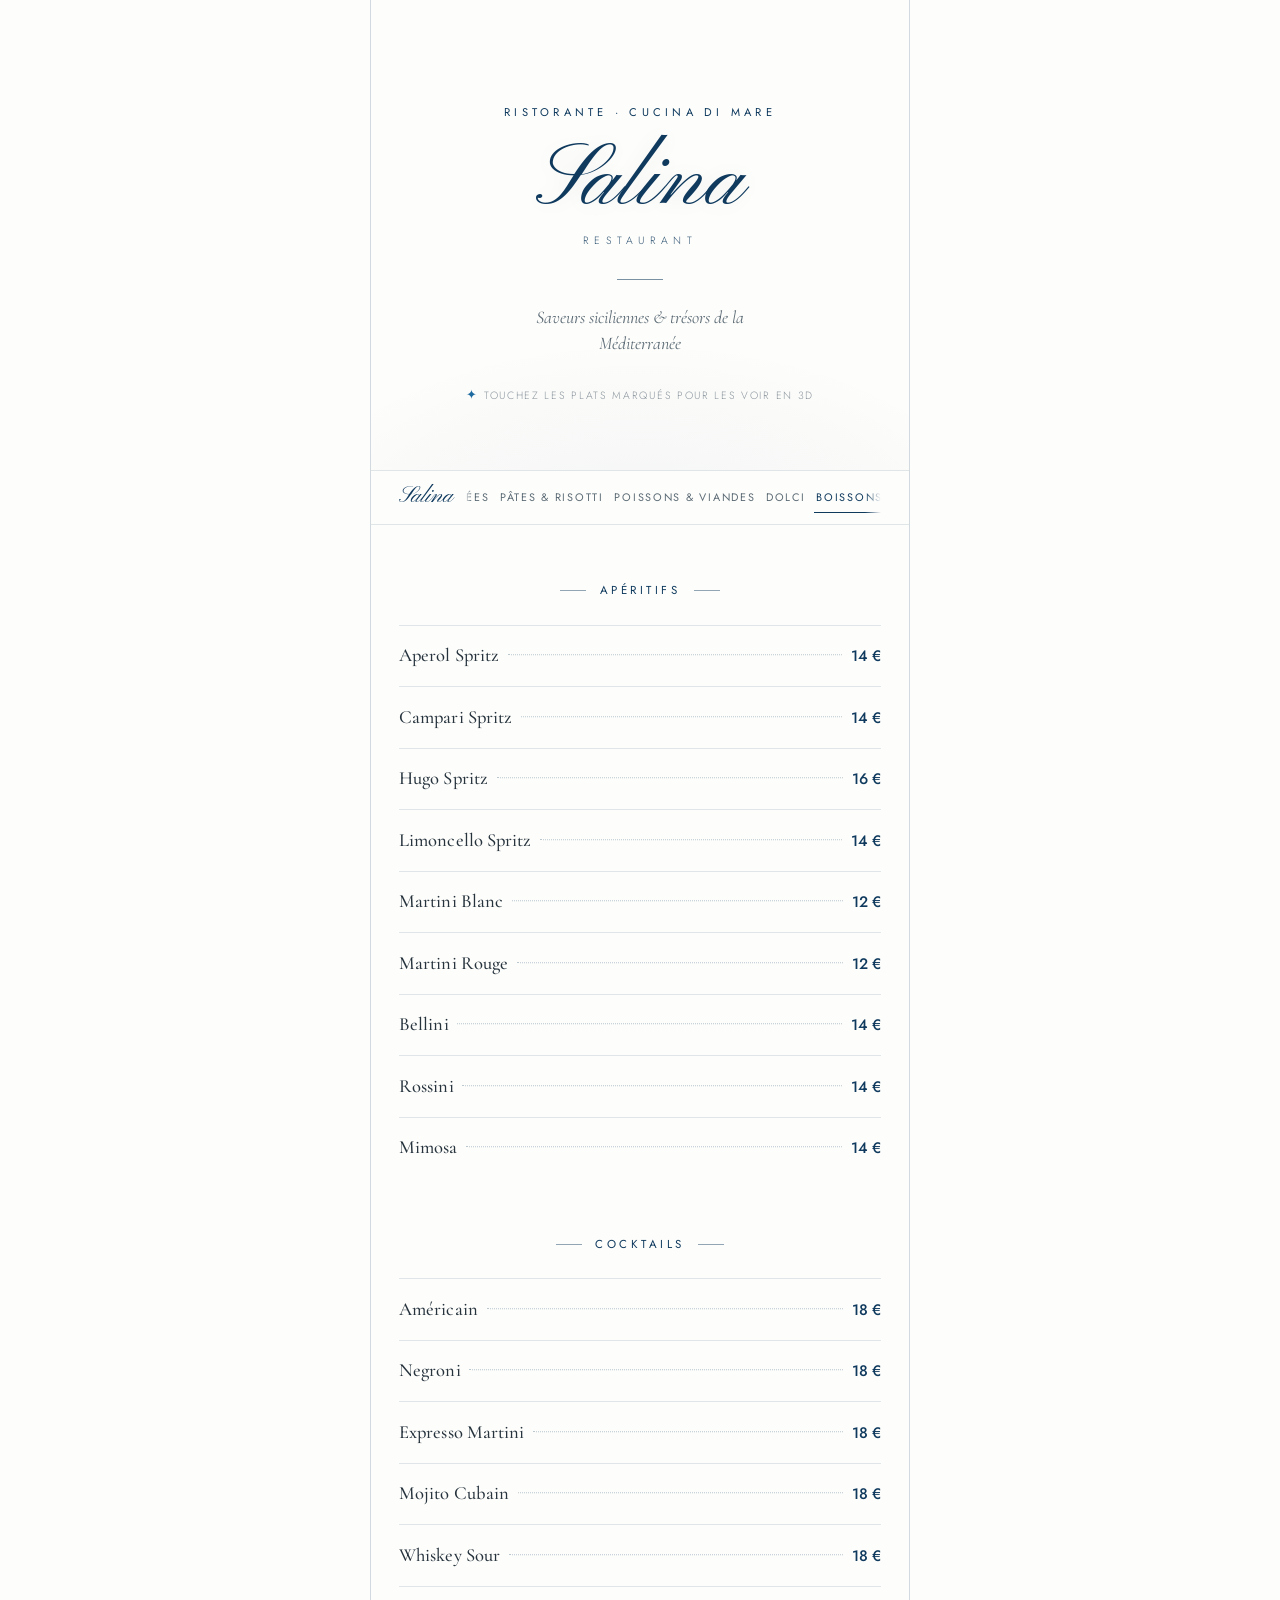
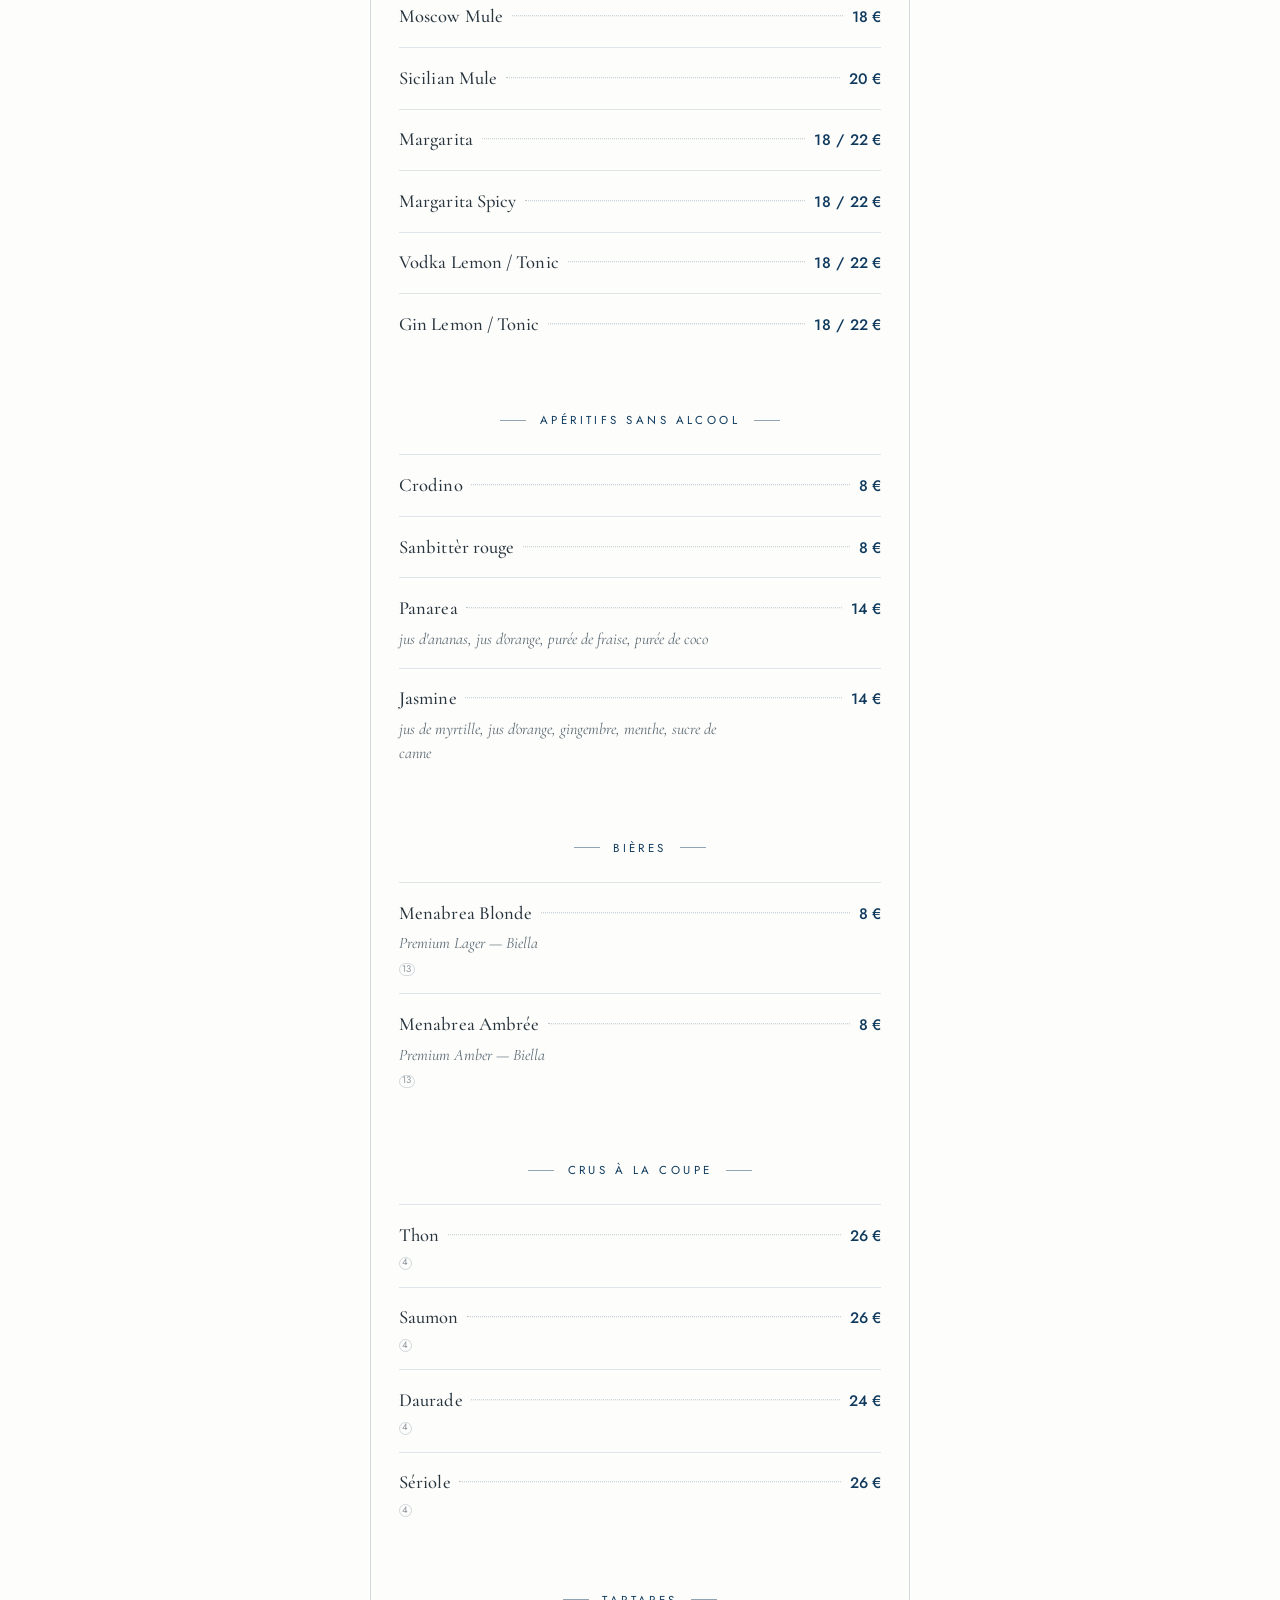
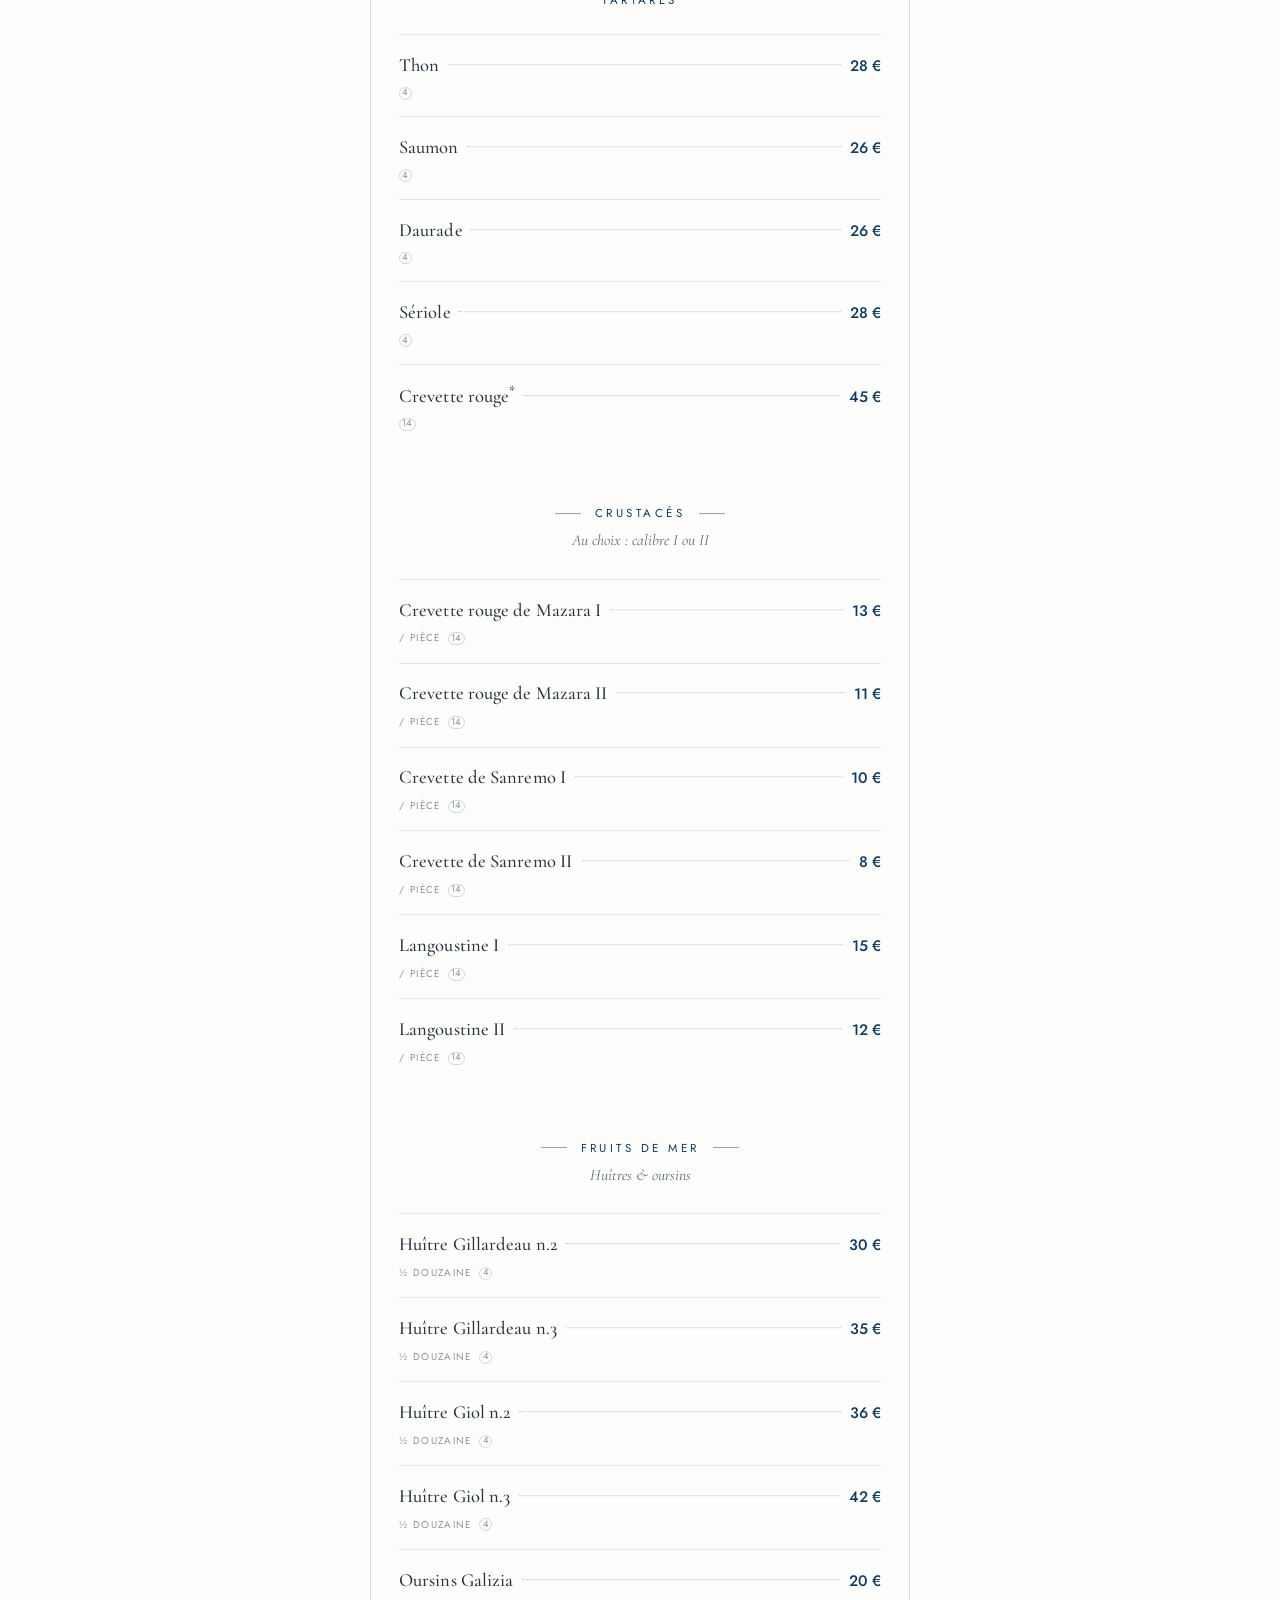
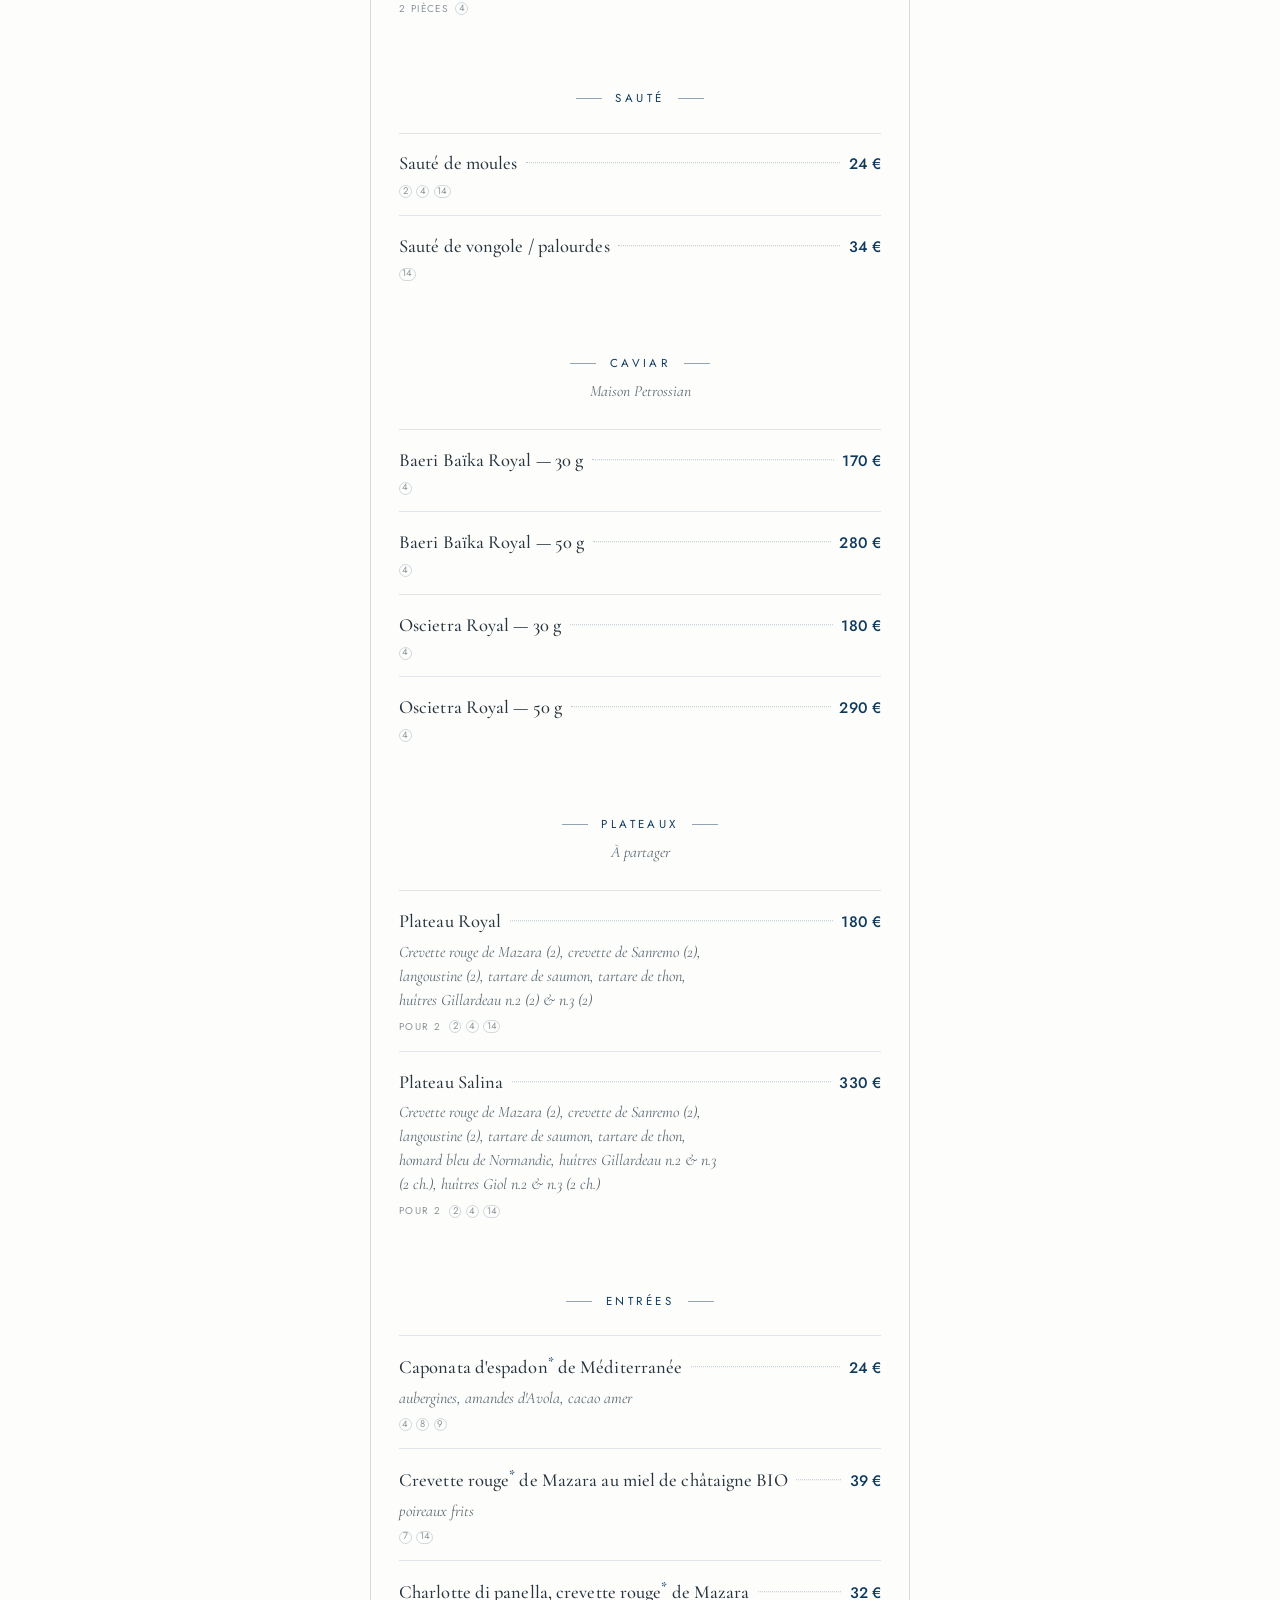
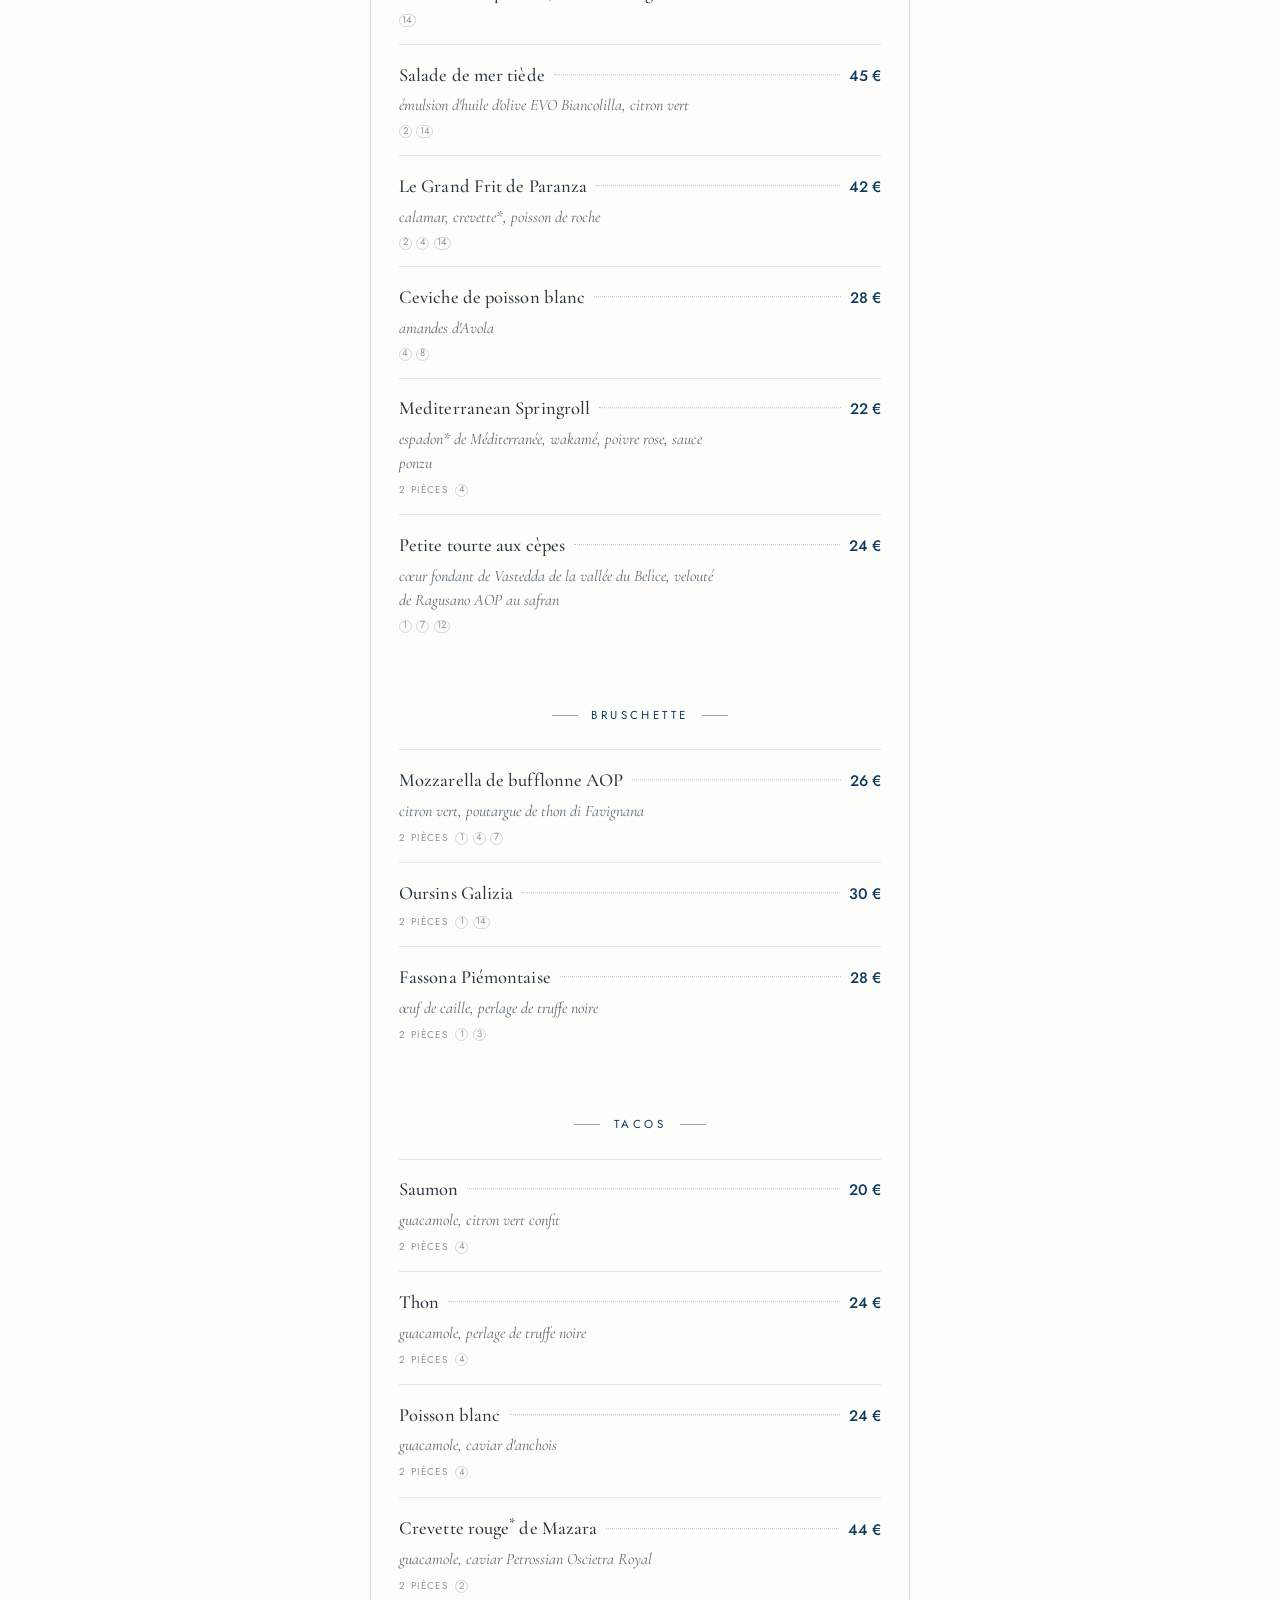
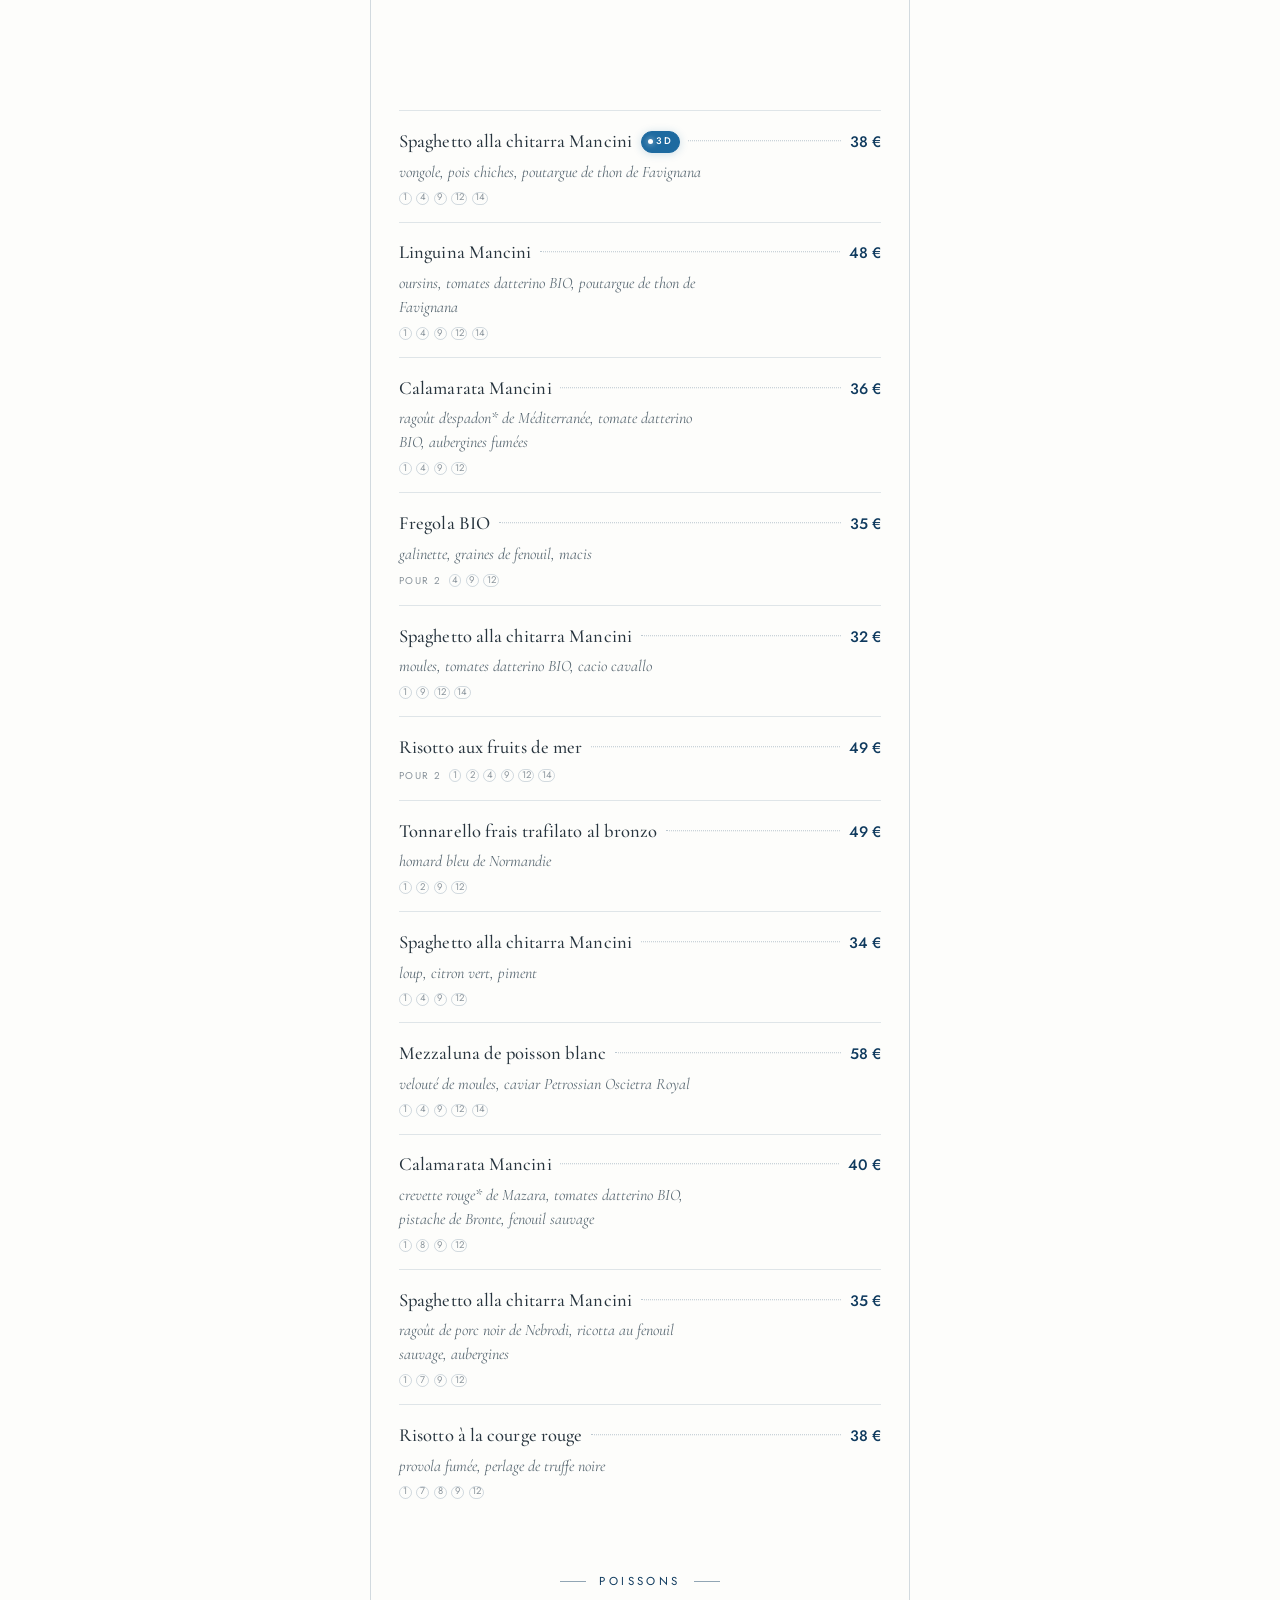
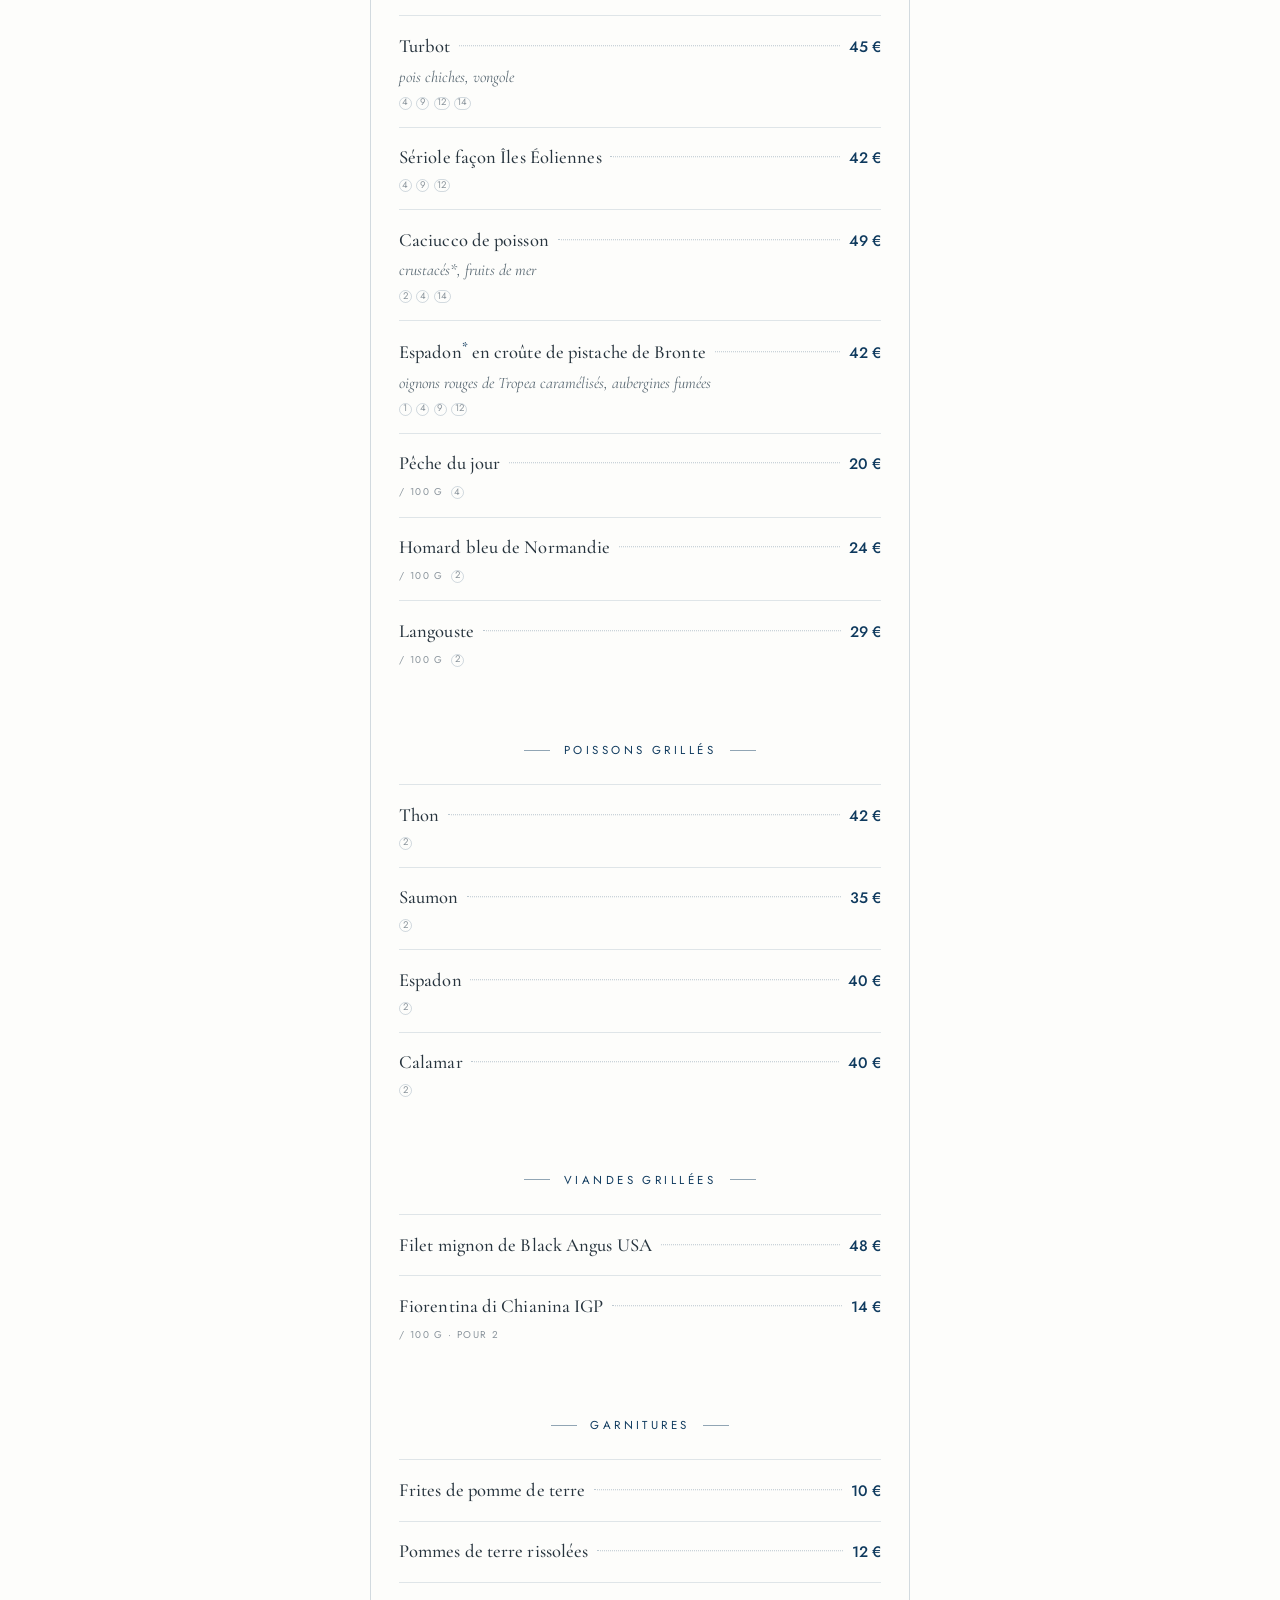
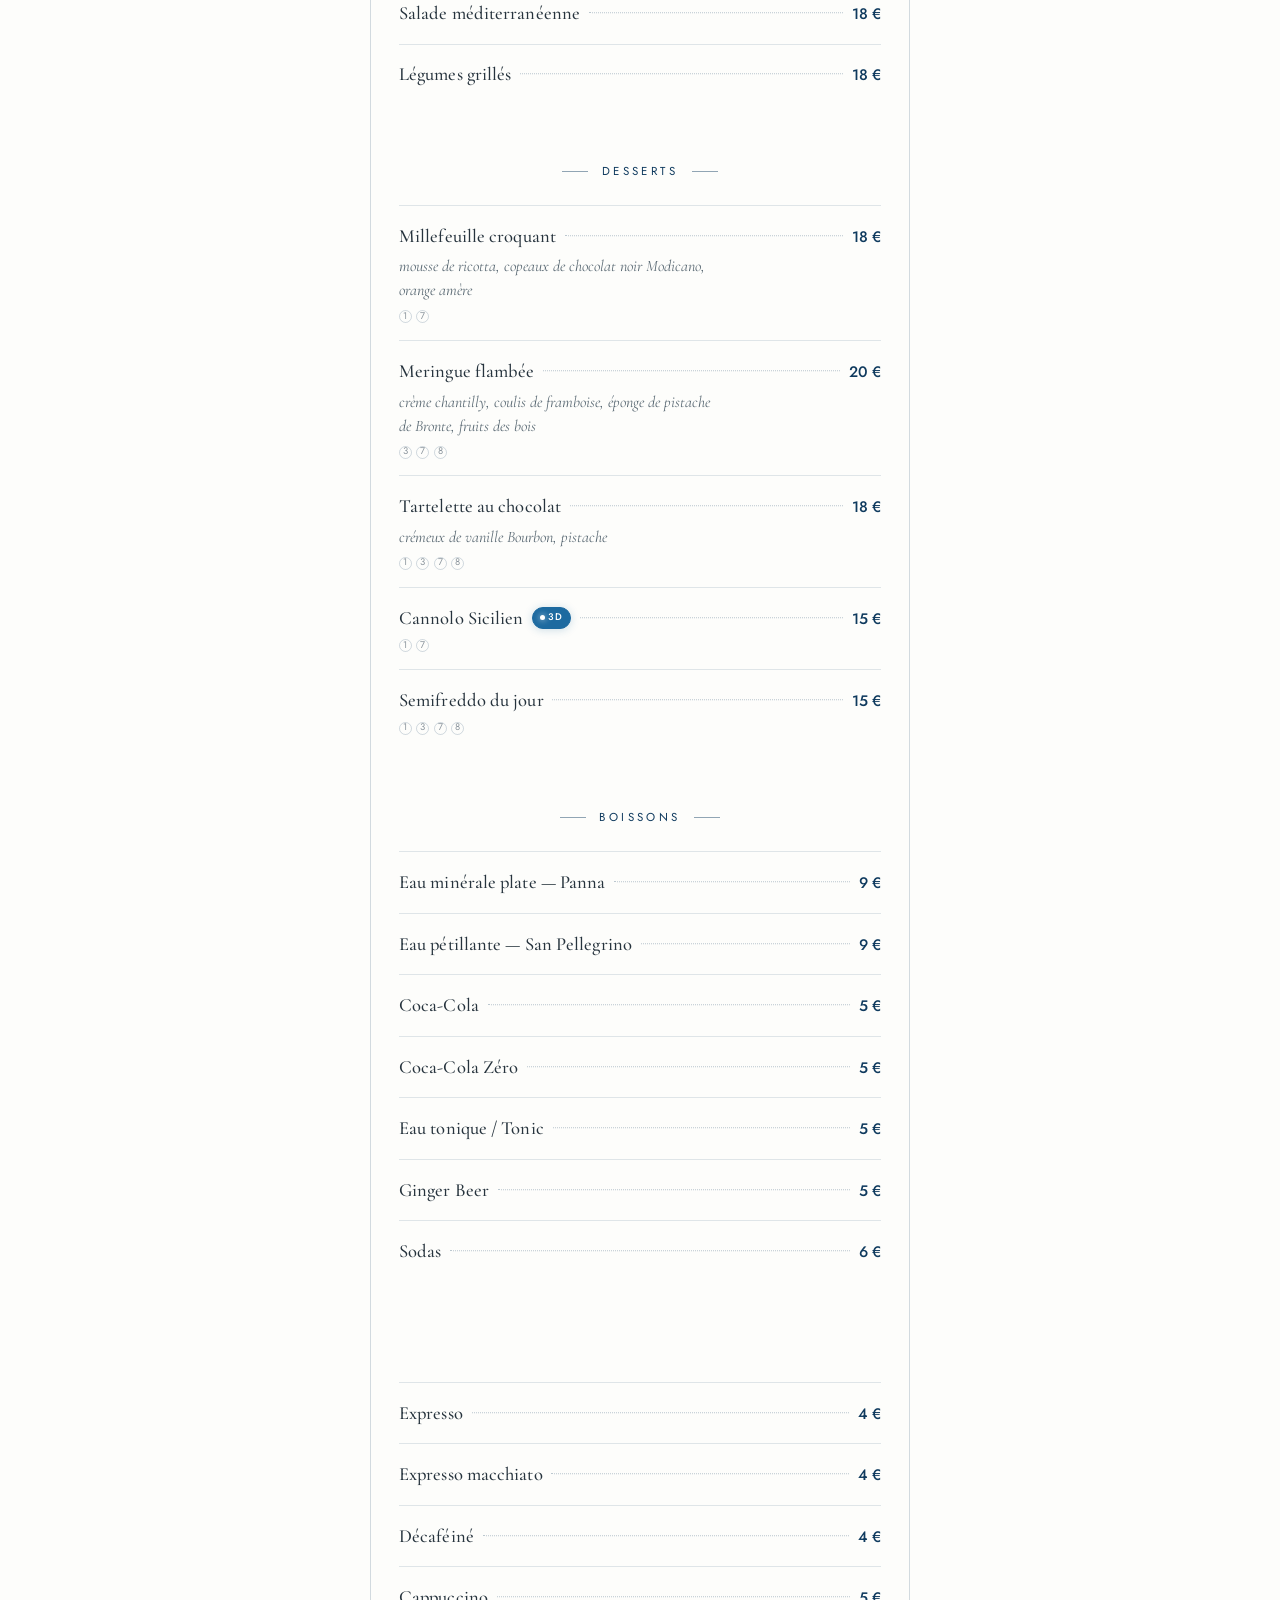
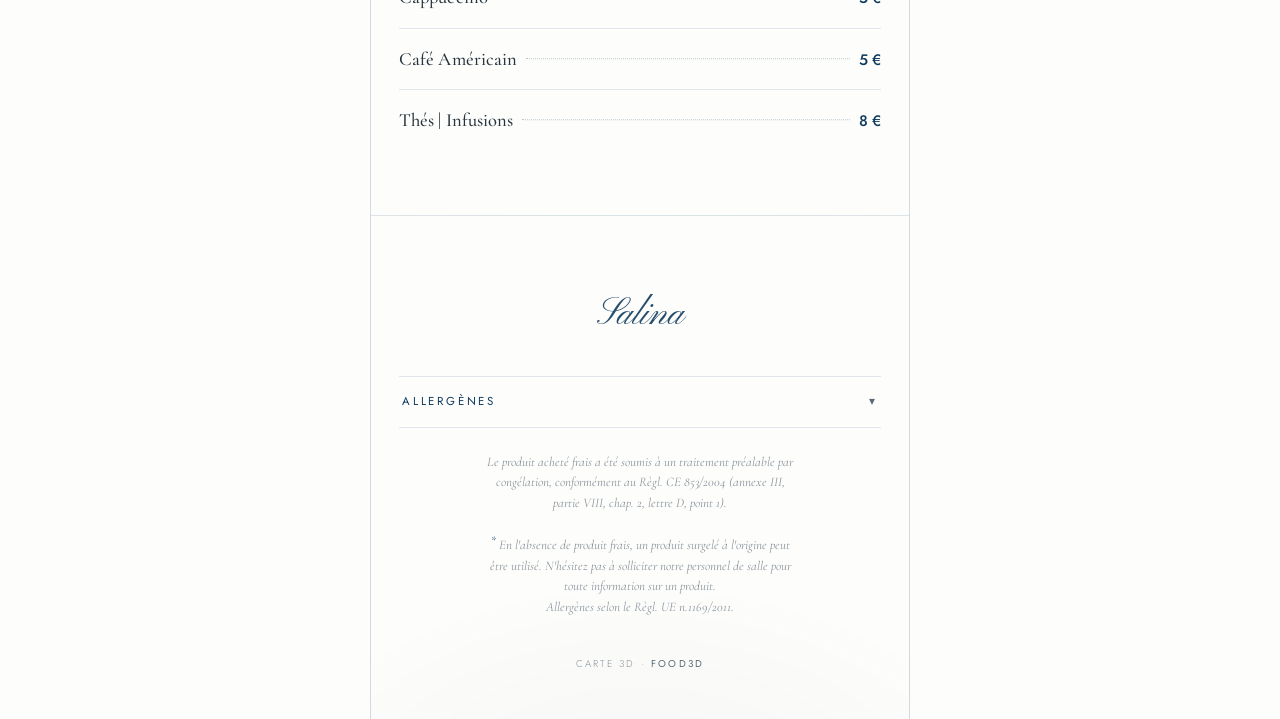
==== salina-menu.html @ b8be1331 "Add files via upload" ====
<!DOCTYPE html>
<html lang="fr">
<head>
<meta charset="UTF-8">
<meta name="viewport" content="width=device-width, initial-scale=1, viewport-fit=cover">
<title>Salina — Carte</title>
<meta name="description" content="Salina Restaurant — Cuisine de mer sicilienne. Carte interactive.">
<meta name="theme-color" content="#fdfdfb">

<!-- Polices : Pinyon Script (logo cursif) · Cormorant Garamond (plats) · Jost (interface) -->
<link rel="preconnect" href="https://fonts.googleapis.com">
<link rel="preconnect" href="https://fonts.gstatic.com" crossorigin>
<link href="https://fonts.googleapis.com/css2?family=Pinyon+Script&family=Cormorant+Garamond:ital,wght@0,400;0,500;0,600;1,400;1,500&family=Jost:wght@300;400;500&display=swap" rel="stylesheet">

<style>
/* ============================================================
   SALINA — TOKENS
   Palette ancrée dans le monde de Salina : encre de mer profonde,
   or champagne sicilien, écume crème. Le bleu marine est réservé
   EXCLUSIVEMENT à l'affordance 3D (la dimension "vivante").
   ============================================================ */
:root{
  /* Palette claire — blanc papier & bleu marine, fidèle à la carte imprimée.
     (Les noms de variables sont conservés ; seules leurs valeurs changent.) */
  --ink:#fdfdfb;        /* fond — blanc papier */
  --ink-2:#f4f3ee;      /* surface légère — scène 3D */
  --abyss:#eceae3;      /* fond le plus profond (clair) */

  --foam:#26333d;       /* texte principal — ardoise sombre */
  --mist:#5c6b75;       /* texte secondaire — ardoise */
  --mist-dim:#8a949c;   /* méta, unités */

  --gold:#0f3a5e;       /* accent unique : bleu marine (logo Salina) */
  --gold-bright:#1d6aa0;
  --gold-dim:rgba(15,58,94,.18);
  --leader:rgba(15,58,94,.28);

  --marine:#1d6aa0;     /* RÉSERVÉ à la 3D — bleu vif */
  --marine-dim:rgba(29,106,160,.12);
  --marine-glow:rgba(29,106,160,.42);

  --line:rgba(15,58,94,.12);

  --col:min(540px, 100%);
  --pad:clamp(1.15rem, 5vw, 1.75rem);
}

*{margin:0;padding:0;box-sizing:border-box}
html{-webkit-text-size-adjust:100%}
body{
  background:var(--ink);
  color:var(--foam);
  font-family:"Cormorant Garamond",Georgia,serif;
  font-size:18px;
  line-height:1.45;
  -webkit-font-smoothing:antialiased;
  text-rendering:optimizeLegibility;
  overflow-x:hidden;
}
/* Pas de grain sur fond blanc — surface nette comme la carte imprimée */
body::before{display:none}
img{max-width:100%;display:block}
button{font-family:inherit;cursor:pointer;background:none;border:none;color:inherit}
:focus-visible{outline:2px solid var(--marine);outline-offset:3px;border-radius:2px}

/* Colonne centrale — la carte se présente comme un grand carton vertical */
.page{
  position:relative;z-index:1;
  width:var(--col);margin-inline:auto;
}
@media(min-width:600px){
  .page{border-inline:1px solid var(--gold-dim)}
}

/* ============================================================
   HERO
   ============================================================ */
.hero{
  position:relative;
  padding:clamp(4rem,16vw,6.5rem) var(--pad) clamp(2.5rem,10vw,4rem);
  text-align:center;
  background:radial-gradient(120% 80% at 50% 120%, rgba(15,58,94,.05), transparent 60%);
}
.hero__eyebrow{
  font-family:"Jost",sans-serif;font-weight:400;
  font-size:.7rem;letter-spacing:.38em;text-transform:uppercase;
  color:var(--gold);margin-bottom:1.4rem;
}
.hero__mark{
  font-family:"Pinyon Script",cursive;font-weight:400;
  font-size:clamp(3.6rem,17vw,5.6rem);line-height:.9;
  color:var(--gold);
  text-shadow:0 1px 20px rgba(15,58,94,.08);
}
.hero__sub{
  font-family:"Jost",sans-serif;font-weight:300;
  font-size:.66rem;letter-spacing:.5em;text-transform:uppercase;
  color:var(--gold);opacity:.85;margin-top:.6rem;
}
.hero__rule{
  width:46px;height:1px;background:var(--gold);
  margin:1.9rem auto 1.6rem;opacity:.55;
}
.hero__tag{
  font-style:italic;font-size:1.12rem;color:var(--mist);
  max-width:30ch;margin-inline:auto;
}
.hero__hint{
  margin-top:1.8rem;
  font-family:"Jost",sans-serif;font-weight:300;
  font-size:.66rem;letter-spacing:.16em;text-transform:uppercase;
  color:var(--mist-dim);
  display:inline-flex;align-items:center;gap:.5em;
}
.hero__hint .spark{color:var(--marine);font-size:.8rem}

/* ============================================================
   NAV STICKY (chapitres)
   ============================================================ */
.nav{
  position:sticky;top:0;z-index:40;
  display:flex;align-items:center;gap:.75rem;
  padding:.7rem var(--pad);
  background:rgba(253,253,251,.86);
  backdrop-filter:blur(14px);-webkit-backdrop-filter:blur(14px);
  border-block:1px solid var(--line);
}
.nav__mark{
  font-family:"Pinyon Script",cursive;font-size:1.5rem;
  color:var(--gold);flex:none;line-height:1;padding-bottom:.15em;
}
.nav__scroll{
  display:flex;gap:.35rem;overflow-x:auto;scroll-behavior:smooth;
  -ms-overflow-style:none;scrollbar-width:none;mask-image:linear-gradient(90deg,transparent,#000 6px,#000 calc(100% - 16px),transparent);
}
.nav__scroll::-webkit-scrollbar{display:none}
.nav__btn{
  flex:none;position:relative;
  font-family:"Jost",sans-serif;font-weight:400;
  font-size:.68rem;letter-spacing:.16em;text-transform:uppercase;
  color:var(--mist);padding:.45rem .15rem;white-space:nowrap;
  transition:color .25s;
}
.nav__btn::after{
  content:"";position:absolute;left:0;right:0;bottom:0;height:1px;
  background:var(--gold);transform:scaleX(0);transition:transform .25s;
}
.nav__btn.is-active{color:var(--gold)}
.nav__btn.is-active::after{transform:scaleX(1)}

/* ============================================================
   SECTIONS & PLATS
   ============================================================ */
.section{padding:0 var(--pad);scroll-margin-top:78px}
.section + .section{margin-top:clamp(2.6rem,9vw,3.6rem)}
.section--first{margin-top:clamp(2.6rem,9vw,3.6rem)}

.head{display:flex;flex-direction:column;align-items:center;text-align:center;margin-bottom:1.6rem}
.head__eyebrow{
  display:flex;align-items:center;gap:.85rem;
  font-family:"Jost",sans-serif;font-weight:400;
  font-size:.72rem;letter-spacing:.3em;text-transform:uppercase;color:var(--gold);
}
.head__eyebrow::before,.head__eyebrow::after{
  content:"";height:1px;width:26px;background:var(--gold);opacity:.45;
}
.head__sub{font-style:italic;font-size:.98rem;color:var(--mist);margin-top:.55rem;max-width:34ch}

.dish{padding:1.05rem 0;border-top:1px solid var(--line)}
.dish:first-of-type{border-top:none}
.dish__head{display:flex;align-items:baseline;gap:.55rem}
.dish__name{font-weight:500;font-size:1.16rem;color:var(--foam);letter-spacing:.005em}
.dish__name sup{color:var(--gold);font-size:.7em;font-weight:600}
.dish__leader{flex:1 1 auto;min-width:1.5rem;border-bottom:1px dotted var(--leader);transform:translateY(-.32em)}
.dish__price{flex:none;font-family:"Jost",sans-serif;font-weight:500;font-size:.95rem;color:var(--gold);letter-spacing:.02em}
.dish__desc{font-style:italic;font-size:1rem;color:var(--mist);line-height:1.5;margin-top:.3rem;max-width:46ch}
.dish__meta{display:flex;flex-wrap:wrap;align-items:center;gap:.45rem;margin-top:.5rem}
.unit{
  font-family:"Jost",sans-serif;font-weight:400;font-size:.62rem;
  letter-spacing:.14em;text-transform:uppercase;color:var(--mist-dim);
}
.alg{display:flex;flex-wrap:wrap;gap:.28rem}
.alg__chip{
  font-family:"Jost",sans-serif;font-weight:400;font-size:.6rem;
  min-width:1.35em;height:1.35em;padding:0 .25em;
  display:inline-flex;align-items:center;justify-content:center;
  border:1px solid var(--gold-dim);border-radius:999px;color:var(--mist-dim);
}

/* Badge 3D — la signature interactive (seul usage du bleu marine) */
.badge3d{
  text-decoration:none;
  flex:none;align-self:center;
  display:inline-flex;align-items:center;gap:.36em;
  font-family:"Jost",sans-serif;font-weight:500;font-size:.6rem;
  letter-spacing:.14em;text-transform:uppercase;
  color:#fff;
  padding:.32em .66em;border:1px solid var(--marine);border-radius:999px;
  background:var(--marine);
  transition:background .25s,box-shadow .25s,transform .15s;
  box-shadow:0 1px 8px rgba(29,106,160,.22);
  animation:pulse 3.2s ease-in-out infinite;
}
.badge3d .dot{width:5px;height:5px;border-radius:50%;background:#fff;box-shadow:0 0 6px rgba(255,255,255,.85)}
.badge3d:hover{background:#155688;box-shadow:0 2px 14px var(--marine-glow)}
.badge3d:active{transform:scale(.95)}
@keyframes pulse{0%,100%{box-shadow:0 1px 8px rgba(29,106,160,.2)}50%{box-shadow:0 2px 16px var(--marine-glow)}}

/* ============================================================
   FOOTER
   ============================================================ */
.foot{padding:clamp(3rem,12vw,4.5rem) var(--pad) calc(3rem + env(safe-area-inset-bottom));margin-top:clamp(3rem,10vw,4rem);
  border-top:1px solid var(--line);
  background:radial-gradient(120% 80% at 50% 120%, rgba(15,58,94,.04), transparent 60%);text-align:center}
.foot__mark{font-family:"Pinyon Script",cursive;font-size:2.4rem;color:var(--gold);opacity:.9}

.accordion{max-width:100%;margin:2rem 0 1.5rem;text-align:left;border-top:1px solid var(--line);border-bottom:1px solid var(--line)}
.accordion__btn{
  width:100%;display:flex;align-items:center;justify-content:space-between;
  padding:1.05rem .2rem;
  font-family:"Jost",sans-serif;font-weight:400;font-size:.72rem;
  letter-spacing:.24em;text-transform:uppercase;color:var(--gold);
}
.accordion__btn .chev{transition:transform .3s;color:var(--mist)}
.accordion[open] .chev{transform:rotate(180deg)}
.accordion__body{padding:0 .2rem 1.2rem;
  display:grid;grid-template-columns:repeat(2,1fr);gap:.5rem 1.2rem}
@media(max-width:380px){.accordion__body{grid-template-columns:1fr}}
.accordion__item{display:flex;gap:.55rem;font-size:.92rem;color:var(--mist);font-style:italic;line-height:1.35}
.accordion__item b{font-family:"Jost",sans-serif;font-style:normal;font-weight:500;font-size:.7rem;color:var(--gold);min-width:1.2em}

.legal{font-style:italic;font-size:.82rem;color:var(--mist-dim);line-height:1.55;max-width:52ch;margin:0 auto}
.credit{
  margin-top:2.5rem;
  font-family:"Jost",sans-serif;font-weight:300;font-size:.62rem;
  letter-spacing:.22em;text-transform:uppercase;color:var(--mist-dim);
}
.credit b{color:var(--mist);font-weight:400}

/* ============================================================
   ANIMATIONS D'APPARITION
   ============================================================ */
.reveal{opacity:0;transform:translateY(14px);transition:opacity .6s ease,transform .6s ease}
.reveal.in{opacity:1;transform:none}
@media(prefers-reduced-motion:reduce){
  *{animation:none!important;scroll-behavior:auto!important}
  .reveal{opacity:1;transform:none;transition:none}
  .badge3d{
  text-decoration:none;animation:none}
}
</style>
</head>
<body>

<main class="page">

  <!-- HERO -->
  <header class="hero">
    <p class="hero__eyebrow">Ristorante&nbsp;·&nbsp;Cucina di mare</p>
    <h1 class="hero__mark">Salina</h1>
    <p class="hero__sub">Restaurant</p>
    <div class="hero__rule"></div>
    <p class="hero__tag">Saveurs siciliennes &amp; trésors de la Méditerranée</p>
    <p class="hero__hint"><span class="spark">✦</span> Touchez les plats marqués pour les voir en 3D</p>
  </header>

  <!-- NAV STICKY -->
  <nav class="nav" aria-label="Chapitres de la carte">
    <span class="nav__mark" aria-hidden="true">Salina</span>
    <div class="nav__scroll" id="nav"></div>
  </nav>

  <!-- MENU (injecté par JS) -->
  <div id="menu"></div>

  <!-- FOOTER -->
  <footer class="foot">
    <p class="foot__mark" aria-hidden="true">Salina</p>

    <details class="accordion">
      <summary class="accordion__btn">Allergènes <span class="chev">▾</span></summary>
      <div class="accordion__body" id="allergens"></div>
    </details>

    <p class="legal">
      Le produit acheté frais a été soumis à un traitement préalable par congélation, conformément au Règl. CE 853/2004 (annexe III, partie VIII, chap. 2, lettre D, point 1).
      <br><br>
      <sup style="color:var(--gold)">*</sup> En l'absence de produit frais, un produit surgelé à l'origine peut être utilisé. N'hésitez pas à solliciter notre personnel de salle pour toute information sur un produit.
      <br>Allergènes selon le Règl. UE n.1169/2011.
    </p>

    <p class="credit">Carte 3D&nbsp;·&nbsp;<b>Food3D</b></p>
  </footer>
</main>


<script>
/* ============================================================
   SALINA — DONNÉES DE LA CARTE
   ------------------------------------------------------------
   Modèle de donnée par plat :
     name      : nom du plat
     desc      : description (optionnelle)
     price     : "38"  | "18 / 22" (deux formats) | "20 / 100 g" géré via `unit`
     unit      : libellé d'unité ("pour 2", "/ 100 g", "/ pièce"...) — optionnel
     alg       : tableau des n° d'allergènes — optionnel
     splat     : clé du plat dans salina-viewer.js — optionnel
                 (la présence d'une clé ajoute automatiquement le badge "3D",
                  qui ouvre salina-viewer.html?dish=cléDuPlat)
   ============================================================ */

const CHAPTERS = [
  {
    id: "aperitivo", nav: "Apéritivo",
    sections: [
      {
        title: "Apéritifs",
        items: [
          { name:"Aperol Spritz", price:"14" },
          { name:"Campari Spritz", price:"14" },
          { name:"Hugo Spritz", price:"16" },
          { name:"Limoncello Spritz", price:"14" },
          { name:"Martini Blanc", price:"12" },
          { name:"Martini Rouge", price:"12" },
          { name:"Bellini", price:"14" },
          { name:"Rossini", price:"14" },
          { name:"Mimosa", price:"14" },
        ]
      },
      {
        title: "Cocktails",
        items: [
          { name:"Américain", price:"18" },
          { name:"Negroni", price:"18" },
          { name:"Expresso Martini", price:"18" },
          { name:"Mojito Cubain", price:"18" },
          { name:"Whiskey Sour", price:"18" },
          { name:"Moscow Mule", price:"18" },
          { name:"Sicilian Mule", price:"20" },
          { name:"Margarita", price:"18 / 22" },
          { name:"Margarita Spicy", price:"18 / 22" },
          { name:"Vodka Lemon / Tonic", price:"18 / 22" },
          { name:"Gin Lemon / Tonic", price:"18 / 22" },
        ]
      },
      {
        title: "Apéritifs sans alcool",
        items: [
          { name:"Crodino", price:"8" },
          { name:"Sanbittèr rouge", price:"8" },
          { name:"Panarea", desc:"jus d'ananas, jus d'orange, purée de fraise, purée de coco", price:"14" },
          { name:"Jasmine", desc:"jus de myrtille, jus d'orange, gingembre, menthe, sucre de canne", price:"14" },
        ]
      },
      {
        title: "Bières",
        items: [
          { name:"Menabrea Blonde", desc:"Premium Lager — Biella", price:"8", alg:[13] },
          { name:"Menabrea Ambrée", desc:"Premium Amber — Biella", price:"8", alg:[13] },
        ]
      },
    ]
  },

  {
    id: "cru", nav: "Le Cru",
    sections: [
      {
        title: "Crus à la coupe",
        items: [
          { name:"Thon", price:"26", alg:[4] },
          { name:"Saumon", price:"26", alg:[4] },
          { name:"Daurade", price:"24", alg:[4] },
          { name:"Sériole", price:"26", alg:[4] },
        ]
      },
      {
        title: "Tartares",
        items: [
          { name:"Thon", price:"28", alg:[4] },
          { name:"Saumon", price:"26", alg:[4] },
          { name:"Daurade", price:"26", alg:[4] },
          { name:"Sériole", price:"28", alg:[4] },
          { name:"Crevette rouge<sup>*</sup>", price:"45", alg:[14] },
        ]
      },
      {
        title: "Crustacés",
        sub: "Au choix : calibre I ou II",
        items: [
          { name:"Crevette rouge de Mazara I", price:"13", unit:"/ pièce", alg:[14] },
          { name:"Crevette rouge de Mazara II", price:"11", unit:"/ pièce", alg:[14] },
          { name:"Crevette de Sanremo I", price:"10", unit:"/ pièce", alg:[14] },
          { name:"Crevette de Sanremo II", price:"8", unit:"/ pièce", alg:[14] },
          { name:"Langoustine I", price:"15", unit:"/ pièce", alg:[14] },
          { name:"Langoustine II", price:"12", unit:"/ pièce", alg:[14] },
        ]
      },
      {
        title: "Fruits de mer",
        sub: "Huîtres & oursins",
        items: [
          { name:"Huître Gillardeau n.2", price:"30", unit:"½ douzaine", alg:[4] },
          { name:"Huître Gillardeau n.3", price:"35", unit:"½ douzaine", alg:[4] },
          { name:"Huître Giol n.2", price:"36", unit:"½ douzaine", alg:[4] },
          { name:"Huître Giol n.3", price:"42", unit:"½ douzaine", alg:[4] },
          { name:"Oursins Galizia", price:"20", unit:"2 pièces", alg:[4] },
        ]
      },
      {
        title: "Sauté",
        items: [
          { name:"Sauté de moules", price:"24", alg:[2,4,14] },
          { name:"Sauté de vongole / palourdes", price:"34", alg:[14] },
        ]
      },
    ]
  },

  {
    id: "caviar", nav: "Caviar & Plateaux",
    sections: [
      {
        title: "Caviar",
        sub: "Maison Petrossian",
        items: [
          { name:"Baeri Baïka Royal — 30 g", price:"170", alg:[4] },
          { name:"Baeri Baïka Royal — 50 g", price:"280", alg:[4] },
          { name:"Oscietra Royal — 30 g", price:"180", alg:[4] },
          { name:"Oscietra Royal — 50 g", price:"290", alg:[4] },
        ]
      },
      {
        title: "Plateaux",
        sub: "À partager",
        items: [
          {
            name:"Plateau Royal",
            desc:"Crevette rouge de Mazara (2), crevette de Sanremo (2), langoustine (2), tartare de saumon, tartare de thon, huîtres Gillardeau n.2 (2) & n.3 (2)",
            price:"180", unit:"pour 2", alg:[2,4,14]
          },
          {
            name:"Plateau Salina",
            desc:"Crevette rouge de Mazara (2), crevette de Sanremo (2), langoustine (2), tartare de saumon, tartare de thon, homard bleu de Normandie, huîtres Gillardeau n.2 & n.3 (2 ch.), huîtres Giol n.2 & n.3 (2 ch.)",
            price:"330", unit:"pour 2", alg:[2,4,14]
          },
        ]
      },
    ]
  },

  {
    id: "entrees", nav: "Entrées",
    sections: [
      {
        title: "Entrées",
        items: [
          { name:"Caponata d'espadon<sup>*</sup> de Méditerranée", desc:"aubergines, amandes d'Avola, cacao amer", price:"24", alg:[4,8,9] },
          { name:"Crevette rouge<sup>*</sup> de Mazara au miel de châtaigne BIO", desc:"poireaux frits", price:"39", alg:[7,14] },
          { name:"Charlotte di panella, crevette rouge<sup>*</sup> de Mazara", price:"32", alg:[14] },
          { name:"Salade de mer tiède", desc:"émulsion d'huile d'olive EVO Biancolilla, citron vert", price:"45", alg:[2,14] },
          { name:"Le Grand Frit de Paranza", desc:"calamar, crevette*, poisson de roche", price:"42", alg:[2,4,14] },
          { name:"Ceviche de poisson blanc", desc:"amandes d'Avola", price:"28", alg:[4,8] },
          { name:"Mediterranean Springroll", desc:"espadon* de Méditerranée, wakamé, poivre rose, sauce ponzu", price:"22", unit:"2 pièces", alg:[4] },
          { name:"Petite tourte aux cèpes", desc:"cœur fondant de Vastedda de la vallée du Belìce, velouté de Ragusano AOP au safran", price:"24", alg:[1,7,12] },
        ]
      },
      {
        title: "Bruschette",
        items: [
          { name:"Mozzarella de bufflonne AOP", desc:"citron vert, poutargue de thon di Favignana", price:"26", unit:"2 pièces", alg:[1,4,7] },
          { name:"Oursins Galizia", price:"30", unit:"2 pièces", alg:[1,14] },
          { name:"Fassona Piémontaise", desc:"œuf de caille, perlage de truffe noire", price:"28", unit:"2 pièces", alg:[1,3] },
        ]
      },
      {
        title: "Tacos",
        items: [
          { name:"Saumon", desc:"guacamole, citron vert confit", price:"20", unit:"2 pièces", alg:[4] },
          { name:"Thon", desc:"guacamole, perlage de truffe noire", price:"24", unit:"2 pièces", alg:[4] },
          { name:"Poisson blanc", desc:"guacamole, caviar d'anchois", price:"24", unit:"2 pièces", alg:[4] },
          { name:"Crevette rouge<sup>*</sup> de Mazara", desc:"guacamole, caviar Petrossian Oscietra Royal", price:"44", unit:"2 pièces", alg:[2] },
        ]
      },
    ]
  },

  {
    id: "pasta", nav: "Pâtes & Risotti",
    sections: [
      {
        title: "Pâtes & Risottos",
        items: [
          { name:"Spaghetto alla chitarra Mancini", desc:"vongole, pois chiches, poutargue de thon de Favignana", price:"38", alg:[1,4,9,12,14], splat:"pates" },
          { name:"Linguina Mancini", desc:"oursins, tomates datterino BIO, poutargue de thon de Favignana", price:"48", alg:[1,4,9,12,14] },
          { name:"Calamarata Mancini", desc:"ragoût d'espadon* de Méditerranée, tomate datterino BIO, aubergines fumées", price:"36", alg:[1,4,9,12] },
          { name:"Fregola BIO", desc:"galinette, graines de fenouil, macis", price:"35", unit:"pour 2", alg:[4,9,12] },
          { name:"Spaghetto alla chitarra Mancini", desc:"moules, tomates datterino BIO, cacio cavallo", price:"32", alg:[1,9,12,14] },
          { name:"Risotto aux fruits de mer", price:"49", unit:"pour 2", alg:[1,2,4,9,12,14] },
          { name:"Tonnarello frais trafilato al bronzo", desc:"homard bleu de Normandie", price:"49", alg:[1,2,9,12] },
          { name:"Spaghetto alla chitarra Mancini", desc:"loup, citron vert, piment", price:"34", alg:[1,4,9,12] },
          { name:"Mezzaluna de poisson blanc", desc:"velouté de moules, caviar Petrossian Oscietra Royal", price:"58", alg:[1,4,9,12,14] },
          { name:"Calamarata Mancini", desc:"crevette rouge* de Mazara, tomates datterino BIO, pistache de Bronte, fenouil sauvage", price:"40", alg:[1,8,9,12] },
          { name:"Spaghetto alla chitarra Mancini", desc:"ragoût de porc noir de Nebrodi, ricotta au fenouil sauvage, aubergines", price:"35", alg:[1,7,9,12] },
          { name:"Risotto à la courge rouge", desc:"provola fumée, perlage de truffe noire", price:"38", alg:[1,7,8,9,12] },
        ]
      },
    ]
  },

  {
    id: "mains", nav: "Poissons & Viandes",
    sections: [
      {
        title: "Poissons",
        items: [
          { name:"Turbot", desc:"pois chiches, vongole", price:"45", alg:[4,9,12,14] },
          { name:"Sériole façon Îles Éoliennes", price:"42", alg:[4,9,12] },
          { name:"Caciucco de poisson", desc:"crustacés*, fruits de mer", price:"49", alg:[2,4,14] },
          { name:"Espadon<sup>*</sup> en croûte de pistache de Bronte", desc:"oignons rouges de Tropea caramélisés, aubergines fumées", price:"42", alg:[1,4,9,12] },
          { name:"Pêche du jour", price:"20", unit:"/ 100 g", alg:[4] },
          { name:"Homard bleu de Normandie", price:"24", unit:"/ 100 g", alg:[2] },
          { name:"Langouste", price:"29", unit:"/ 100 g", alg:[2] },
        ]
      },
      {
        title: "Poissons grillés",
        items: [
          { name:"Thon", price:"42", alg:[2] },
          { name:"Saumon", price:"35", alg:[2] },
          { name:"Espadon", price:"40", alg:[2] },
          { name:"Calamar", price:"40", alg:[2] },
        ]
      },
      {
        title: "Viandes grillées",
        items: [
          { name:"Filet mignon de Black Angus USA", price:"48" },
          { name:"Fiorentina di Chianina IGP", price:"14", unit:"/ 100 g · pour 2" },
        ]
      },
      {
        title: "Garnitures",
        items: [
          { name:"Frites de pomme de terre", price:"10" },
          { name:"Pommes de terre rissolées", price:"12" },
          { name:"Salade méditerranéenne", price:"18" },
          { name:"Légumes grillés", price:"18" },
        ]
      },
    ]
  },

  {
    id: "dolci", nav: "Dolci",
    sections: [
      {
        title: "Desserts",
        items: [
          { name:"Millefeuille croquant", desc:"mousse de ricotta, copeaux de chocolat noir Modicano, orange amère", price:"18", alg:[1,7] },
          { name:"Meringue flambée", desc:"crème chantilly, coulis de framboise, éponge de pistache de Bronte, fruits des bois", price:"20", alg:[3,7,8] },
          { name:"Tartelette au chocolat", desc:"crémeux de vanille Bourbon, pistache", price:"18", alg:[1,3,7,8] },
          { name:"Cannolo Sicilien", price:"15", alg:[1,7], splat:"canolo" },
          { name:"Semifreddo du jour", price:"15", alg:[1,3,7,8] },
        ]
      },
    ]
  },

  {
    id: "boissons", nav: "Boissons",
    sections: [
      {
        title: "Boissons",
        items: [
          { name:"Eau minérale plate — Panna", price:"9" },
          { name:"Eau pétillante — San Pellegrino", price:"9" },
          { name:"Coca-Cola", price:"5" },
          { name:"Coca-Cola Zéro", price:"5" },
          { name:"Eau tonique / Tonic", price:"5" },
          { name:"Ginger Beer", price:"5" },
          { name:"Sodas", price:"6" },
        ]
      },
      {
        title: "Cafés",
        items: [
          { name:"Expresso", price:"4" },
          { name:"Expresso macchiato", price:"4" },
          { name:"Décaféiné", price:"4" },
          { name:"Cappuccino", price:"5" },
          { name:"Café Américain", price:"5" },
          { name:"Thés | Infusions", price:"8" },
        ]
      },
    ]
  },
];

const ALLERGENS = [
  "Céréales contenant du gluten","Crustacés","Œufs","Poisson","Arachides","Soja",
  "Lait","Fruits à coques","Céleri","Moutarde","Graines de sésame",
  "Anhydride sulfureux & sulfites","Lupin","Mollusques"
];

/* ============================================================
   RENDU
   ============================================================ */
const $ = (s, c=document) => c.querySelector(s);
const el = (tag, cls) => { const n=document.createElement(tag); if(cls) n.className=cls; return n; };

function fmtPrice(p){ return `${p}\u202F€`; }   // espace fine insécable avant €

function buildDish(item){
  const dish = el("div","dish reveal");

  const head = el("div","dish__head");
  const name = el("span","dish__name");
  name.innerHTML = item.name;
  head.appendChild(name);

  if(item.splat){
    const badge = el("a","badge3d");
    badge.href = "salina-viewer.html?dish=" + item.splat;
    badge.setAttribute("aria-label", "Voir " + name.textContent.trim() + " en 3D");
    badge.innerHTML = '<span class="dot"></span>3D';
    head.appendChild(badge);
  }

  head.appendChild(el("span","dish__leader"));
  const price = el("span","dish__price");
  price.textContent = fmtPrice(item.price);
  head.appendChild(price);
  dish.appendChild(head);

  if(item.desc){
    const d = el("p","dish__desc");
    d.textContent = item.desc;
    dish.appendChild(d);
  }

  if(item.unit || (item.alg && item.alg.length)){
    const meta = el("div","dish__meta");
    if(item.unit){
      const u = el("span","unit");
      u.textContent = item.unit;
      meta.appendChild(u);
    }
    if(item.alg && item.alg.length){
      const alg = el("div","alg");
      item.alg.forEach(n => {
        const c = el("span","alg__chip");
        c.textContent = n;
        c.title = ALLERGENS[n-1] || "";
        alg.appendChild(c);
      });
      meta.appendChild(alg);
    }
    dish.appendChild(meta);
  }
  return dish;
}

function render(){
  const menu = $("#menu");
  const nav  = $("#nav");

  CHAPTERS.forEach((chapter, ci) => {
    // bouton de nav
    const btn = el("button","nav__btn");
    btn.type = "button";
    btn.textContent = chapter.nav;
    btn.dataset.target = chapter.id;
    btn.addEventListener("click", () => {
      const t = document.getElementById(chapter.id);
      if(t) window.scrollTo({ top: t.offsetTop - 64, behavior:"smooth" });
    });
    nav.appendChild(btn);

    // sections du chapitre
    chapter.sections.forEach((sec, si) => {
      const section = el("section", "section" + (ci===0 && si===0 ? " section--first" : ""));
      if(si===0) section.id = chapter.id;          // ancre = 1re section du chapitre
      section.dataset.chapter = chapter.id;

      const head = el("div","head reveal");
      const eb = el("div","head__eyebrow");
      eb.innerHTML = `<span>${sec.title}</span>`;
      head.appendChild(eb);
      if(sec.sub){
        const sub = el("p","head__sub");
        sub.textContent = sec.sub;
        head.appendChild(sub);
      }
      section.appendChild(head);

      sec.items.forEach(it => section.appendChild(buildDish(it)));
      menu.appendChild(section);
    });
  });

  // légende allergènes
  const algBox = $("#allergens");
  ALLERGENS.forEach((label, i) => {
    const item = el("div","accordion__item");
    item.innerHTML = `<b>${i+1}</b><span>${label}</span>`;
    algBox.appendChild(item);
  });
}

/* ============================================================
   NAV ACTIVE + APPARITIONS (IntersectionObserver)
   ============================================================ */
function setupObservers(){
  const navBtns = [...document.querySelectorAll(".nav__btn")];

  // surlignage du chapitre courant
  const chapterSections = [...document.querySelectorAll("section[id]")];
  const navObs = new IntersectionObserver((entries) => {
    entries.forEach(e => {
      if(e.isIntersecting){
        const id = e.target.id;
        navBtns.forEach(b => b.classList.toggle("is-active", b.dataset.target === id));
        const active = navBtns.find(b => b.dataset.target === id);
        if(active) active.scrollIntoView({ inline:"center", block:"nearest", behavior:"smooth" });
      }
    });
  }, { rootMargin: "-45% 0px -50% 0px", threshold: 0 });
  chapterSections.forEach(s => navObs.observe(s));

  // apparition douce
  if(!window.matchMedia("(prefers-reduced-motion: reduce)").matches){
    const revObs = new IntersectionObserver((entries) => {
      entries.forEach(e => {
        if(e.isIntersecting){ e.target.classList.add("in"); revObs.unobserve(e.target); }
      });
    }, { rootMargin: "0px 0px -8% 0px", threshold: .08 });
    document.querySelectorAll(".reveal").forEach(n => revObs.observe(n));
  } else {
    document.querySelectorAll(".reveal").forEach(n => n.classList.add("in"));
  }
}

/* ============================================================
   INIT
   ============================================================ */
render();
setupObservers();
</script>
</body>
</html>
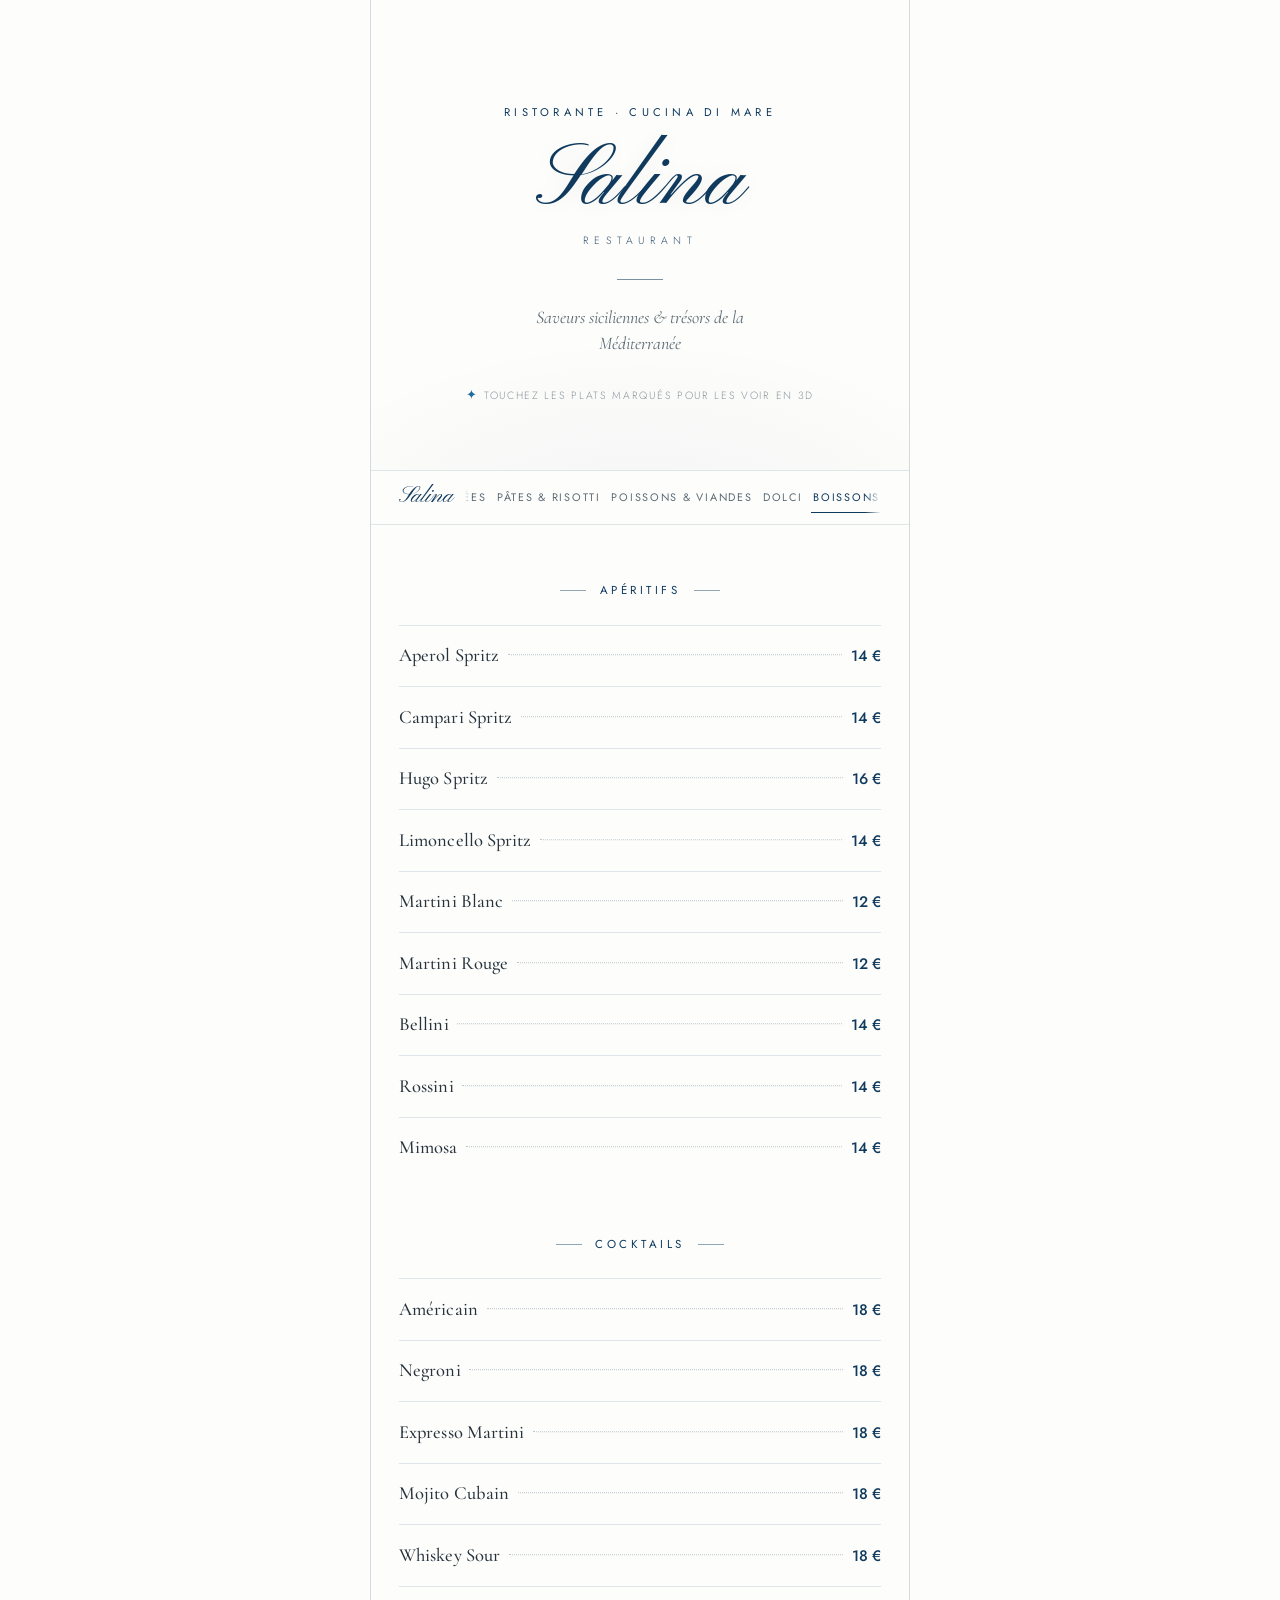
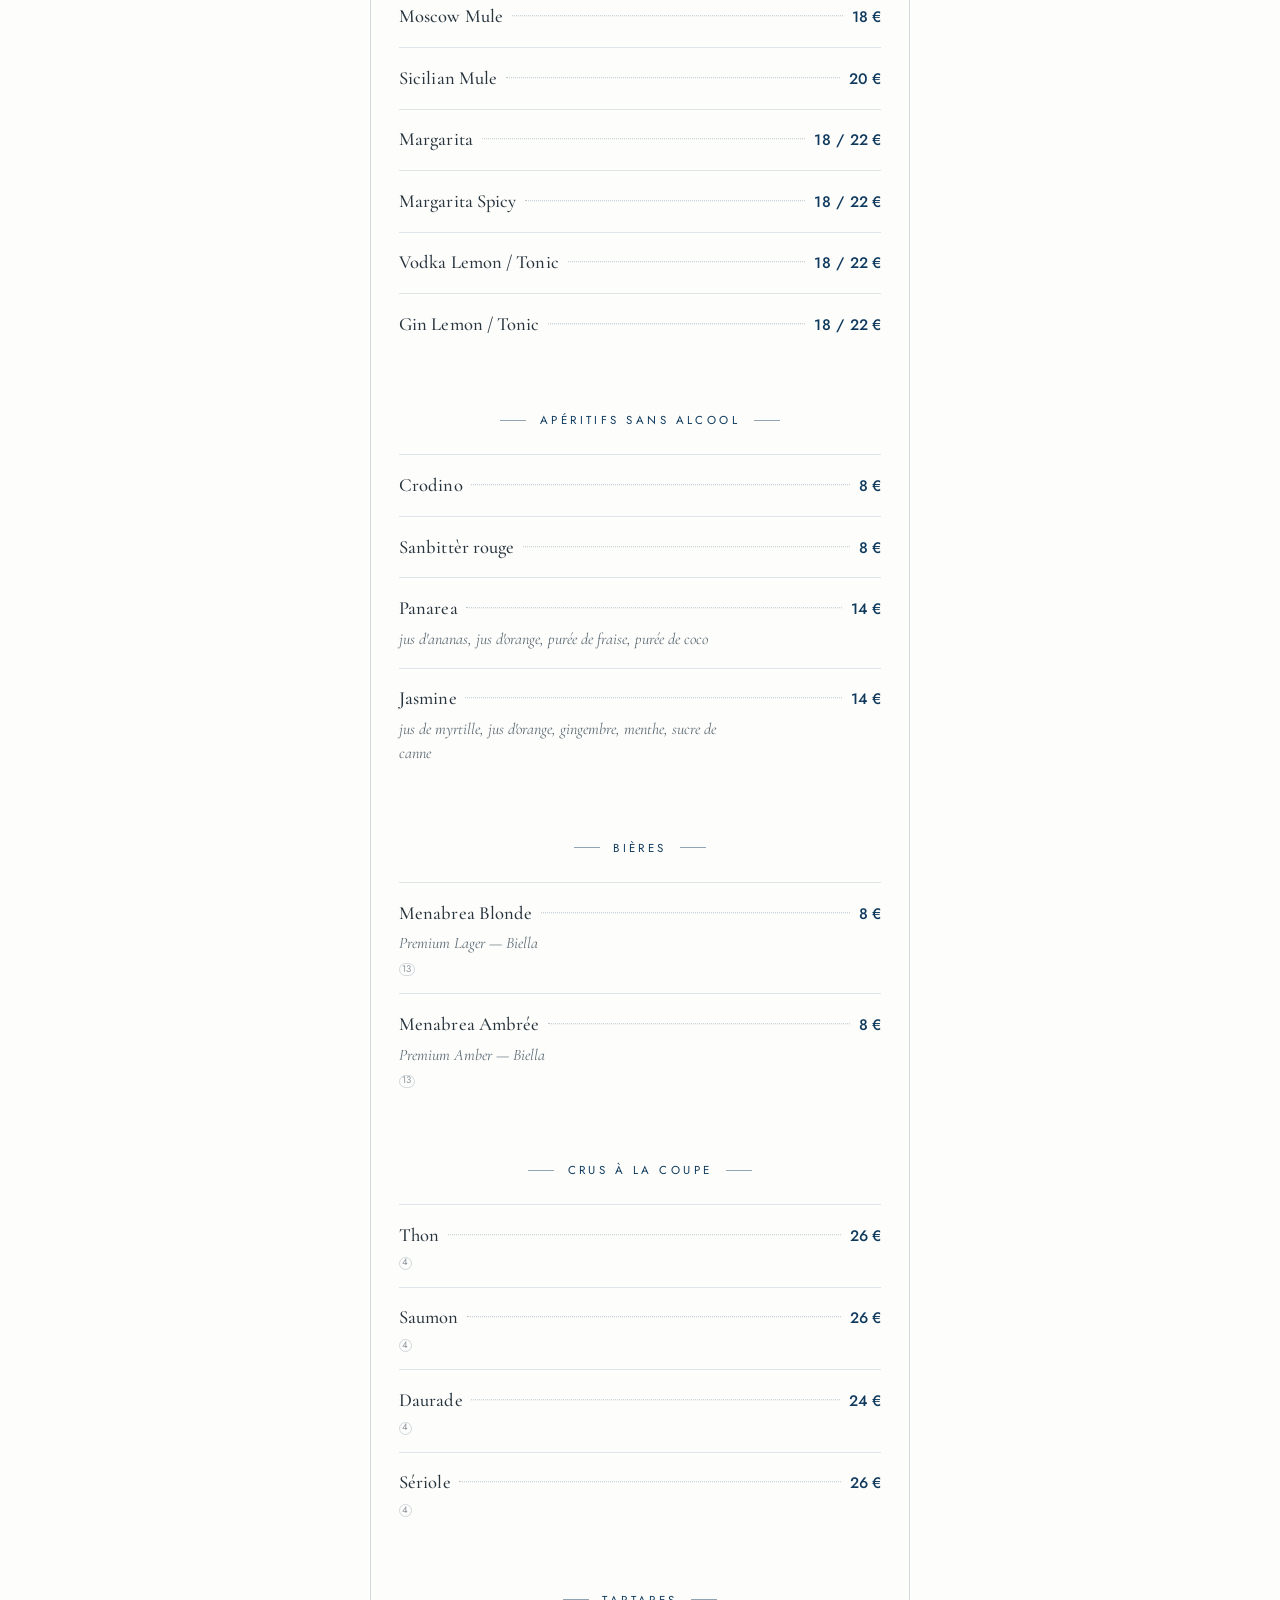
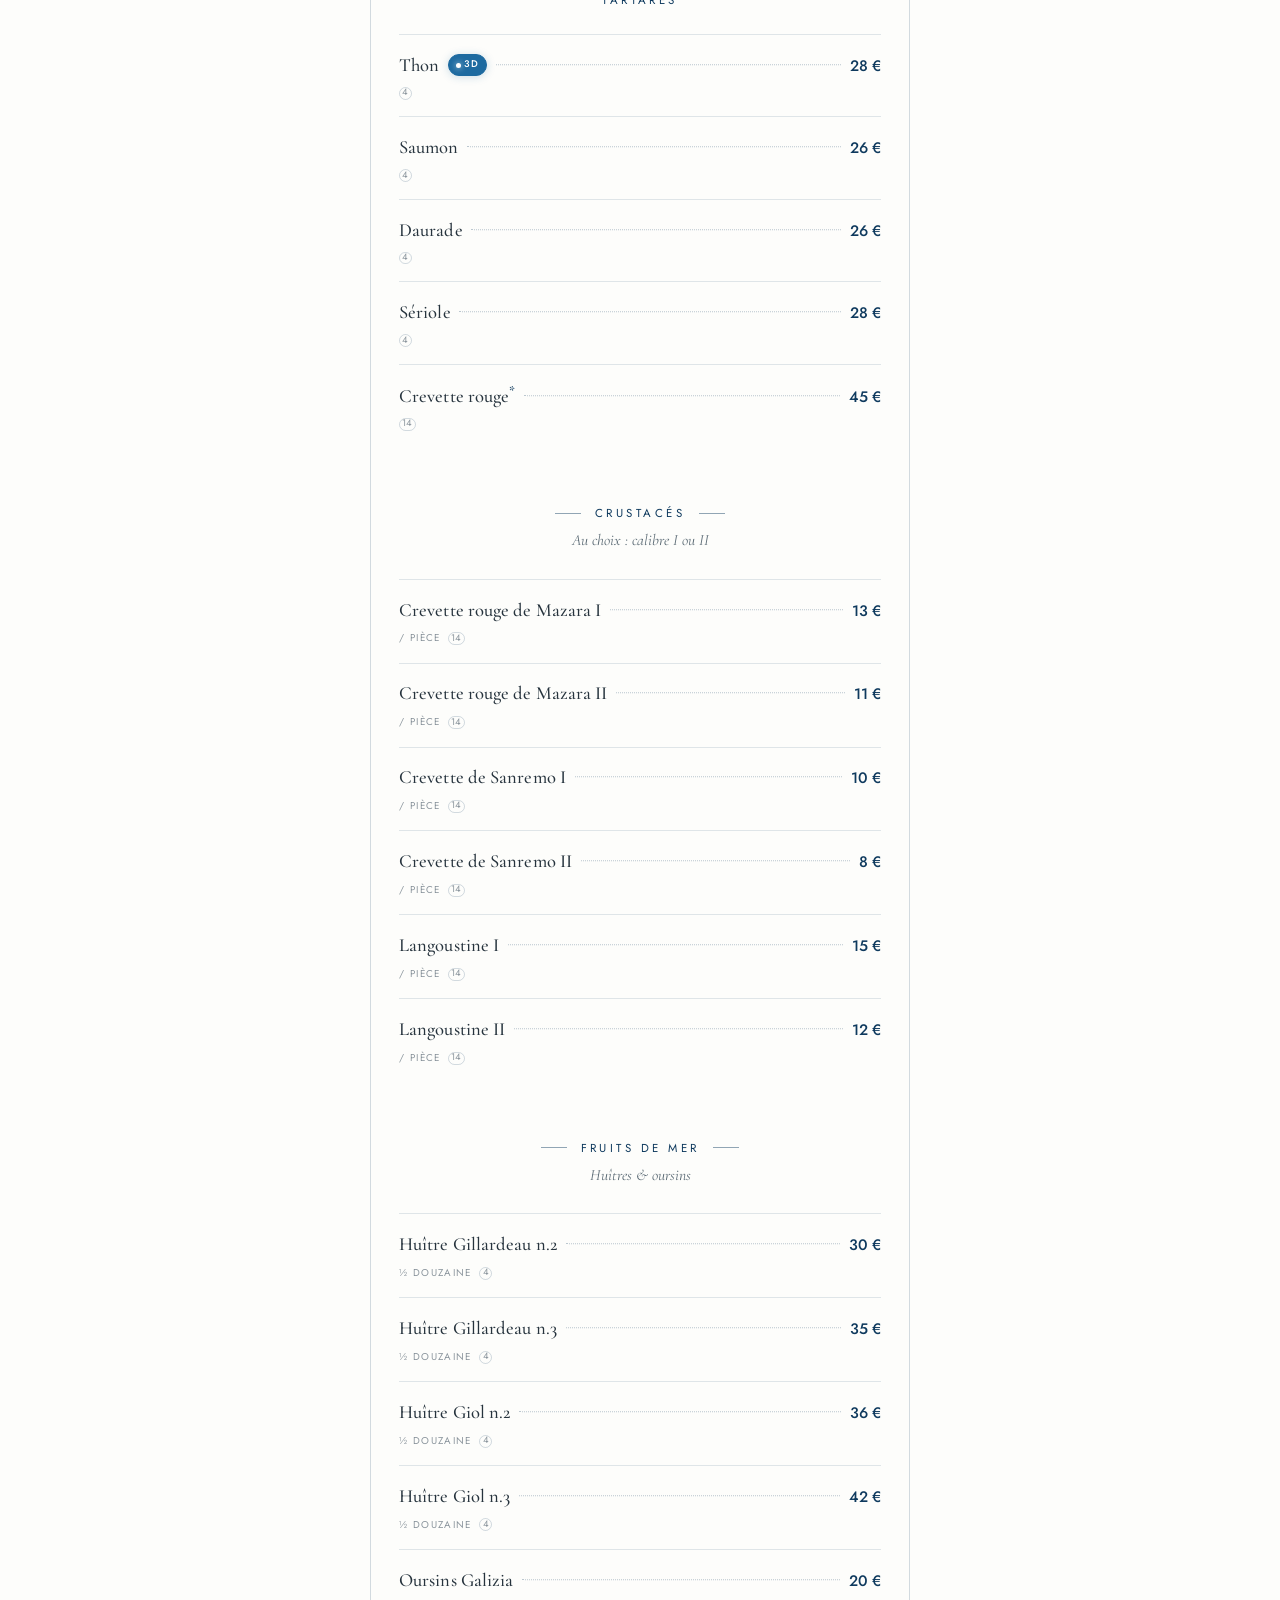
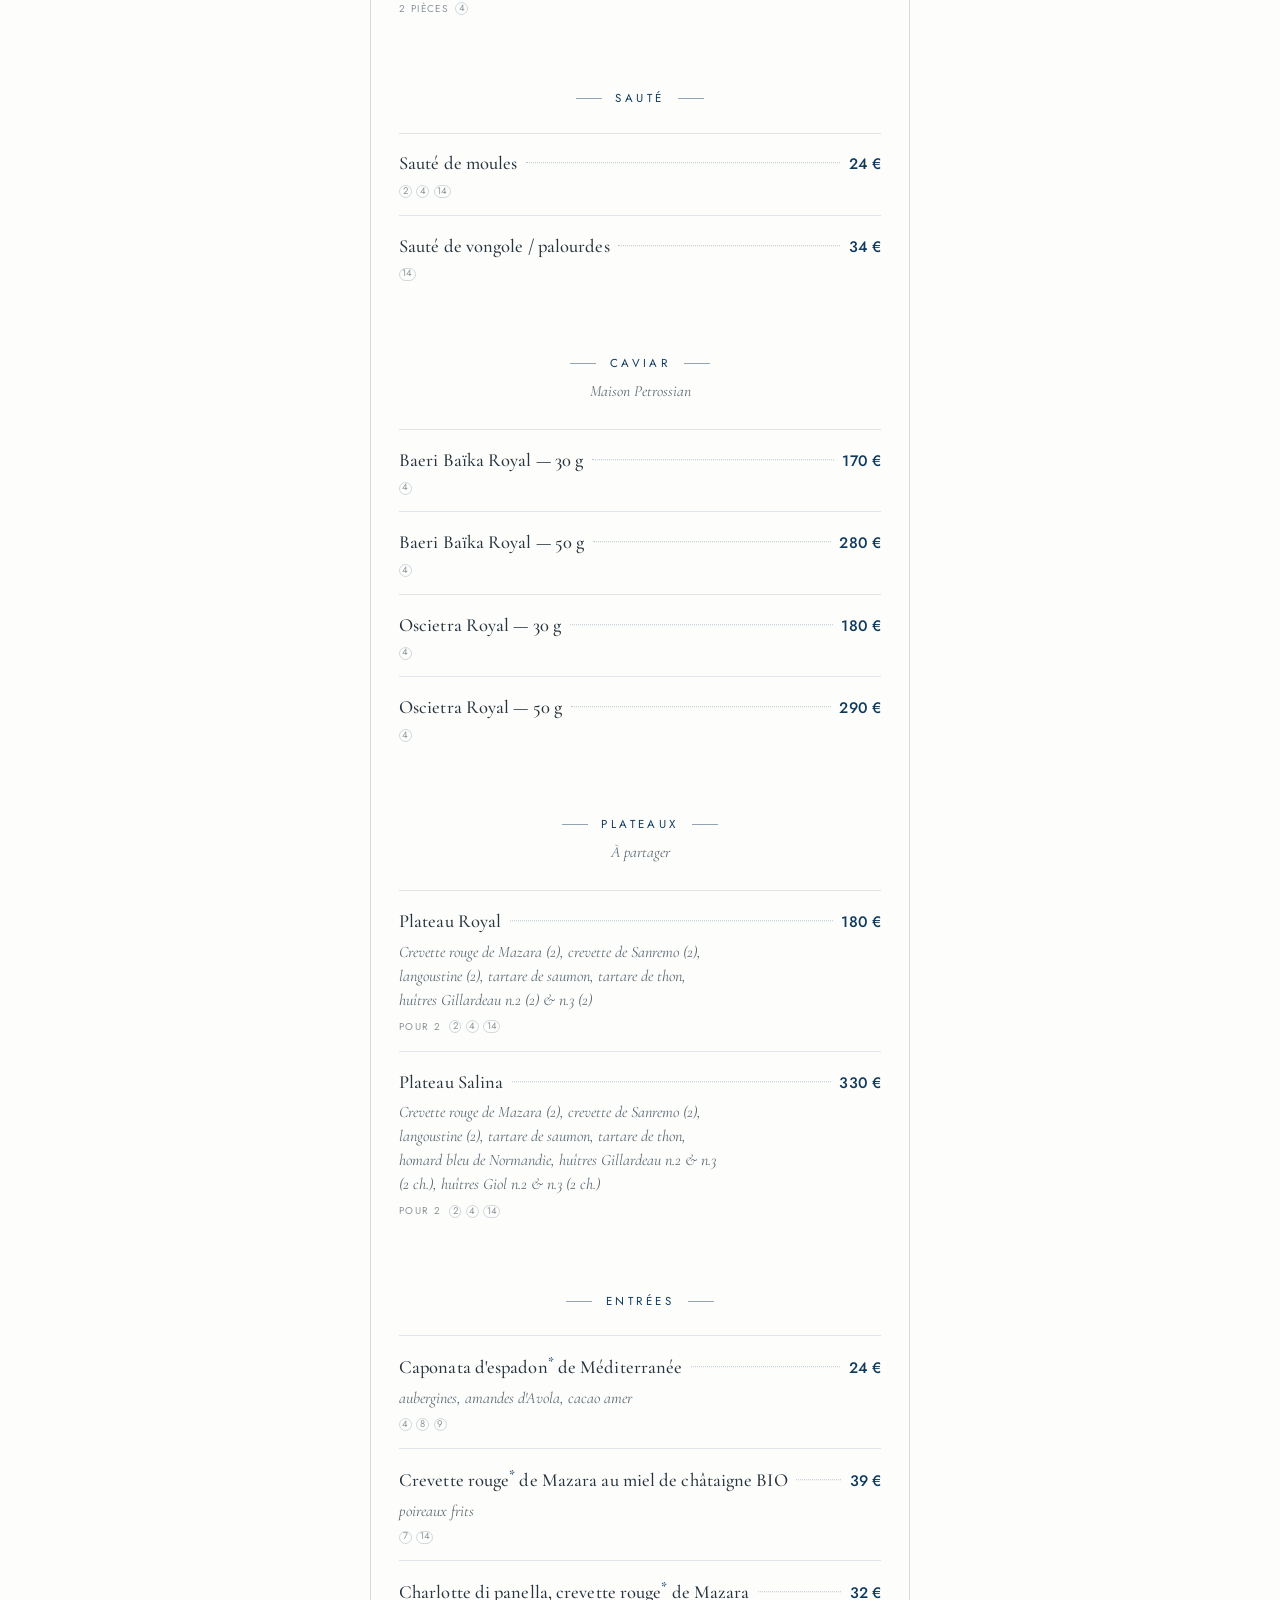
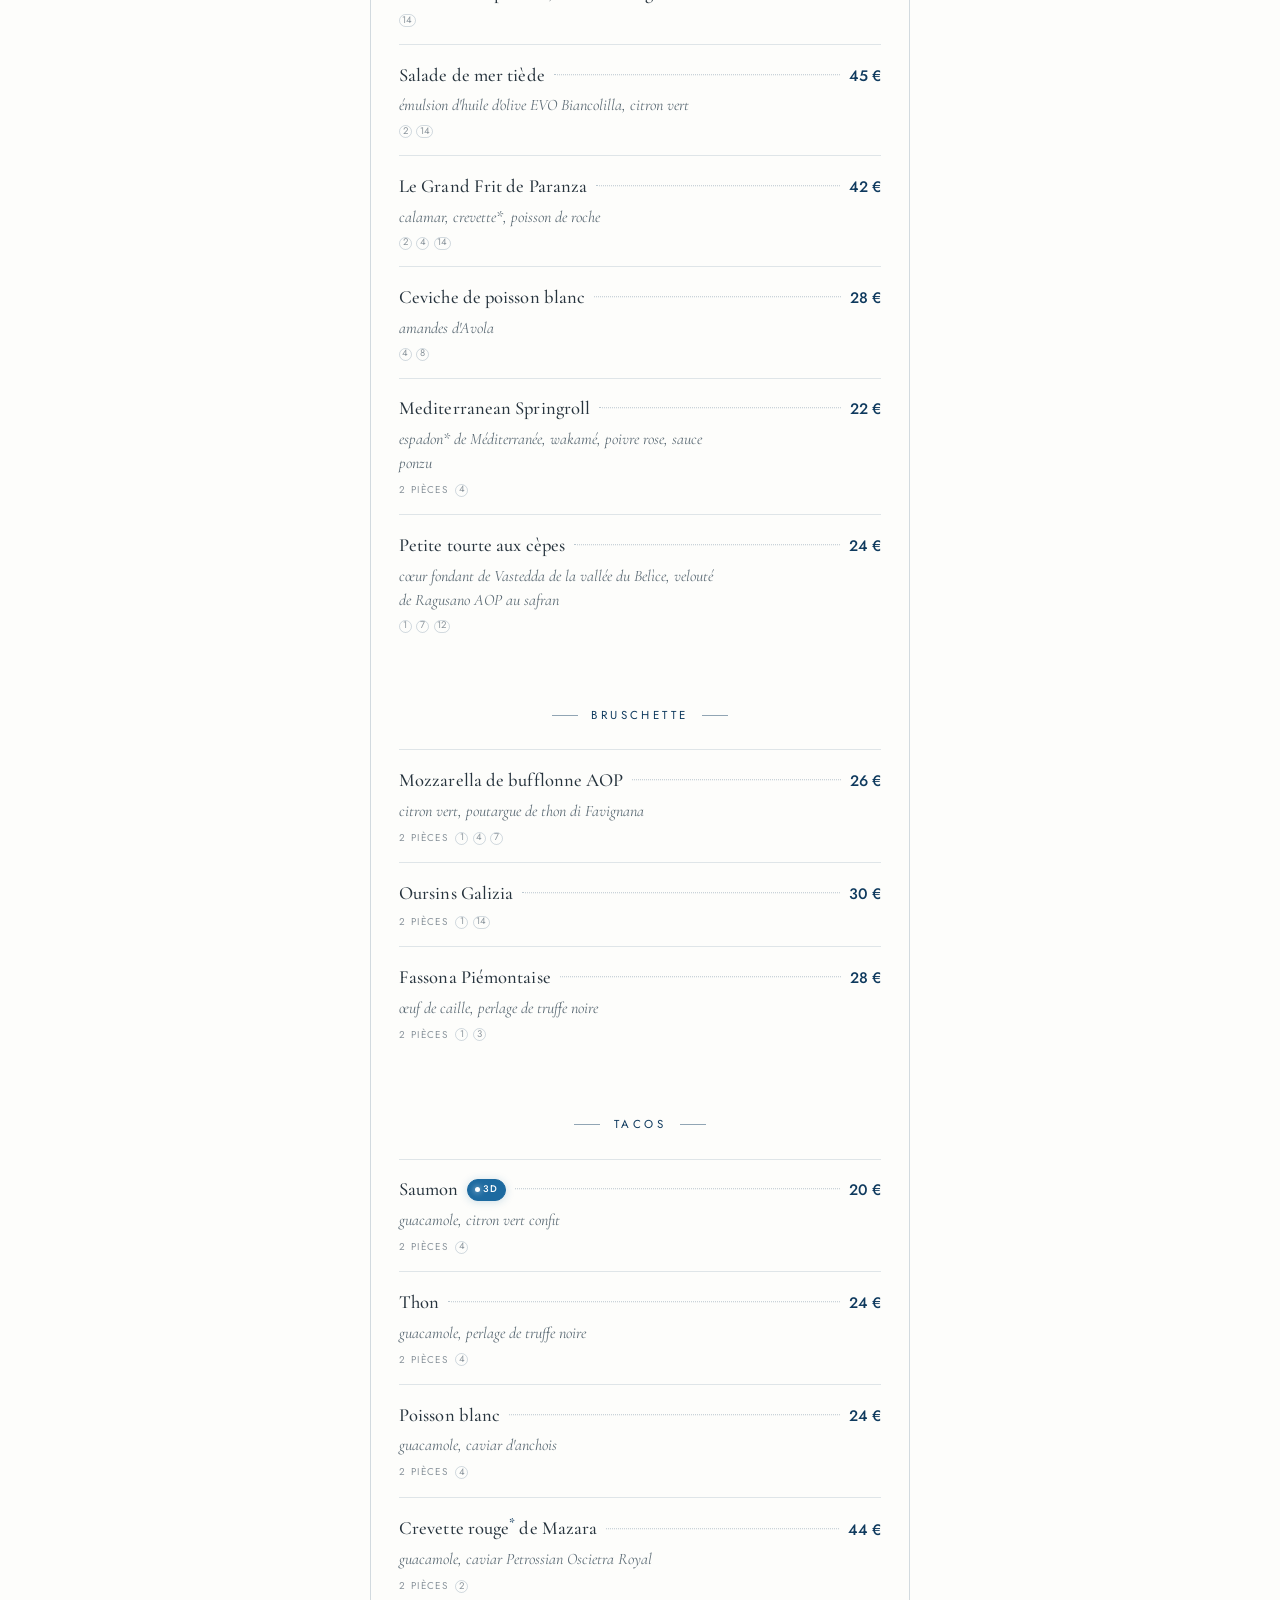
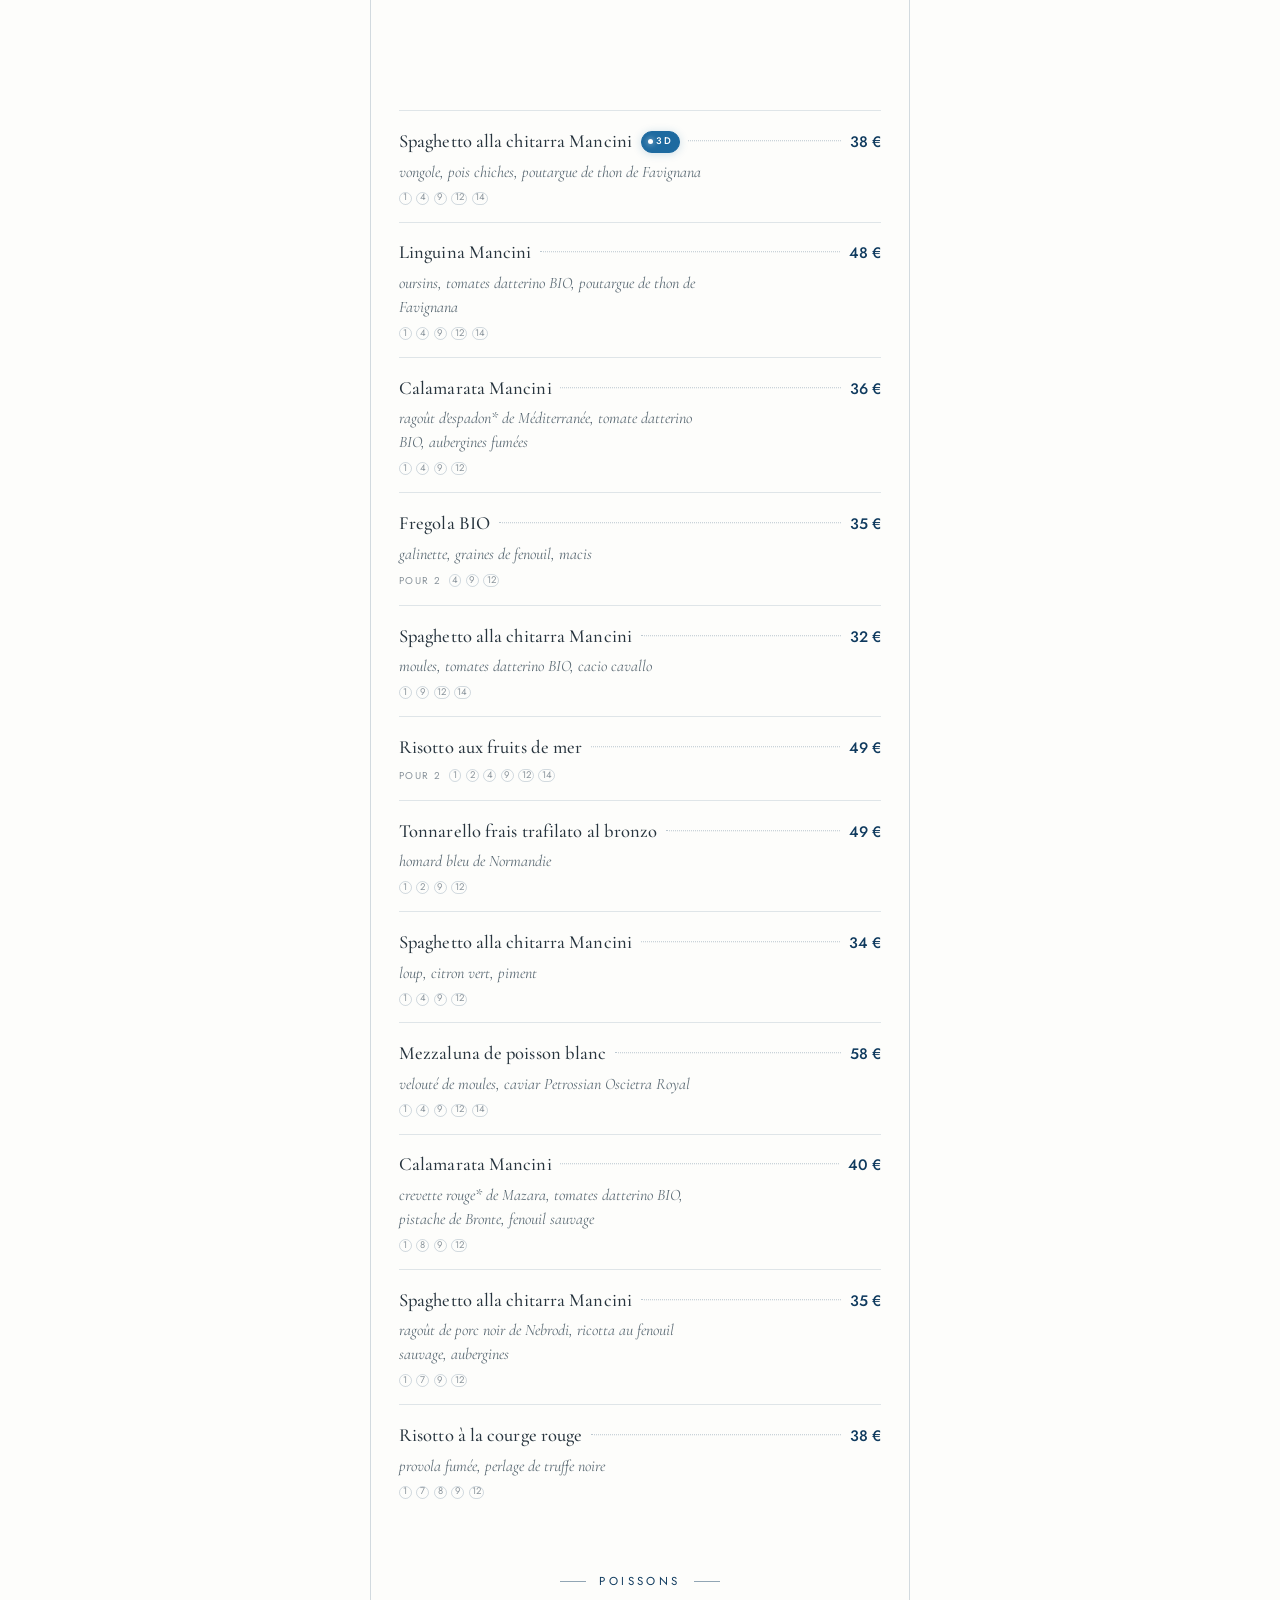
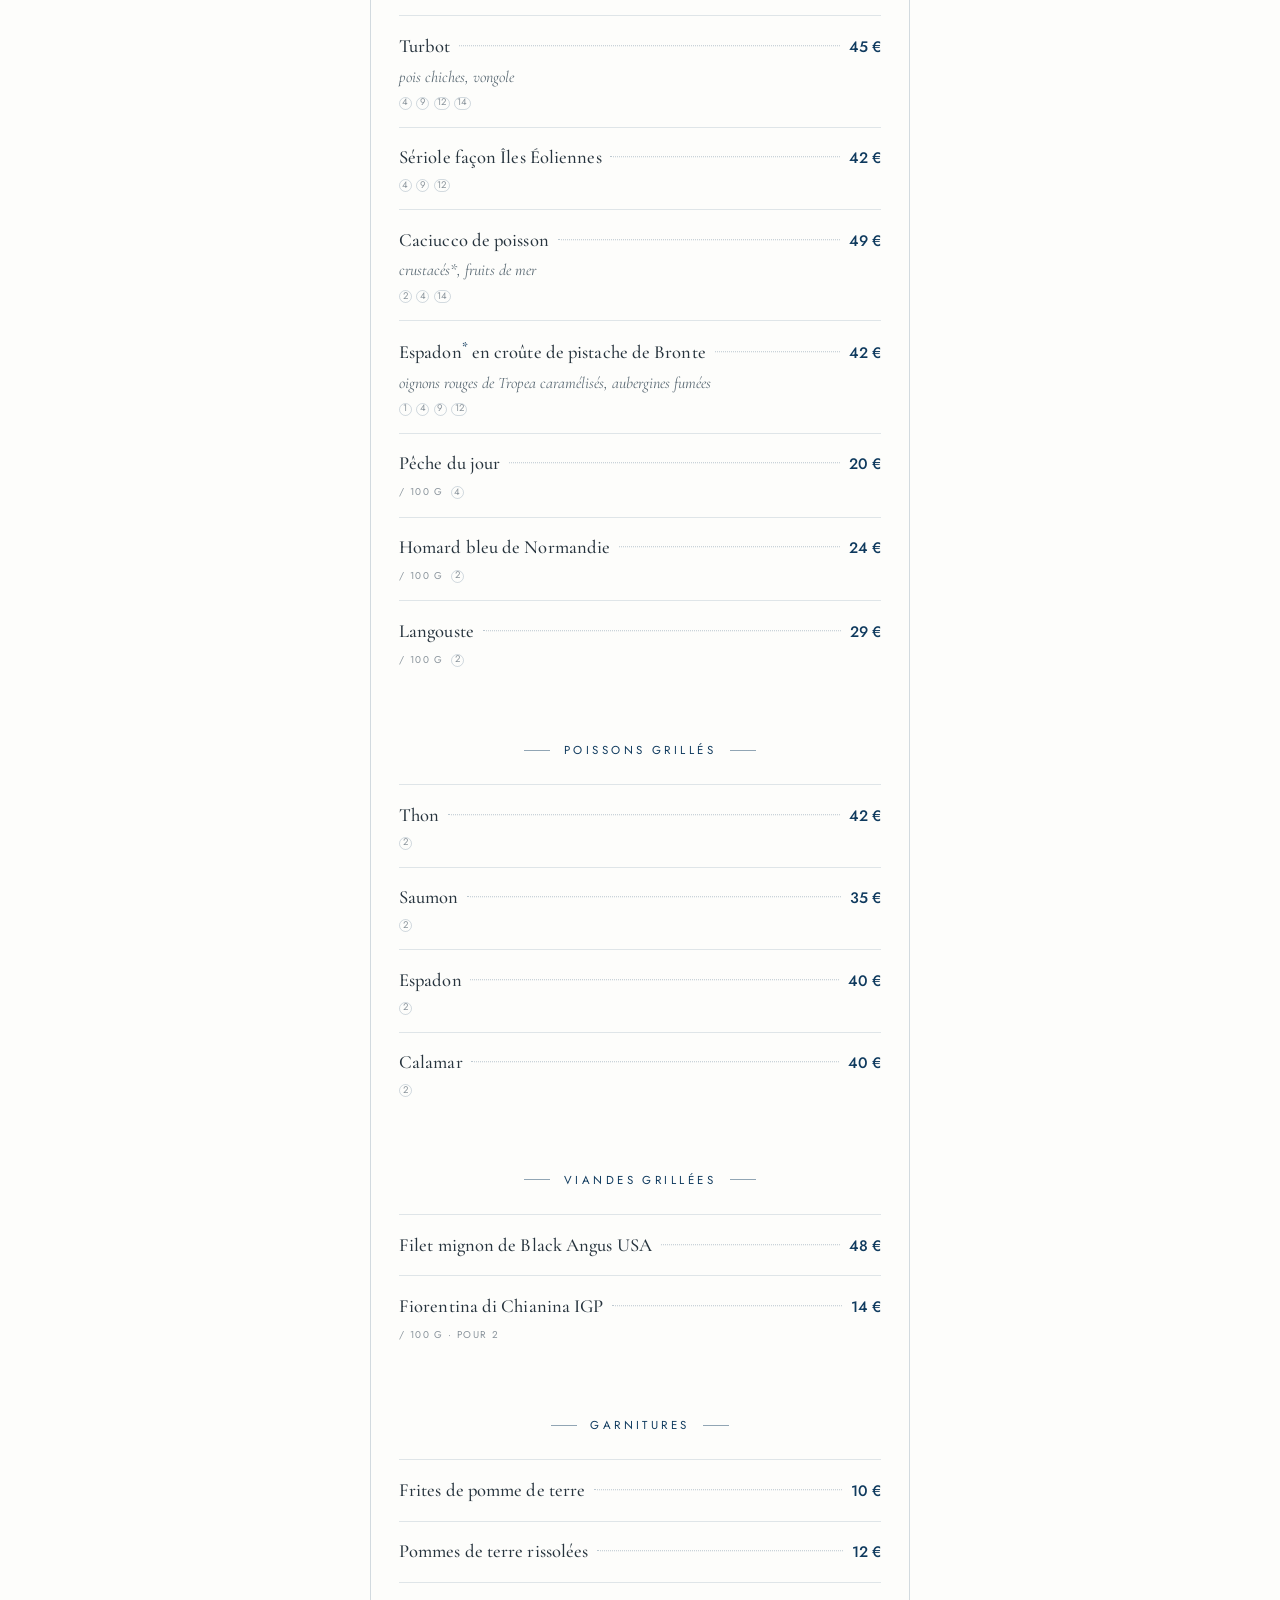
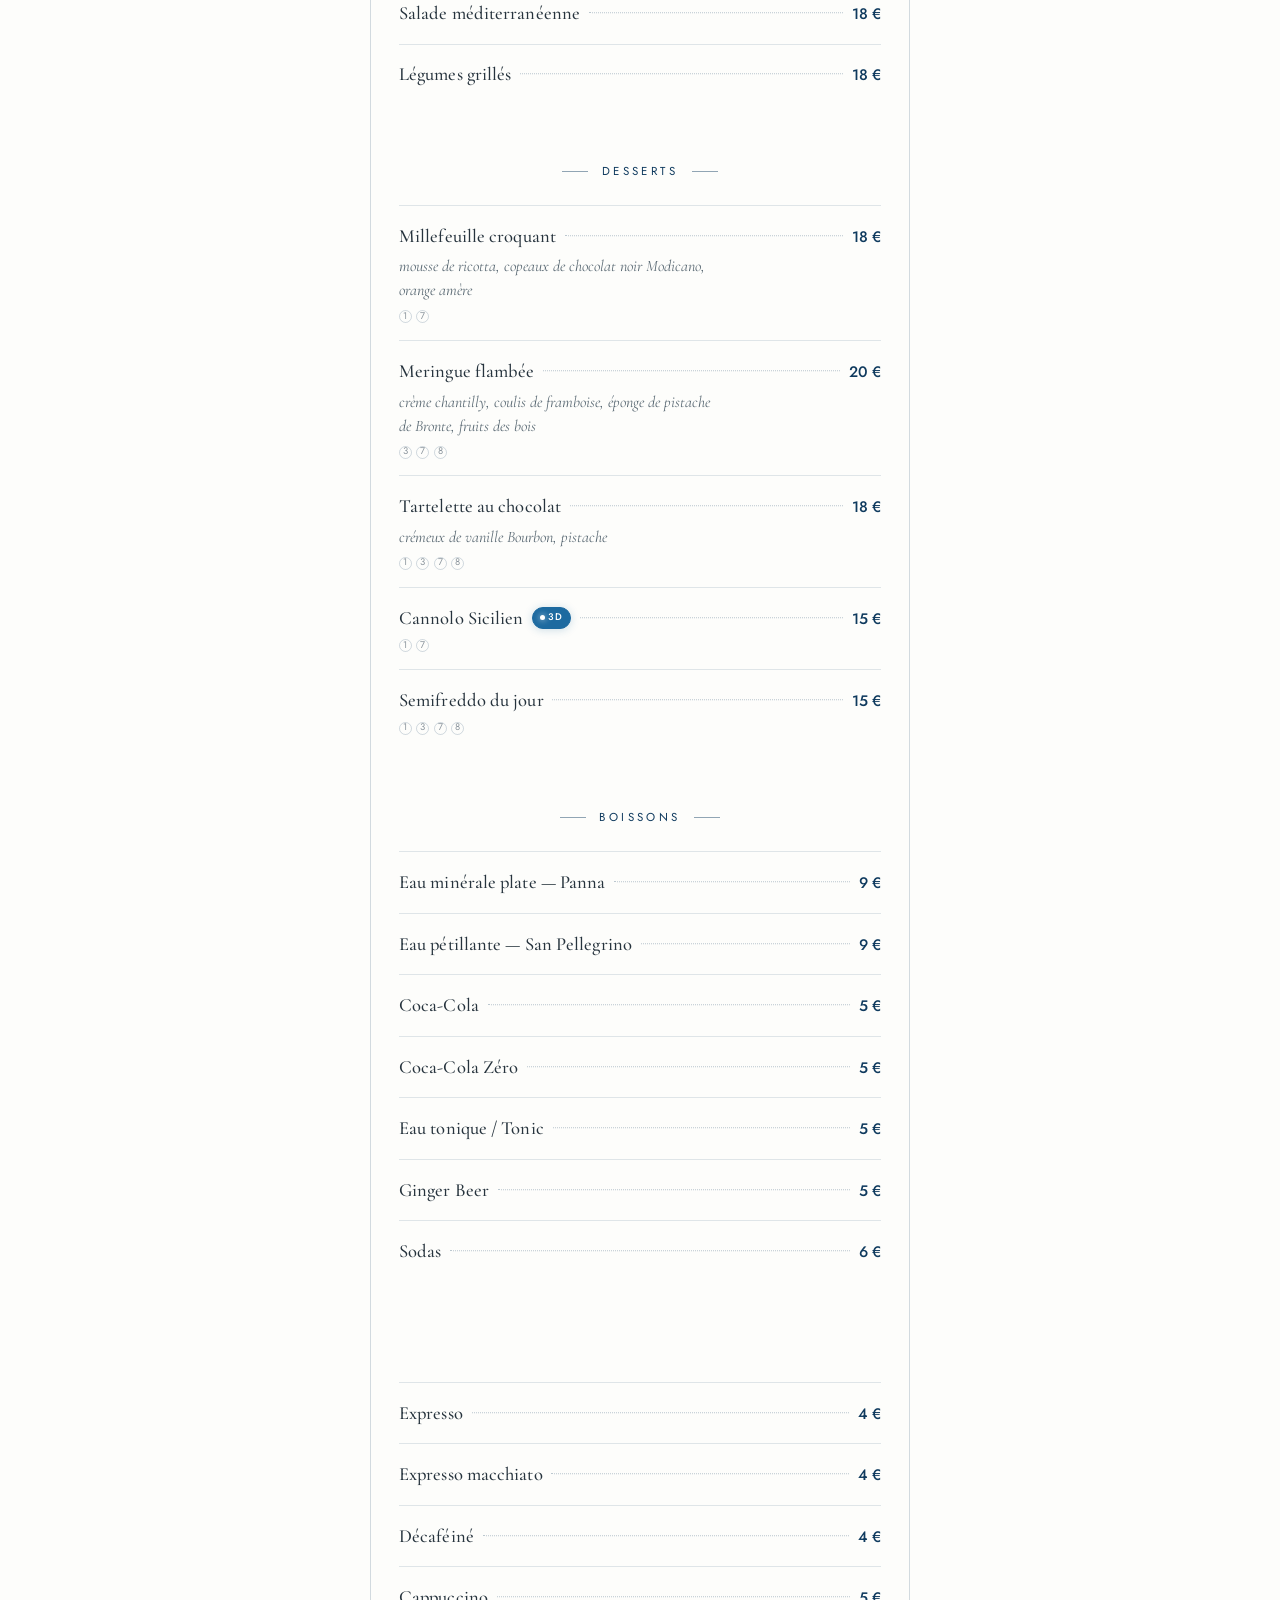
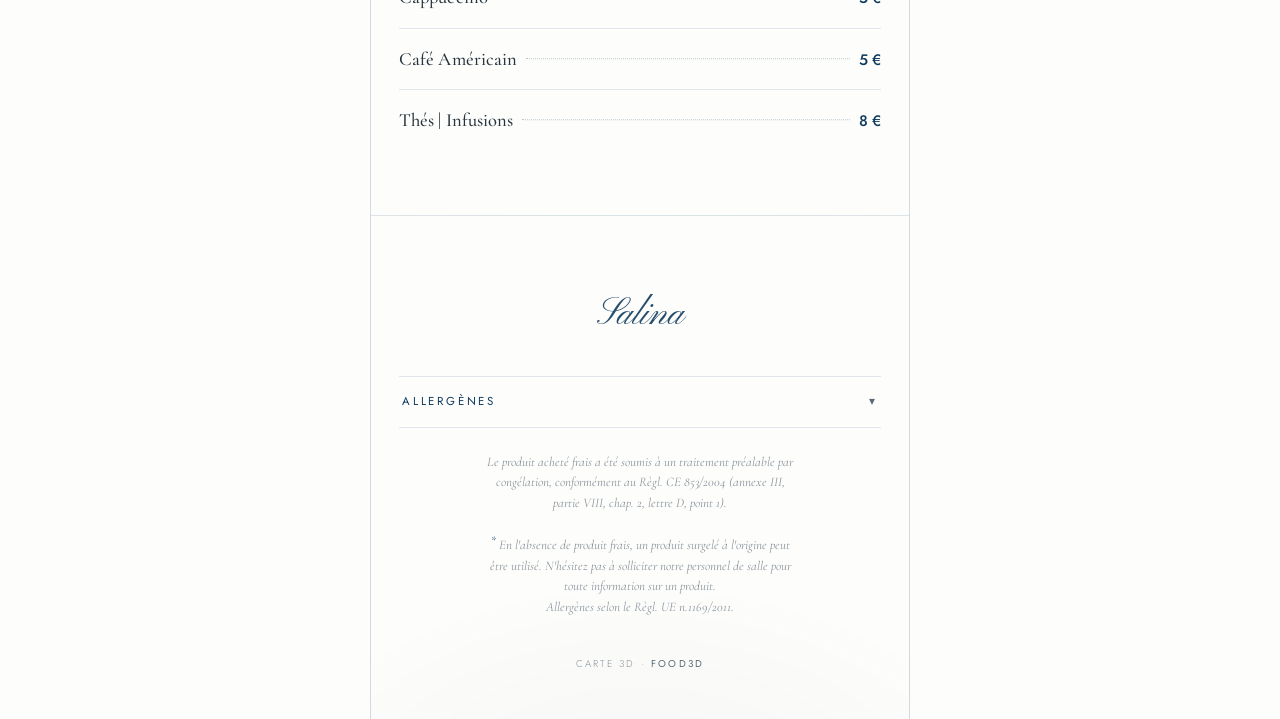
==== commit c73b6c10: "Add files via upload" ====
--- a/salina-menu.html
+++ b/salina-menu.html
@@ -377,7 +377,7 @@
       {
         title: "Tartares",
         items: [
-          { name:"Thon", price:"28", alg:[4] },
+          { name:"Thon", price:"28", alg:[4], splat:"thon" },
           { name:"Saumon", price:"26", alg:[4] },
           { name:"Daurade", price:"26", alg:[4] },
           { name:"Sériole", price:"28", alg:[4] },
@@ -476,7 +476,7 @@
       {
         title: "Tacos",
         items: [
-          { name:"Saumon", desc:"guacamole, citron vert confit", price:"20", unit:"2 pièces", alg:[4] },
+          { name:"Saumon", desc:"guacamole, citron vert confit", price:"20", unit:"2 pièces", alg:[4], splat:"tacos" },
           { name:"Thon", desc:"guacamole, perlage de truffe noire", price:"24", unit:"2 pièces", alg:[4] },
           { name:"Poisson blanc", desc:"guacamole, caviar d'anchois", price:"24", unit:"2 pièces", alg:[4] },
           { name:"Crevette rouge<sup>*</sup> de Mazara", desc:"guacamole, caviar Petrossian Oscietra Royal", price:"44", unit:"2 pièces", alg:[2] },
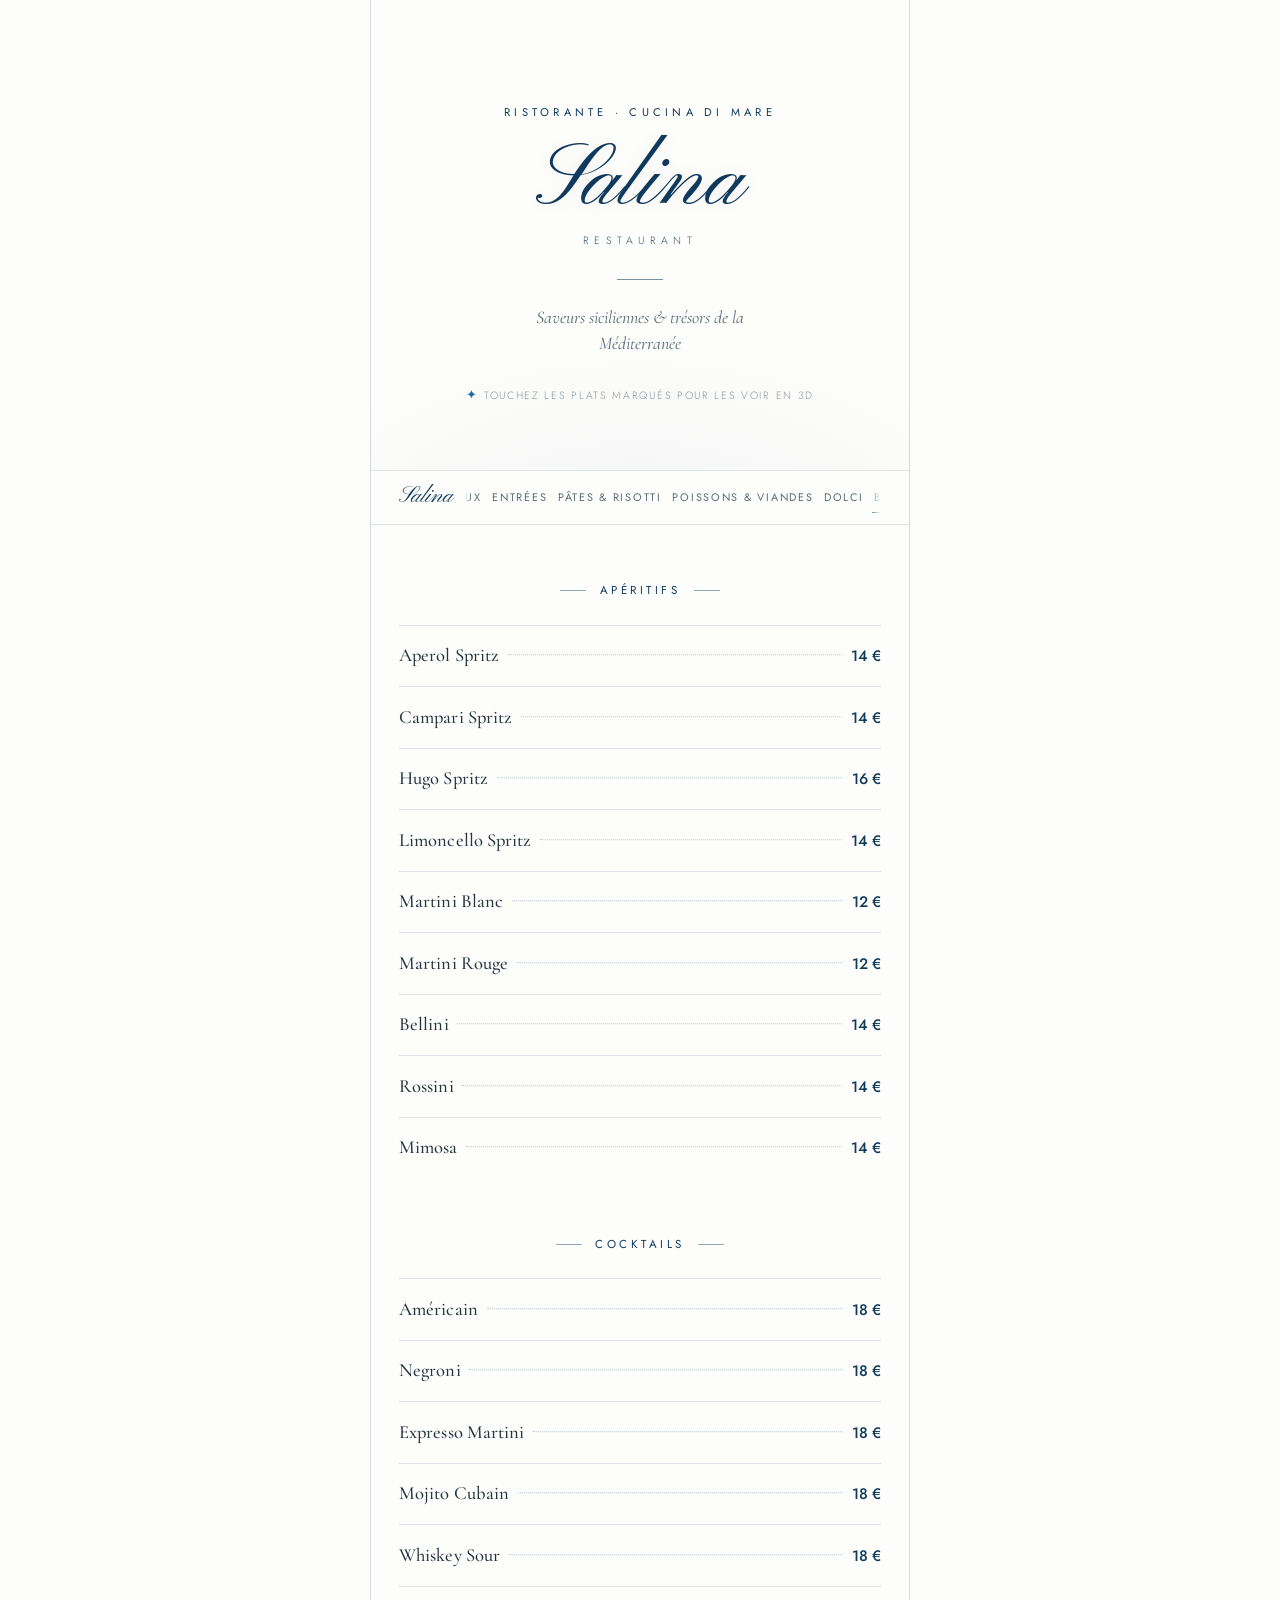
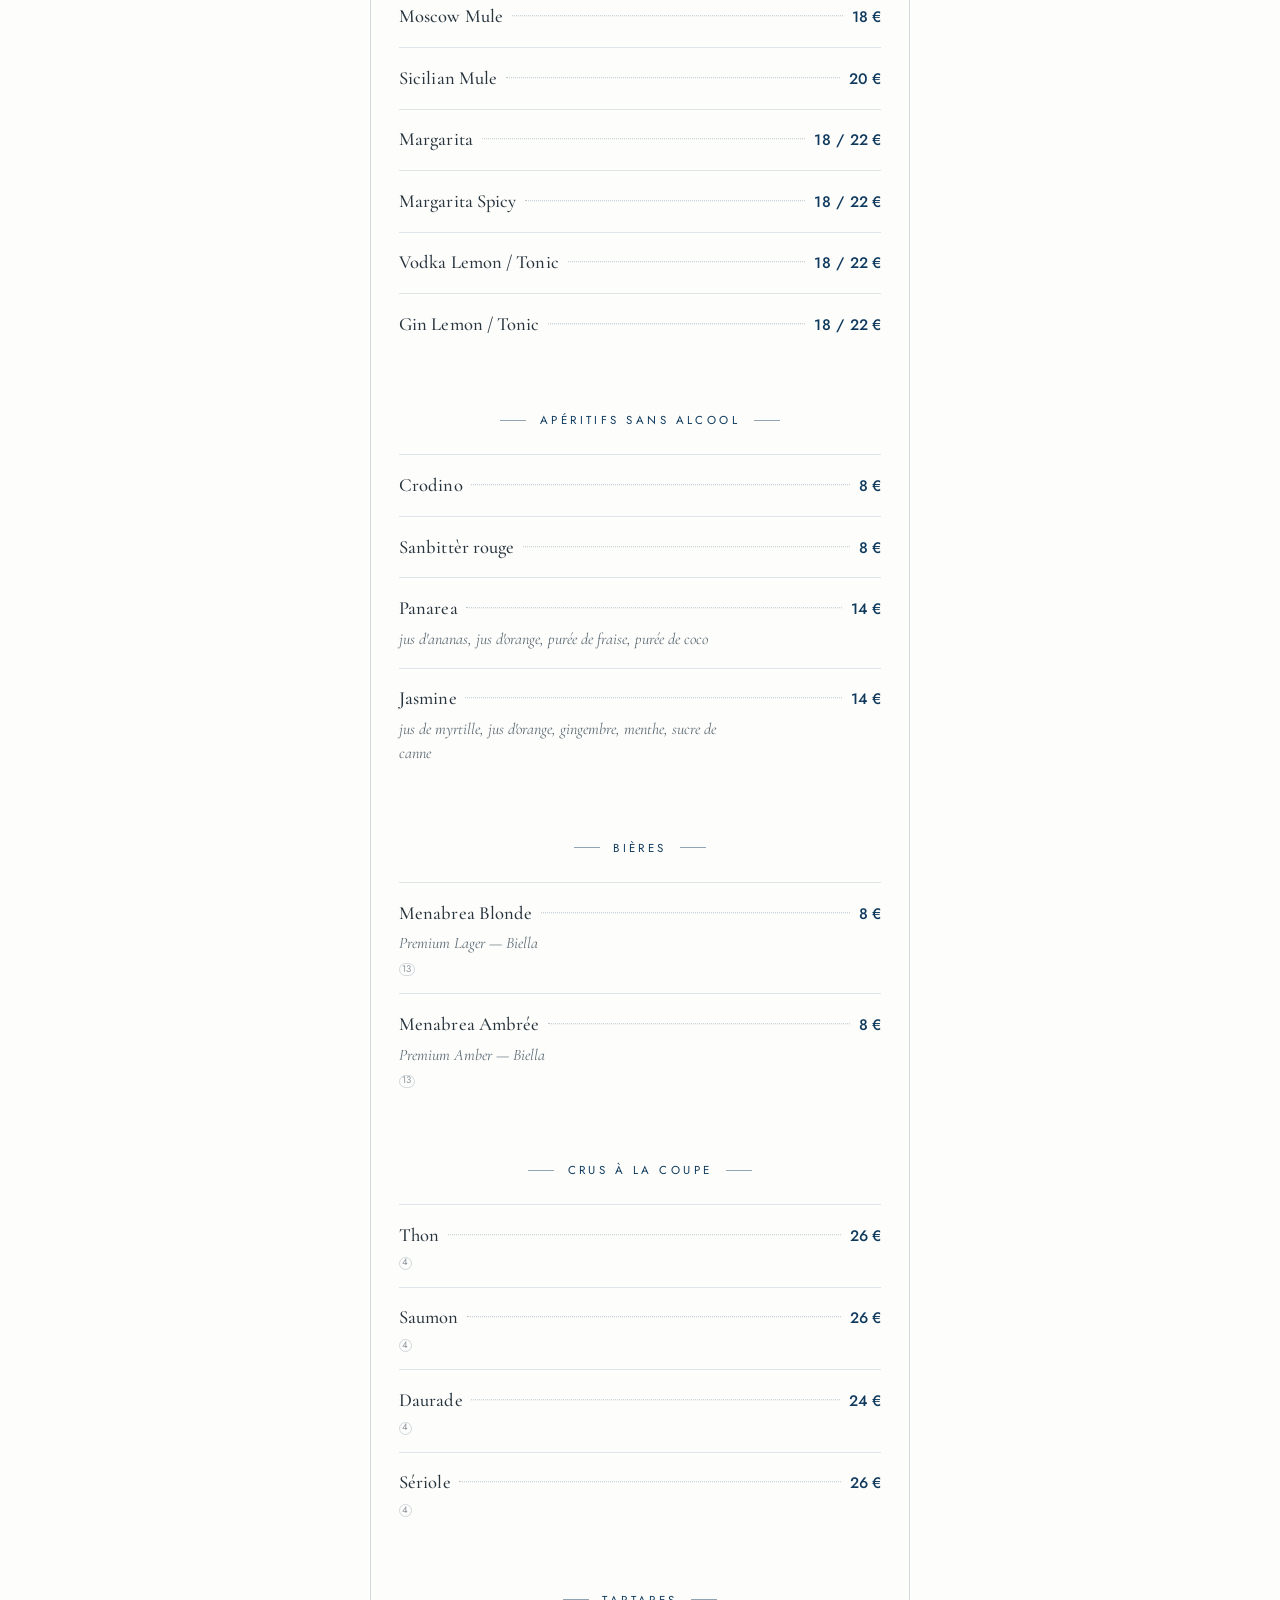
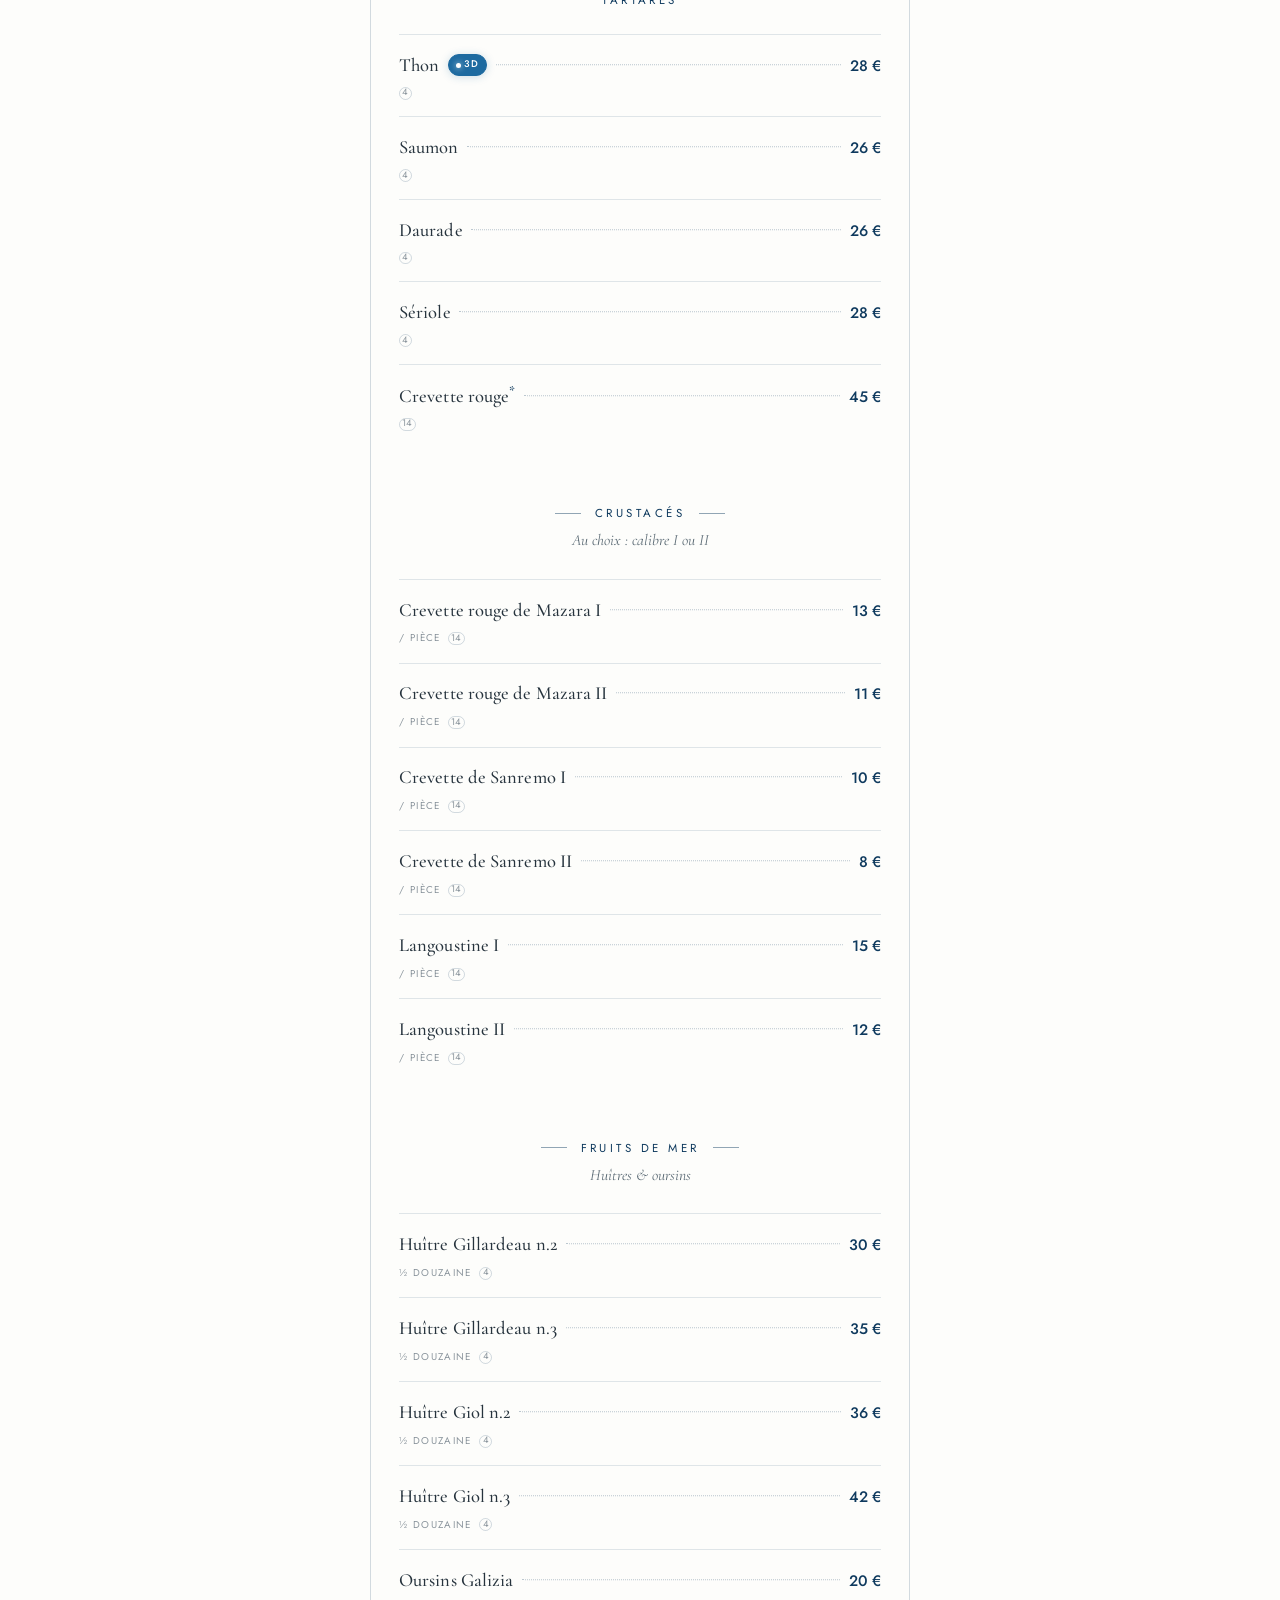
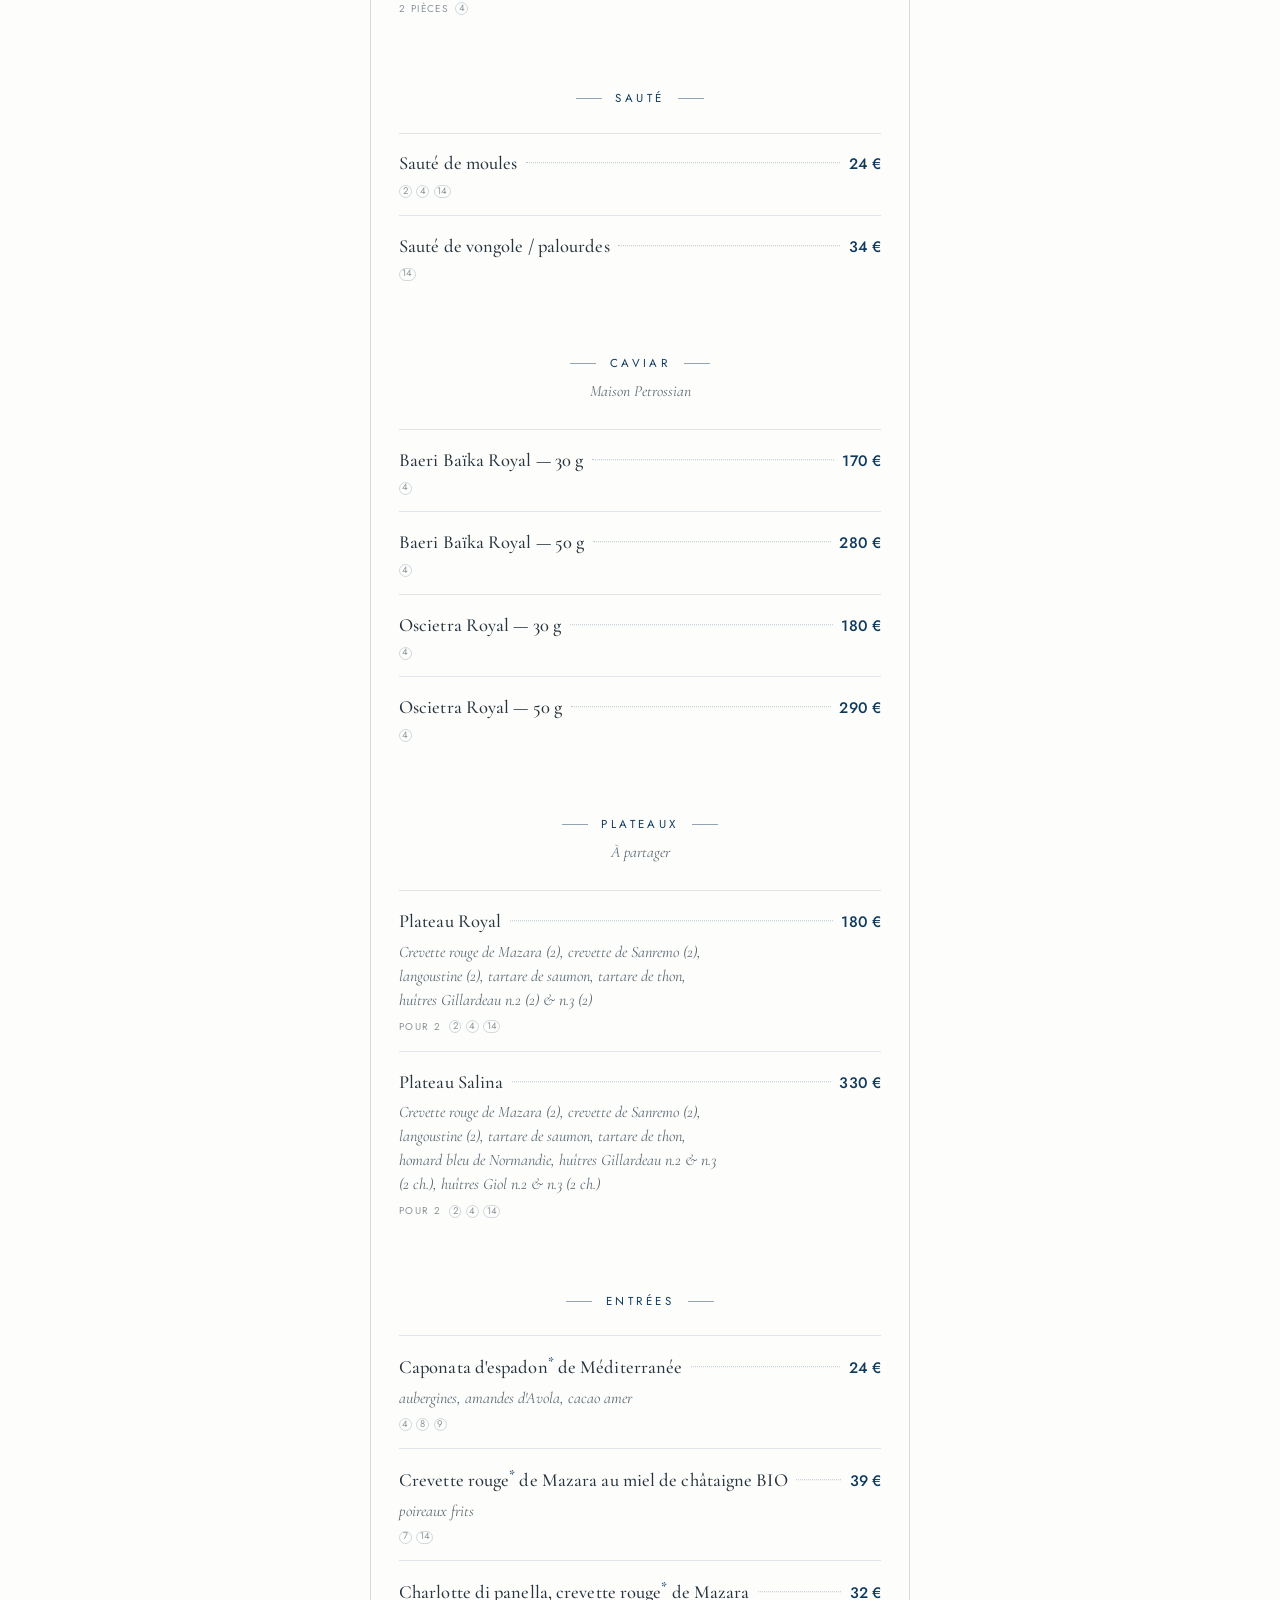
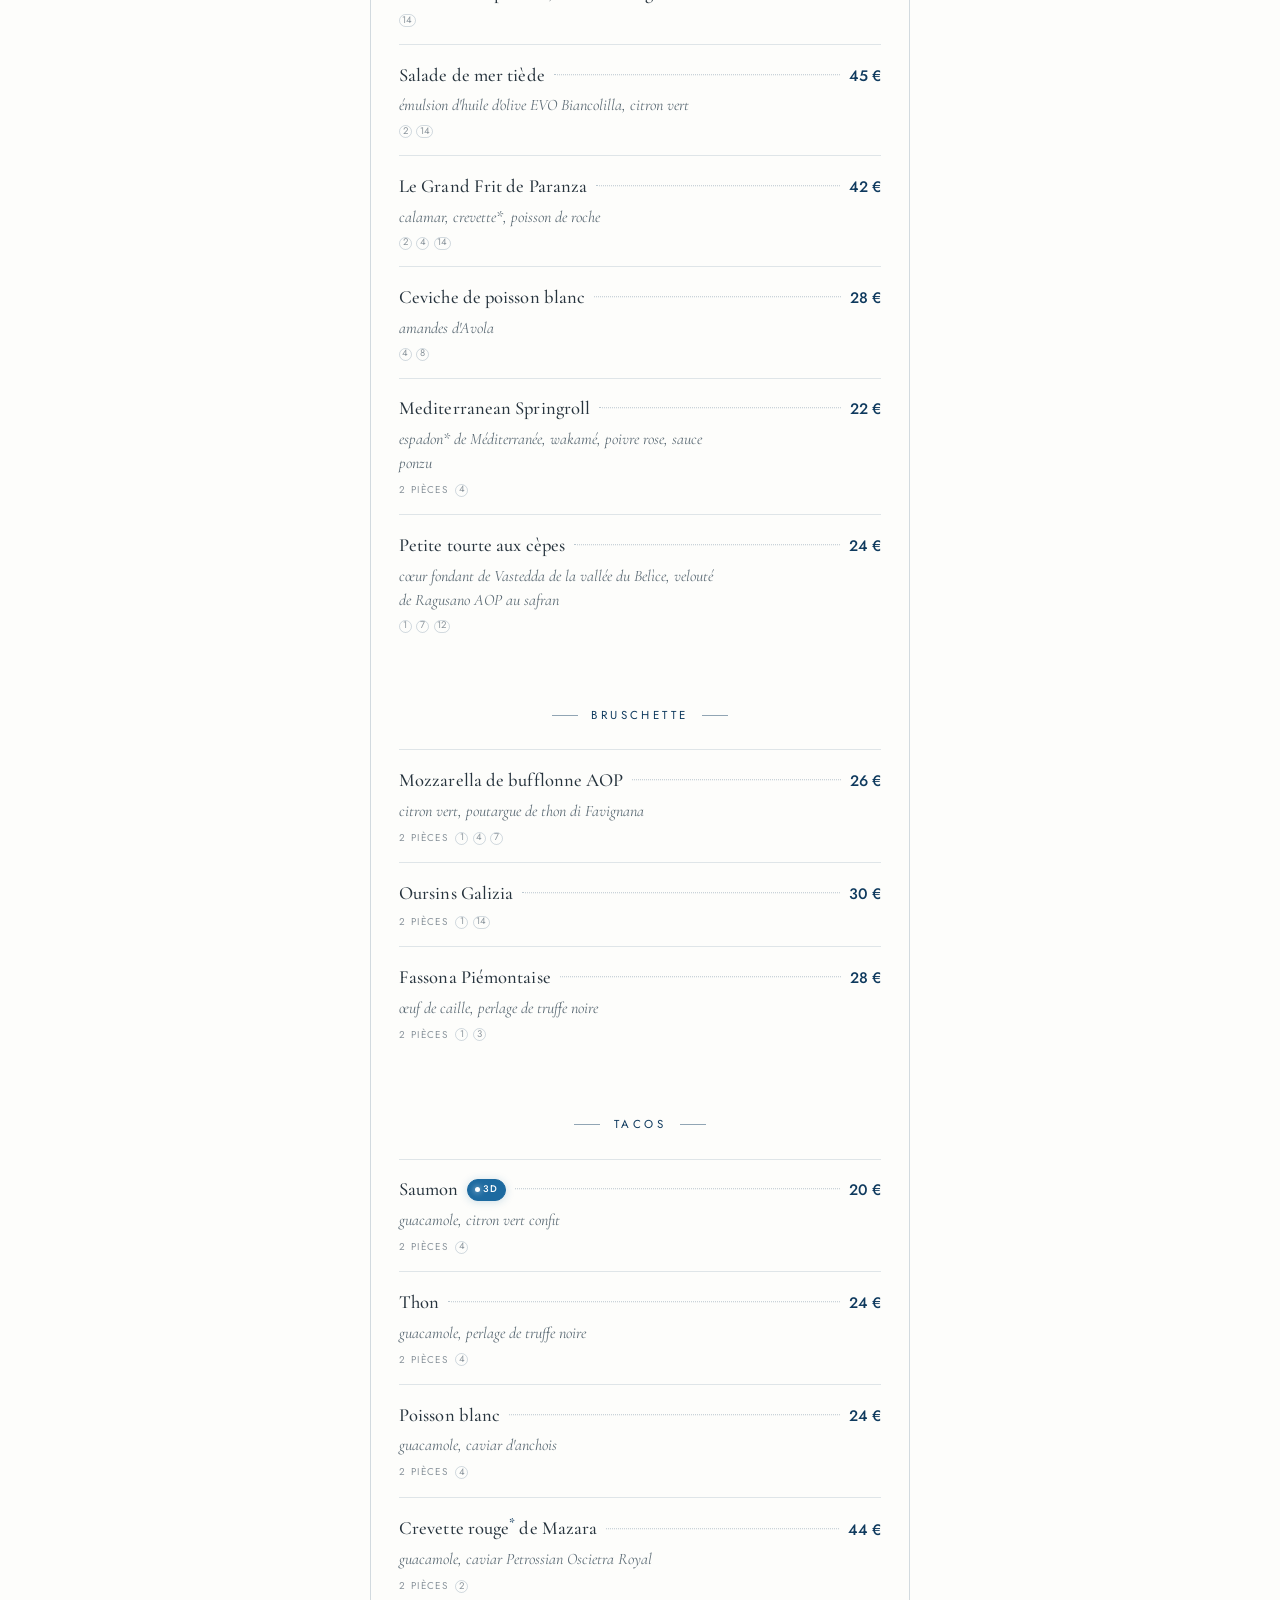
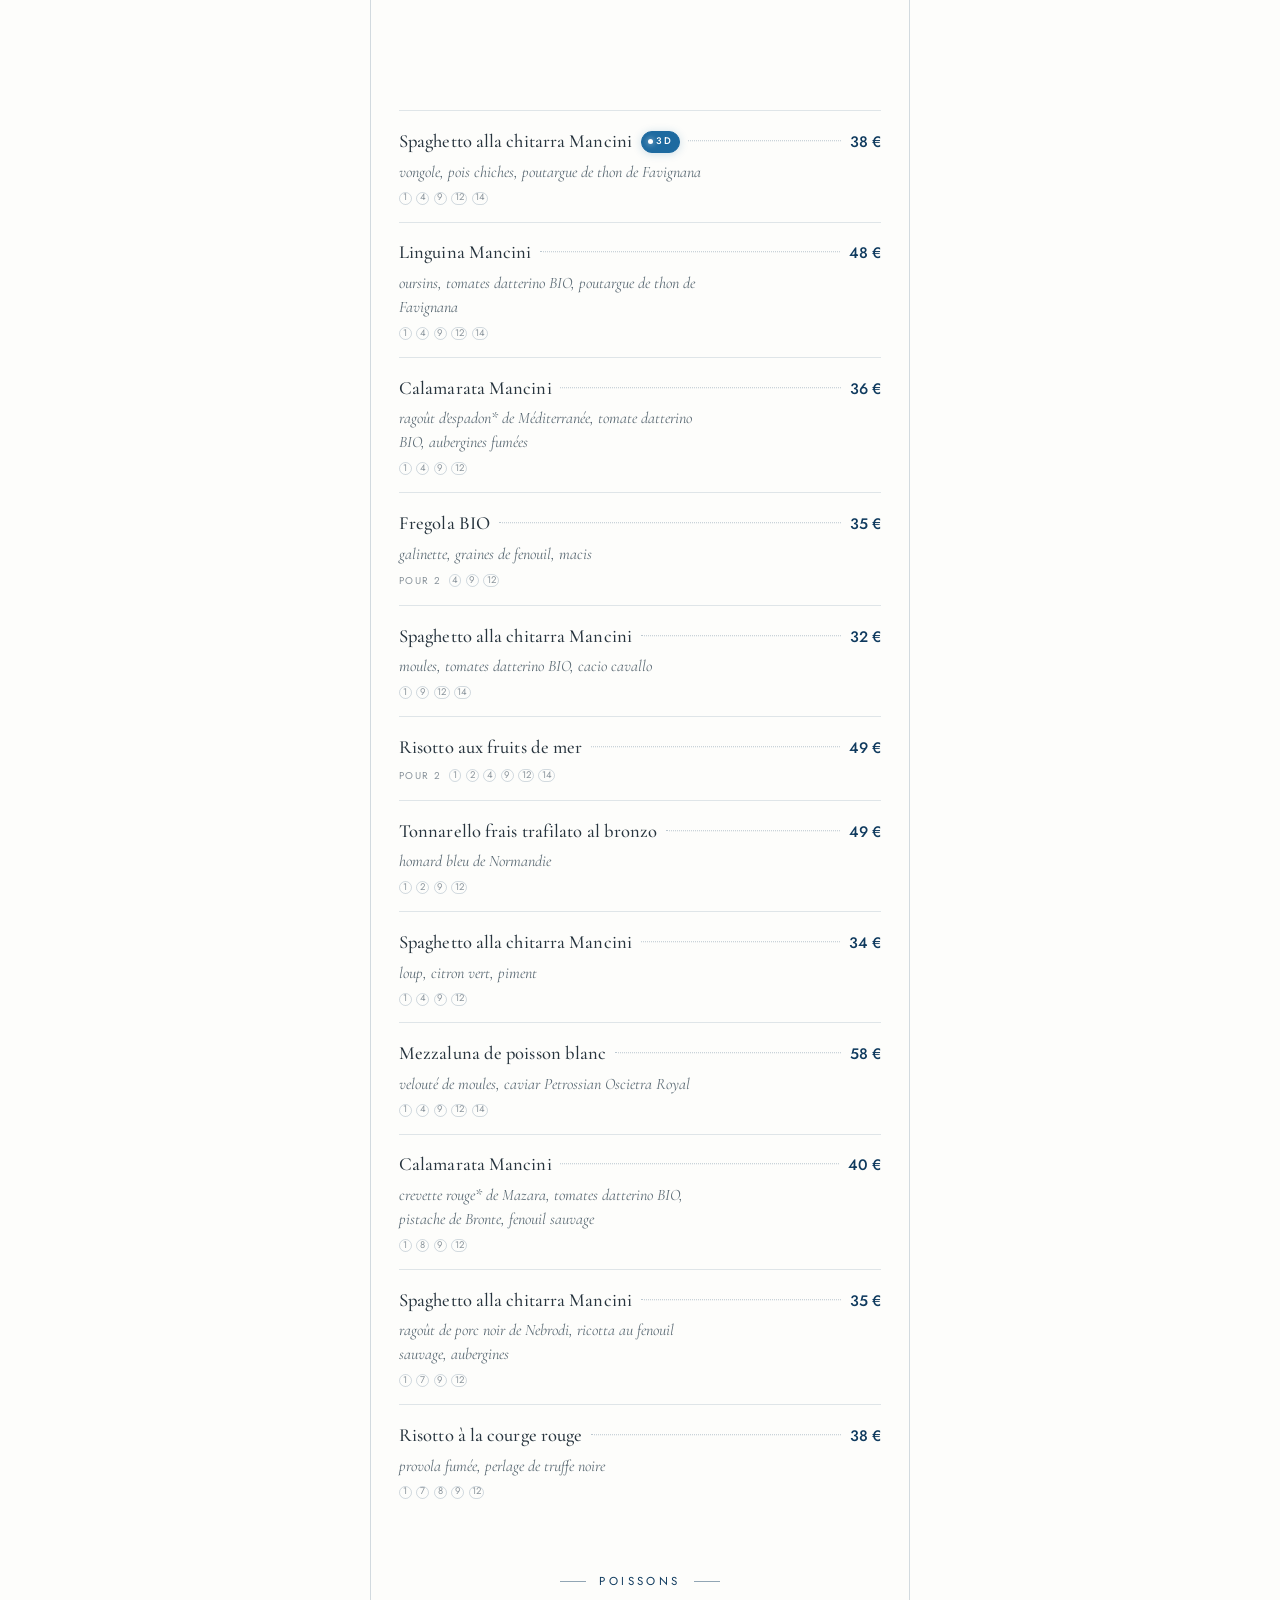
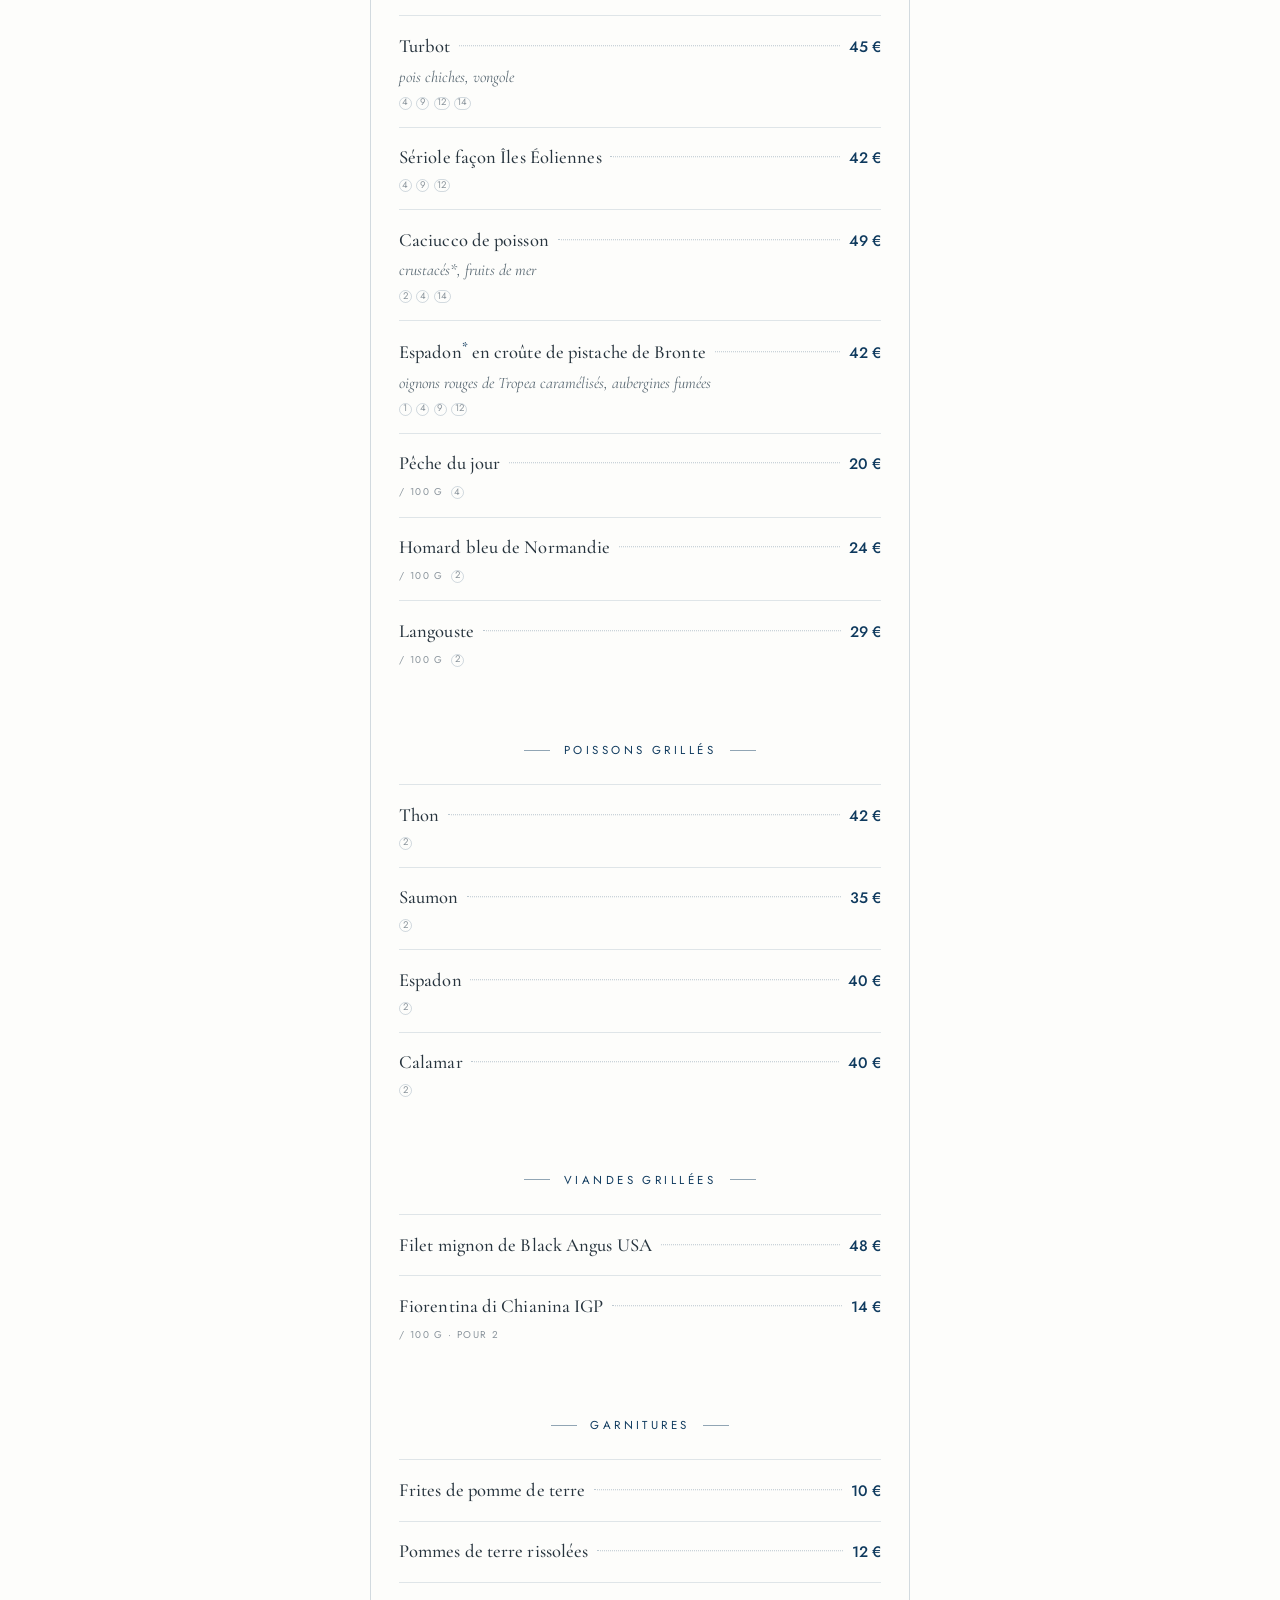
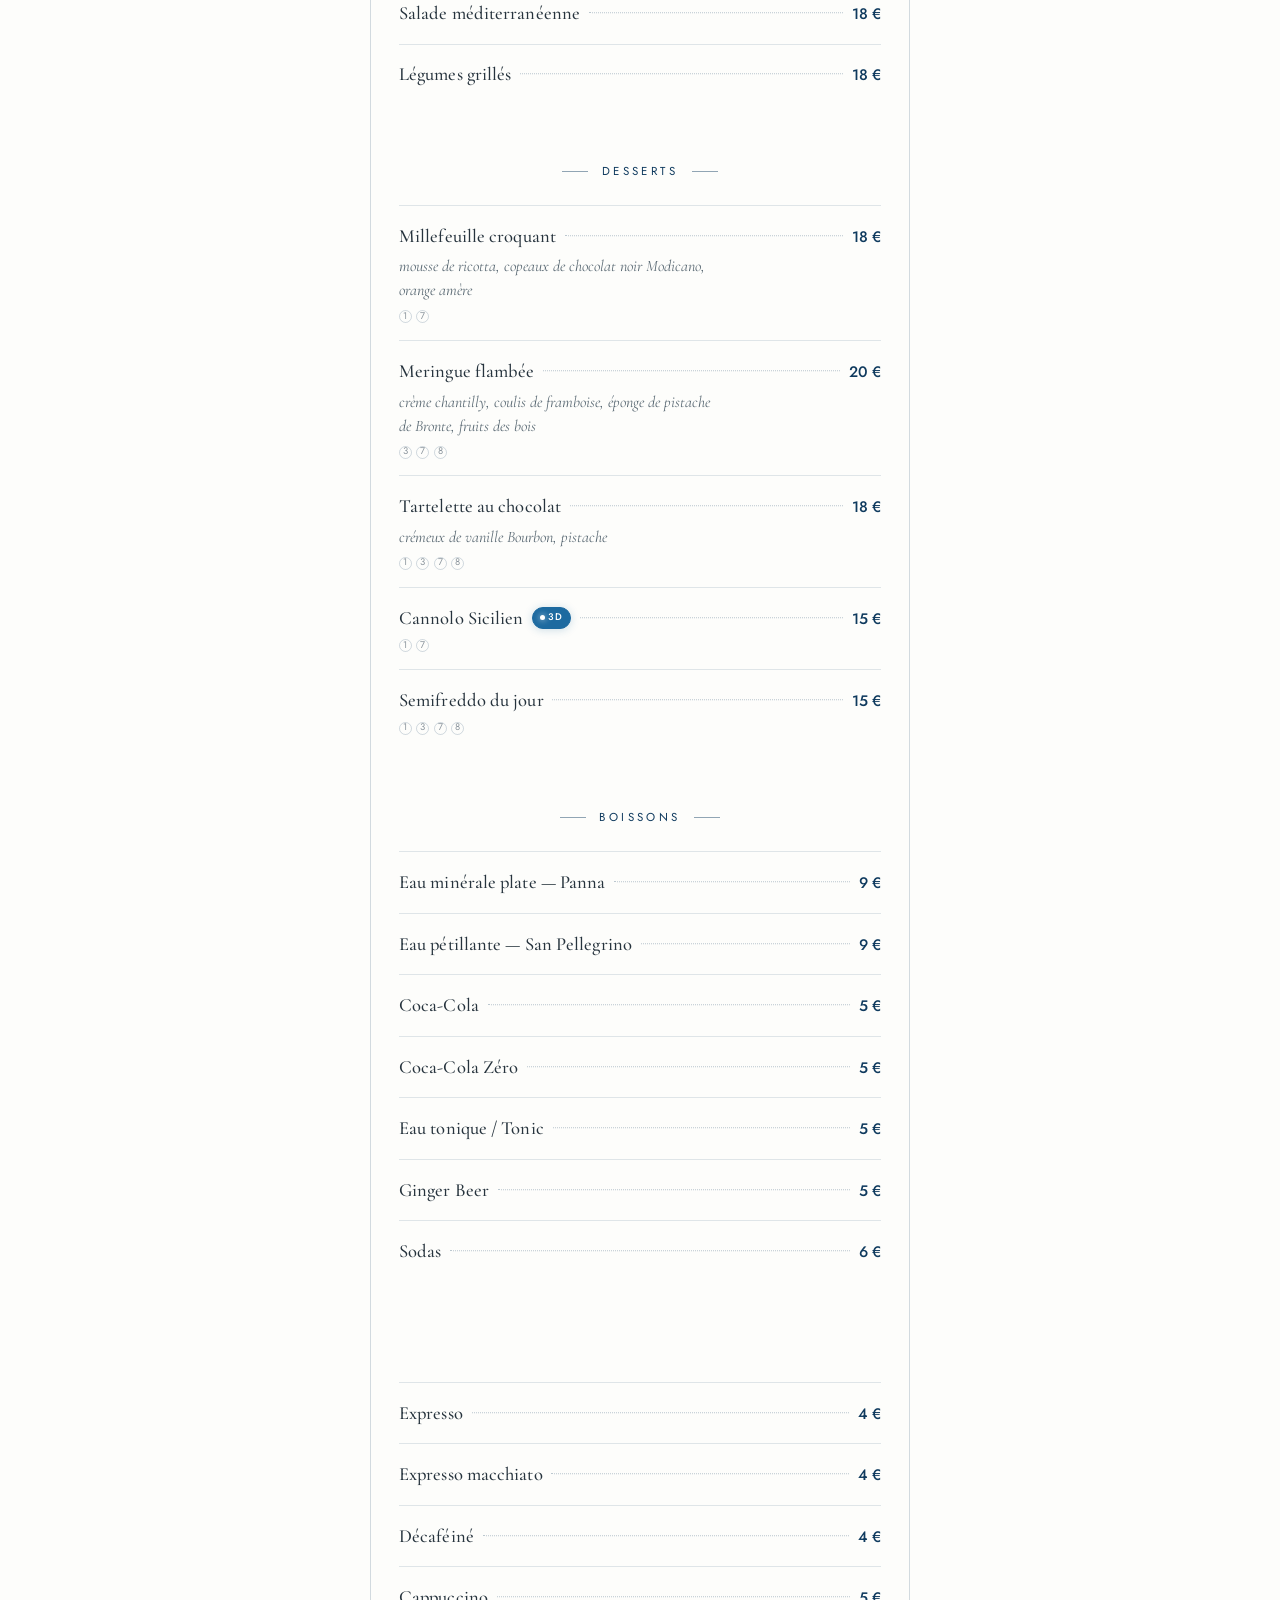
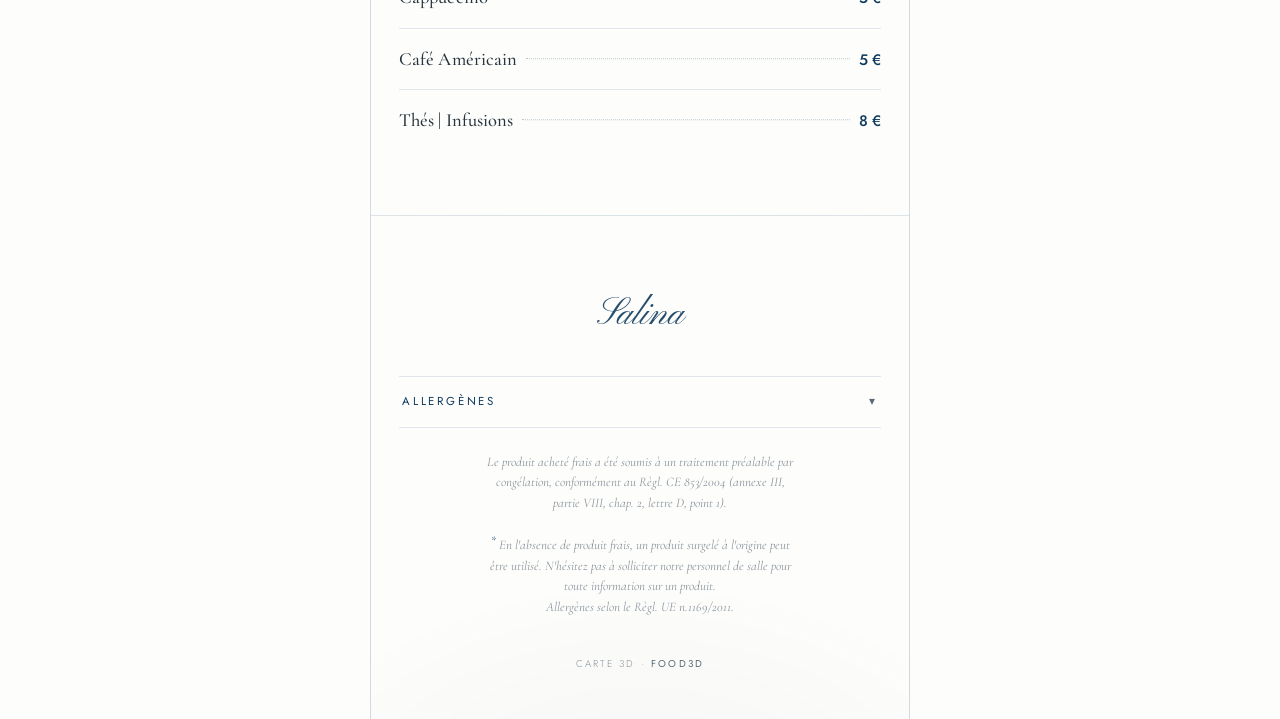
==== commit 5a8224e1: "Add files via upload" ====
--- a/salina-menu.html
+++ b/salina-menu.html
@@ -377,7 +377,7 @@
       {
         title: "Tartares",
         items: [
-          { name:"Thon", price:"28", alg:[4], splat:"thon" },
+          { name:"Thon", price:"28", alg:[4], splat:"tartare" },
           { name:"Saumon", price:"26", alg:[4] },
           { name:"Daurade", price:"26", alg:[4] },
           { name:"Sériole", price:"28", alg:[4] },
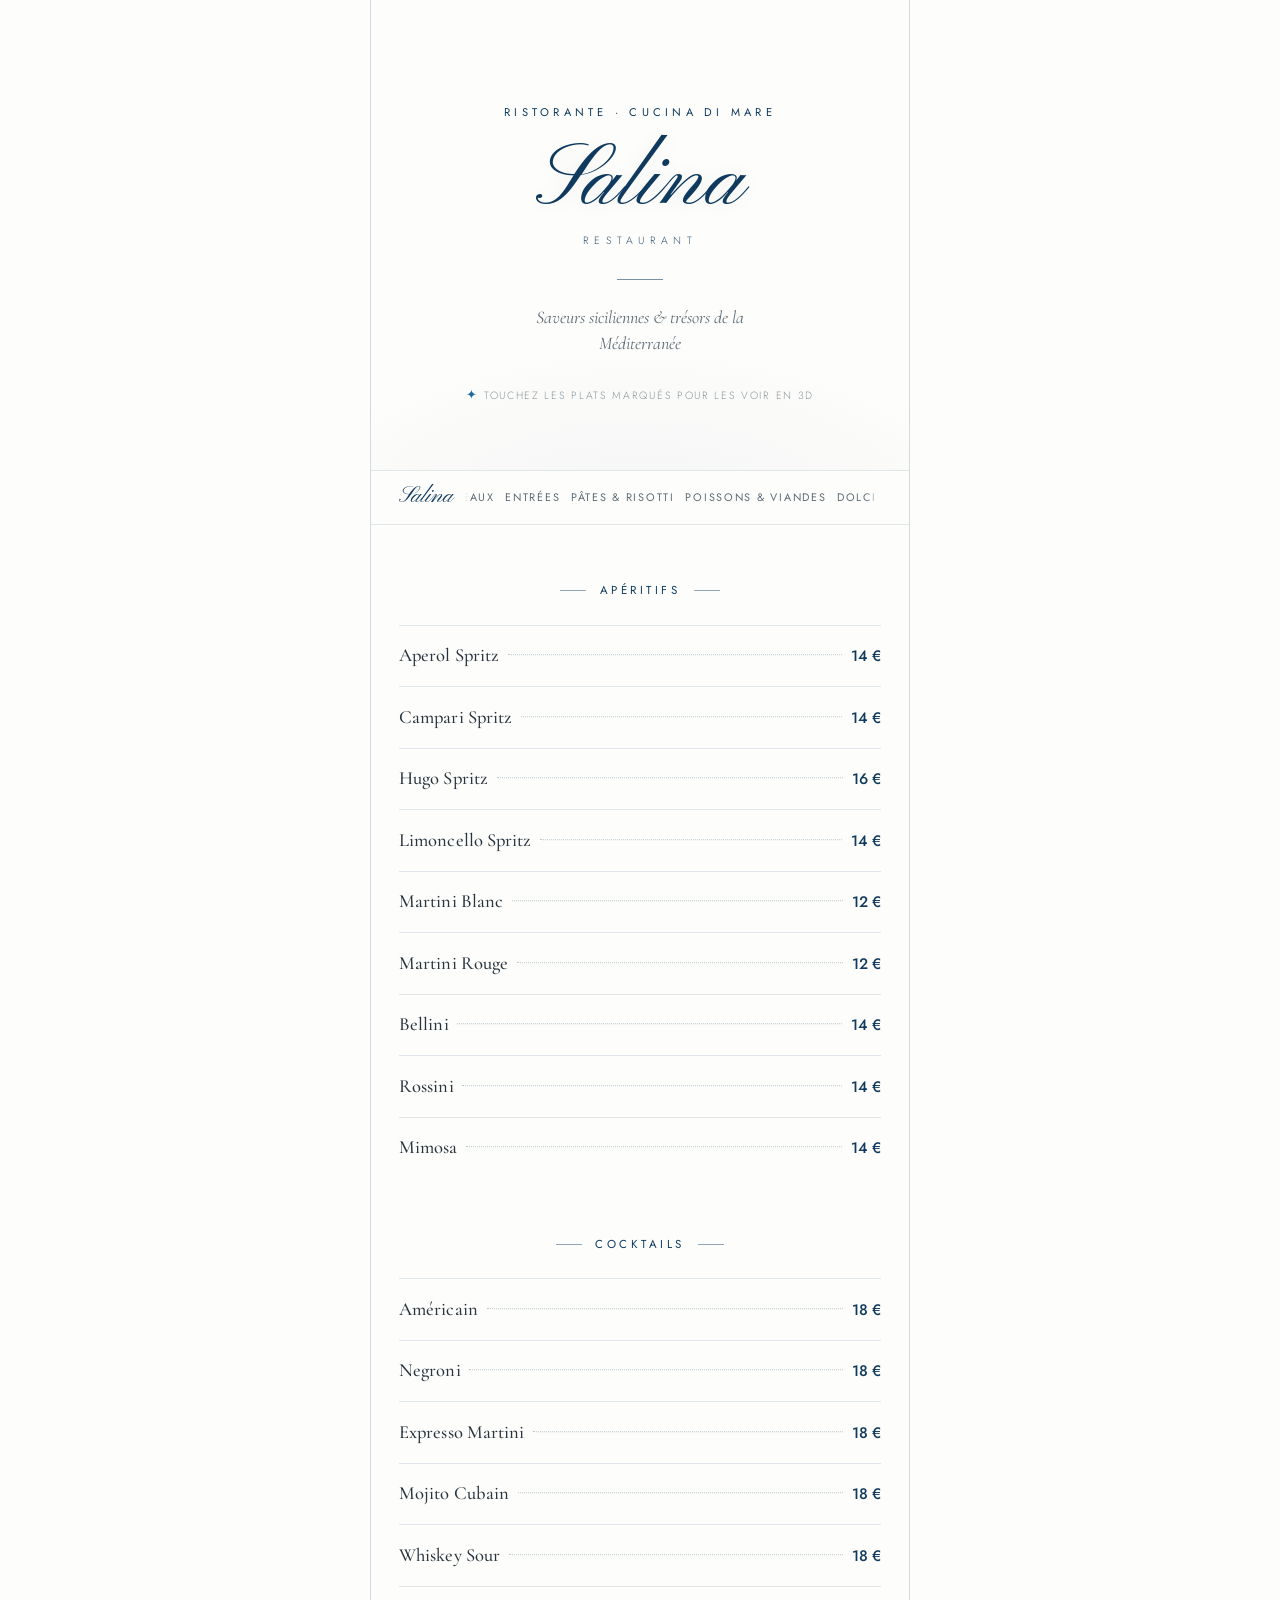
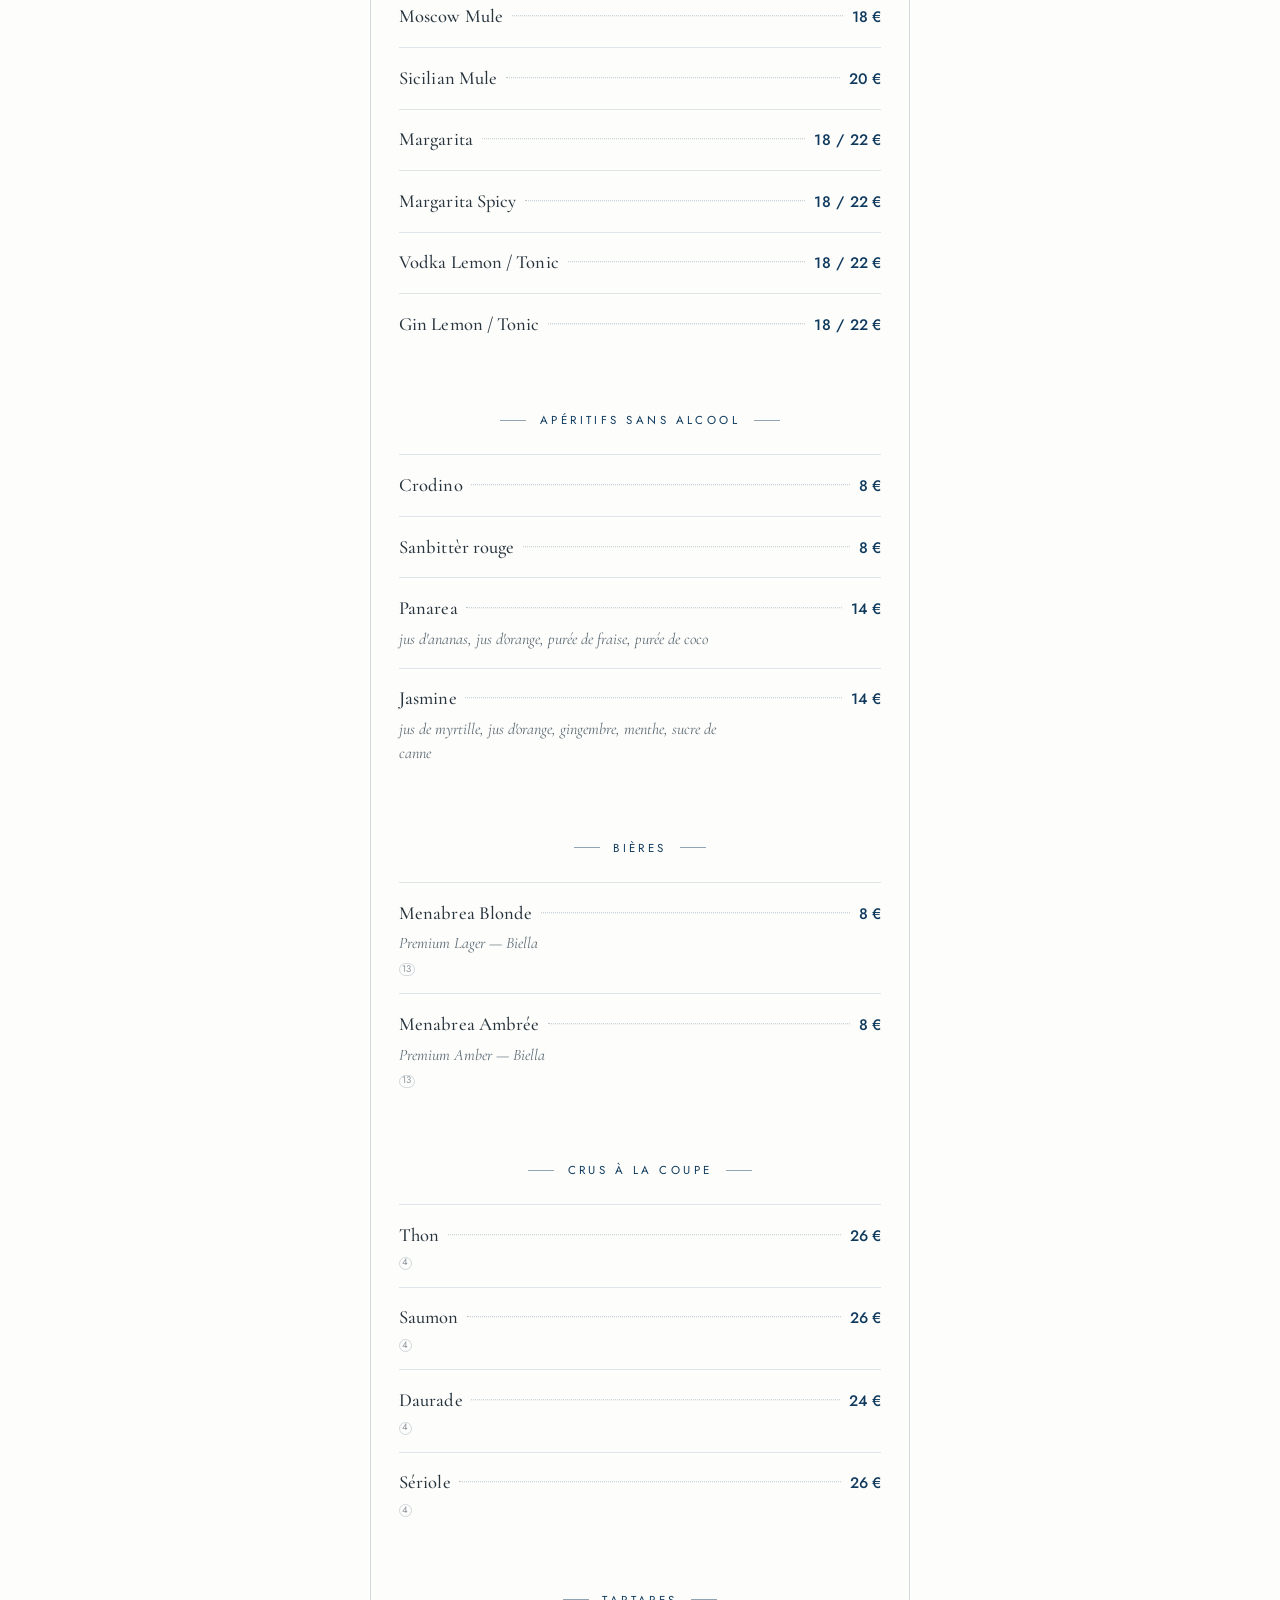
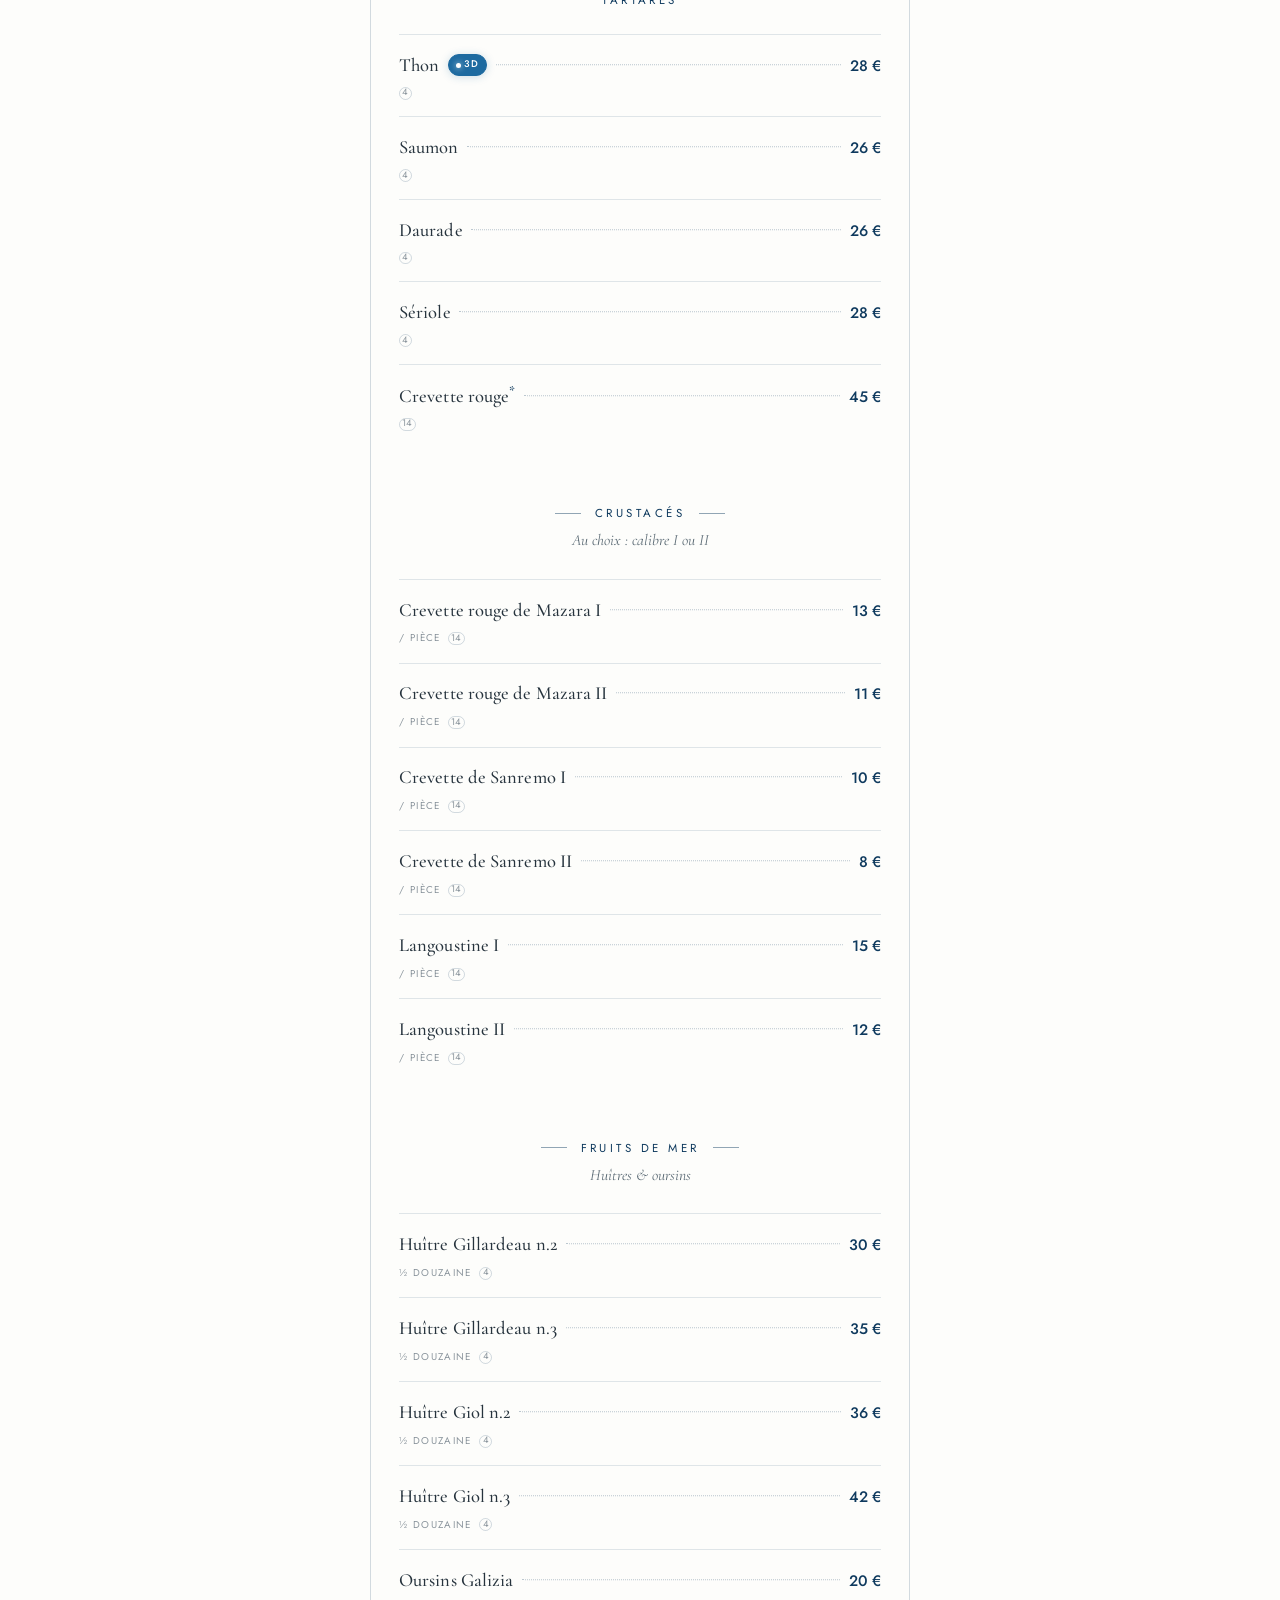
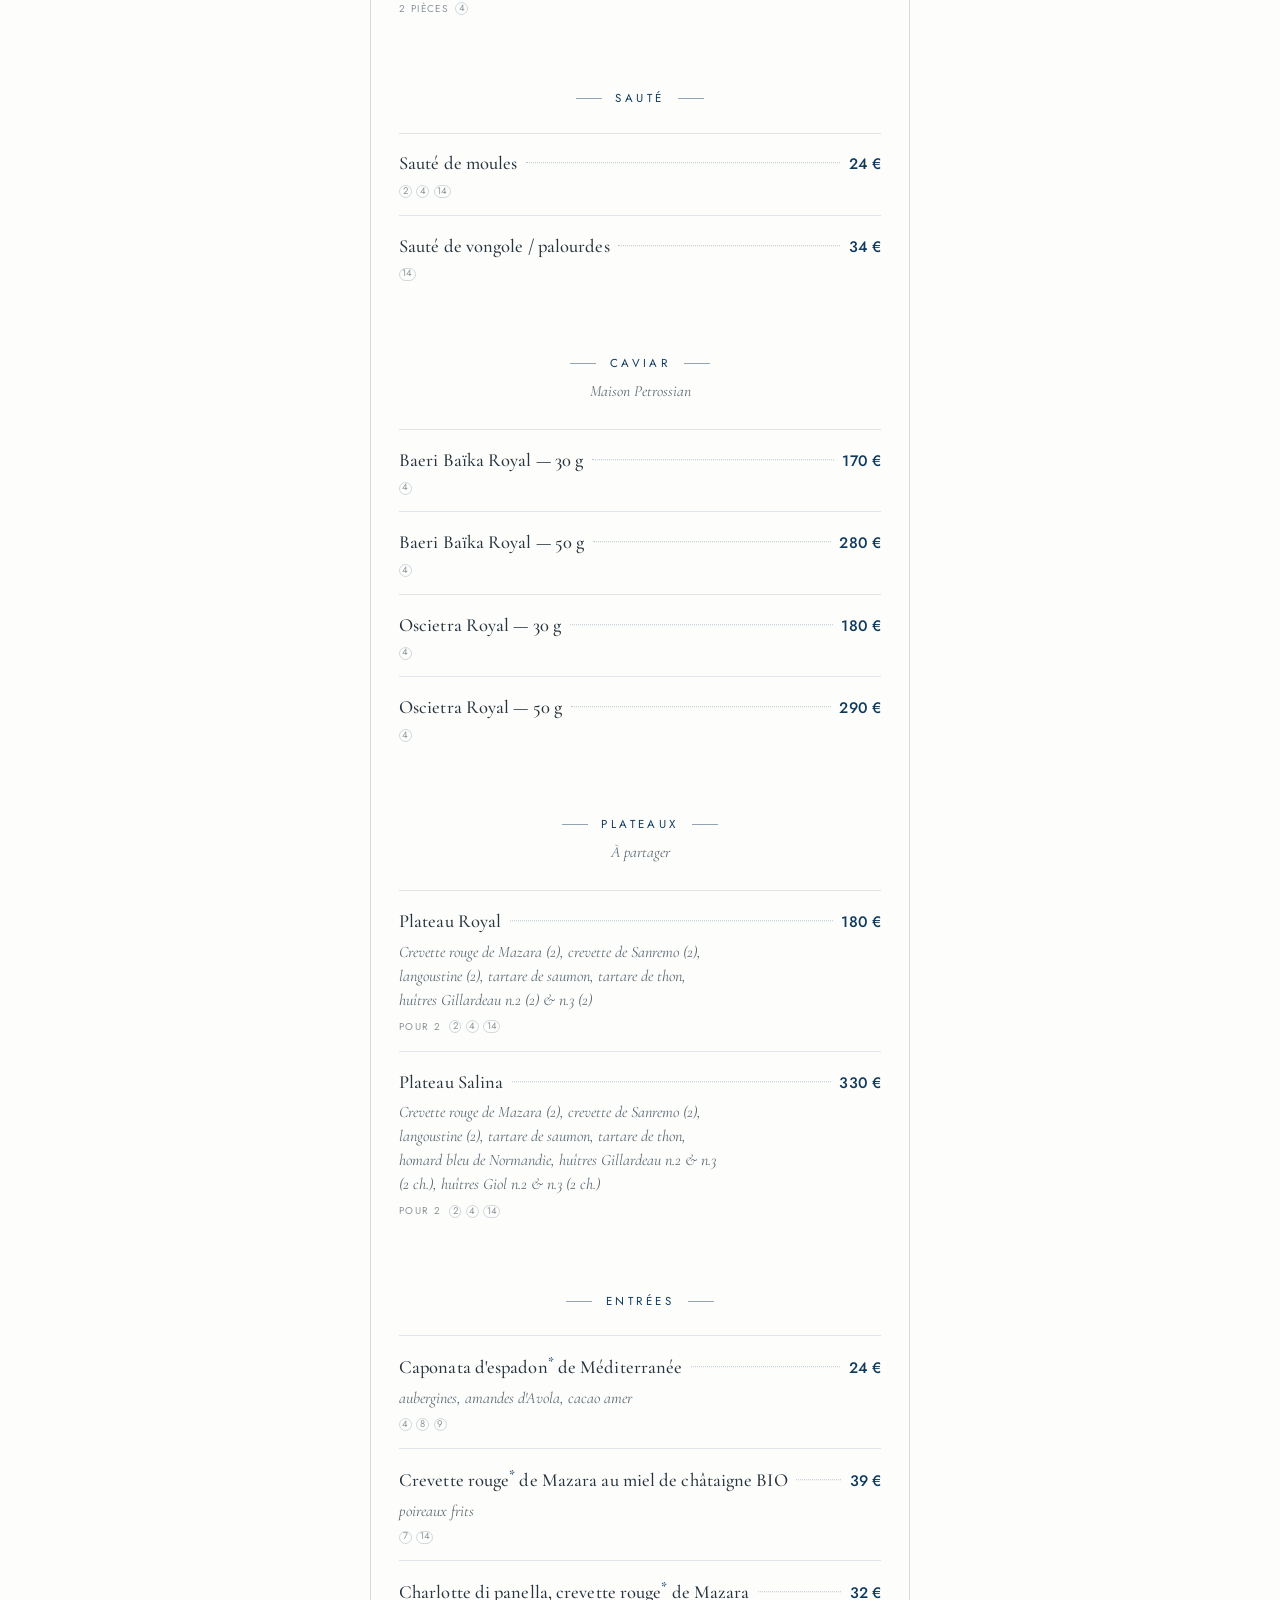
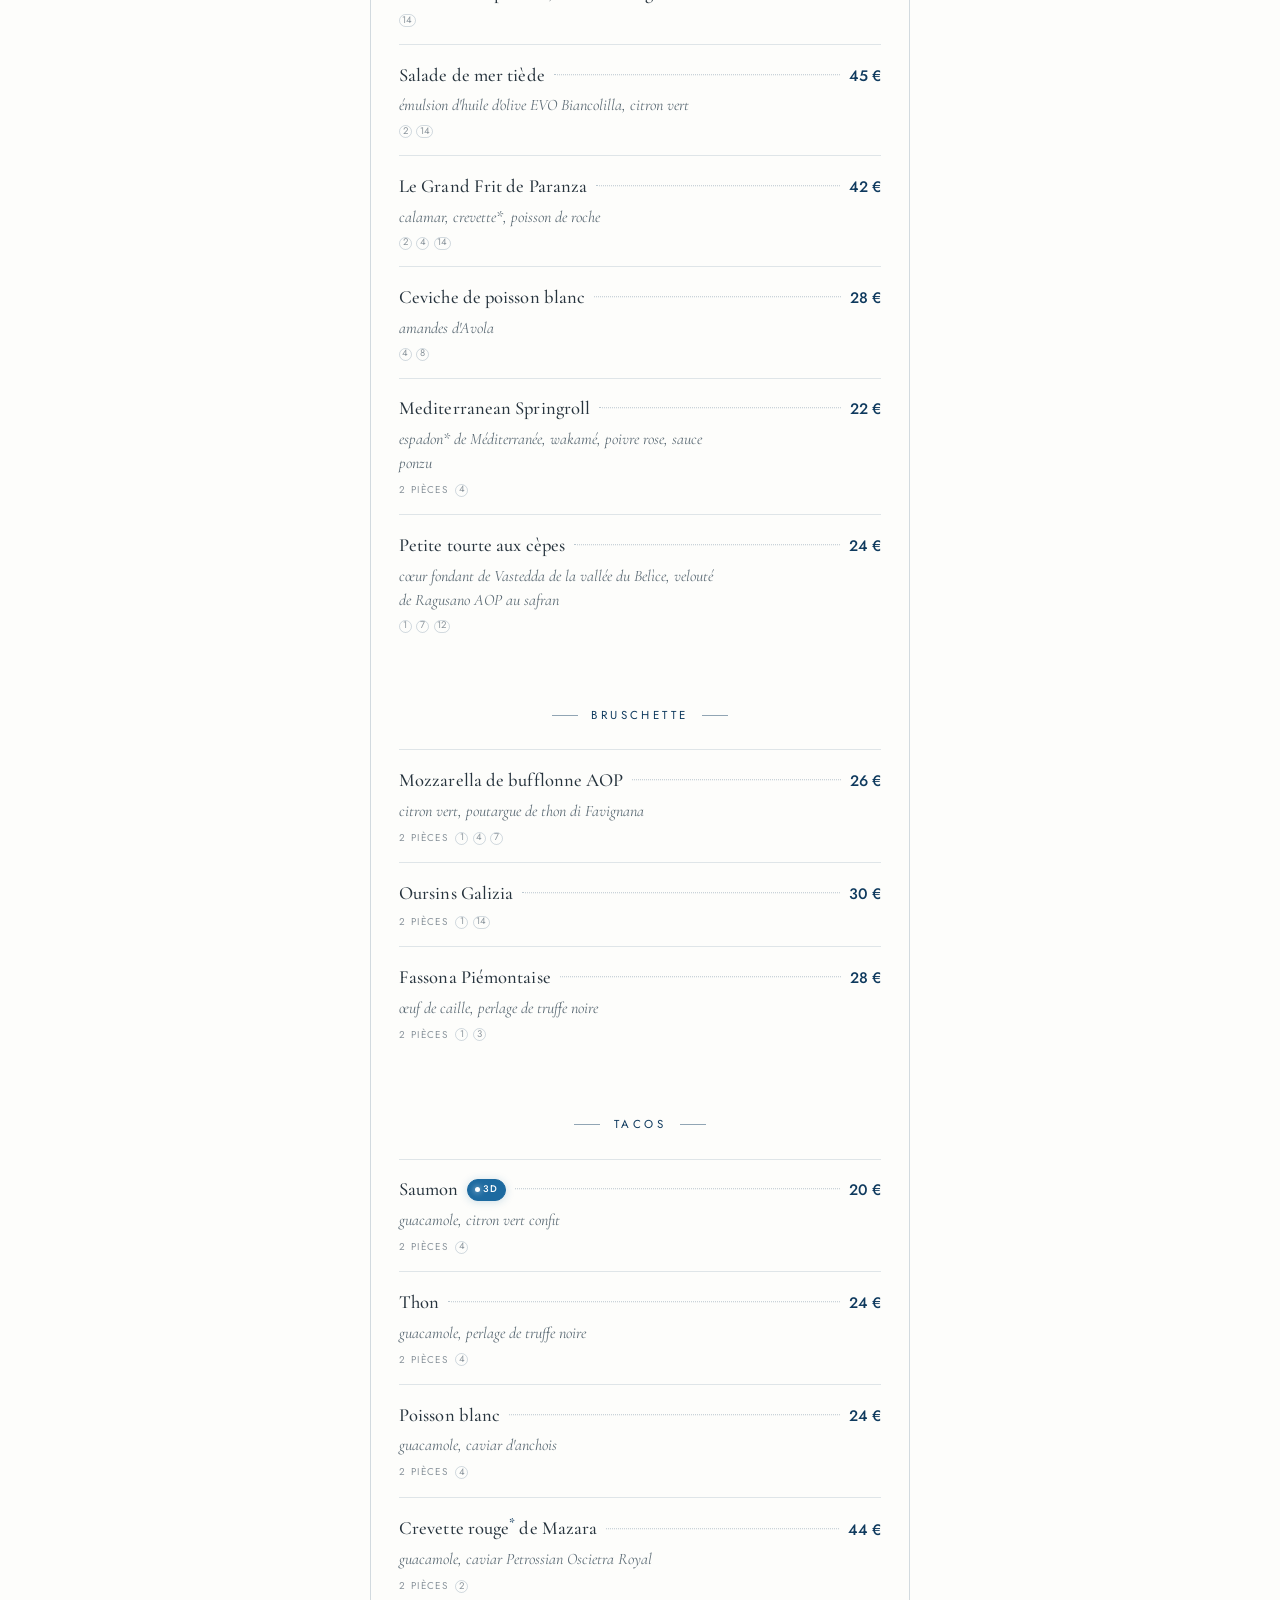
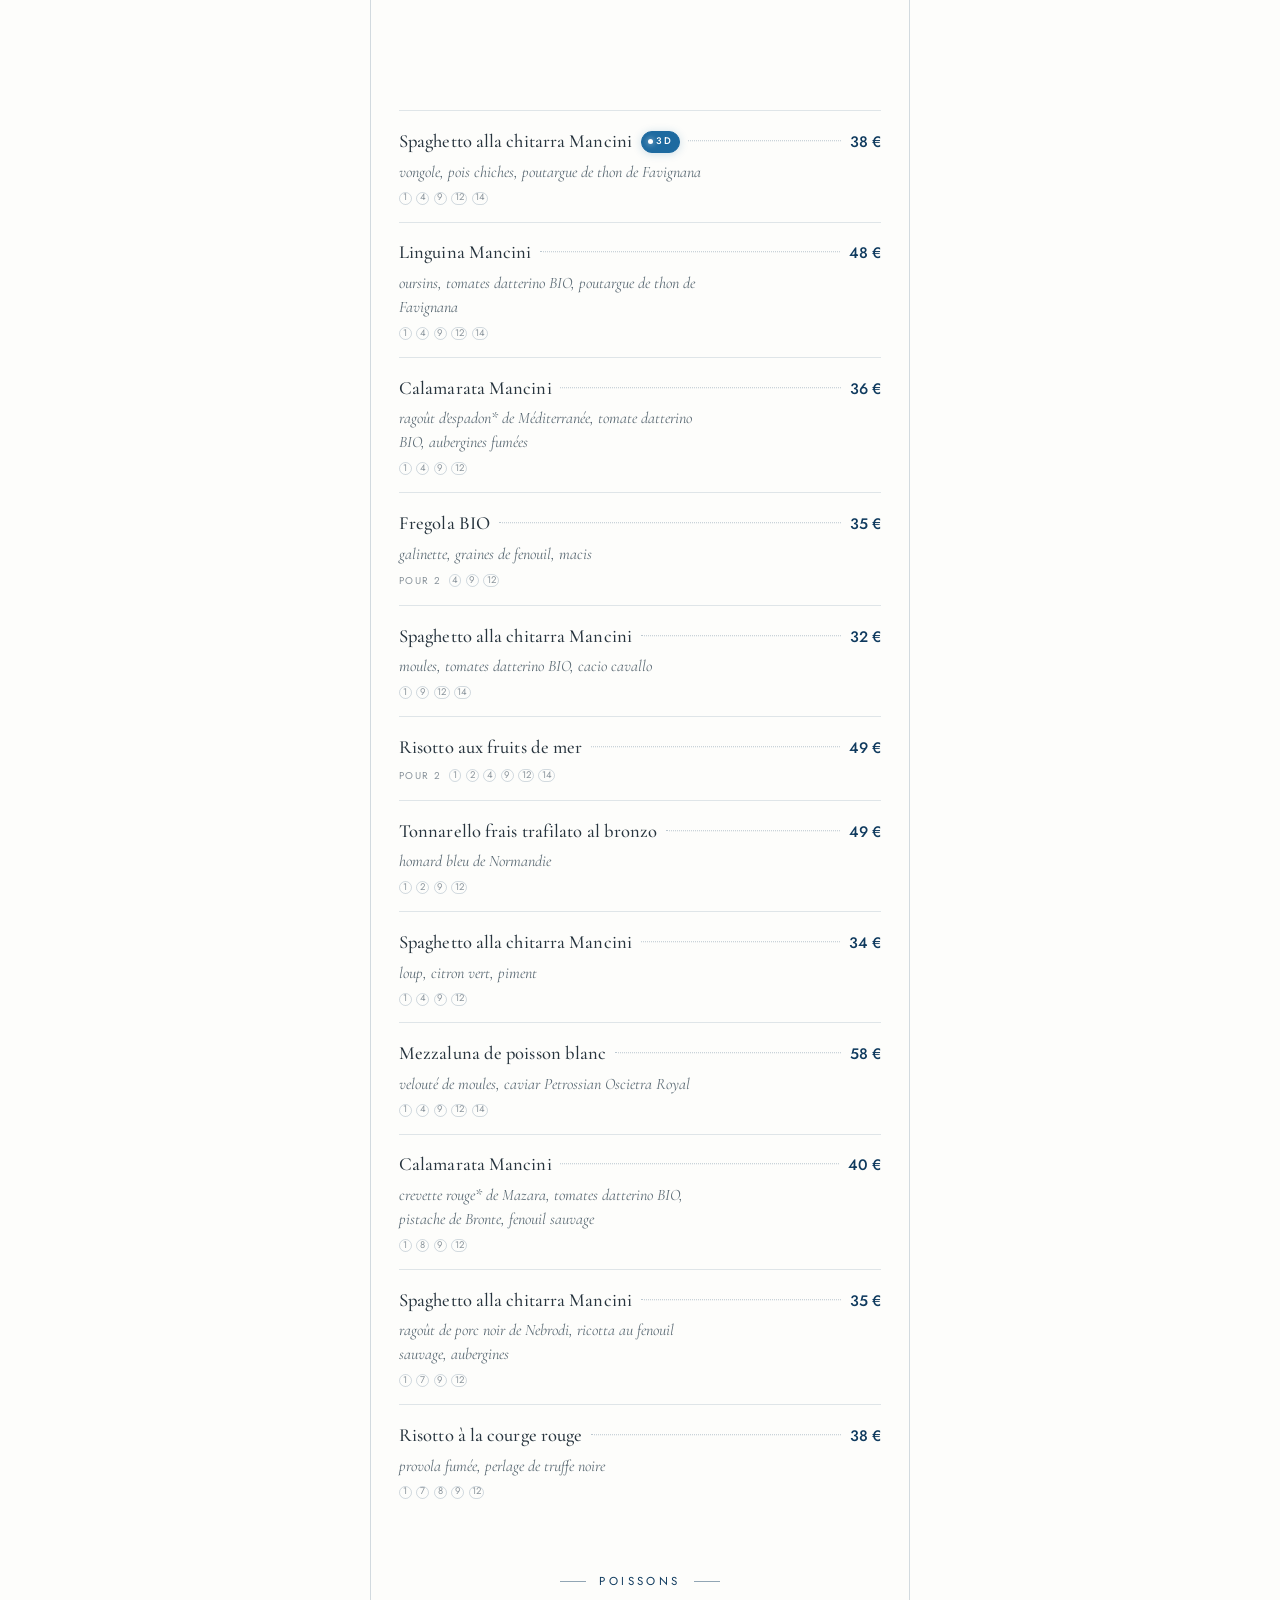
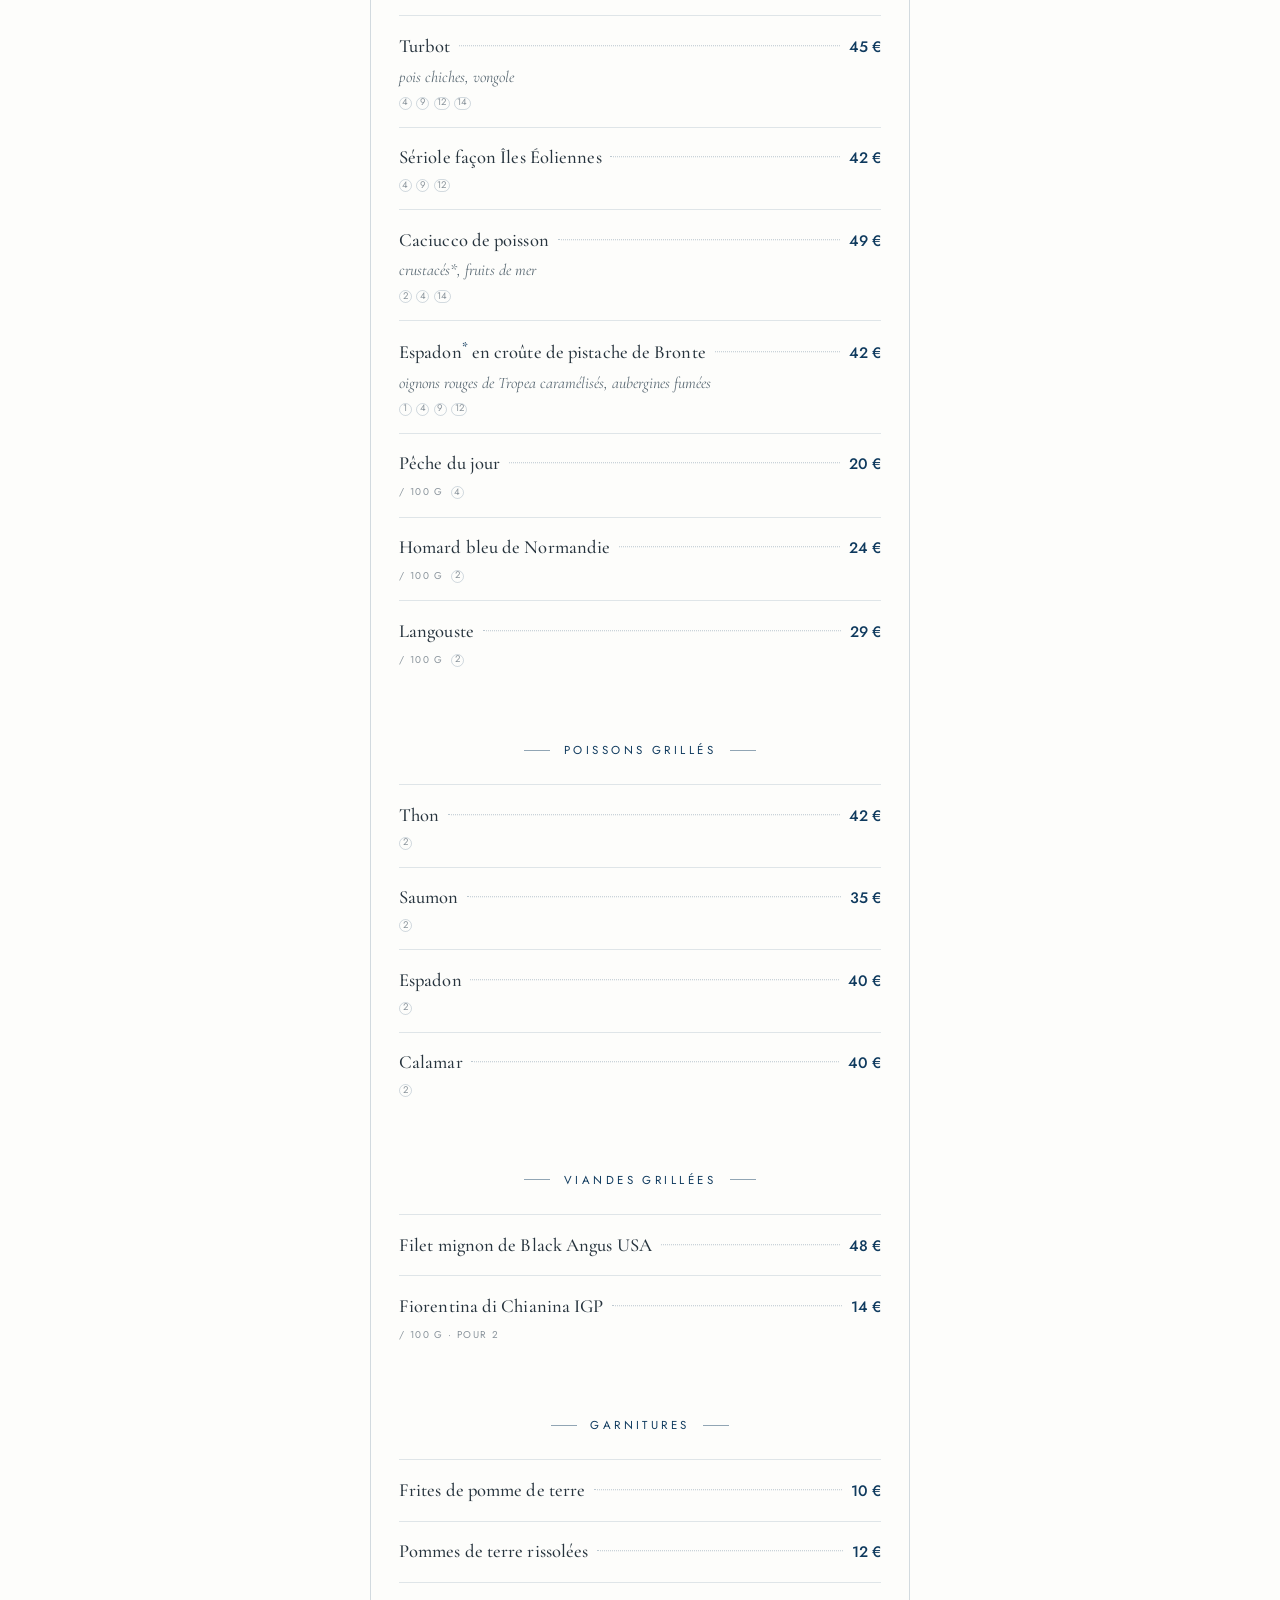
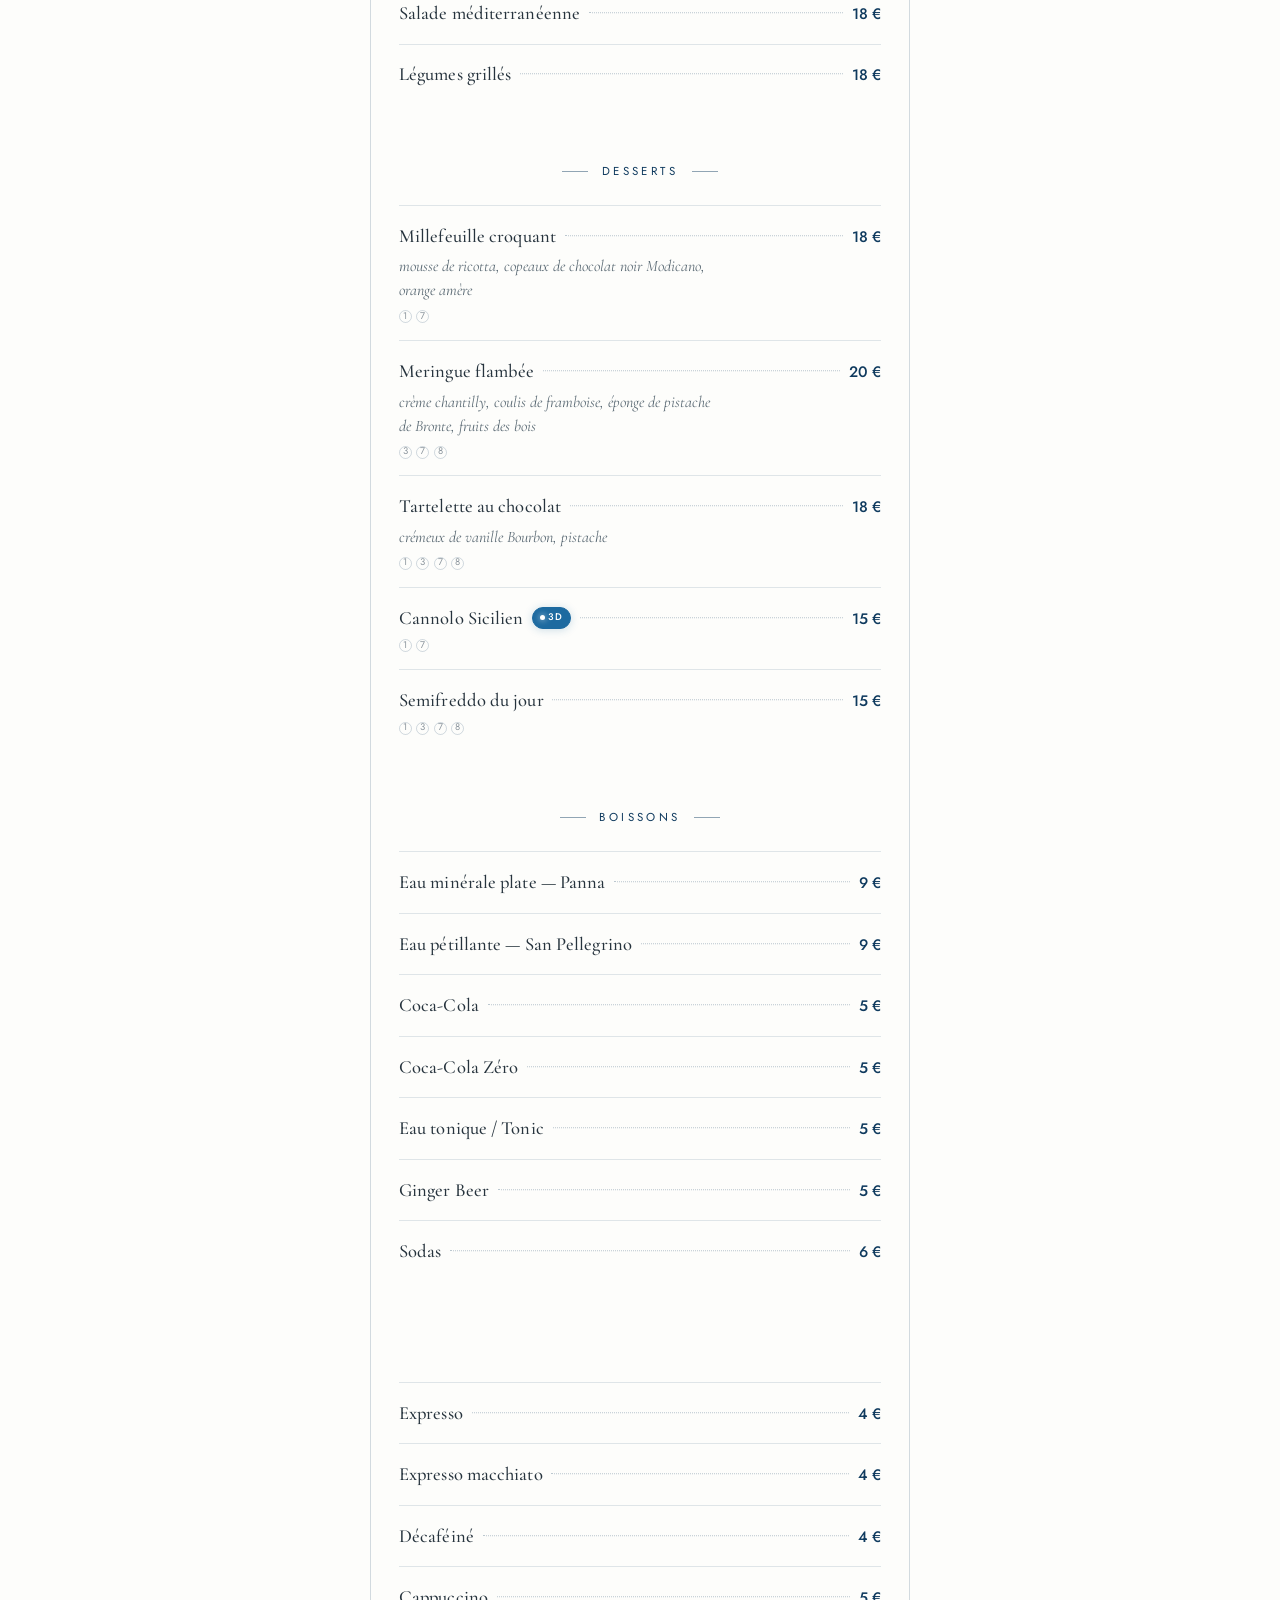
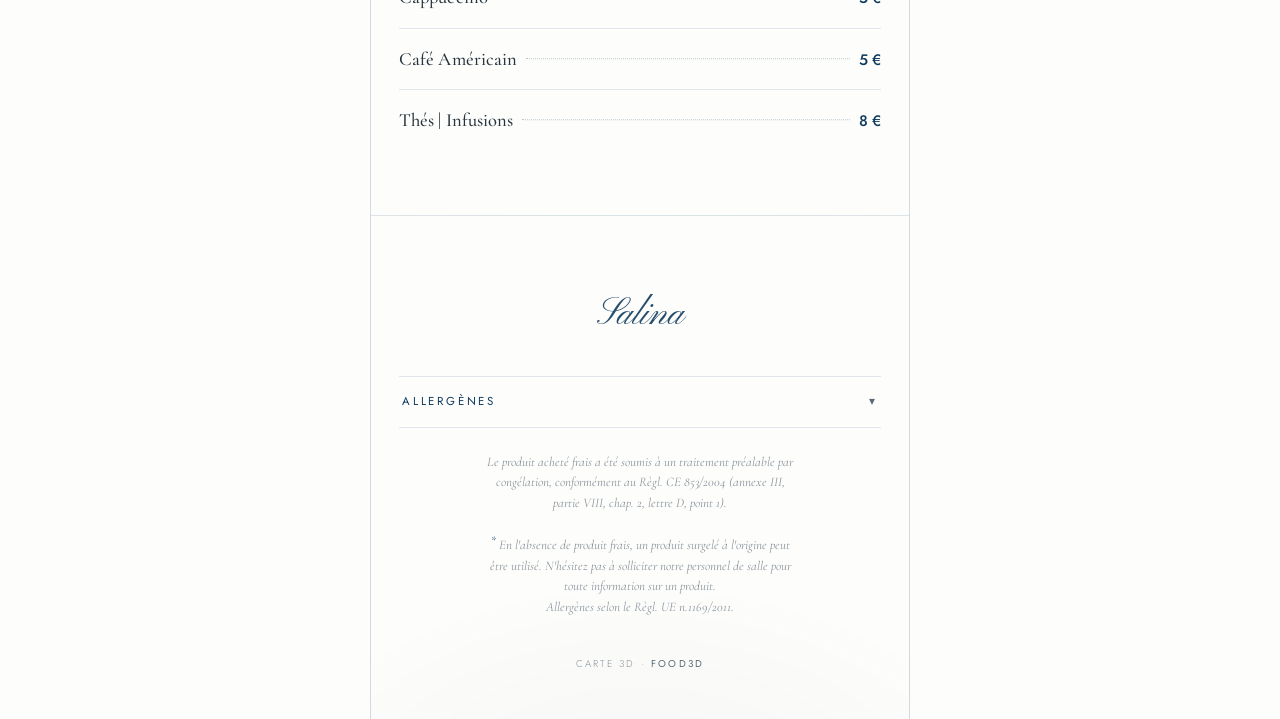
==== commit 4a62ac6a: "Add files via upload" ====
--- a/salina-menu.html
+++ b/salina-menu.html
@@ -377,7 +377,7 @@
       {
         title: "Tartares",
         items: [
-          { name:"Thon", price:"28", alg:[4], splat:"tartare" },
+          { name:"Thon", price:"28", alg:[4], splat:"thon" },
           { name:"Saumon", price:"26", alg:[4] },
           { name:"Daurade", price:"26", alg:[4] },
           { name:"Sériole", price:"28", alg:[4] },
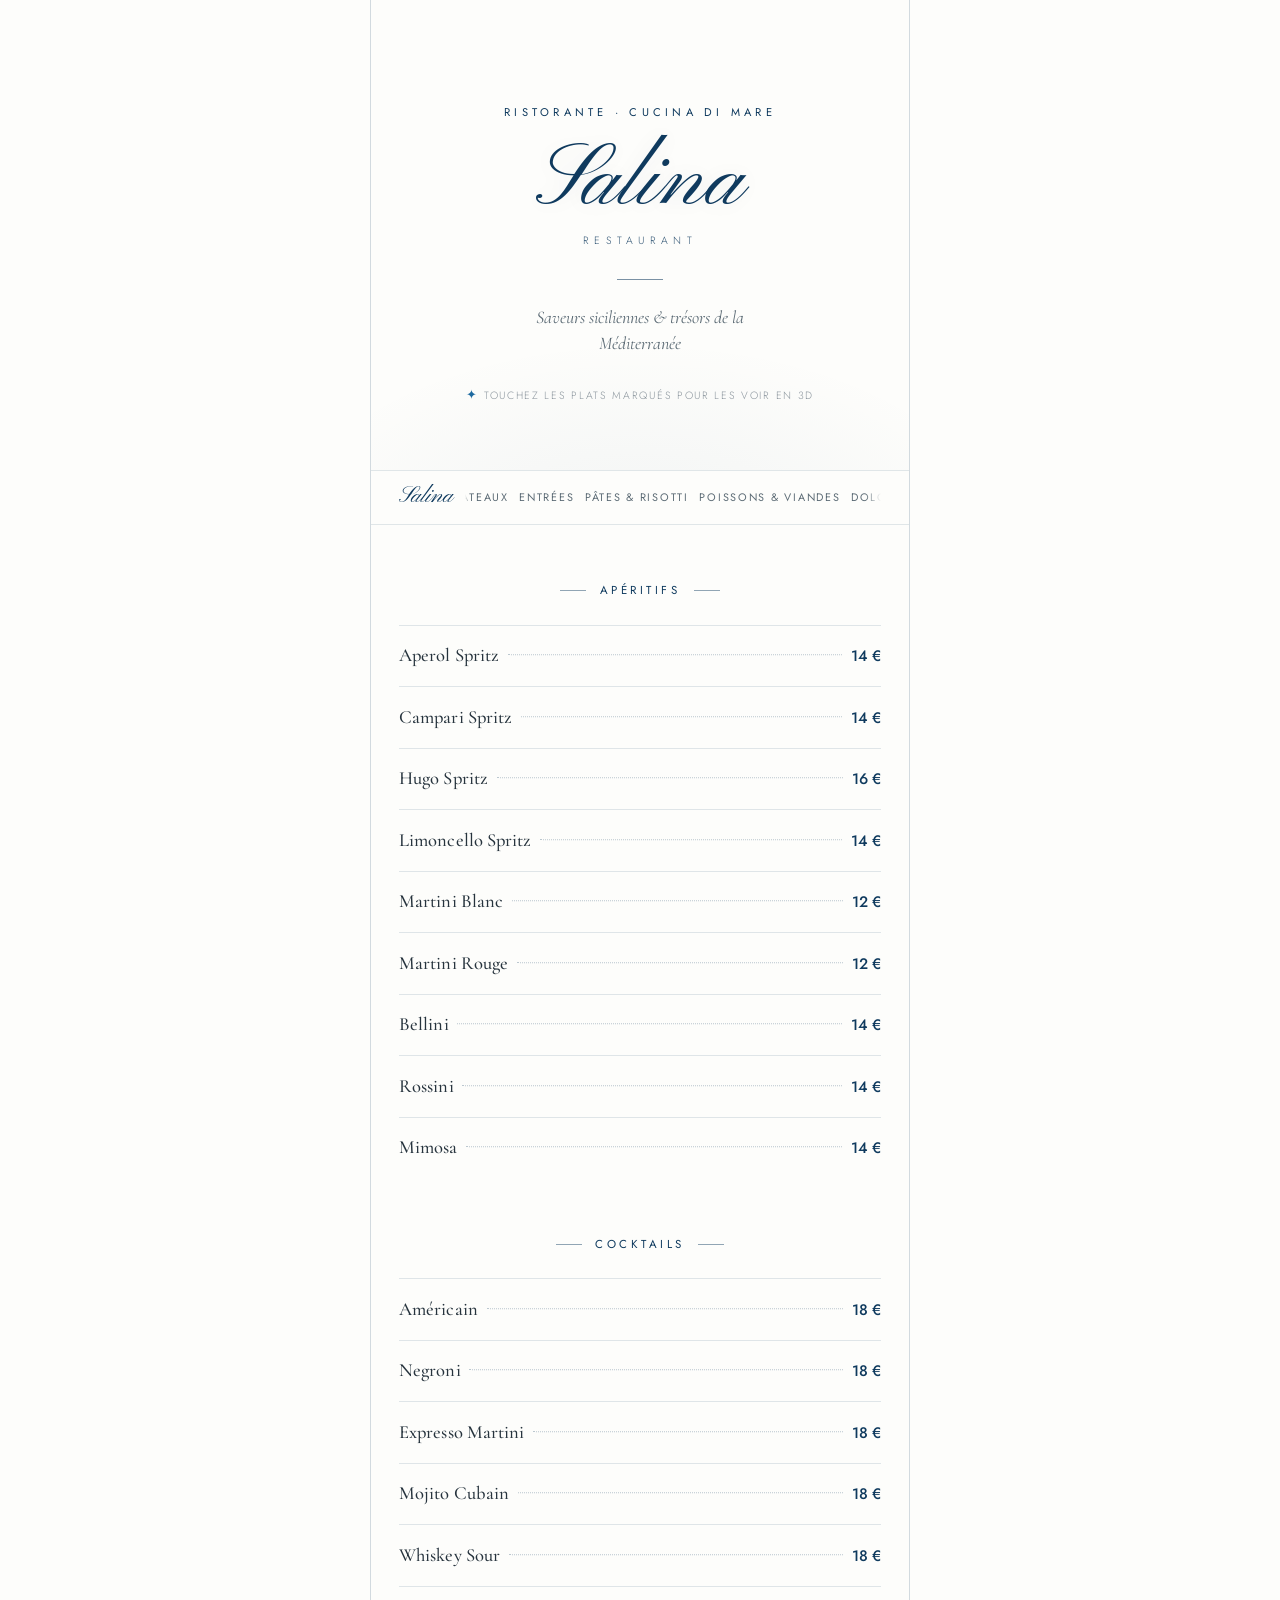
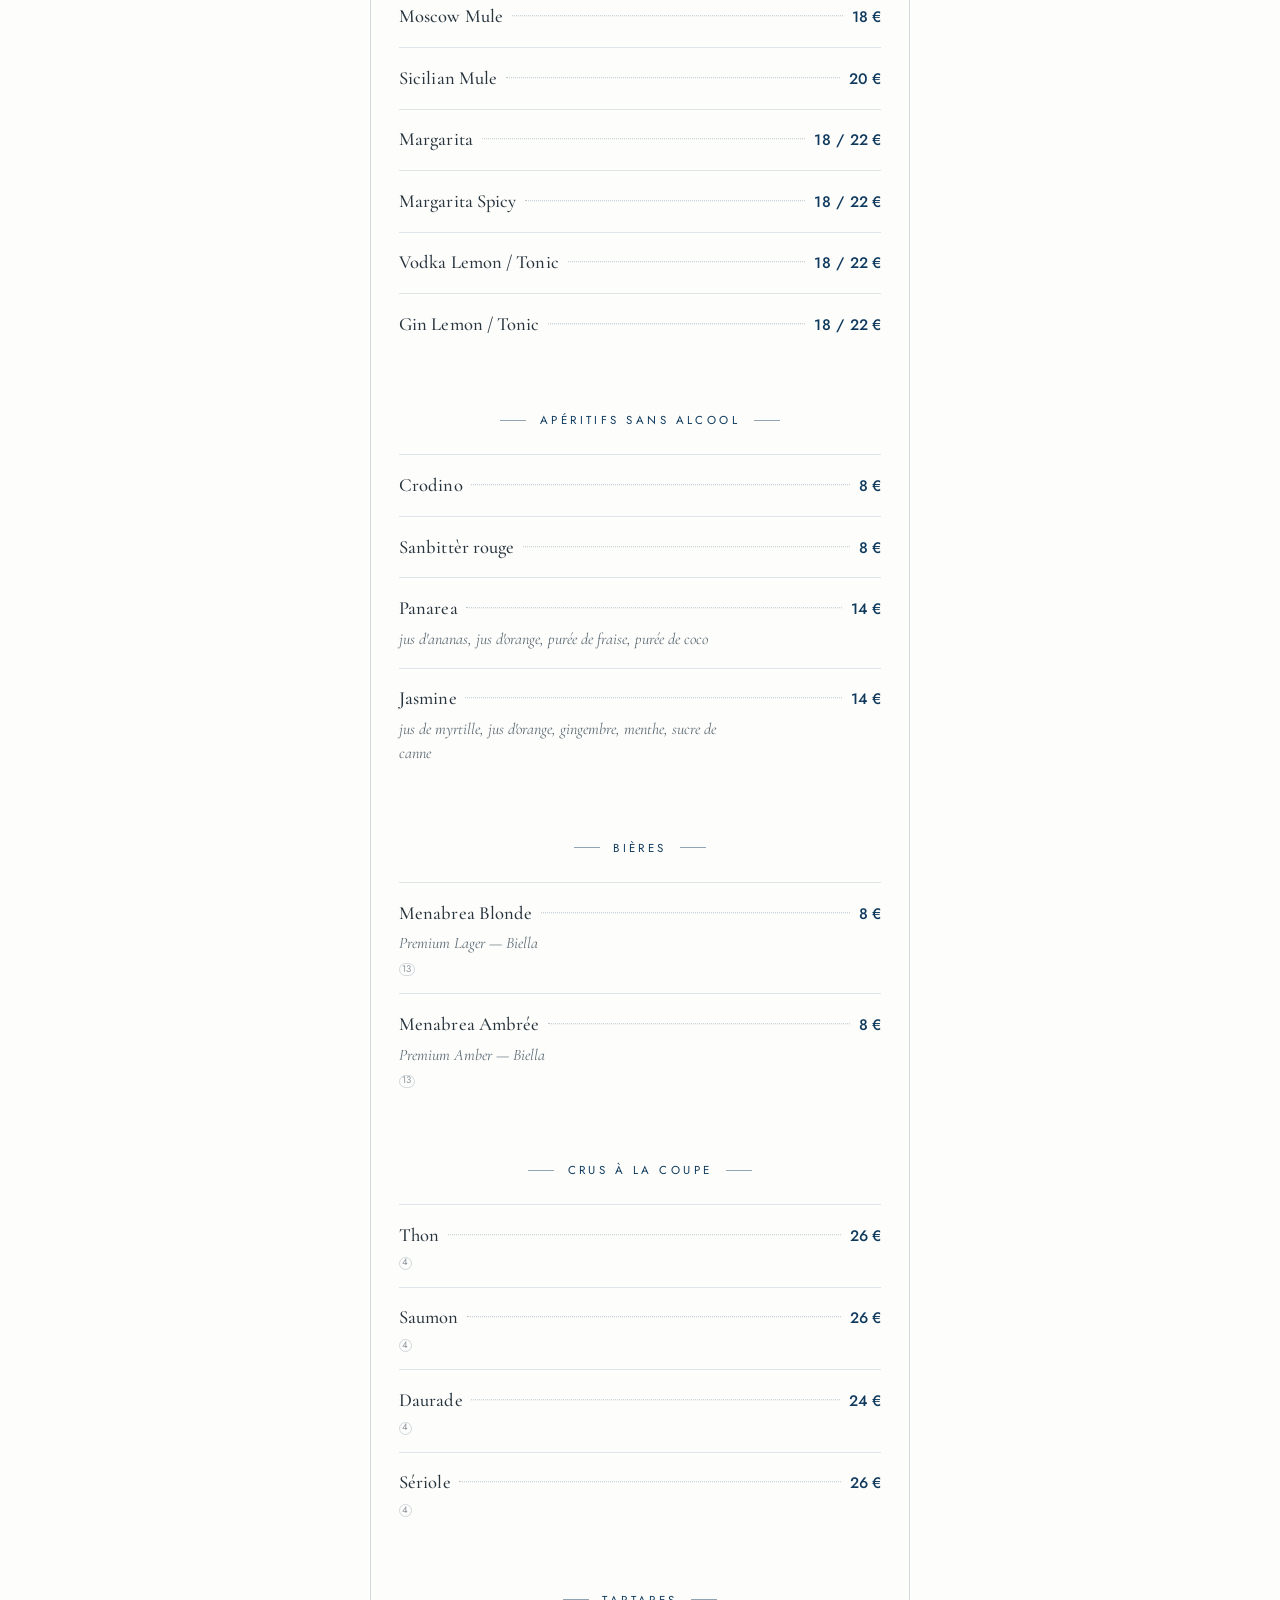
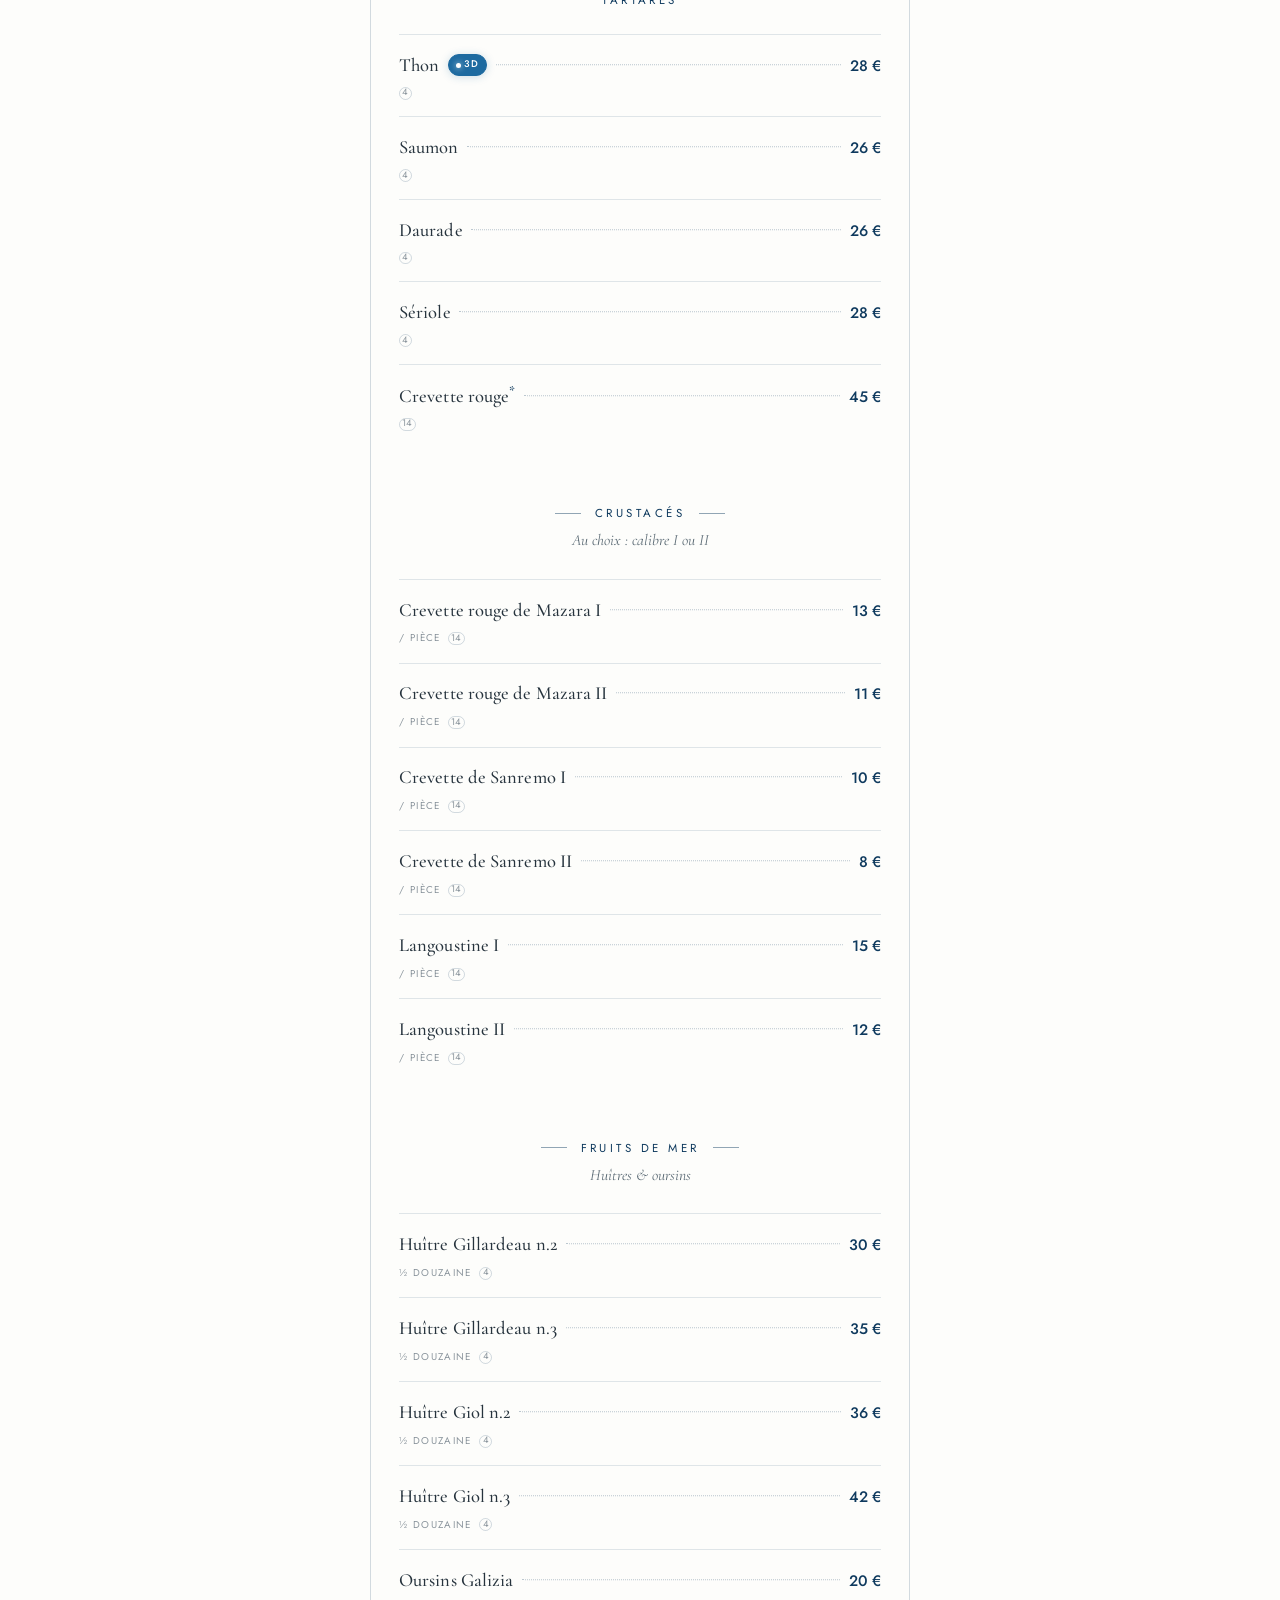
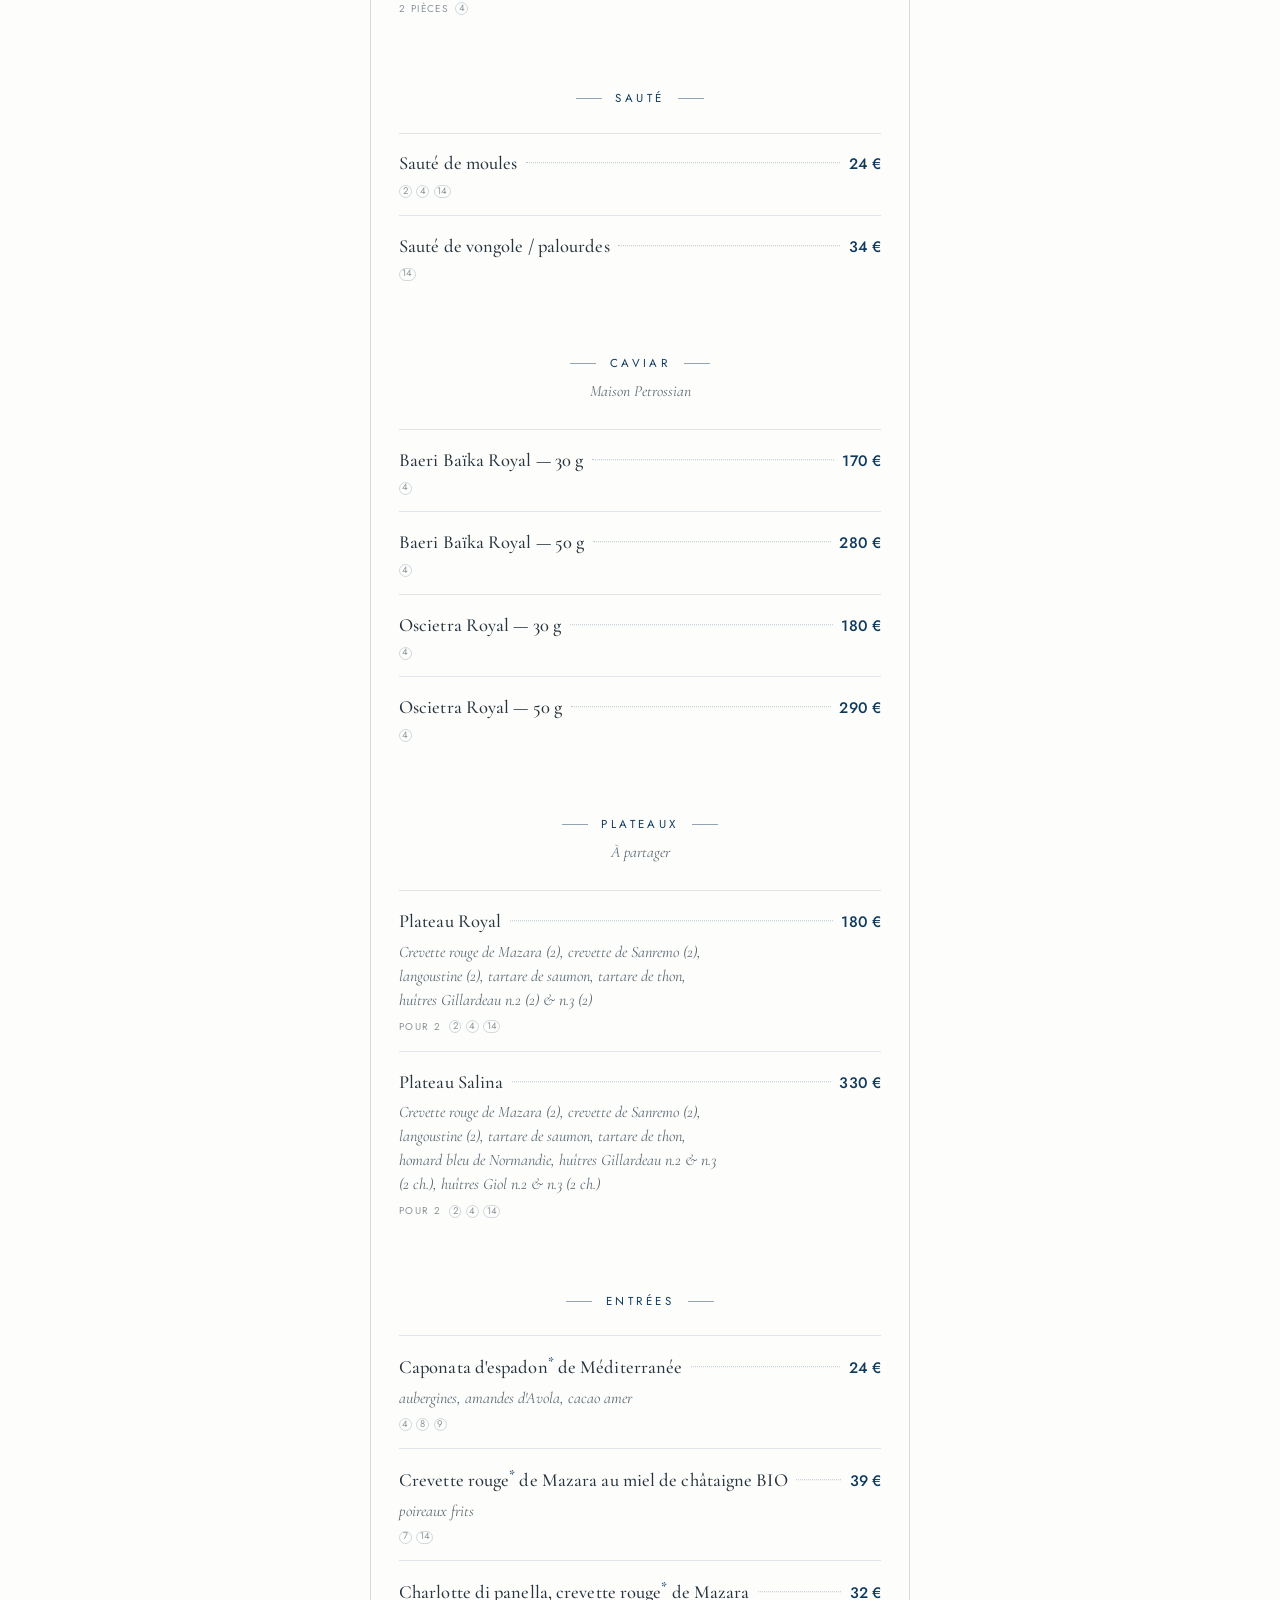
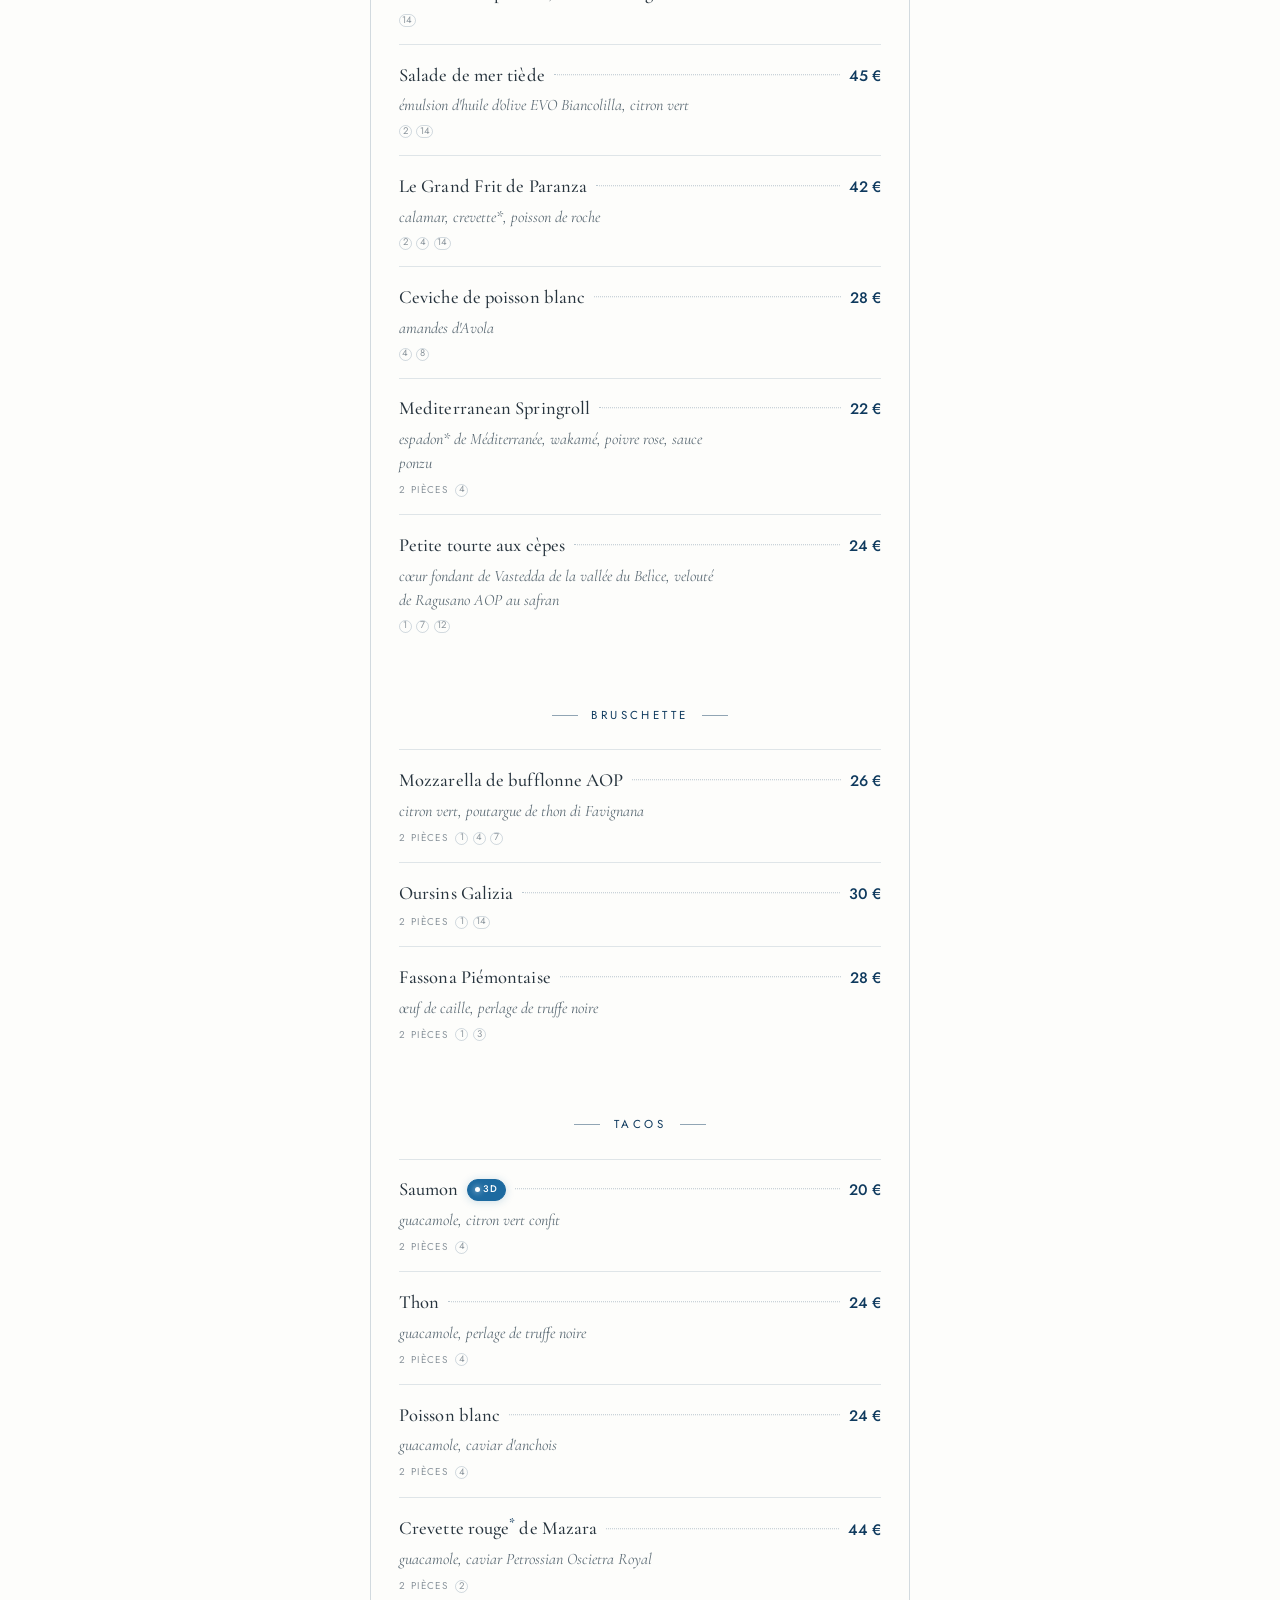
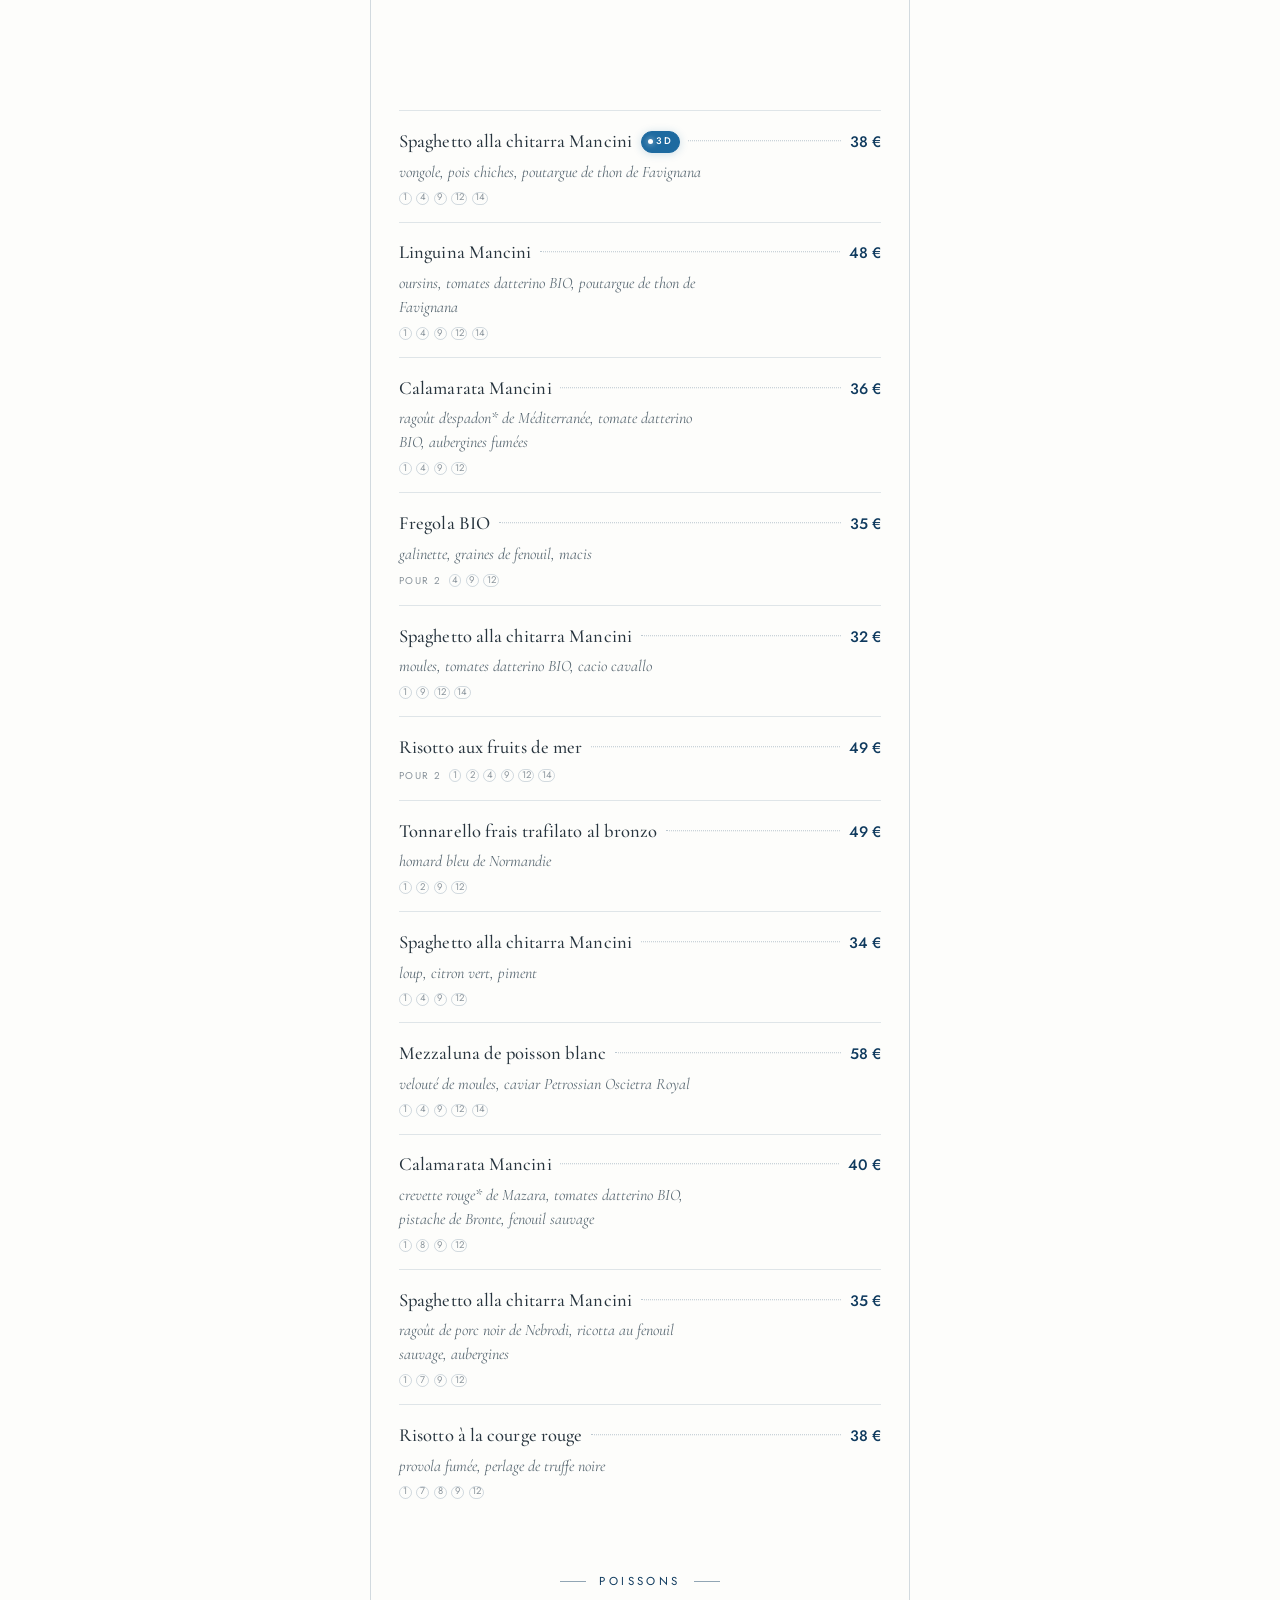
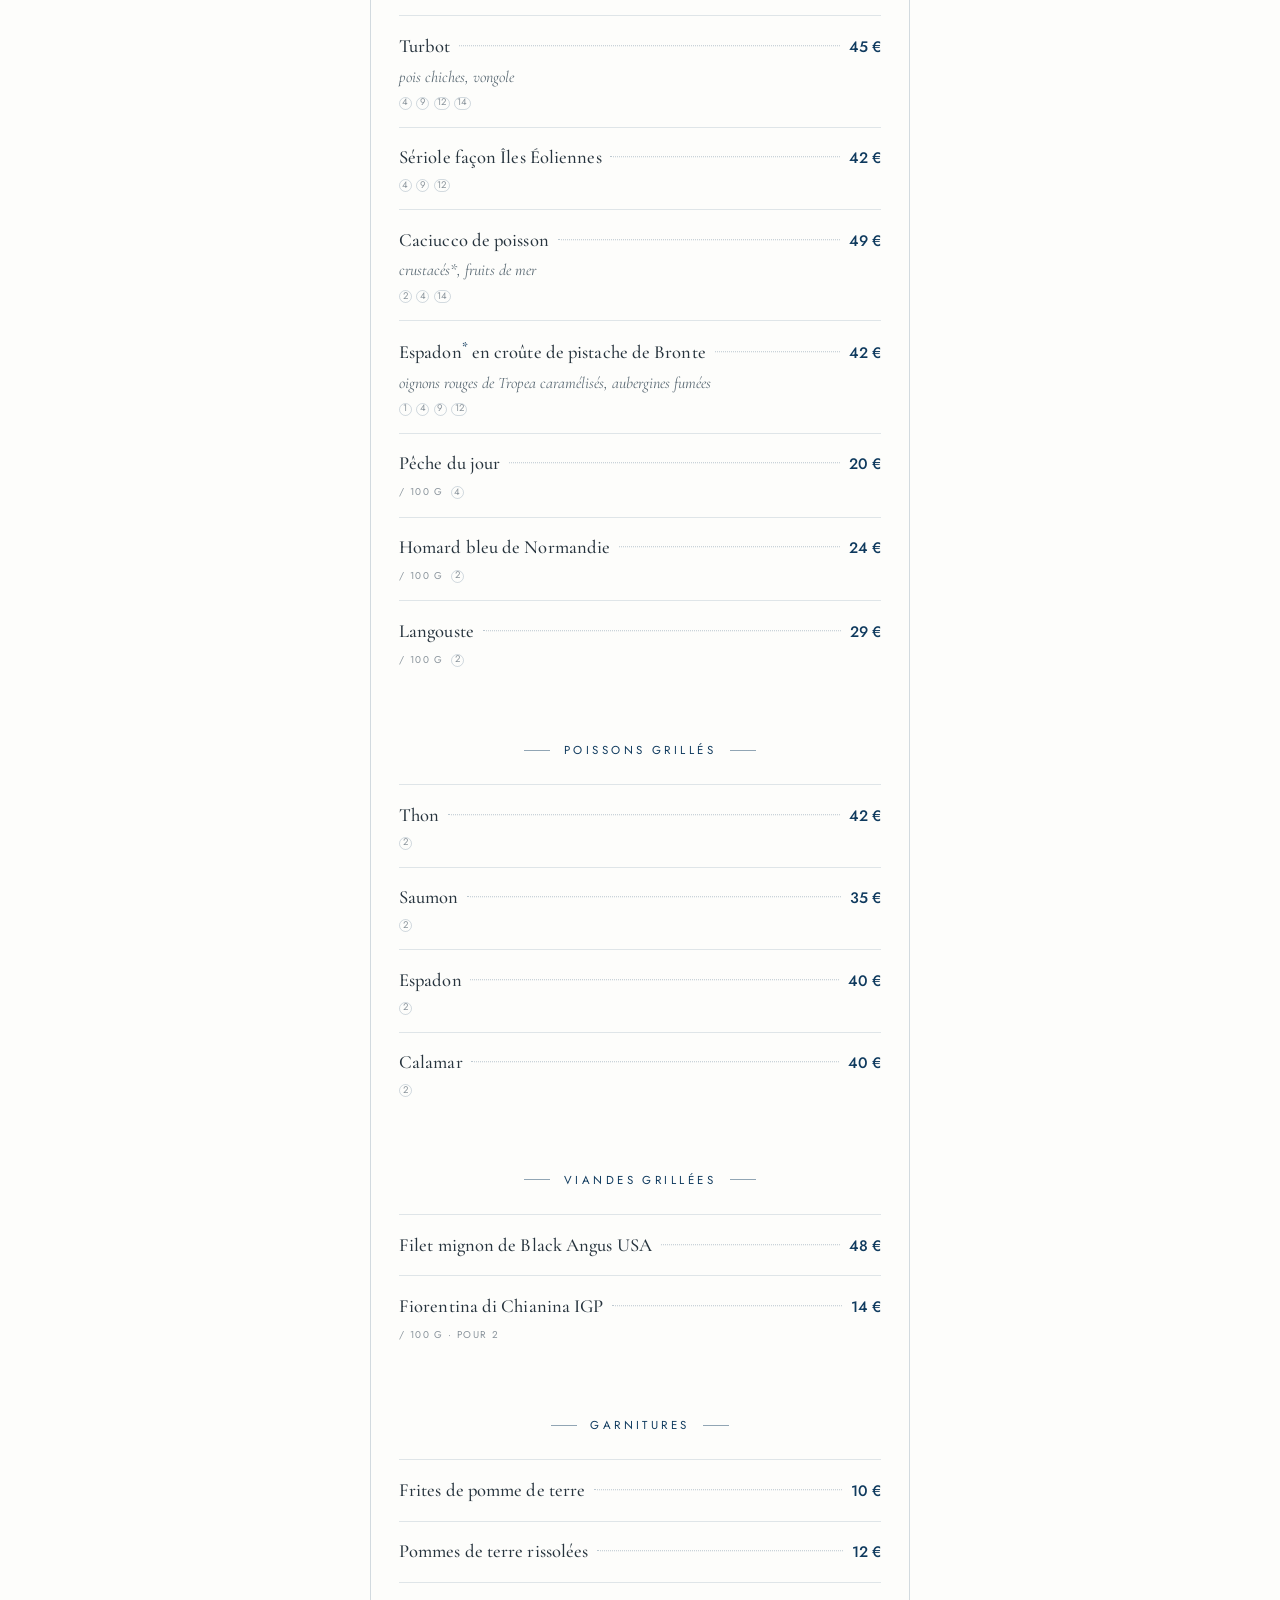
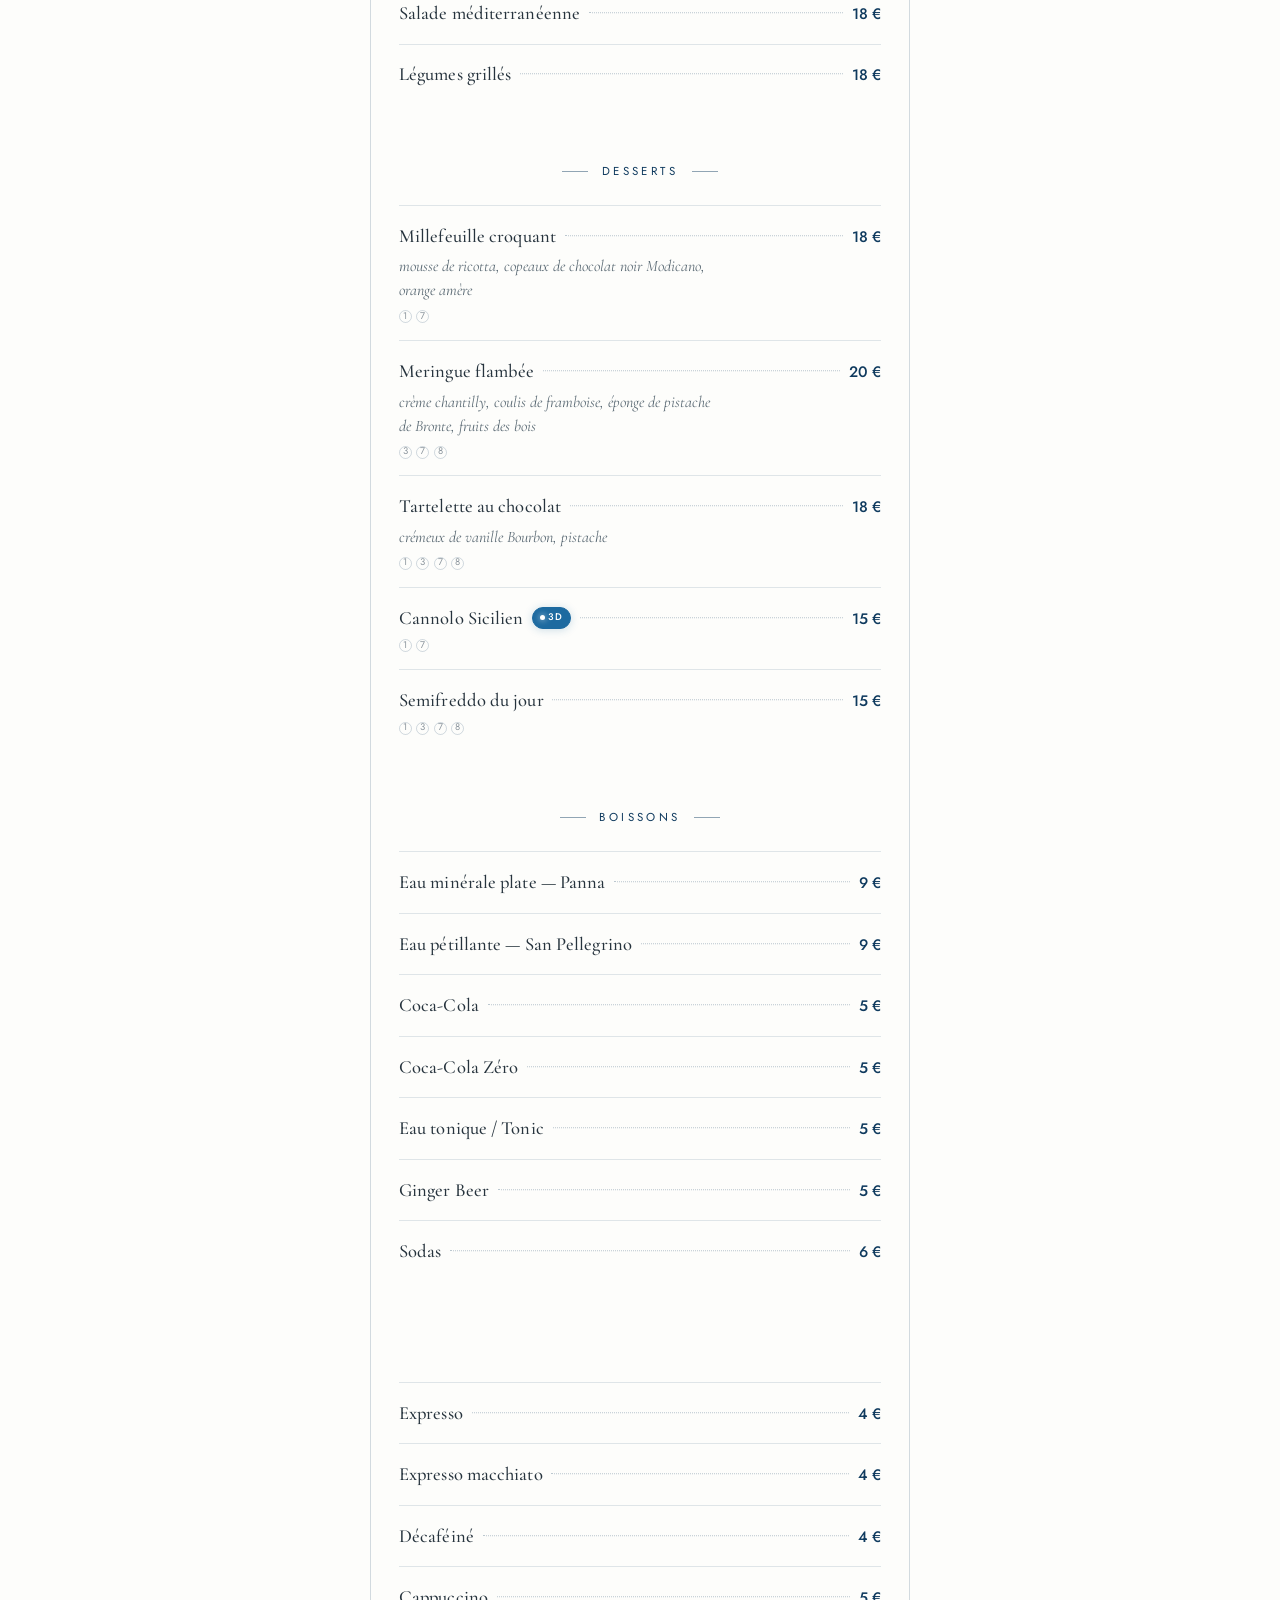
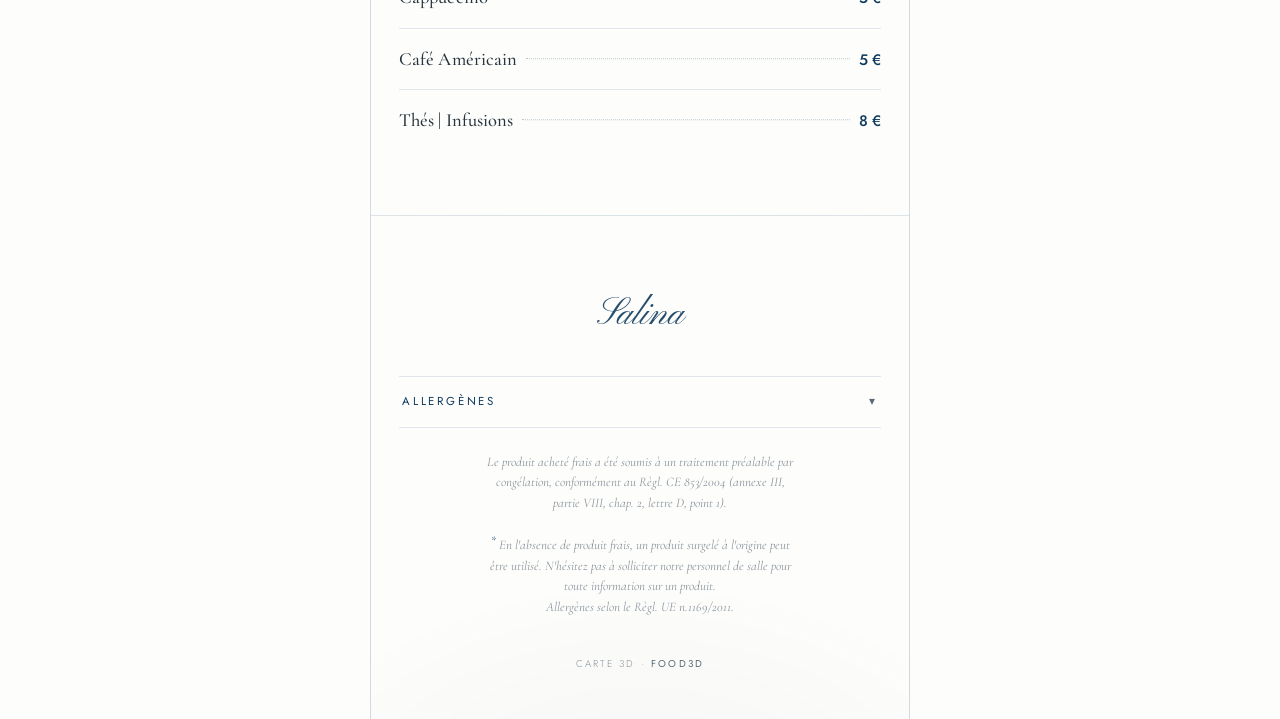
==== commit 7835caf1: "Add files via upload" ====
--- a/salina-menu.html
+++ b/salina-menu.html
@@ -309,6 +309,11 @@
                   qui ouvre salina-viewer.html?dish=cléDuPlat)
    ============================================================ */
 
+// Version du viewer : à incrémenter à CHAQUE déploiement viewer/CSS/PLY.
+// Injectée dans les liens 3D → force le navigateur et le CDN à recharger
+// la page viewer ET le .ply (sinon cache tenace par URL complète).
+const VIEWER_V = "1008";
+
 const CHAPTERS = [
   {
     id: "aperitivo", nav: "Apéritivo",
@@ -621,7 +626,10 @@
 
   if(item.splat){
     const badge = el("a","badge3d");
-    badge.href = "salina-viewer.html?dish=" + item.splat;
+    // VIEWER_V : casse le cache navigateur/CDN du viewer ET des .ply R2
+    // (l'URL complète, query comprise, sert de clé de cache → sans ce
+    // paramètre, un plat déjà visité peut resservir l'ancien viewer).
+    badge.href = "salina-viewer.html?dish=" + item.splat + "&v=" + VIEWER_V;
     badge.setAttribute("aria-label", "Voir " + name.textContent.trim() + " en 3D");
     badge.innerHTML = '<span class="dot"></span>3D';
     head.appendChild(badge);
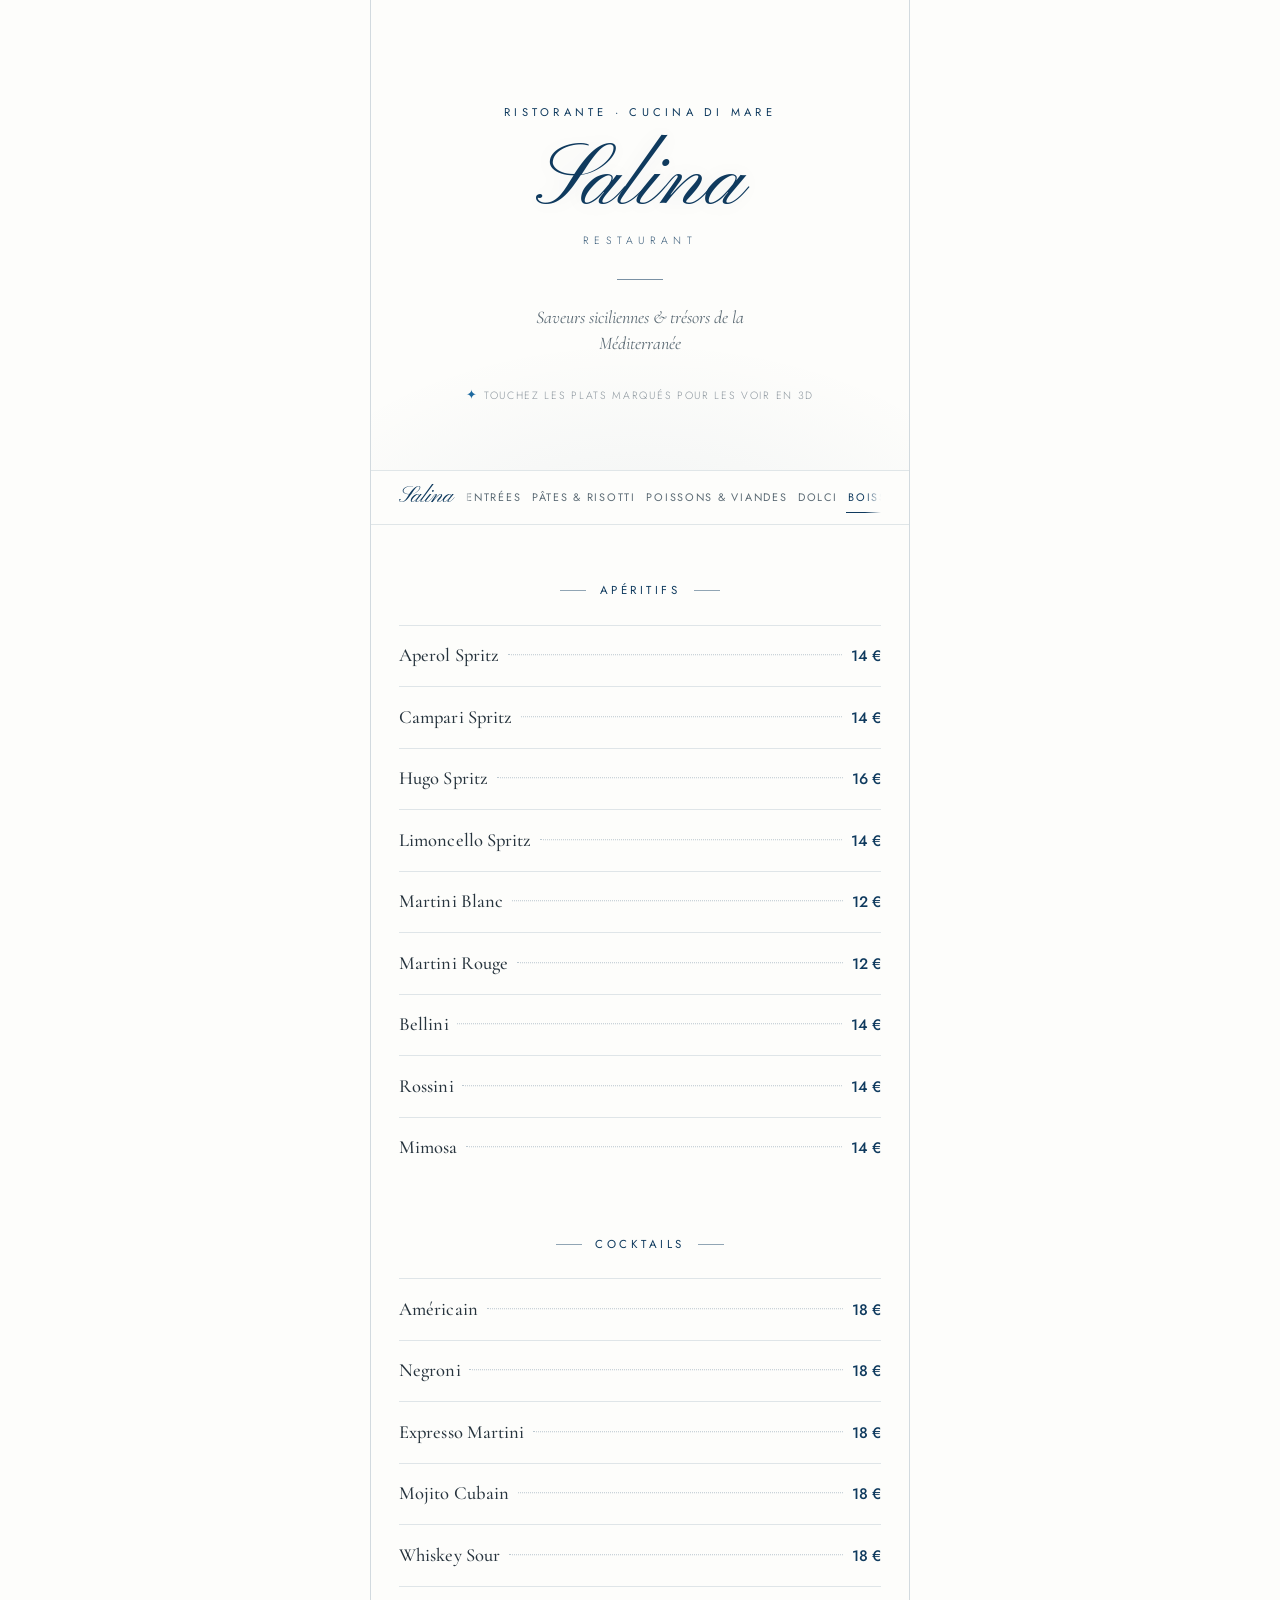
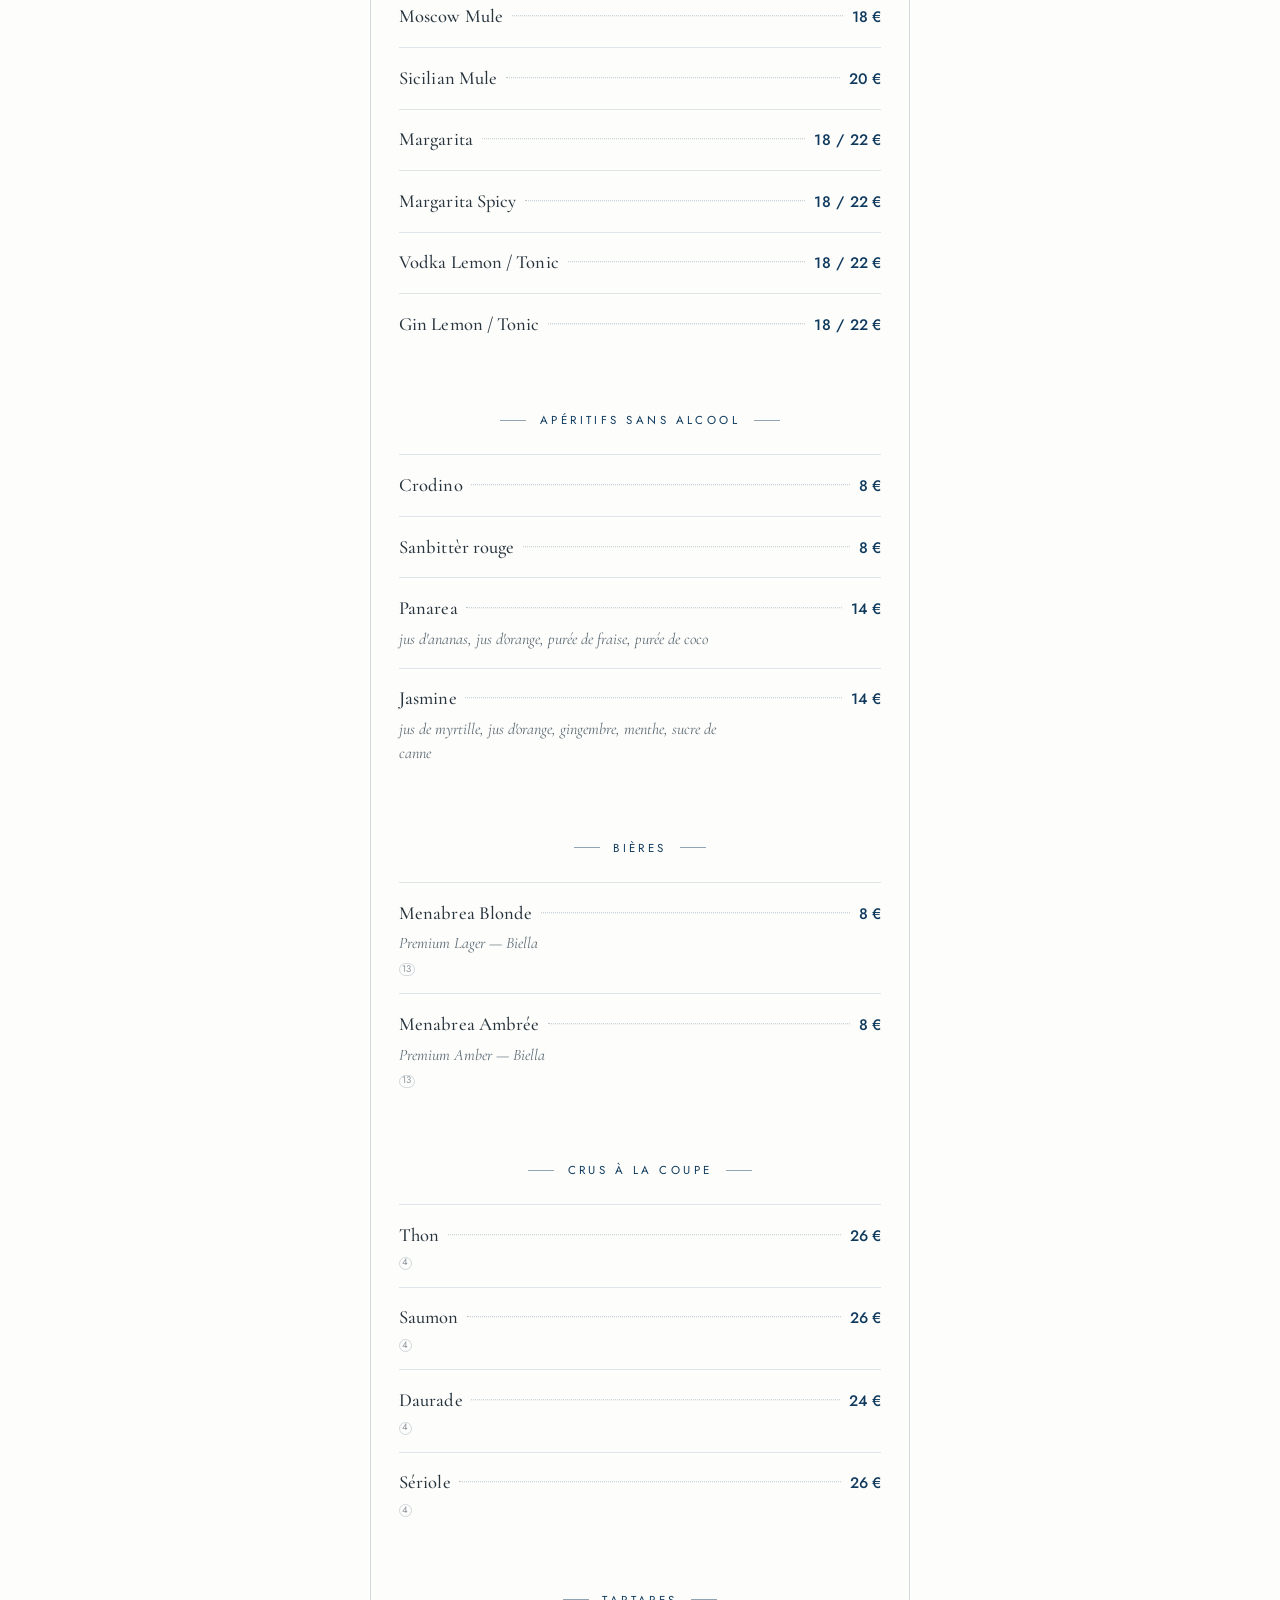
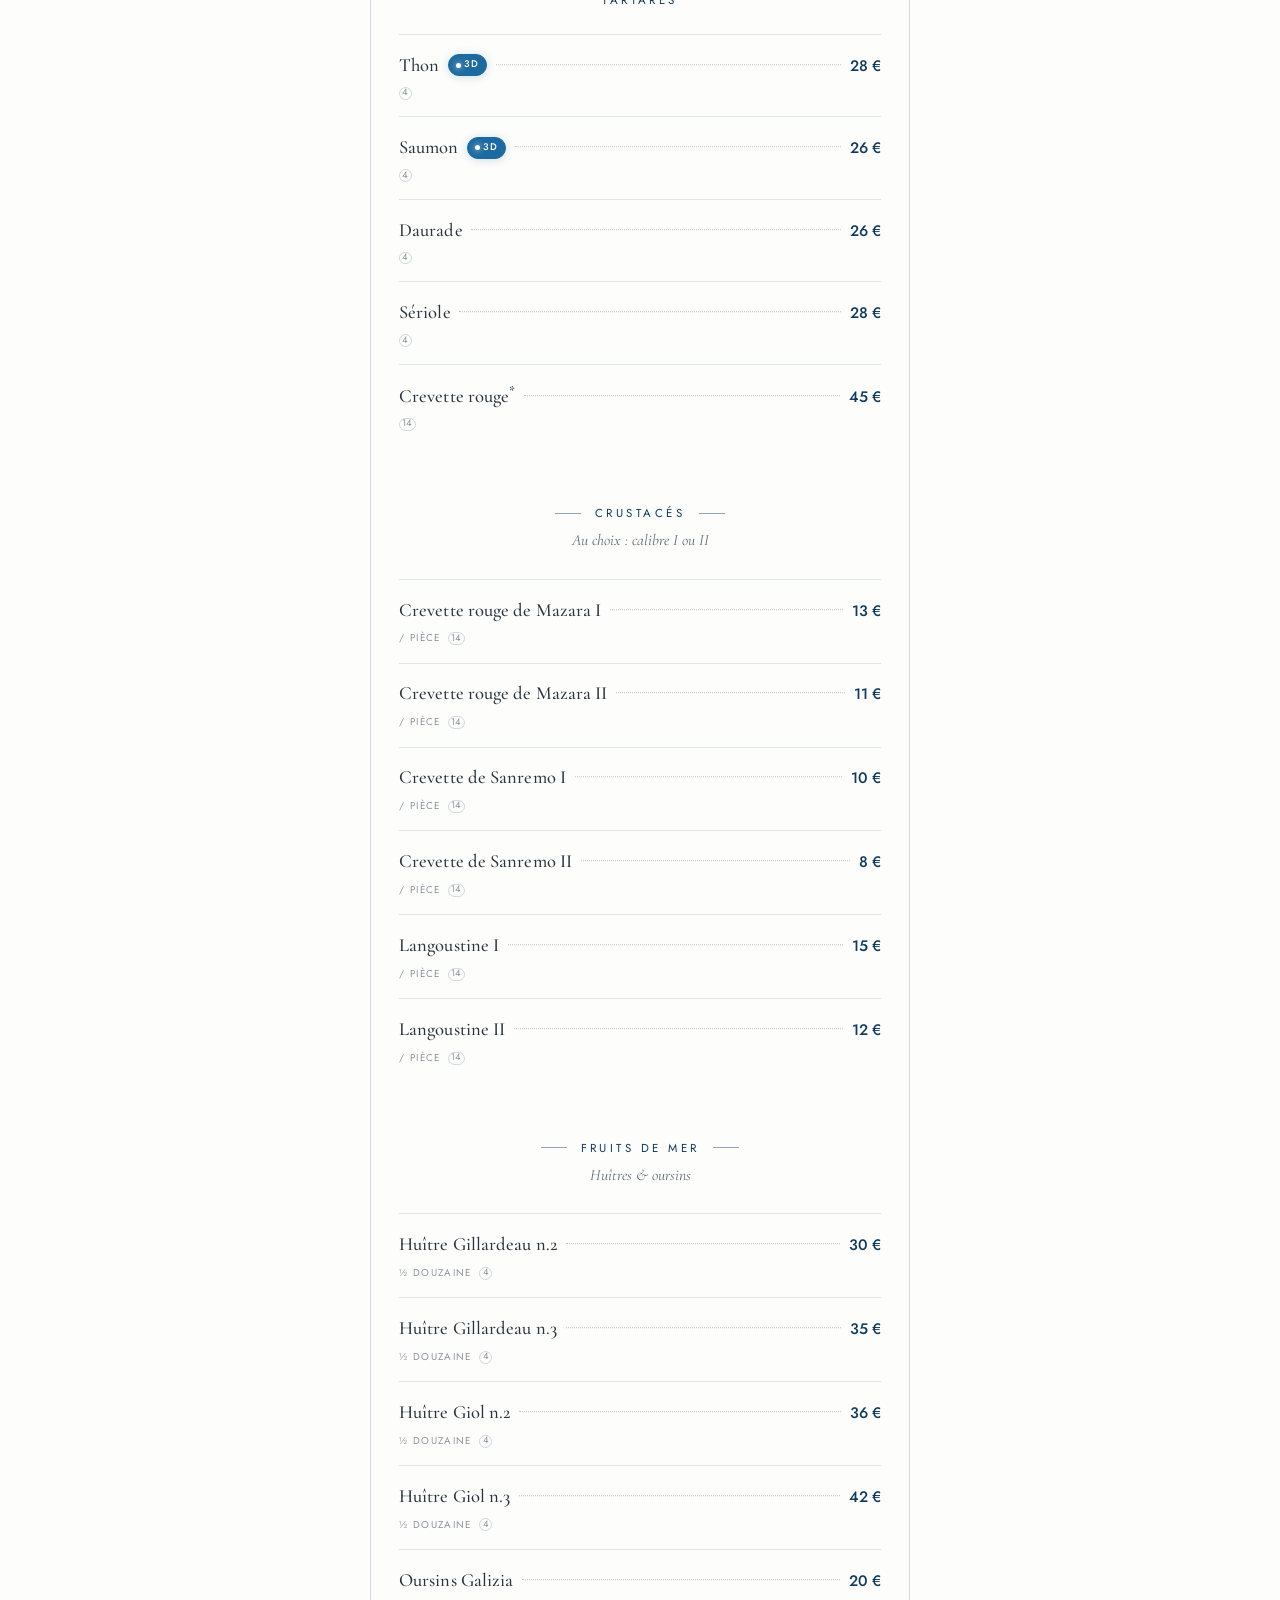
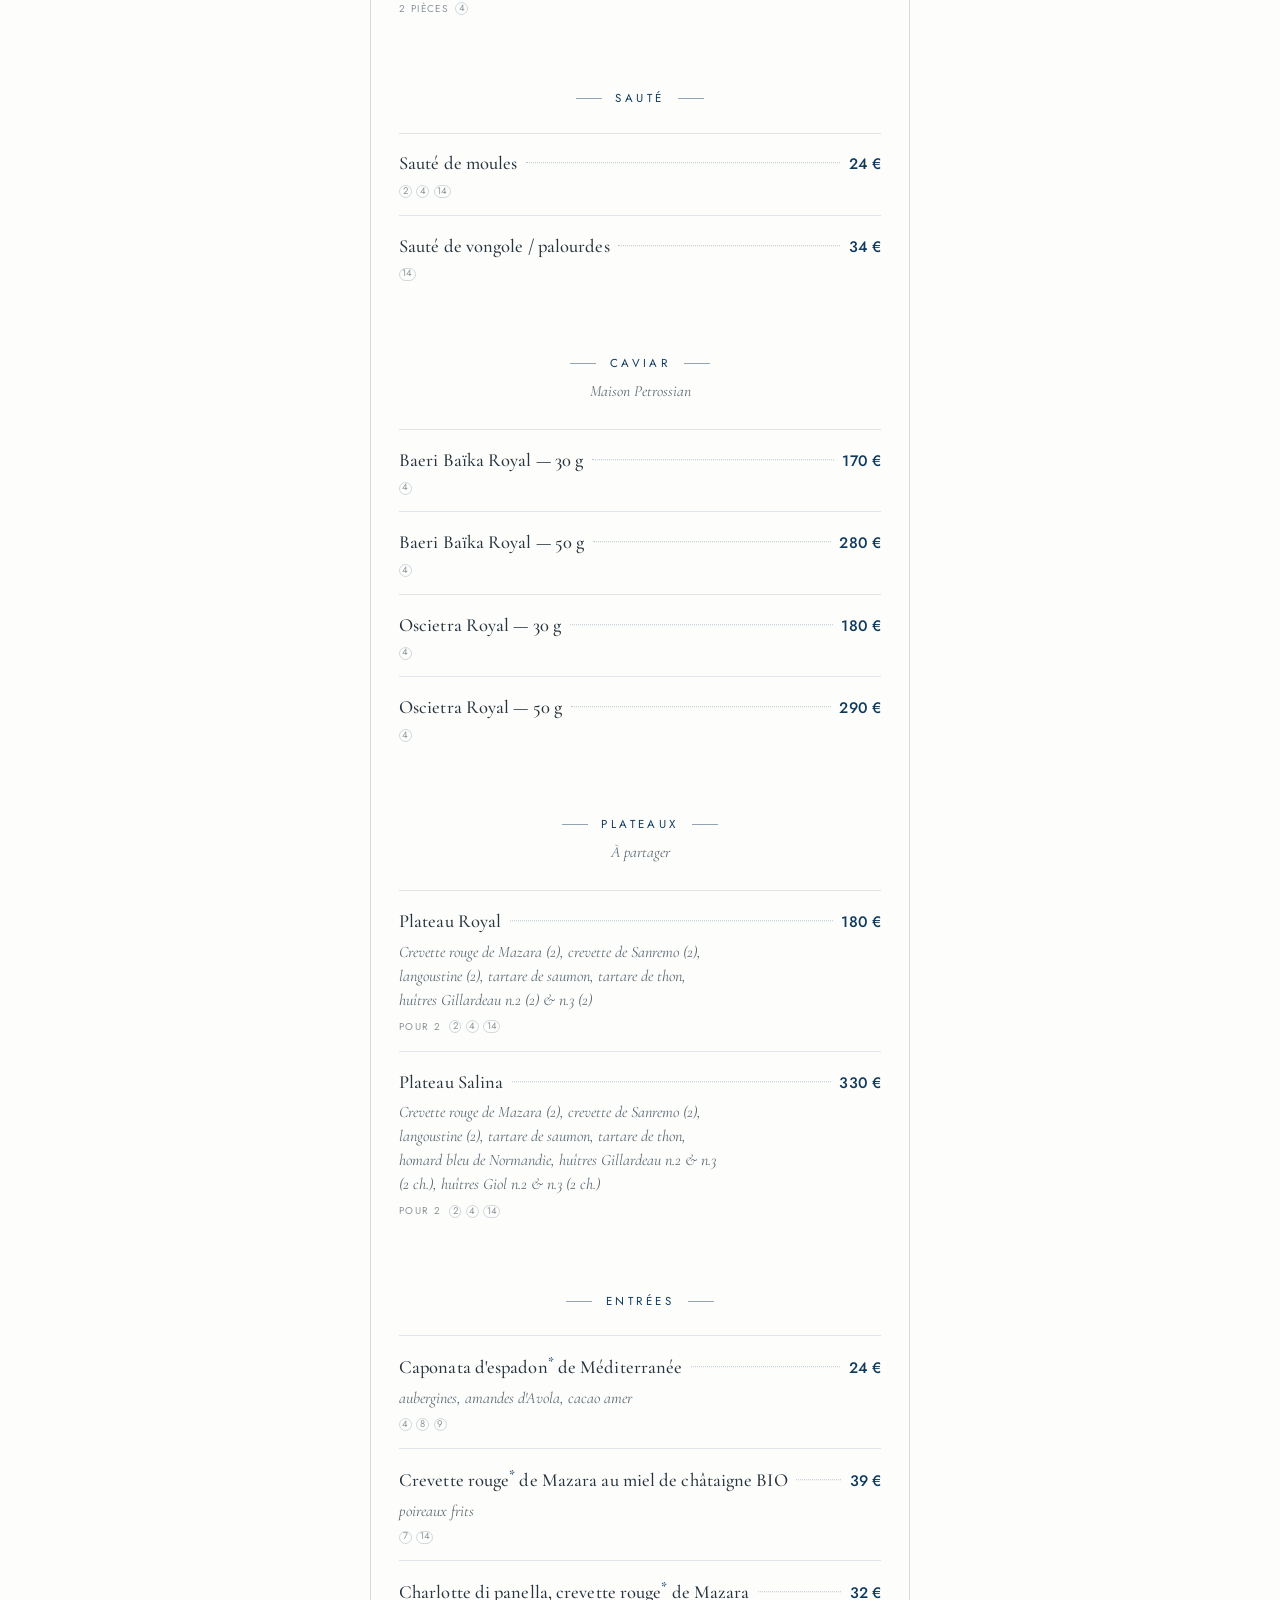
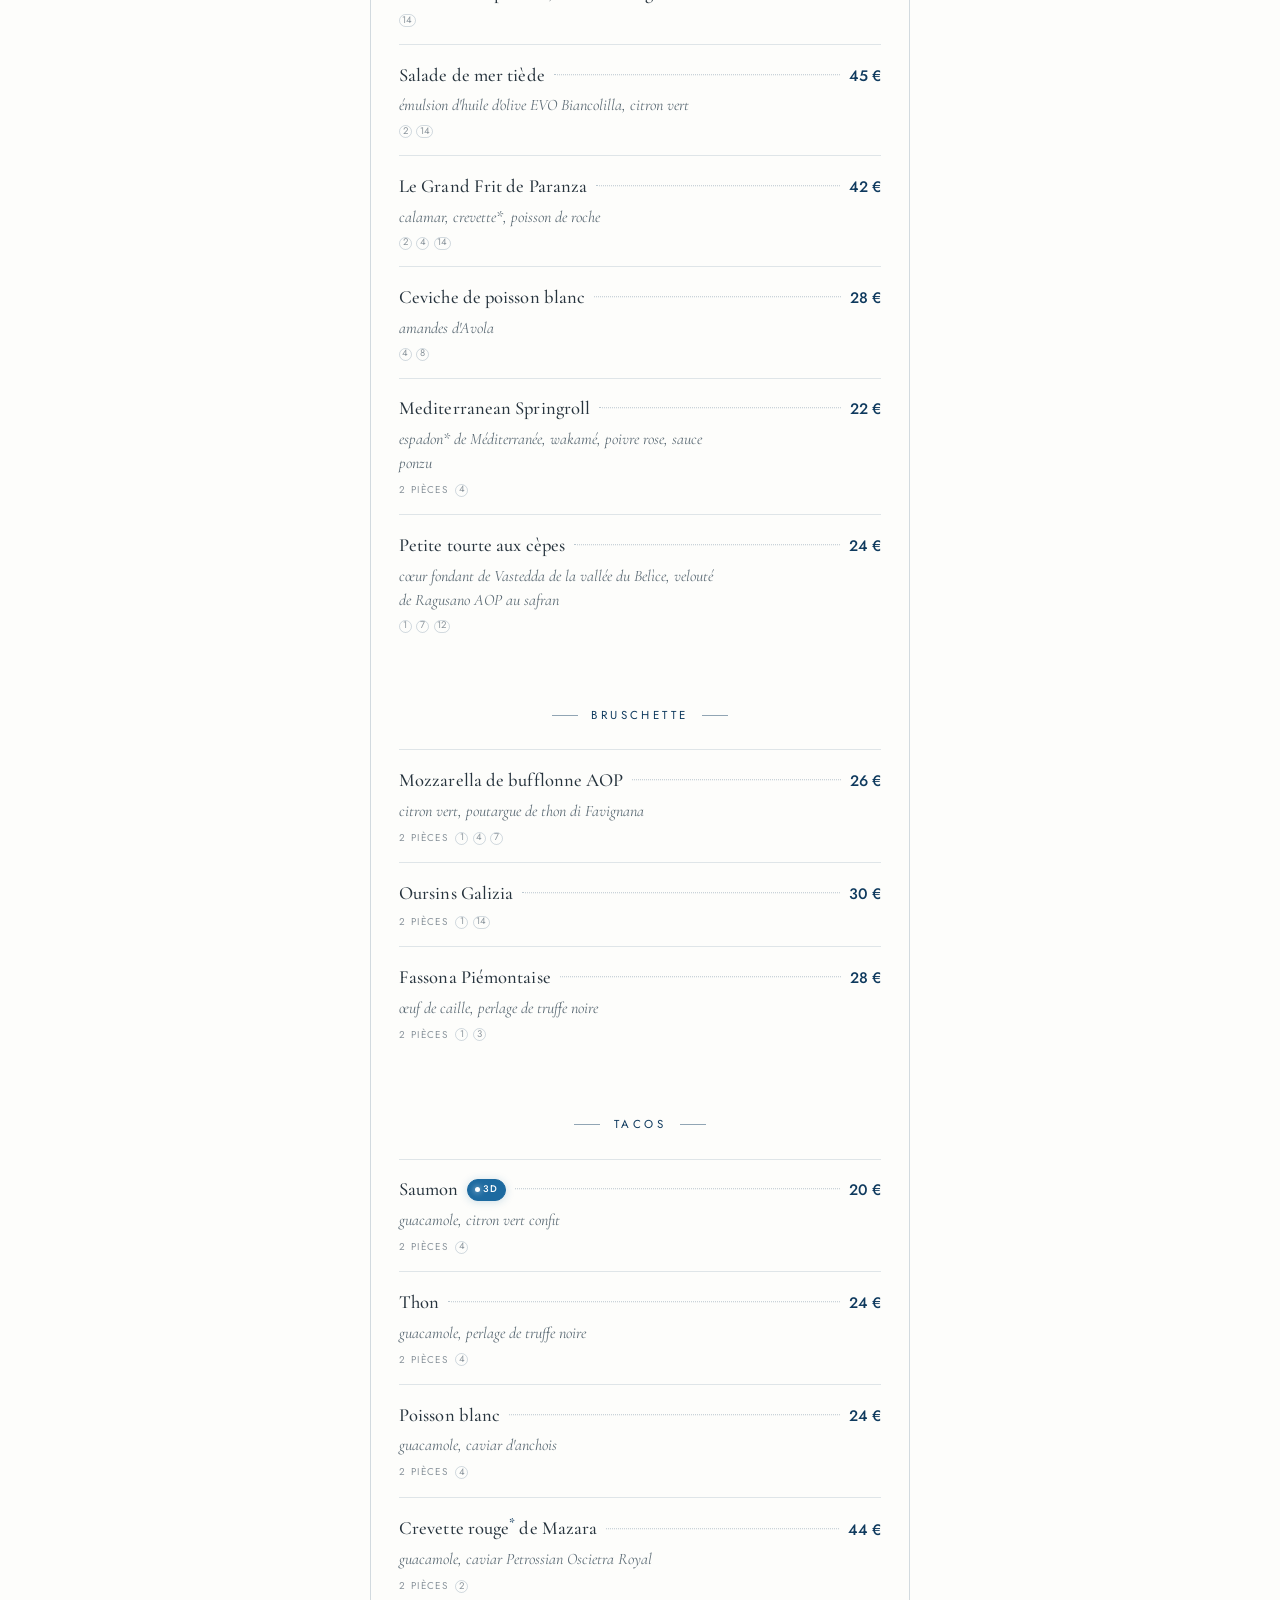
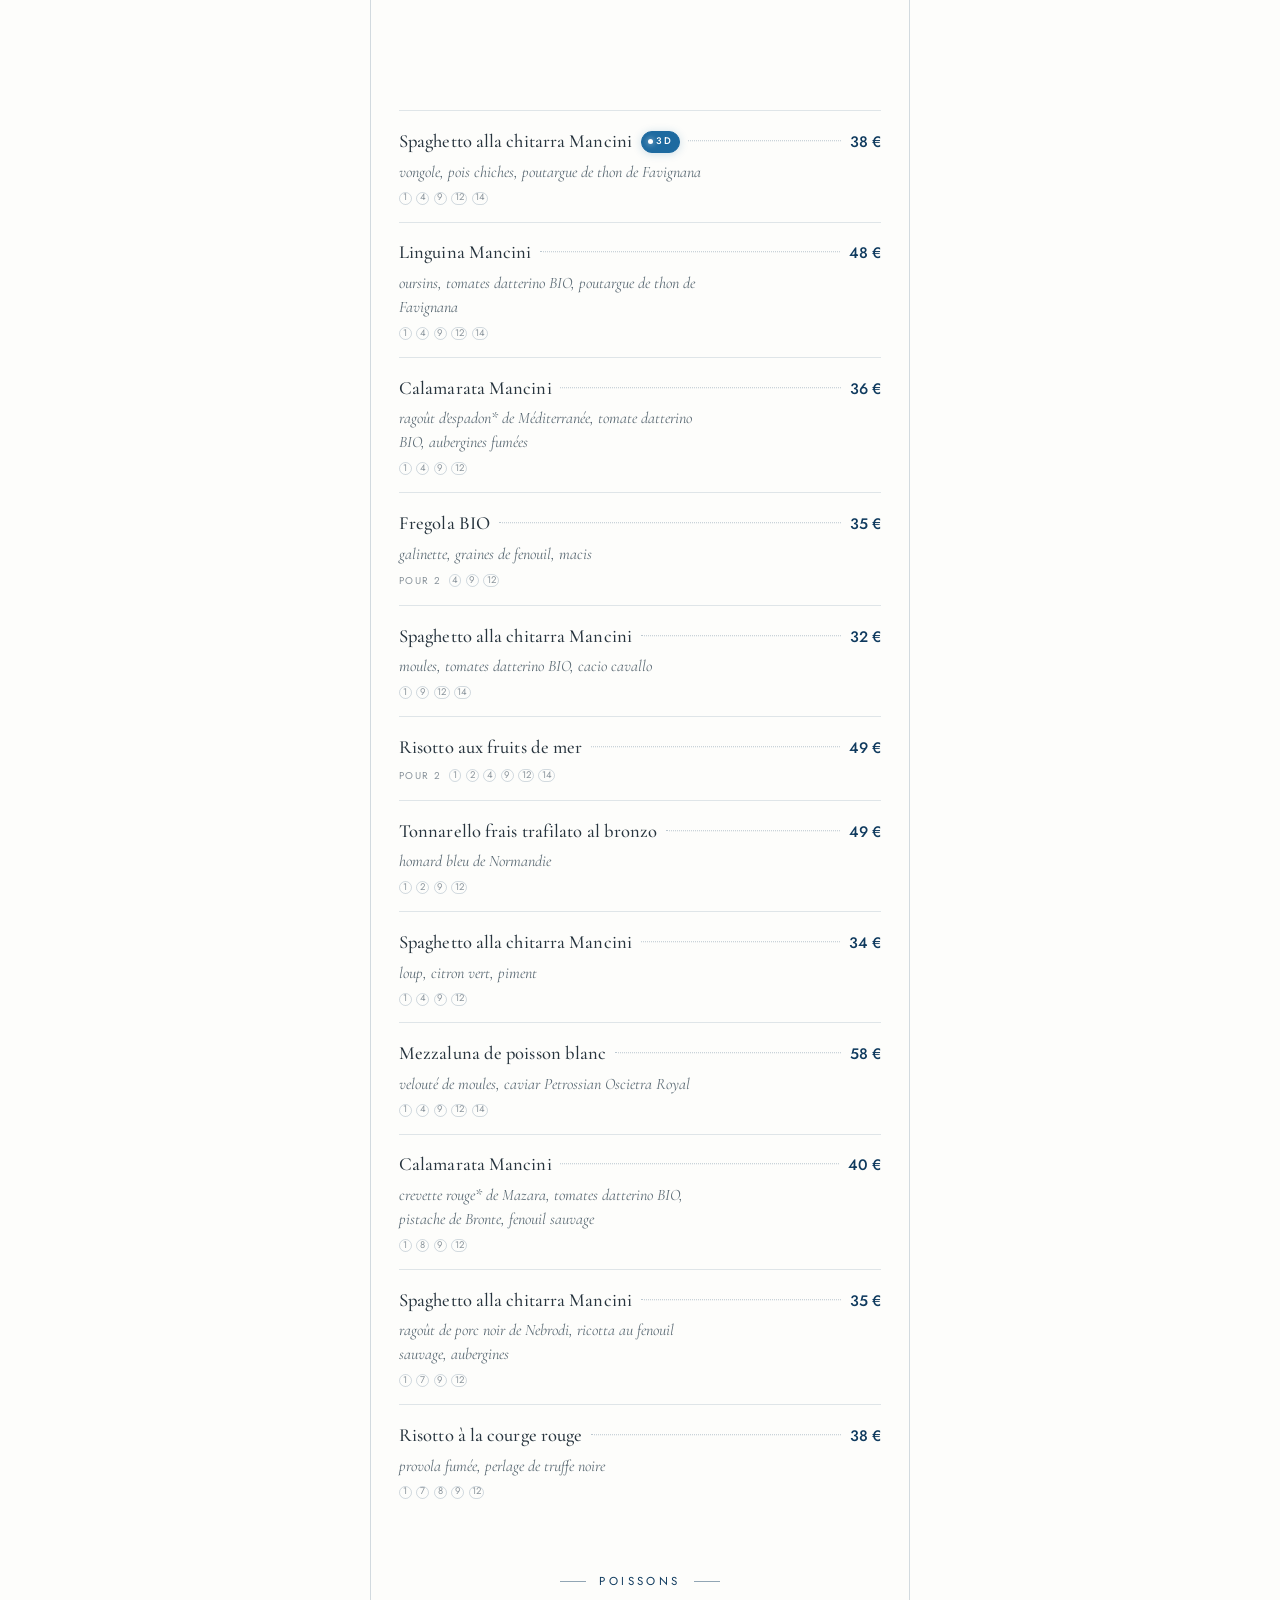
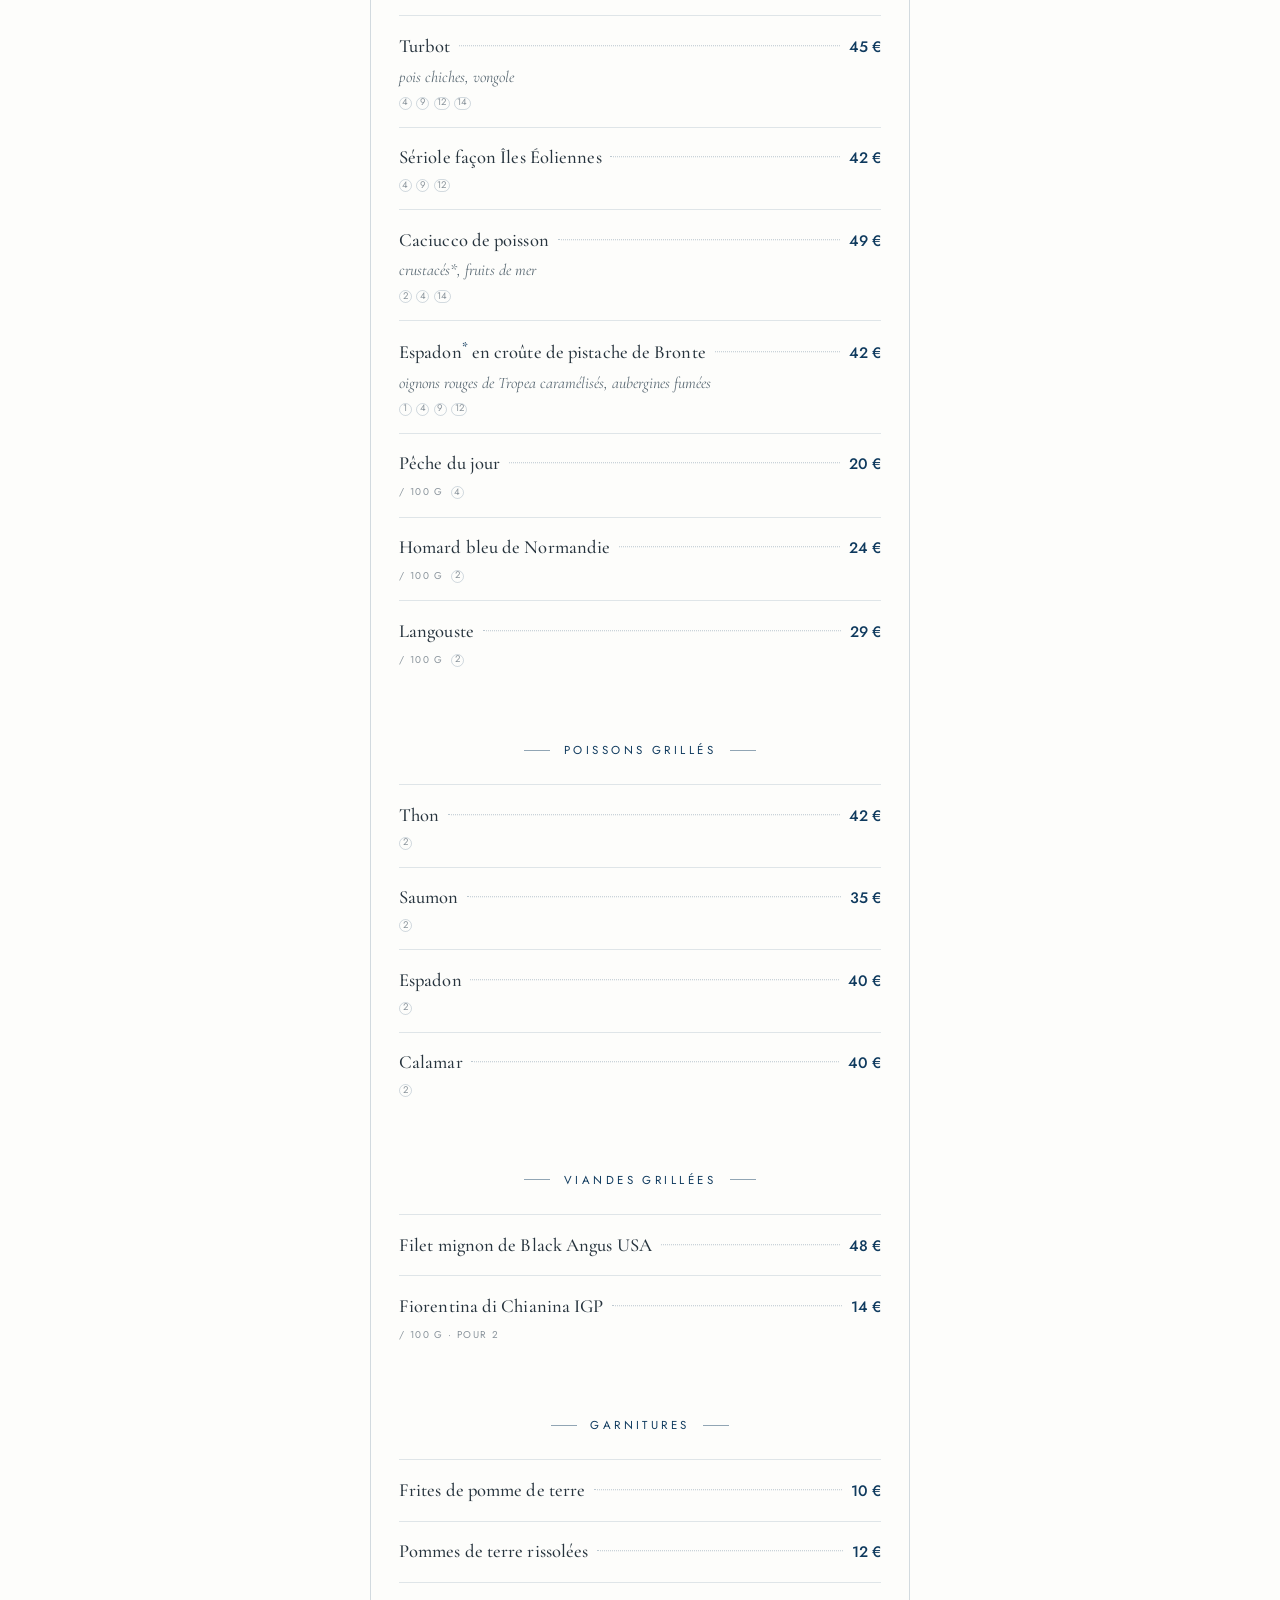
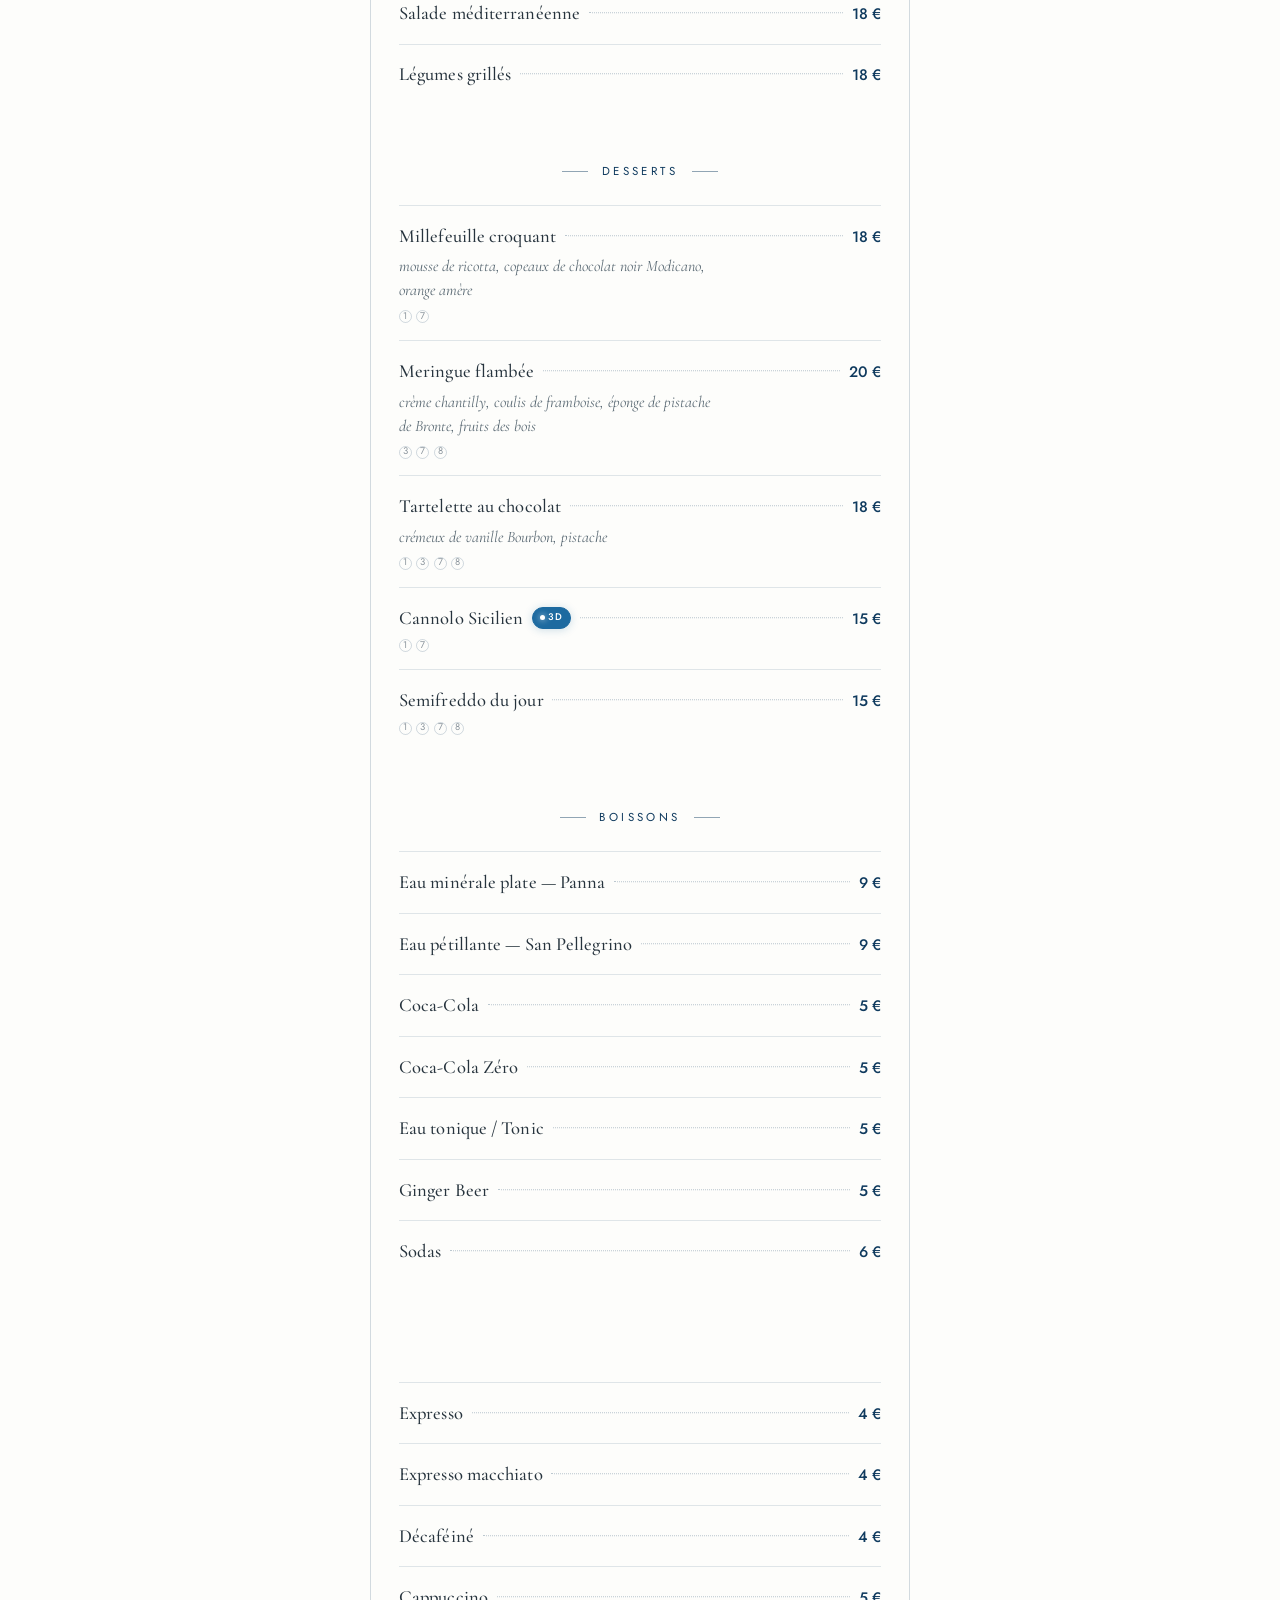
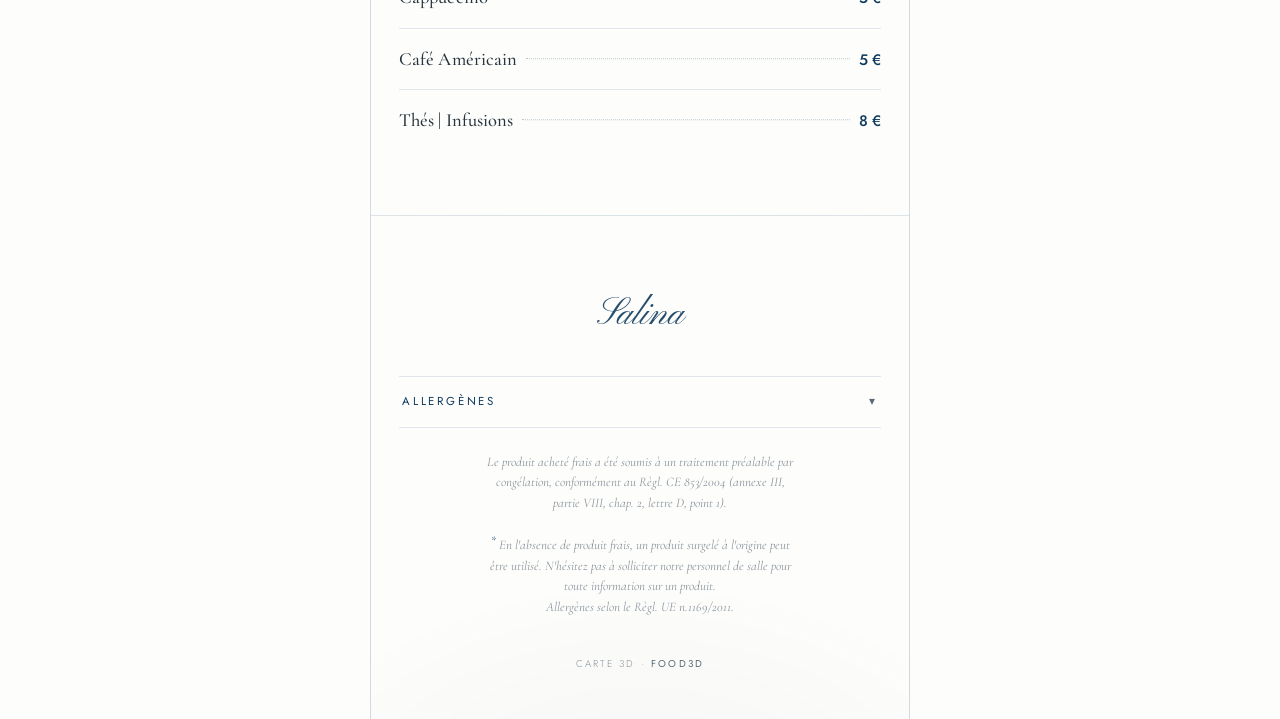
==== commit ba95a76a: "Add files via upload" ====
--- a/salina-menu.html
+++ b/salina-menu.html
@@ -312,7 +312,7 @@
 // Version du viewer : à incrémenter à CHAQUE déploiement viewer/CSS/PLY.
 // Injectée dans les liens 3D → force le navigateur et le CDN à recharger
 // la page viewer ET le .ply (sinon cache tenace par URL complète).
-const VIEWER_V = "1008";
+const VIEWER_V = "1009";
 
 const CHAPTERS = [
   {
@@ -383,7 +383,7 @@
         title: "Tartares",
         items: [
           { name:"Thon", price:"28", alg:[4], splat:"thon" },
-          { name:"Saumon", price:"26", alg:[4] },
+          { name:"Saumon", price:"26", alg:[4], splat:"tartare" },
           { name:"Daurade", price:"26", alg:[4] },
           { name:"Sériole", price:"28", alg:[4] },
           { name:"Crevette rouge<sup>*</sup>", price:"45", alg:[14] },
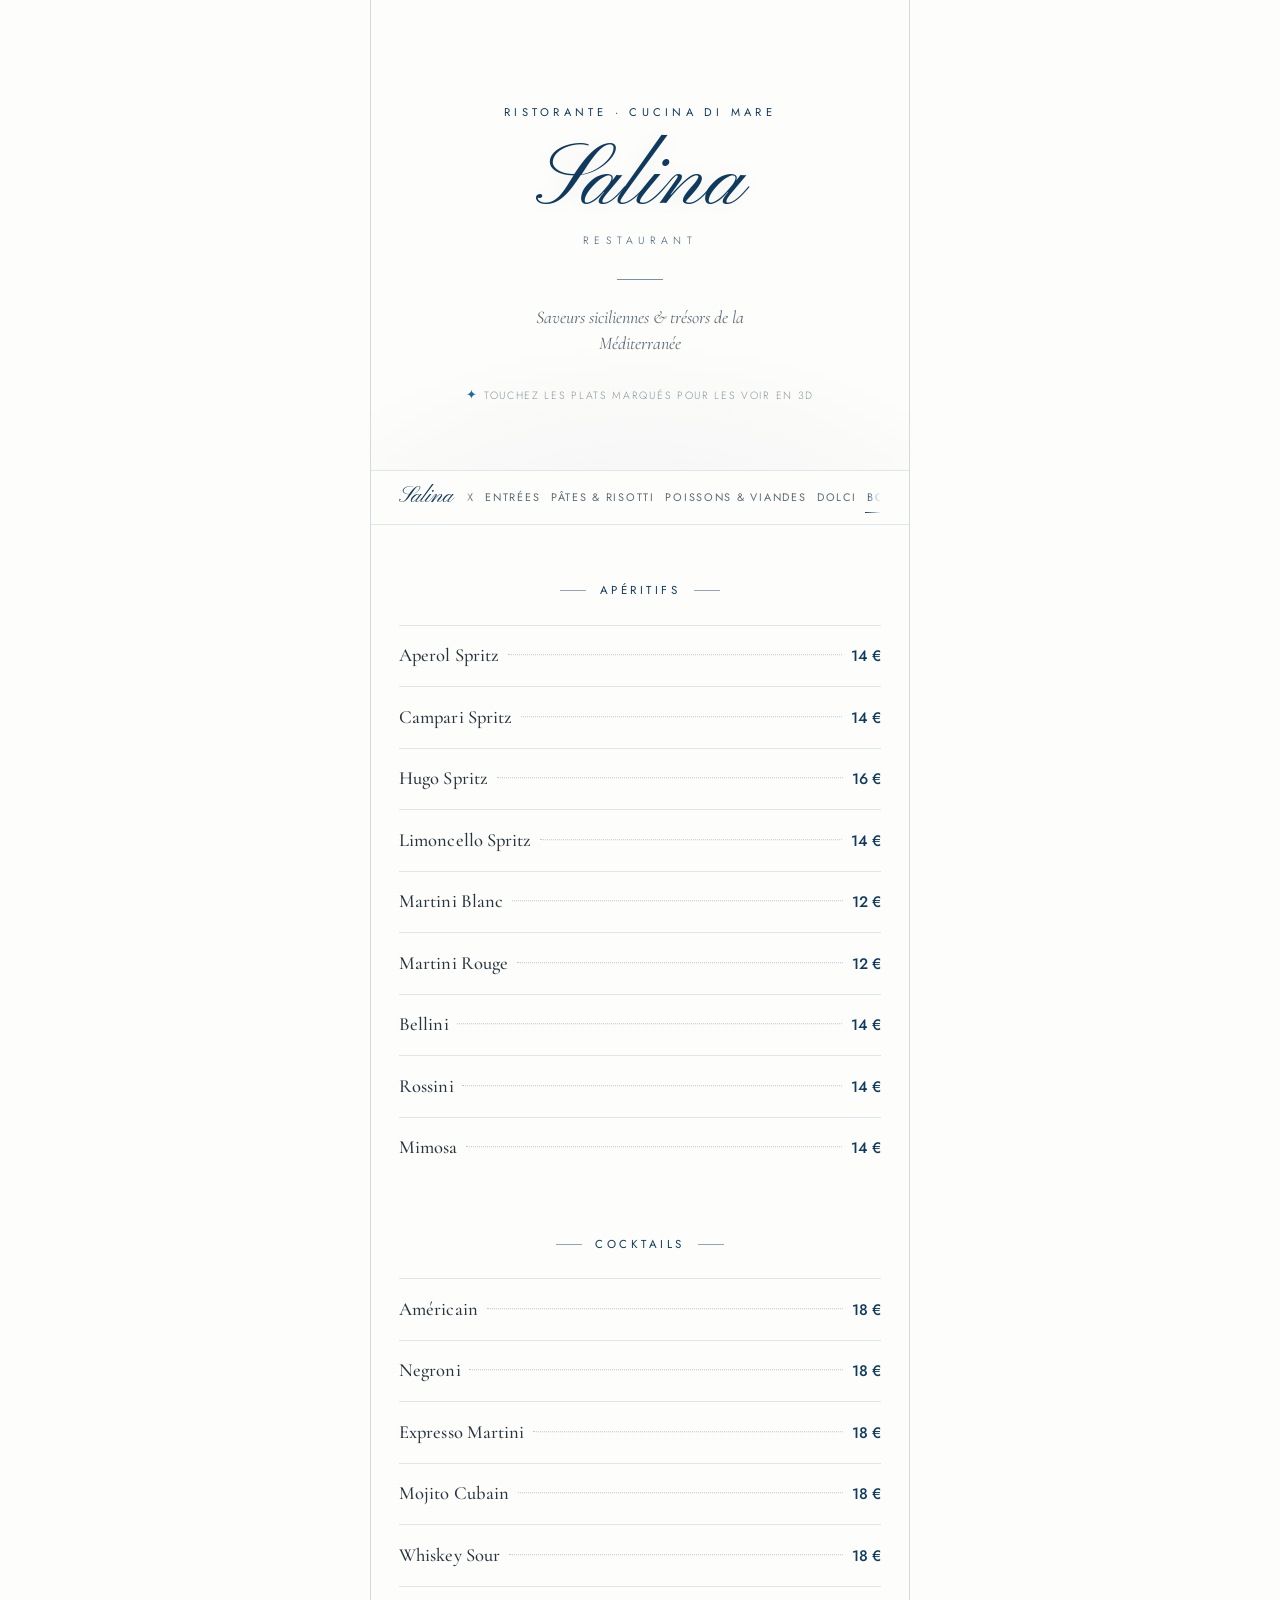
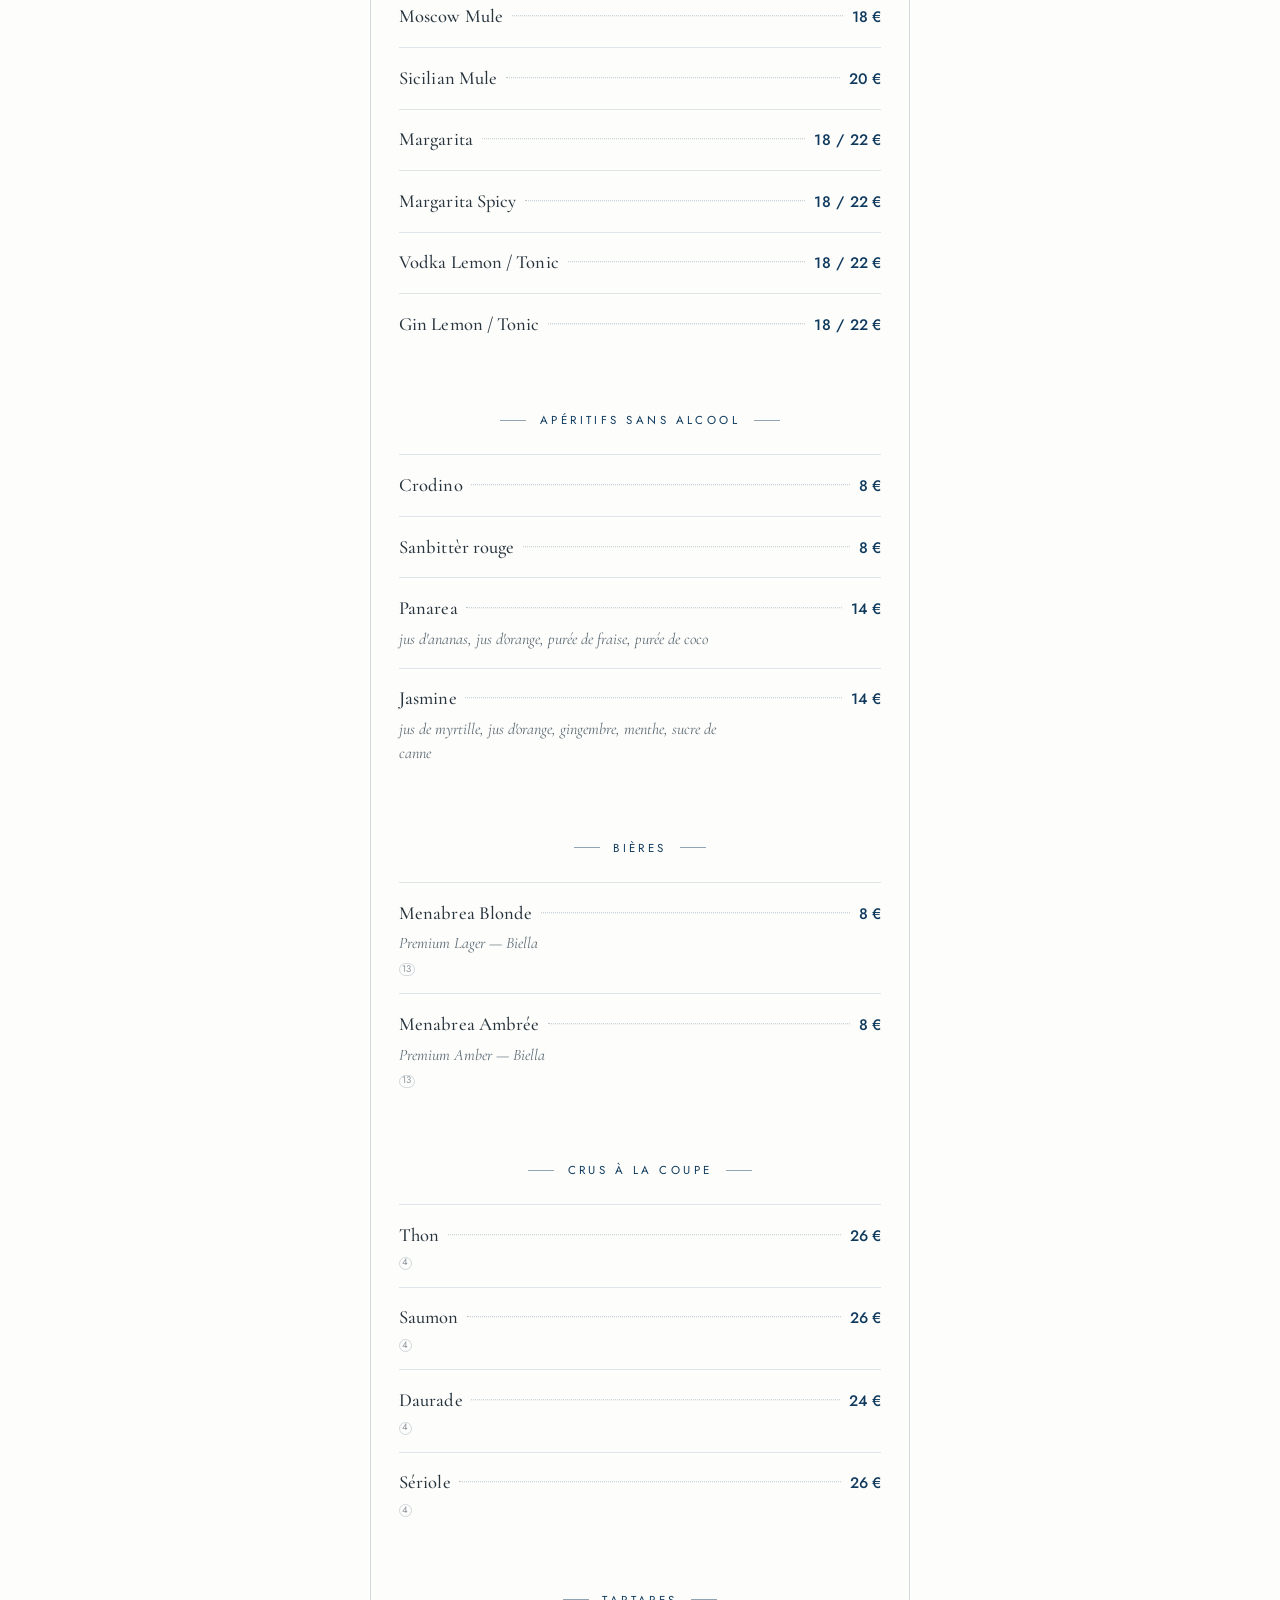
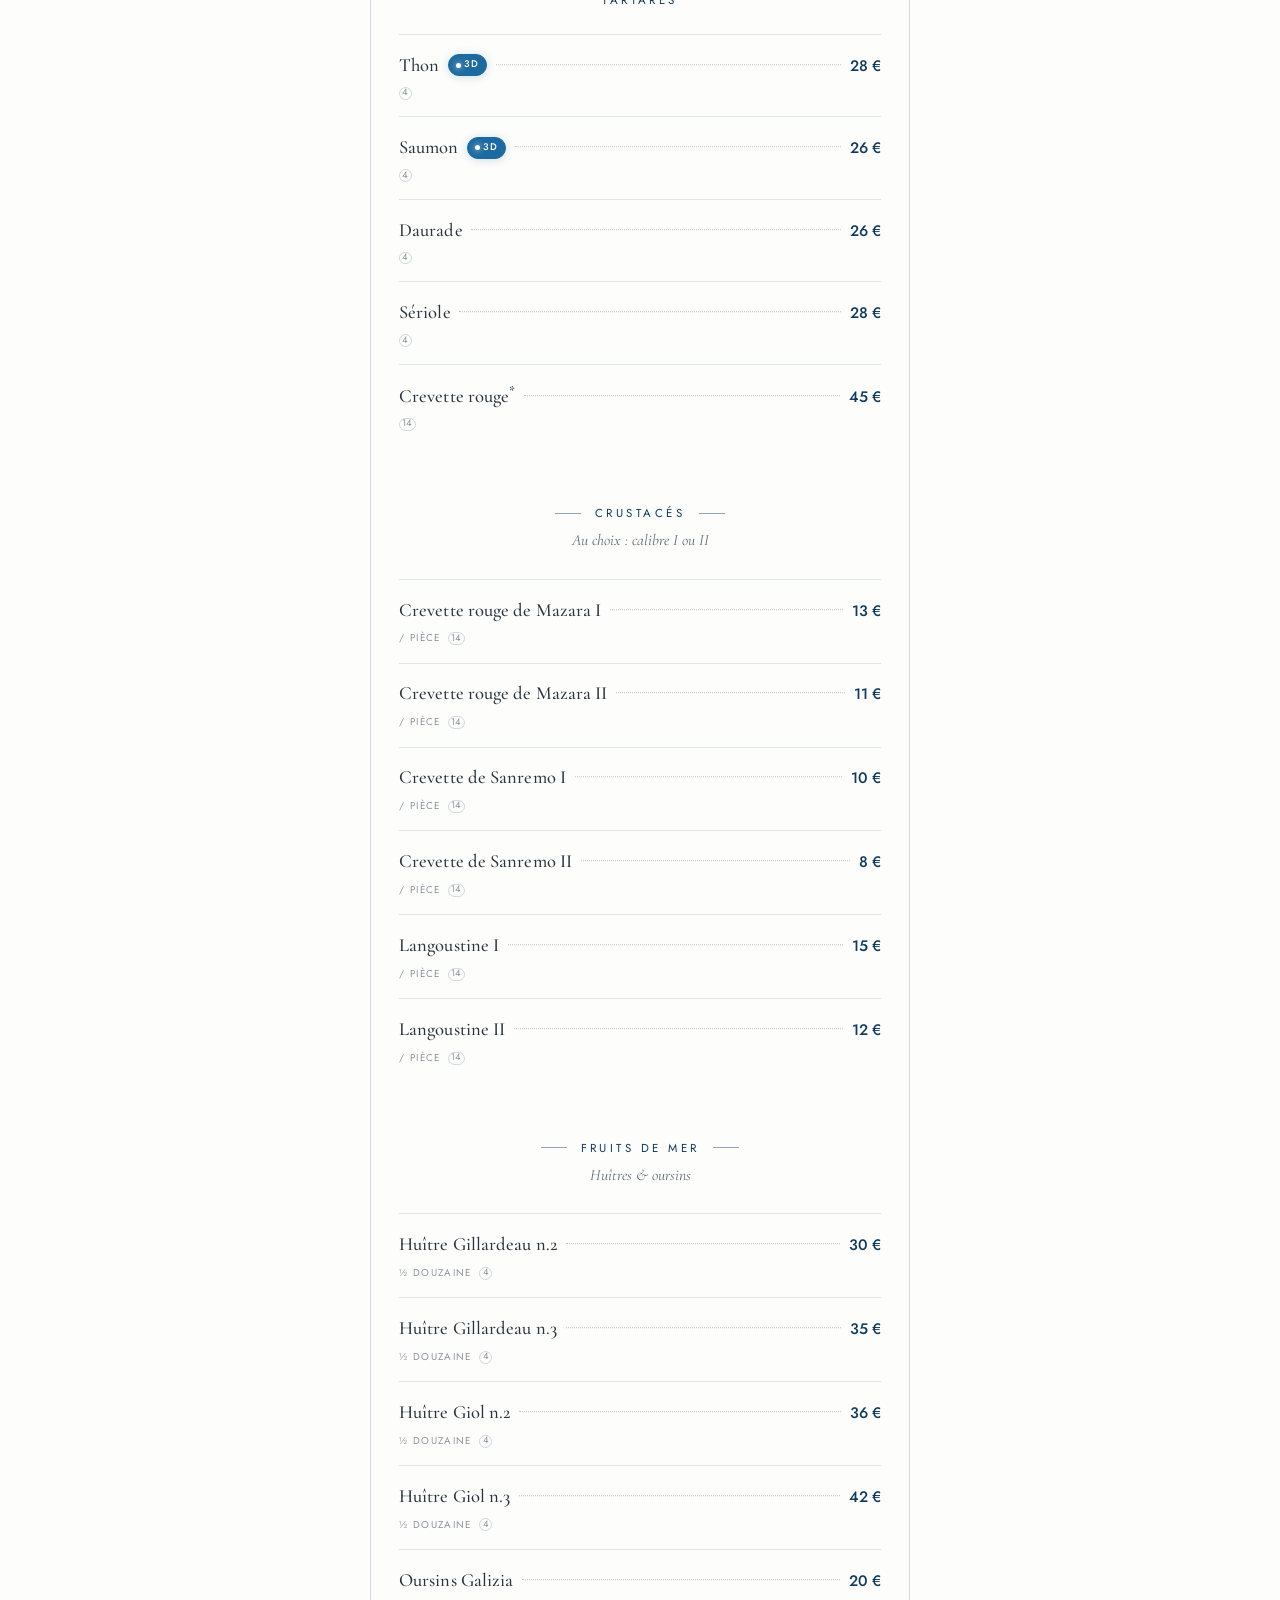
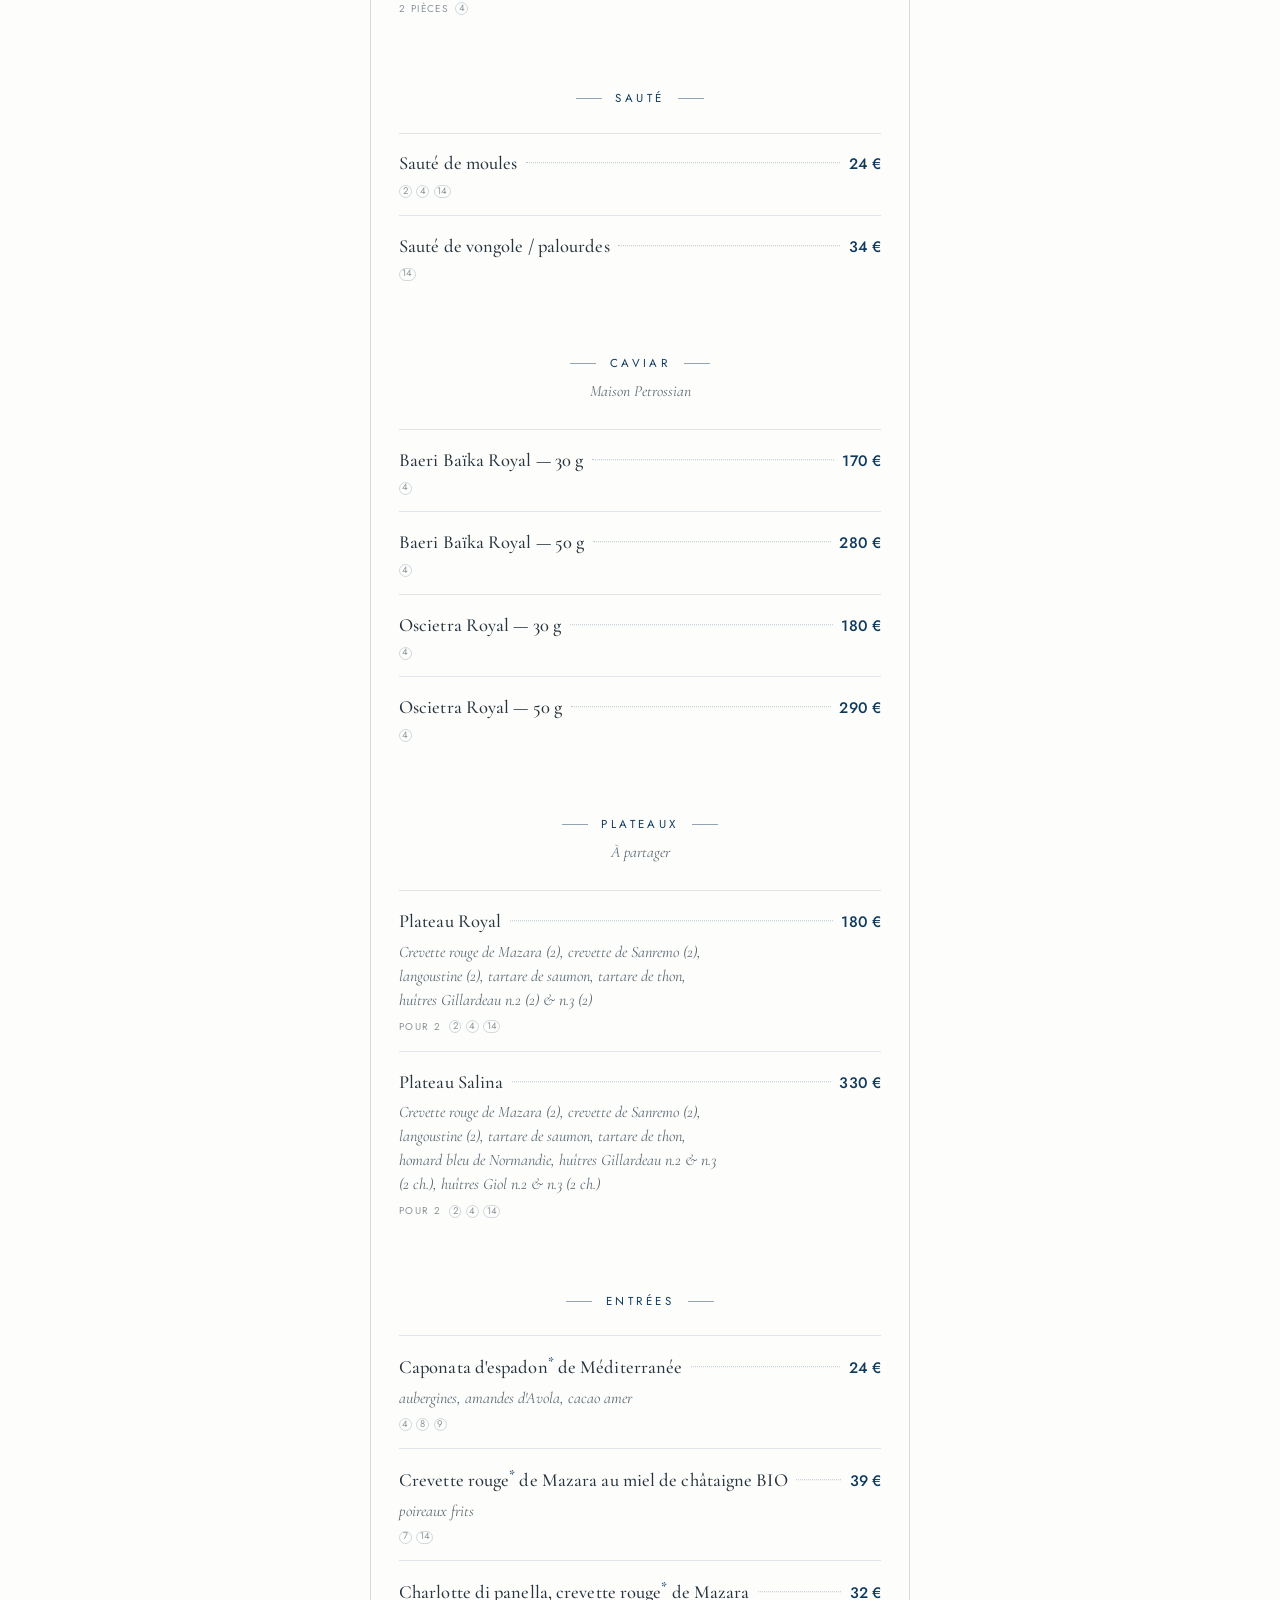
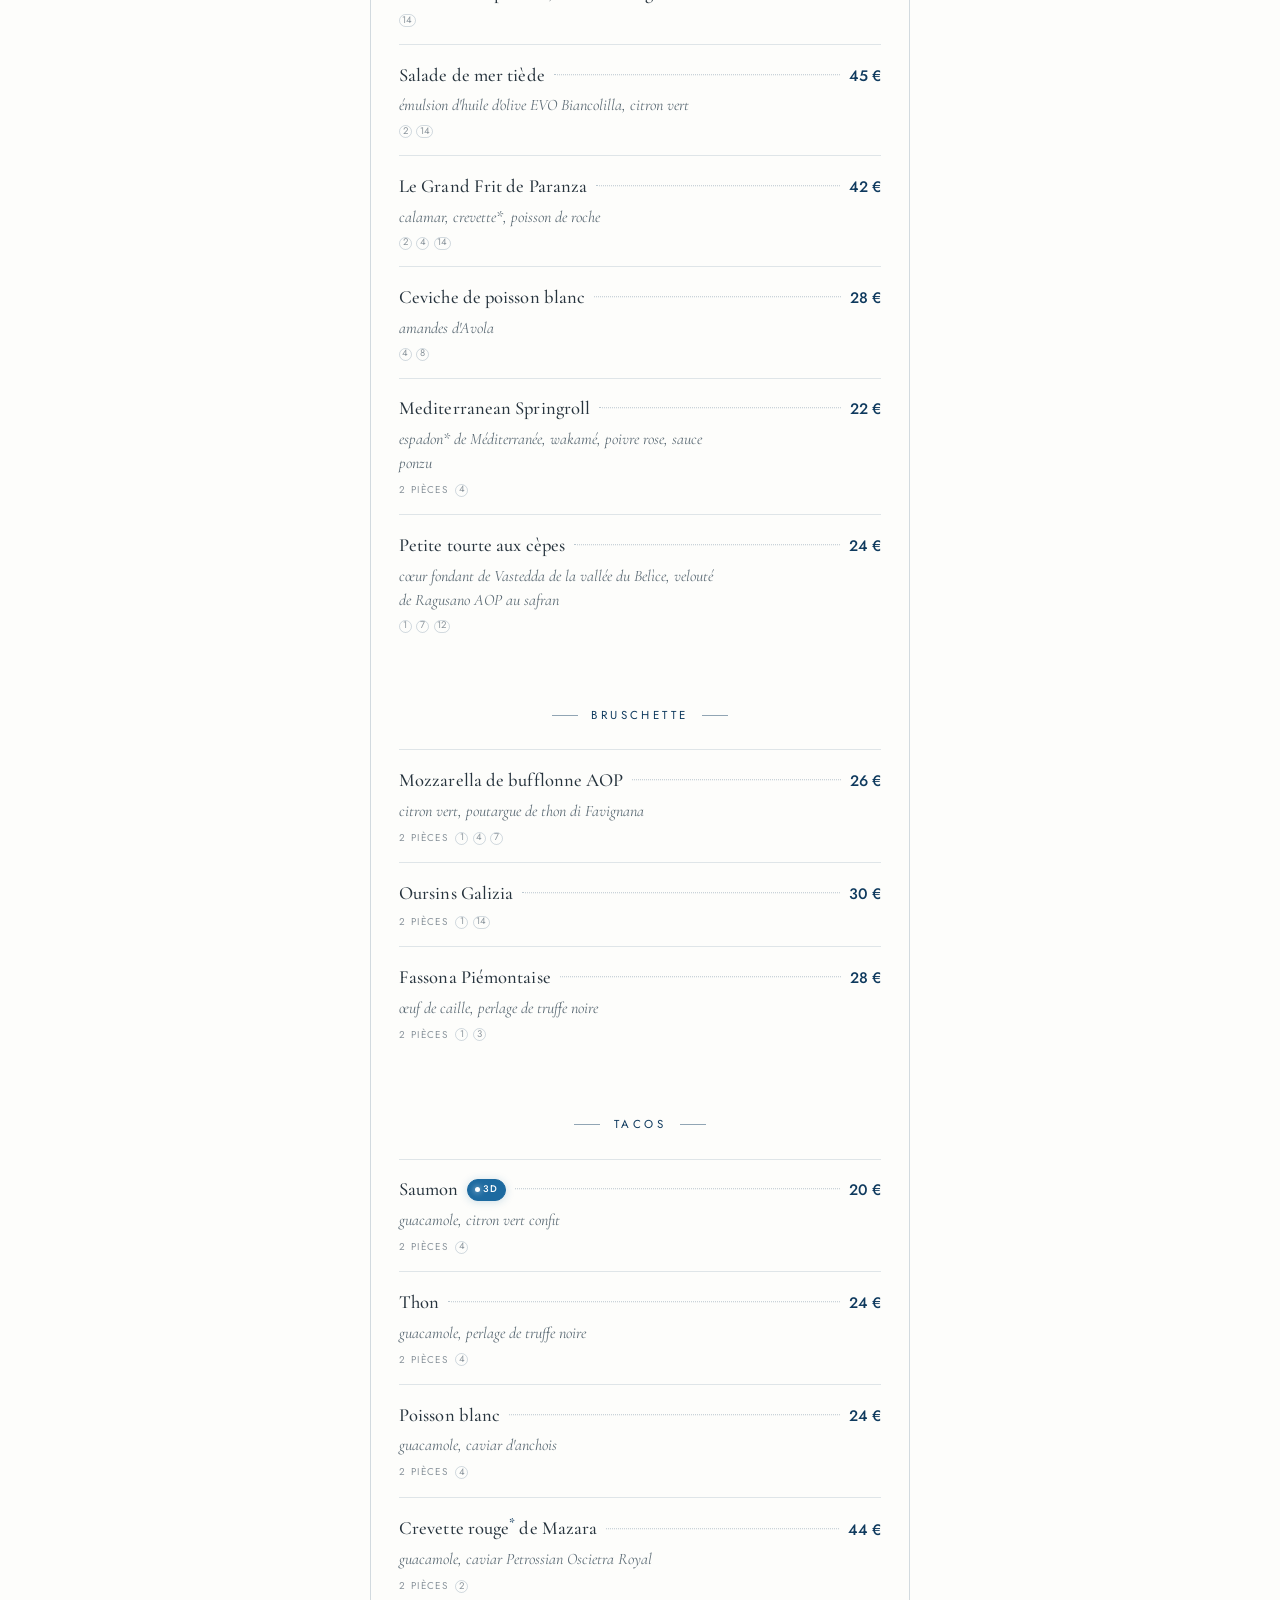
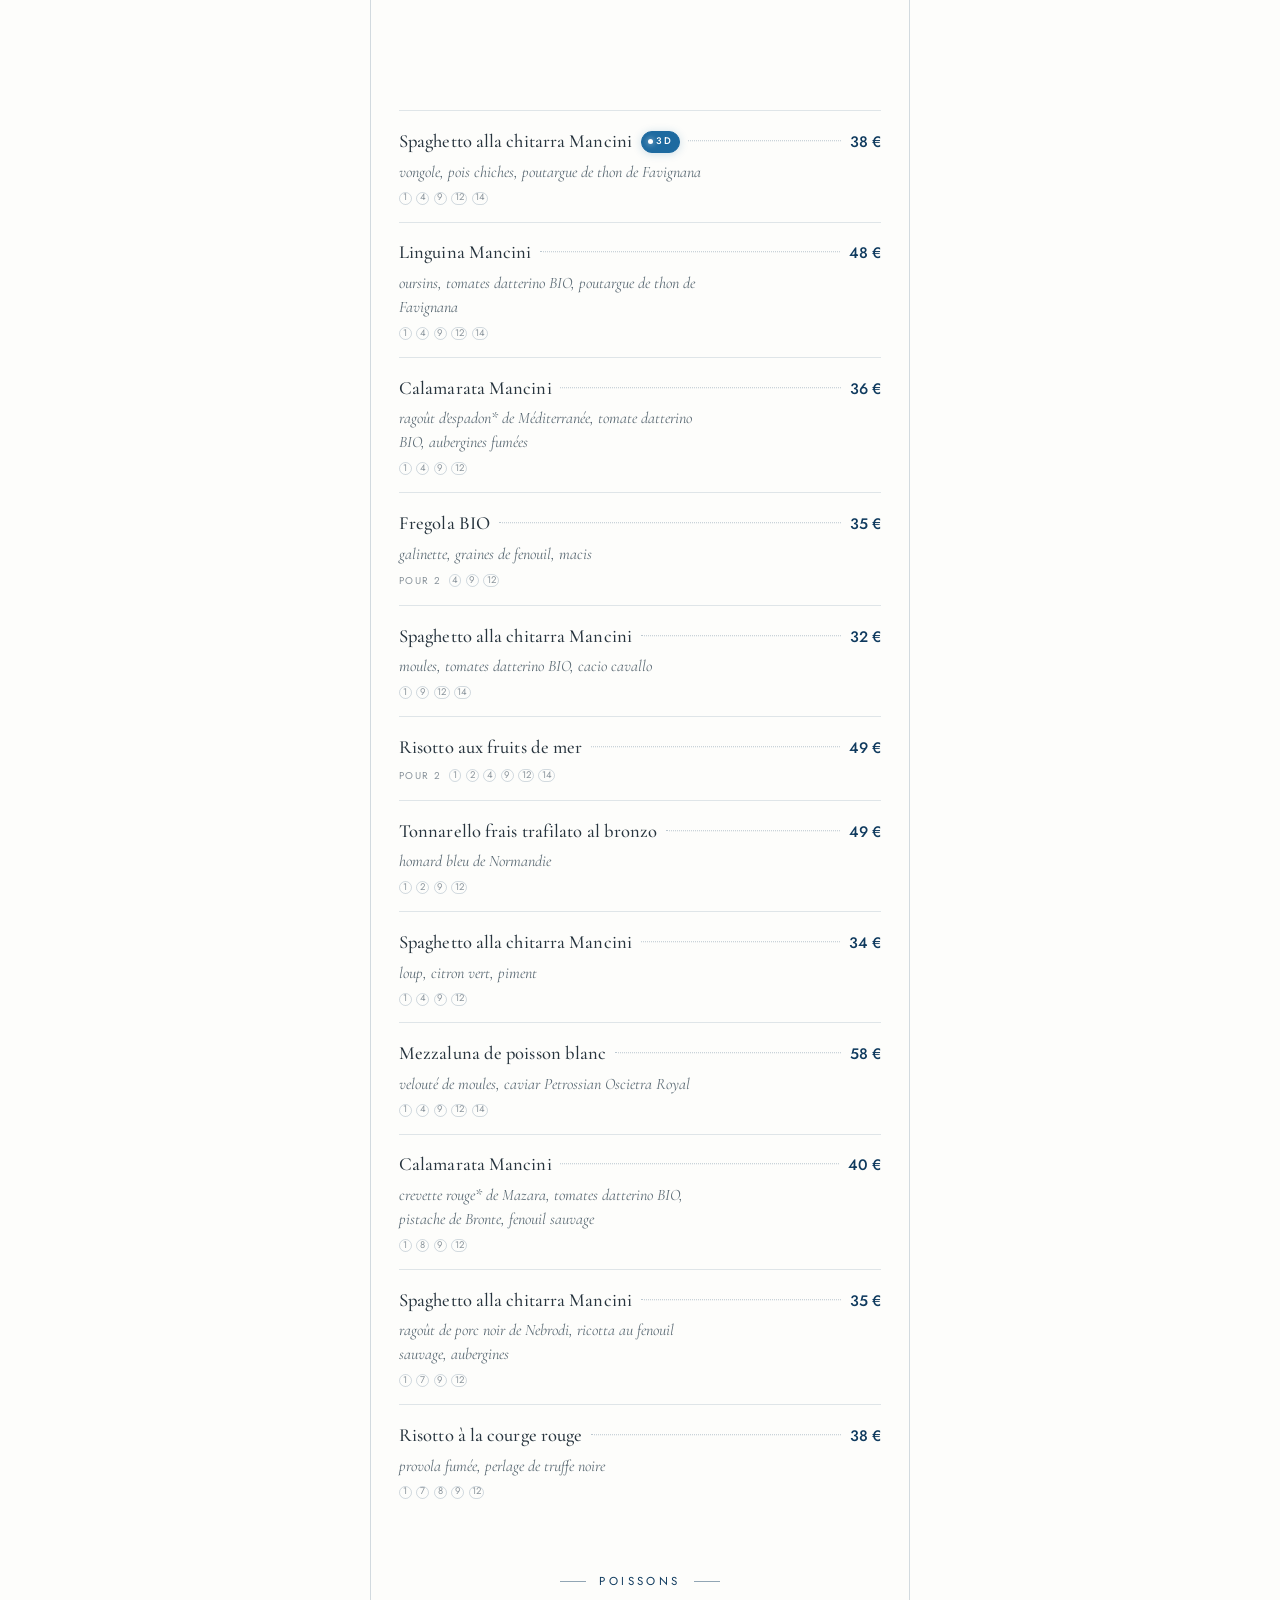
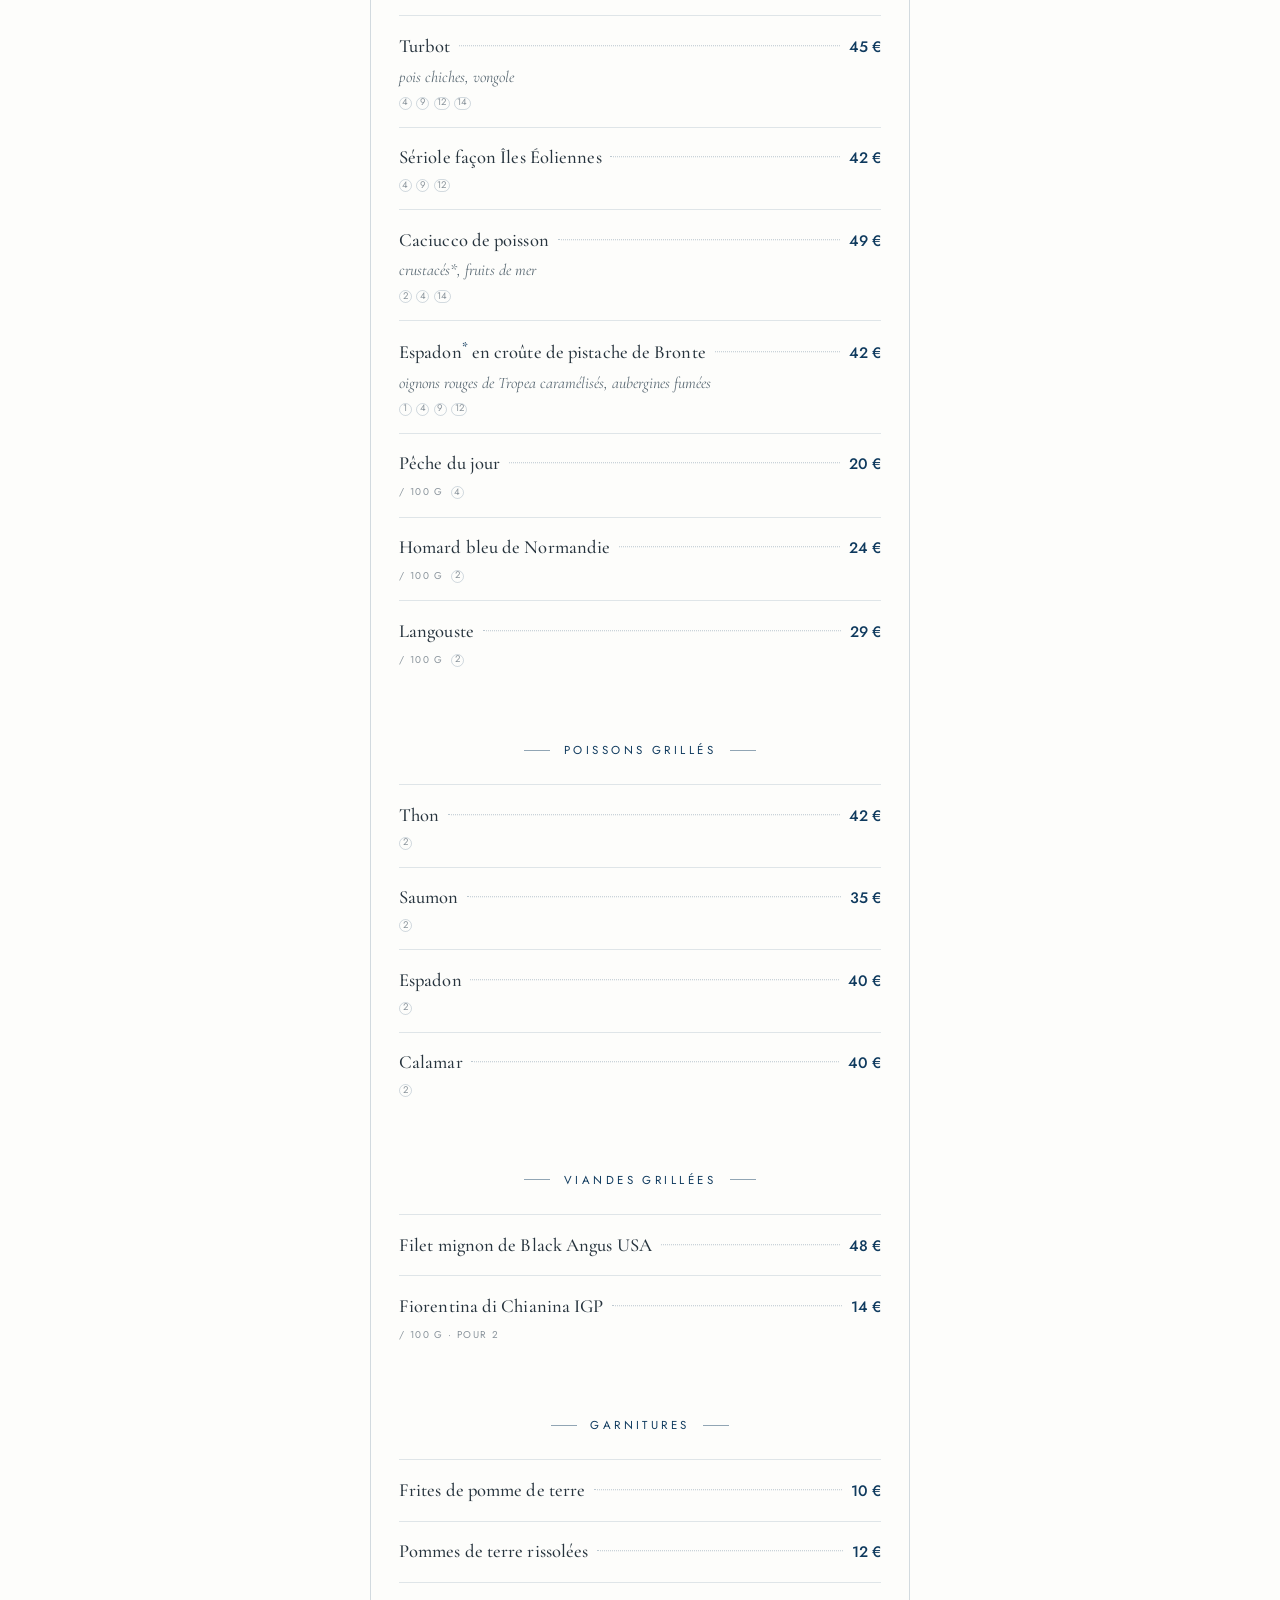
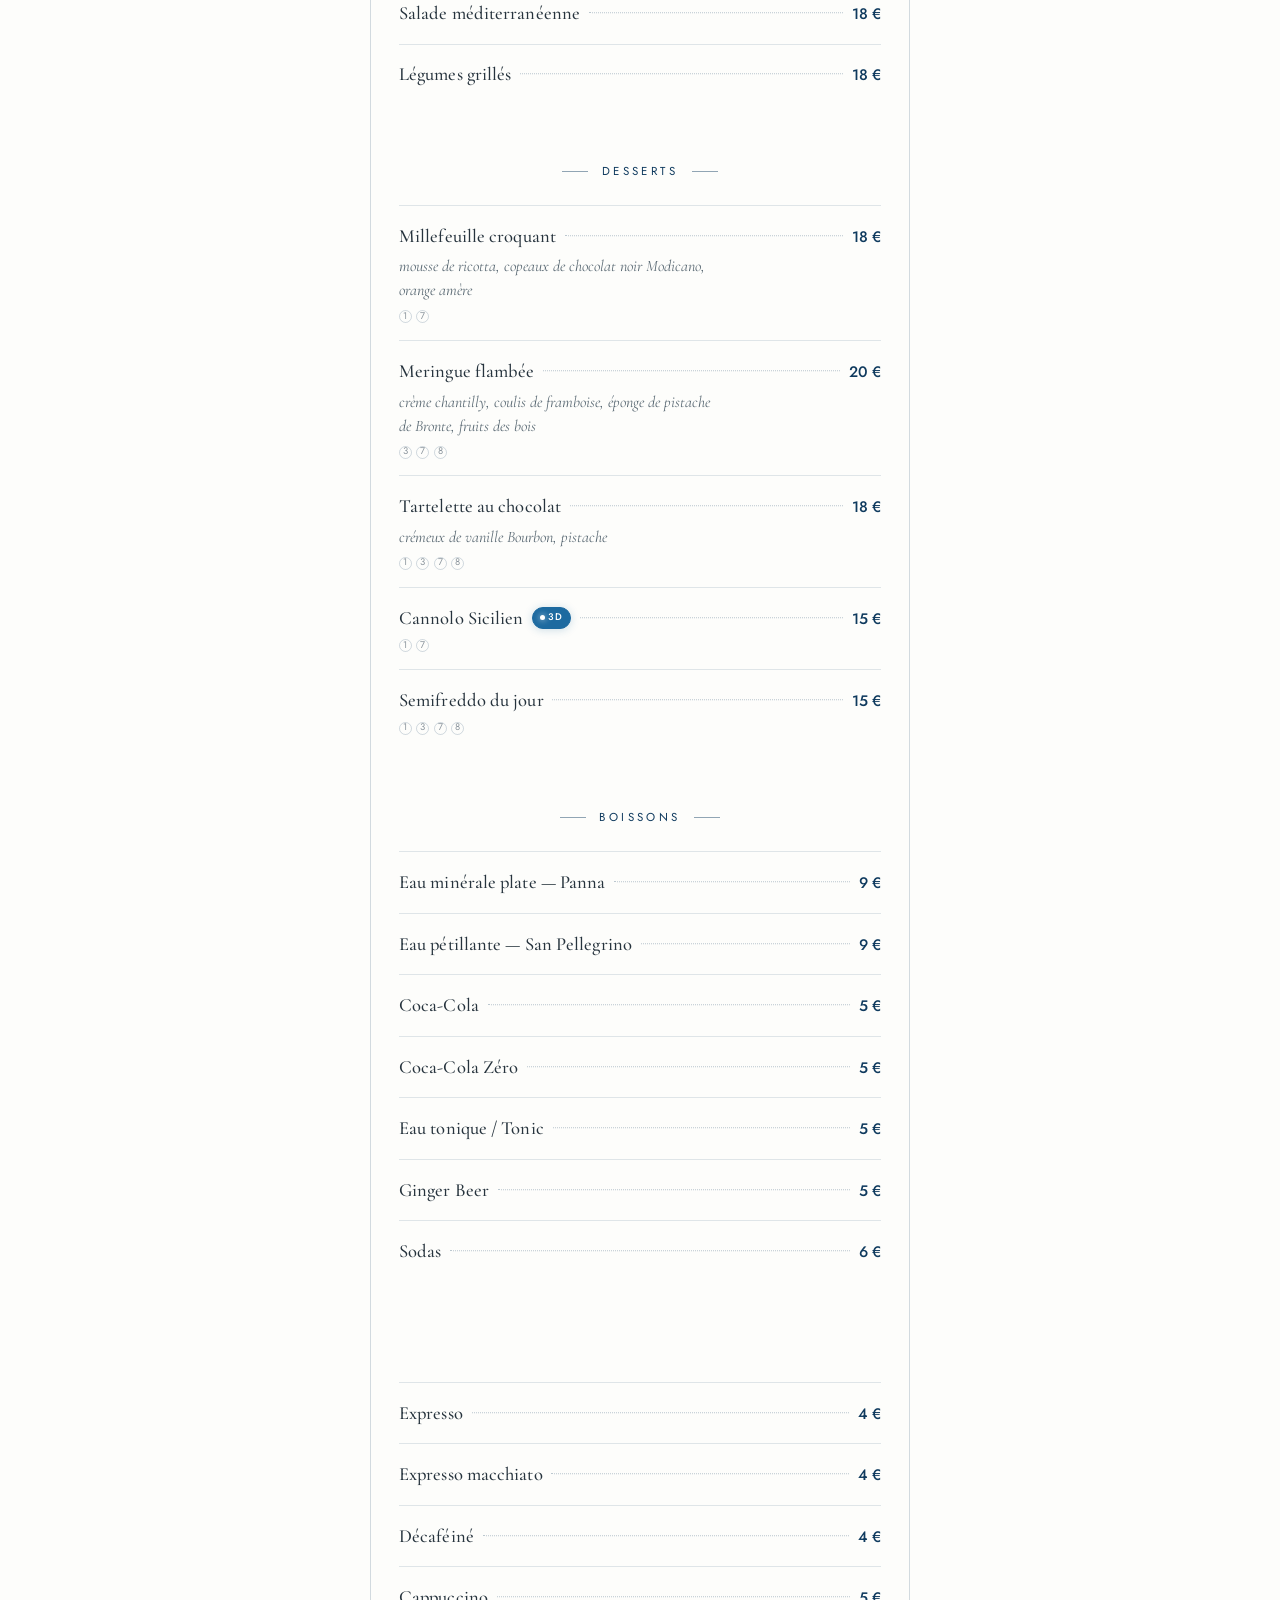
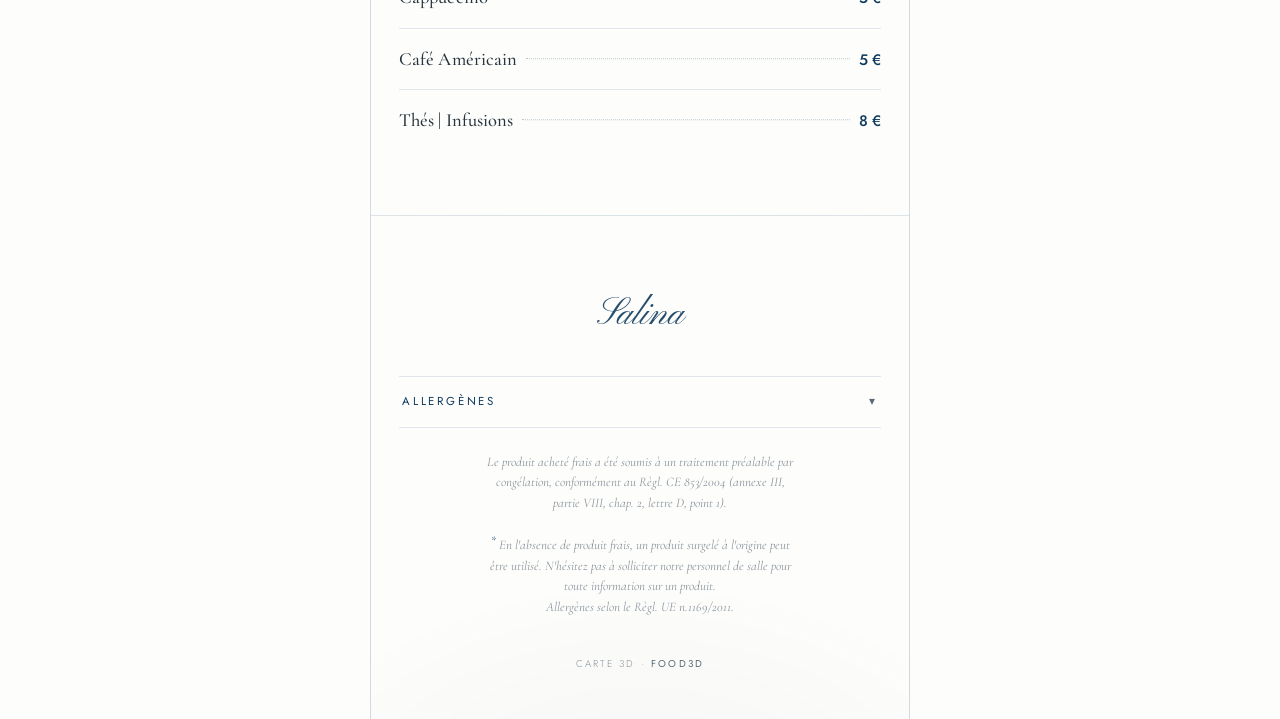
==== commit 743ec5bb: "Add files via upload" ====
--- a/salina-menu.html
+++ b/salina-menu.html
@@ -312,7 +312,7 @@
 // Version du viewer : à incrémenter à CHAQUE déploiement viewer/CSS/PLY.
 // Injectée dans les liens 3D → force le navigateur et le CDN à recharger
 // la page viewer ET le .ply (sinon cache tenace par URL complète).
-const VIEWER_V = "1009";
+const VIEWER_V = "1010";
 
 const CHAPTERS = [
   {
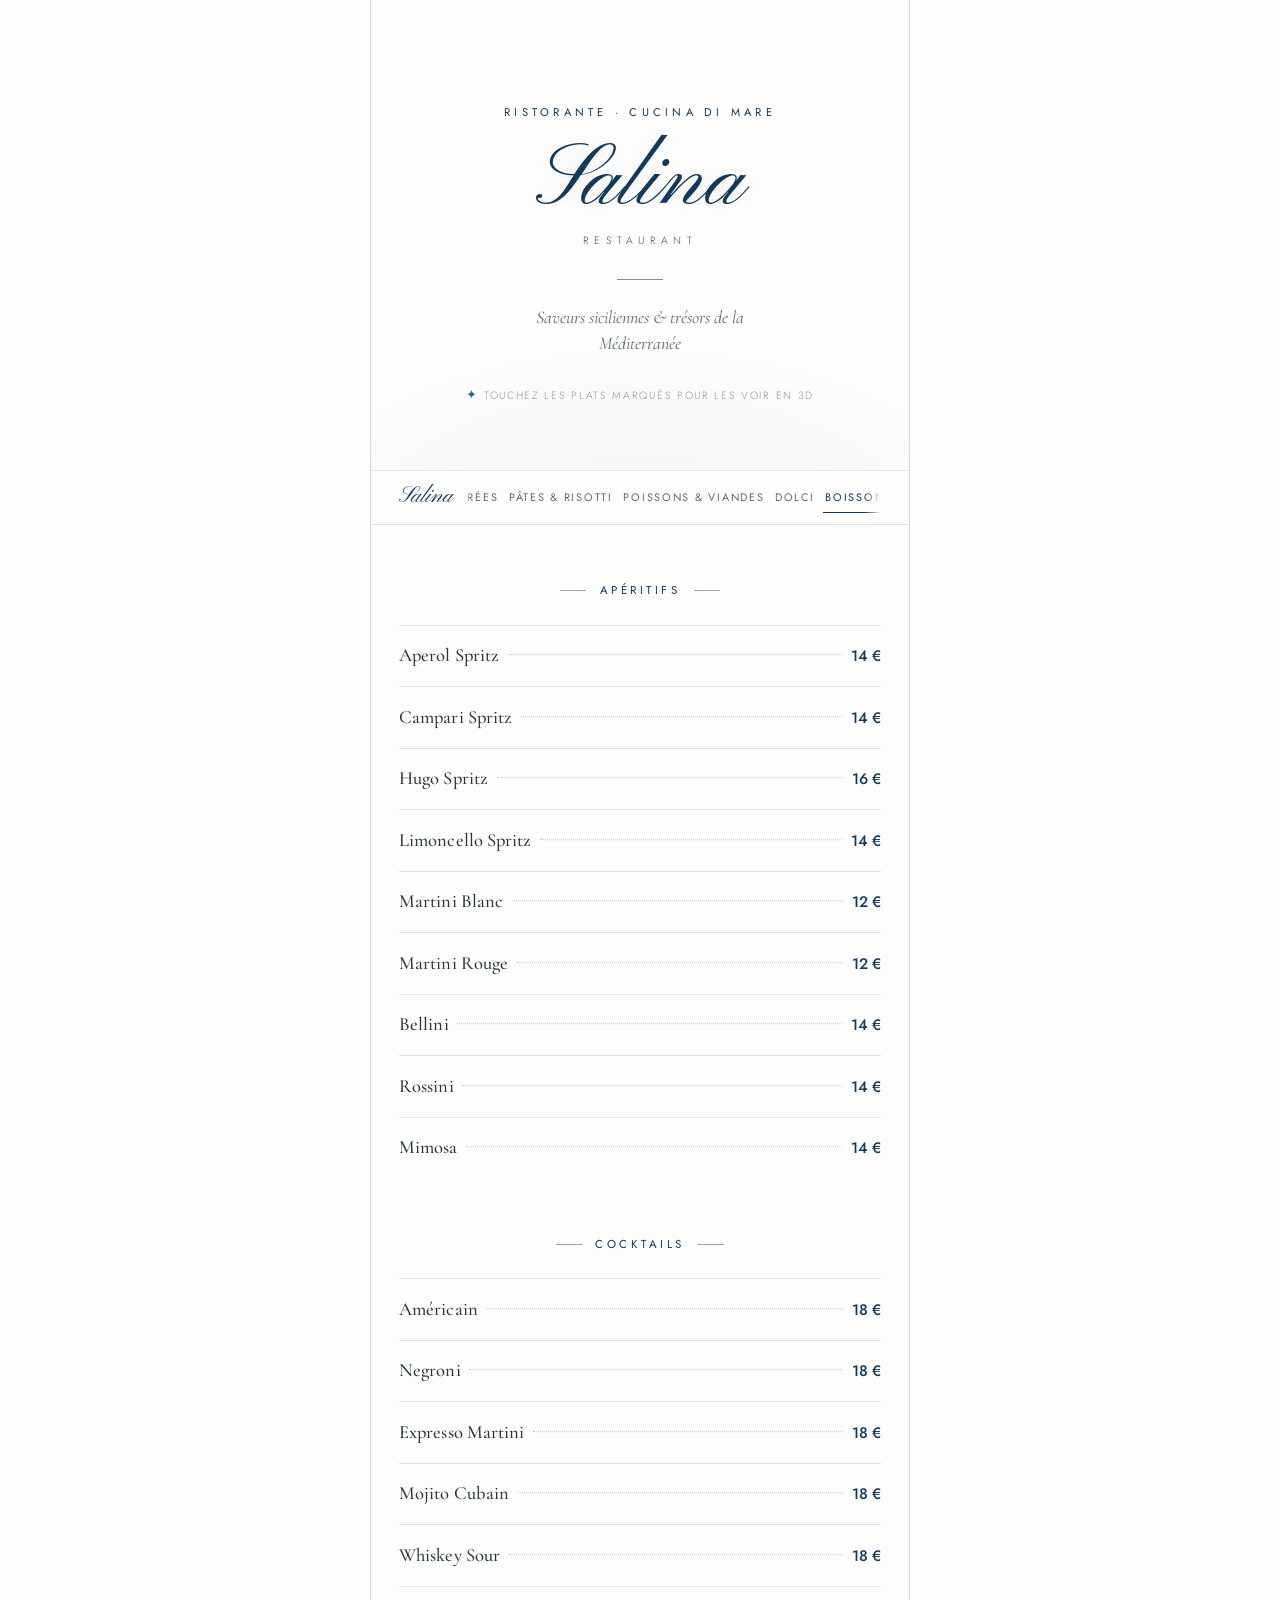
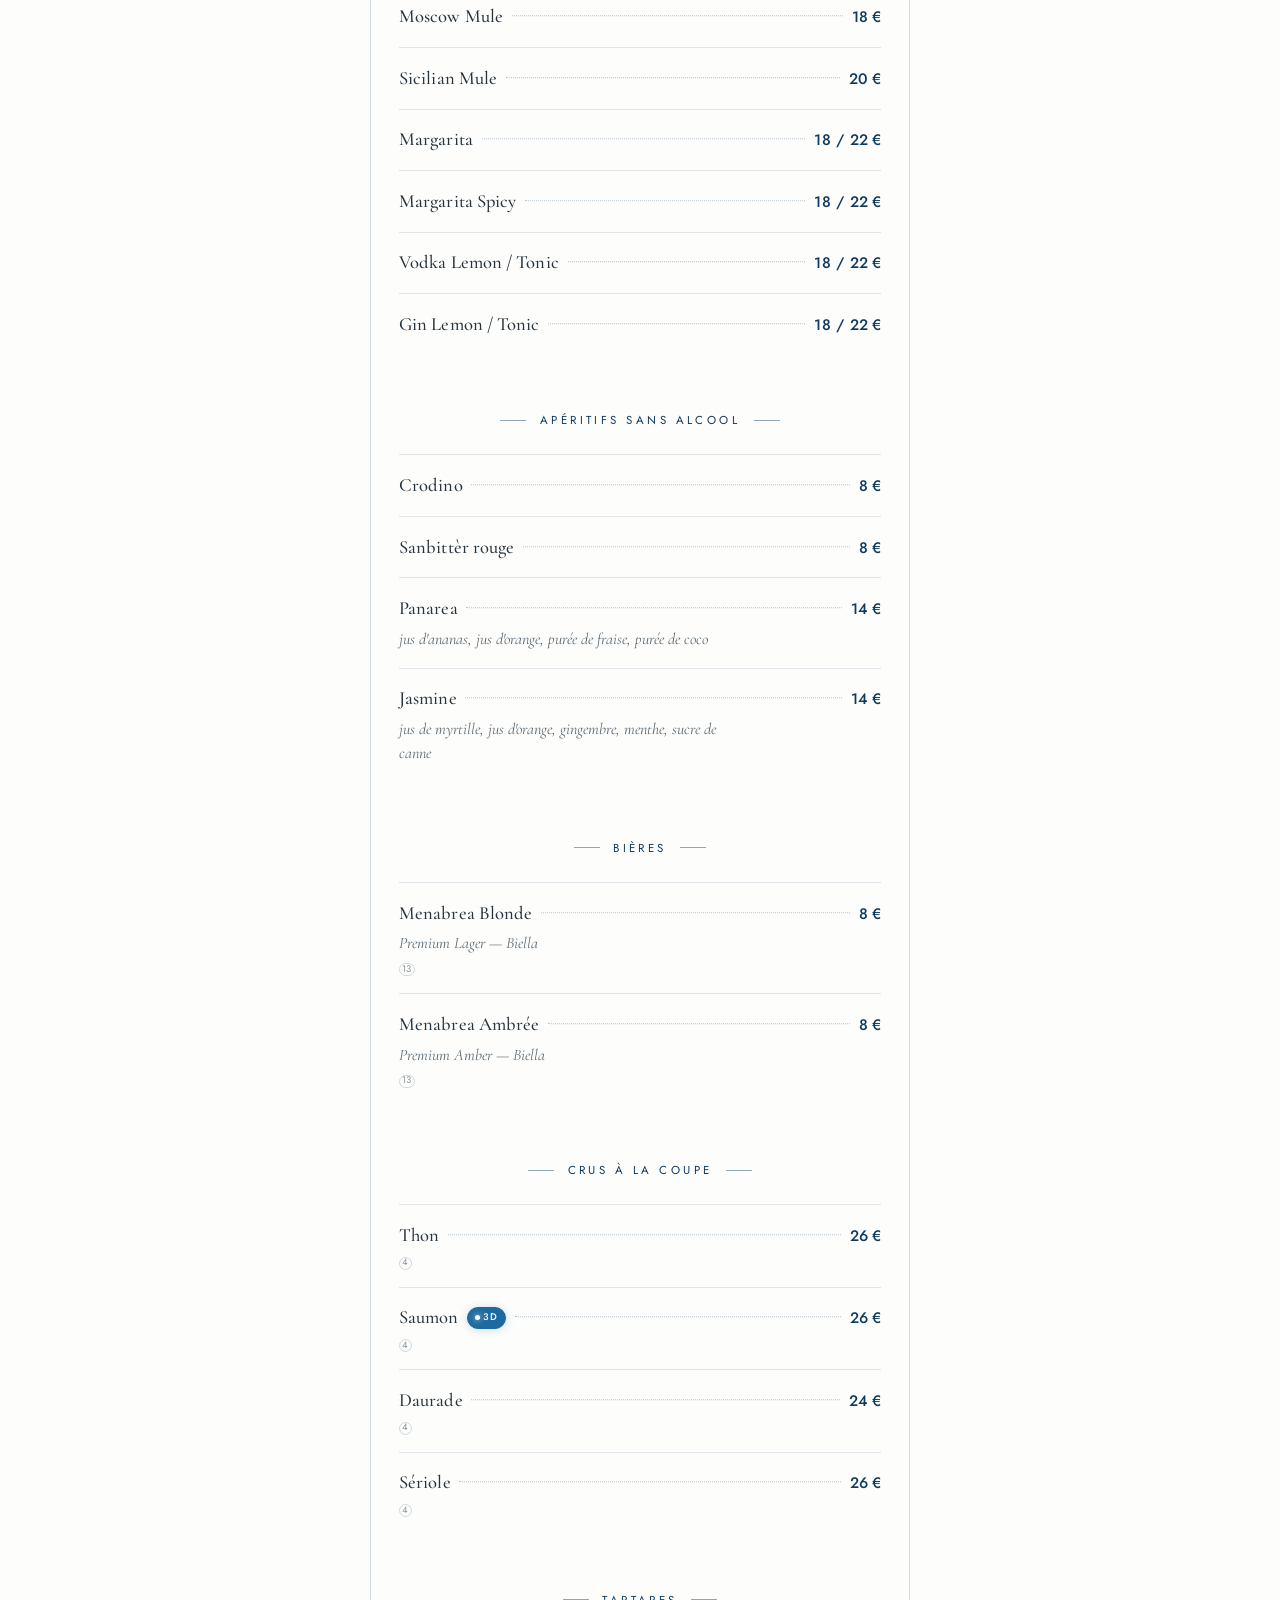
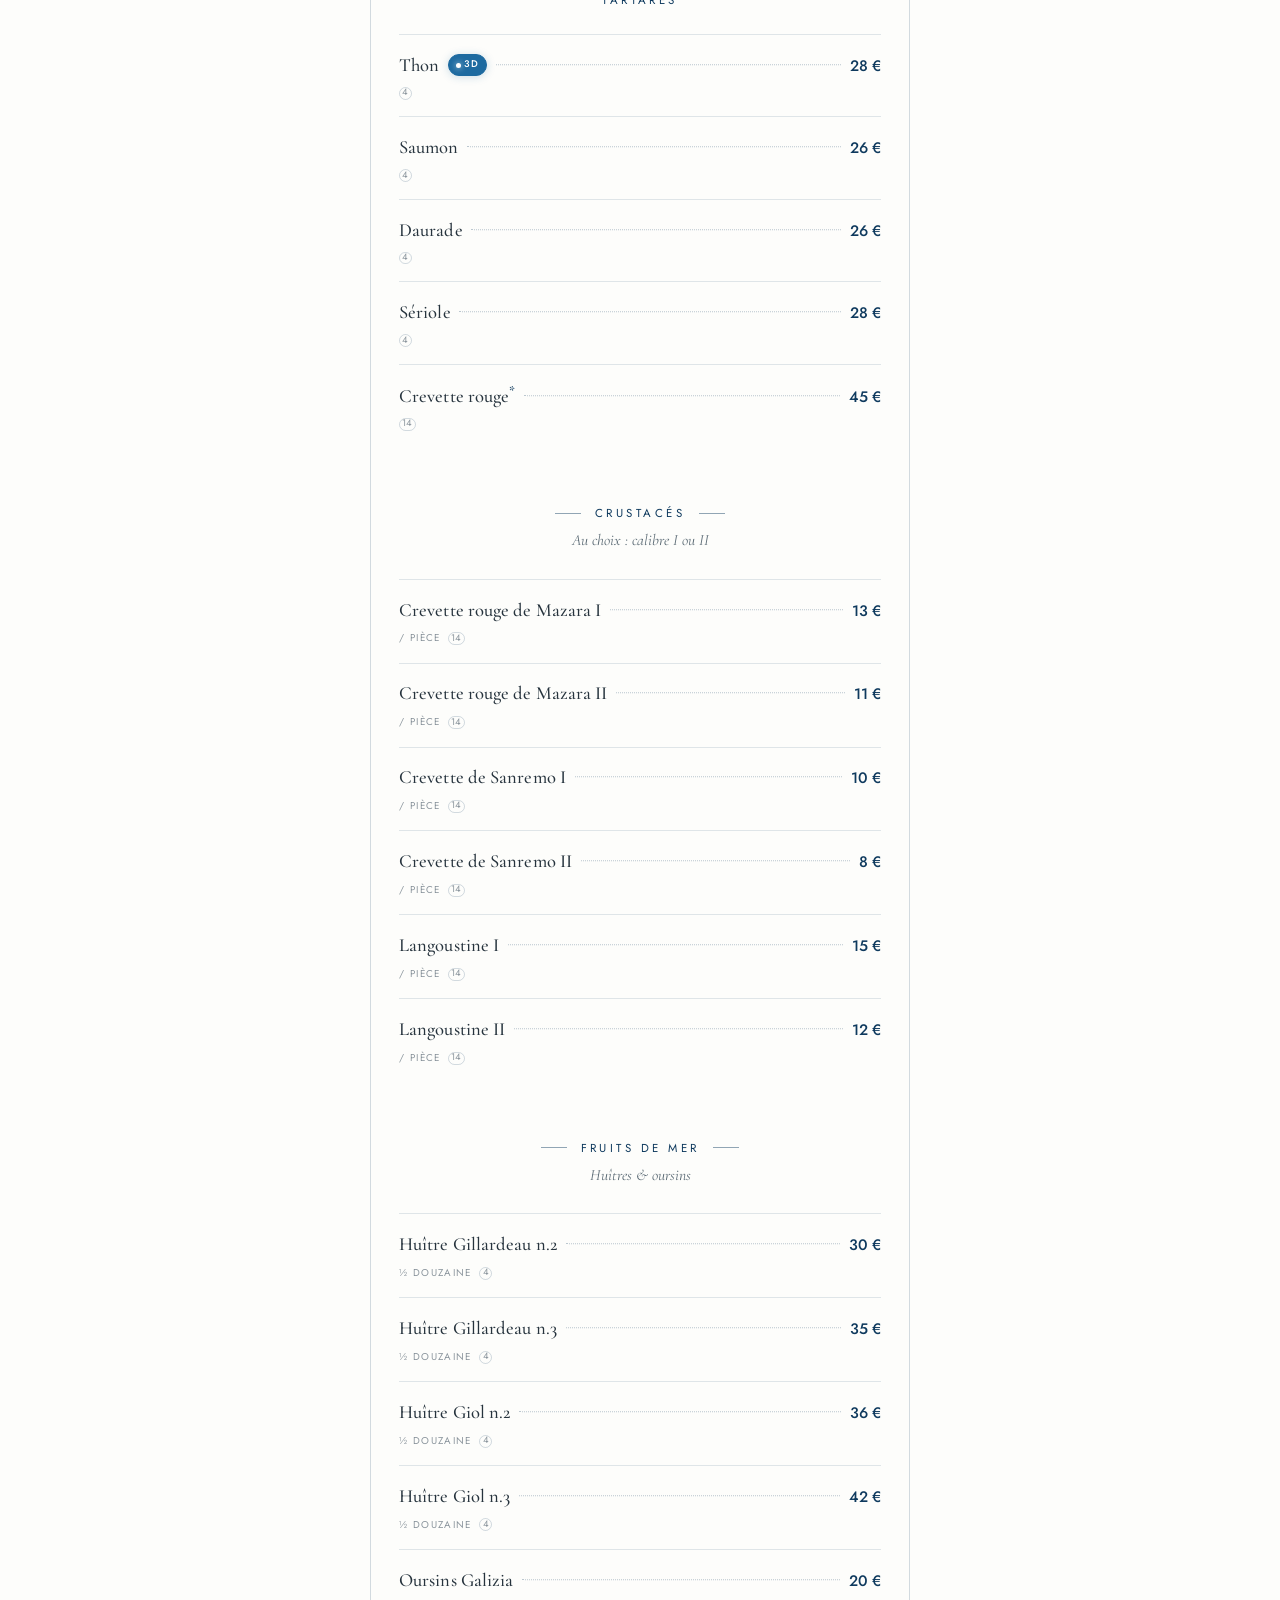
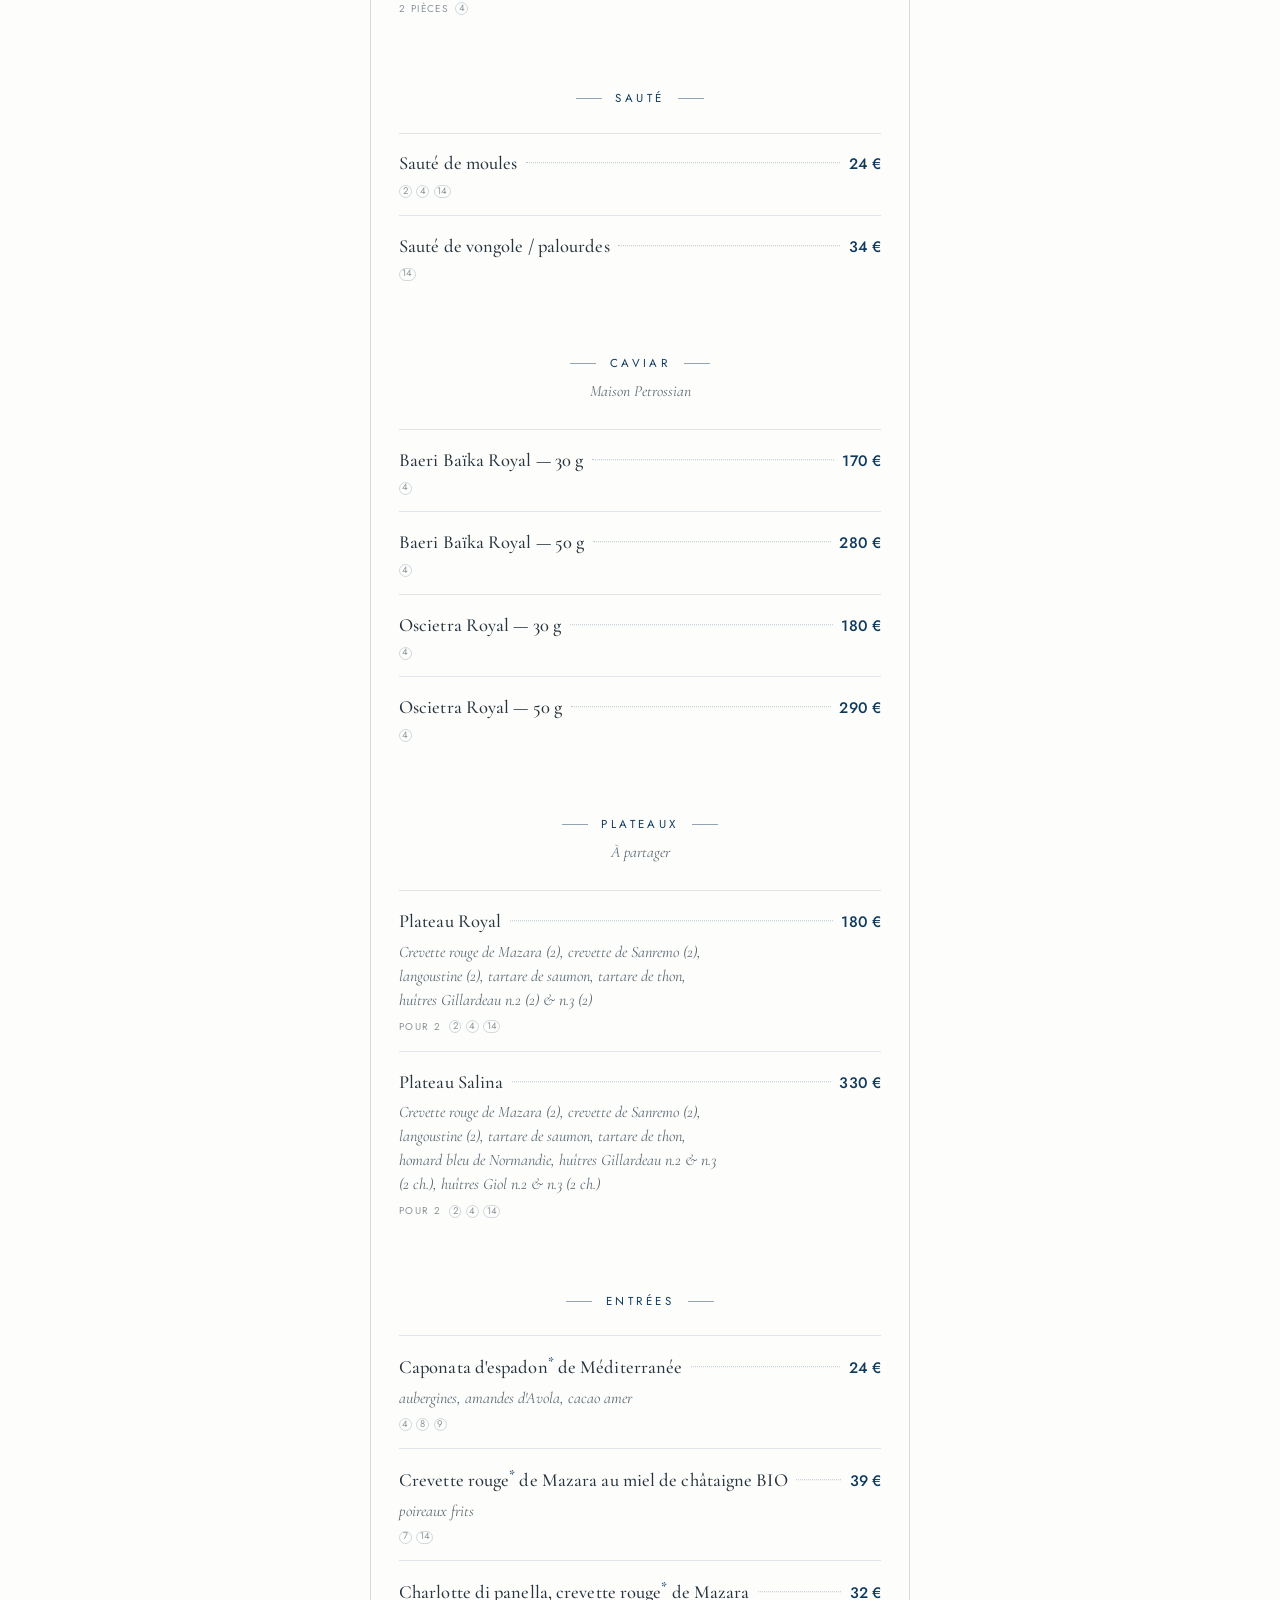
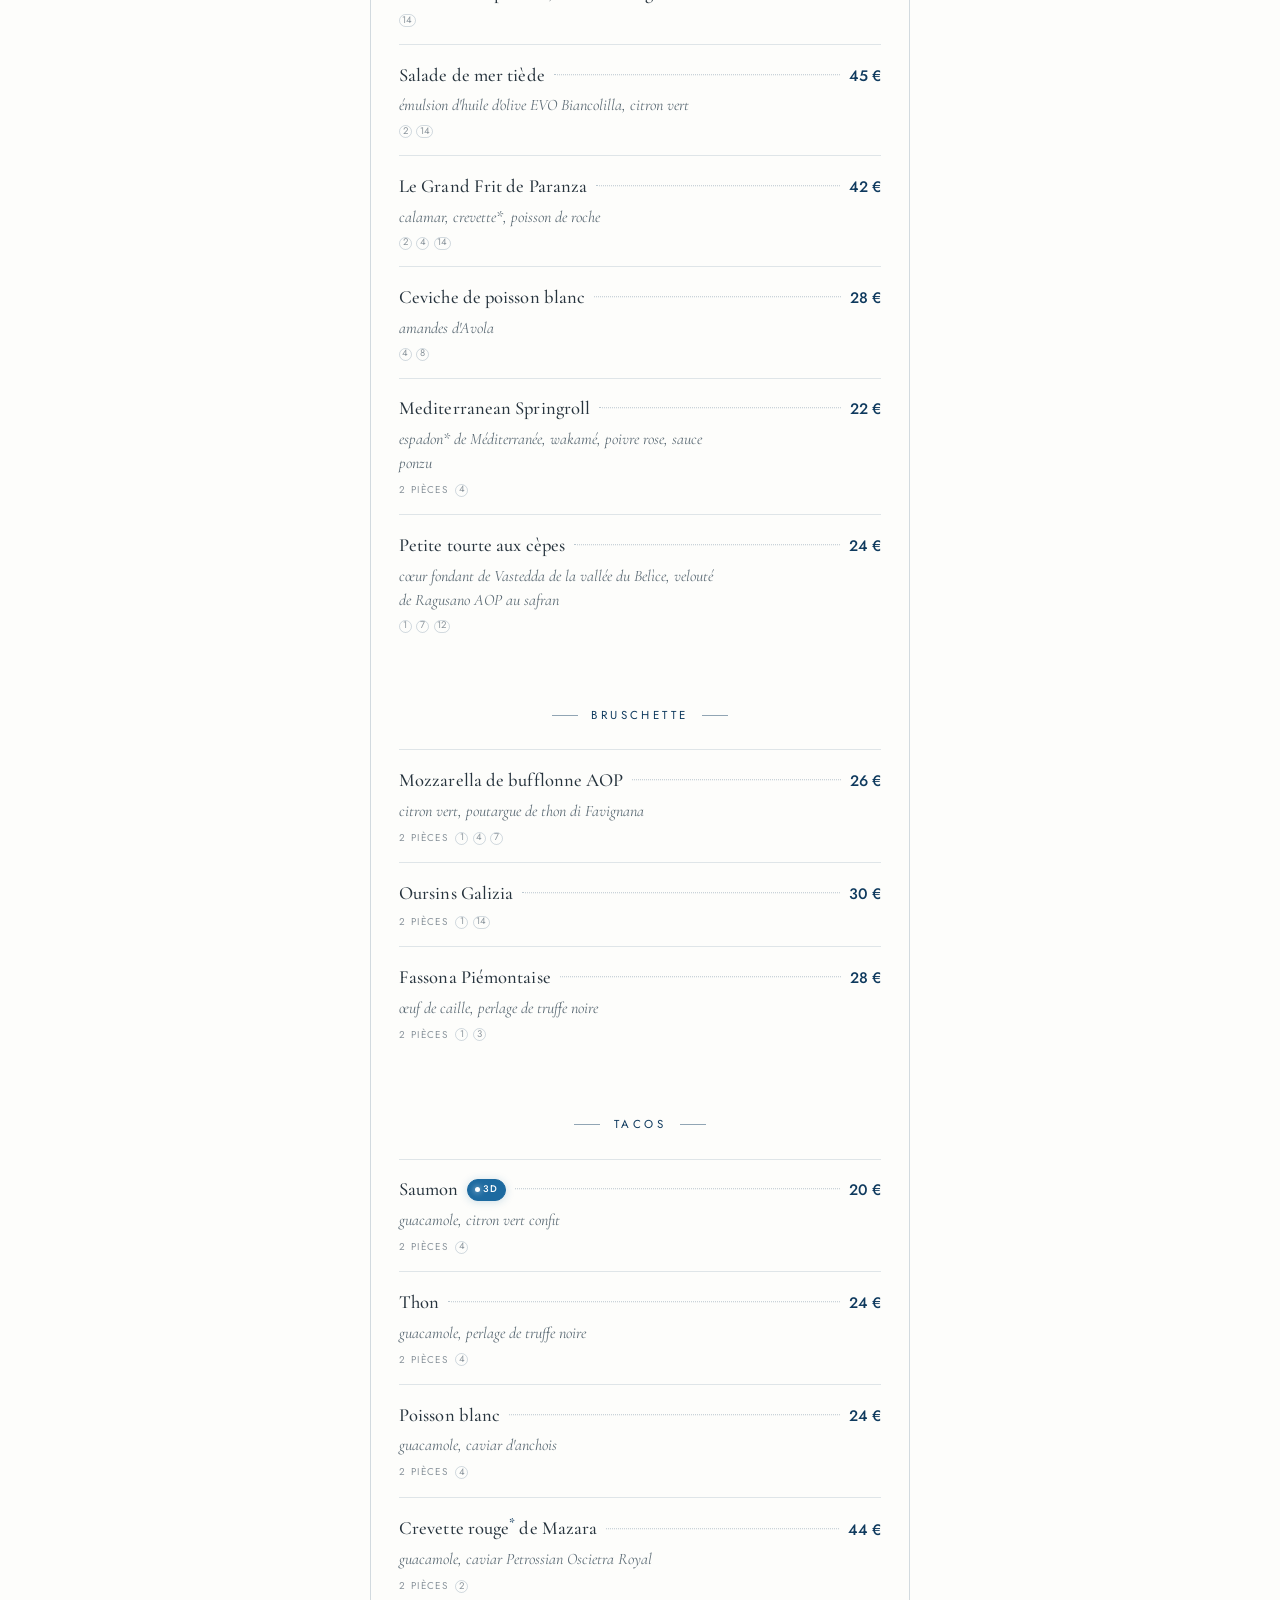
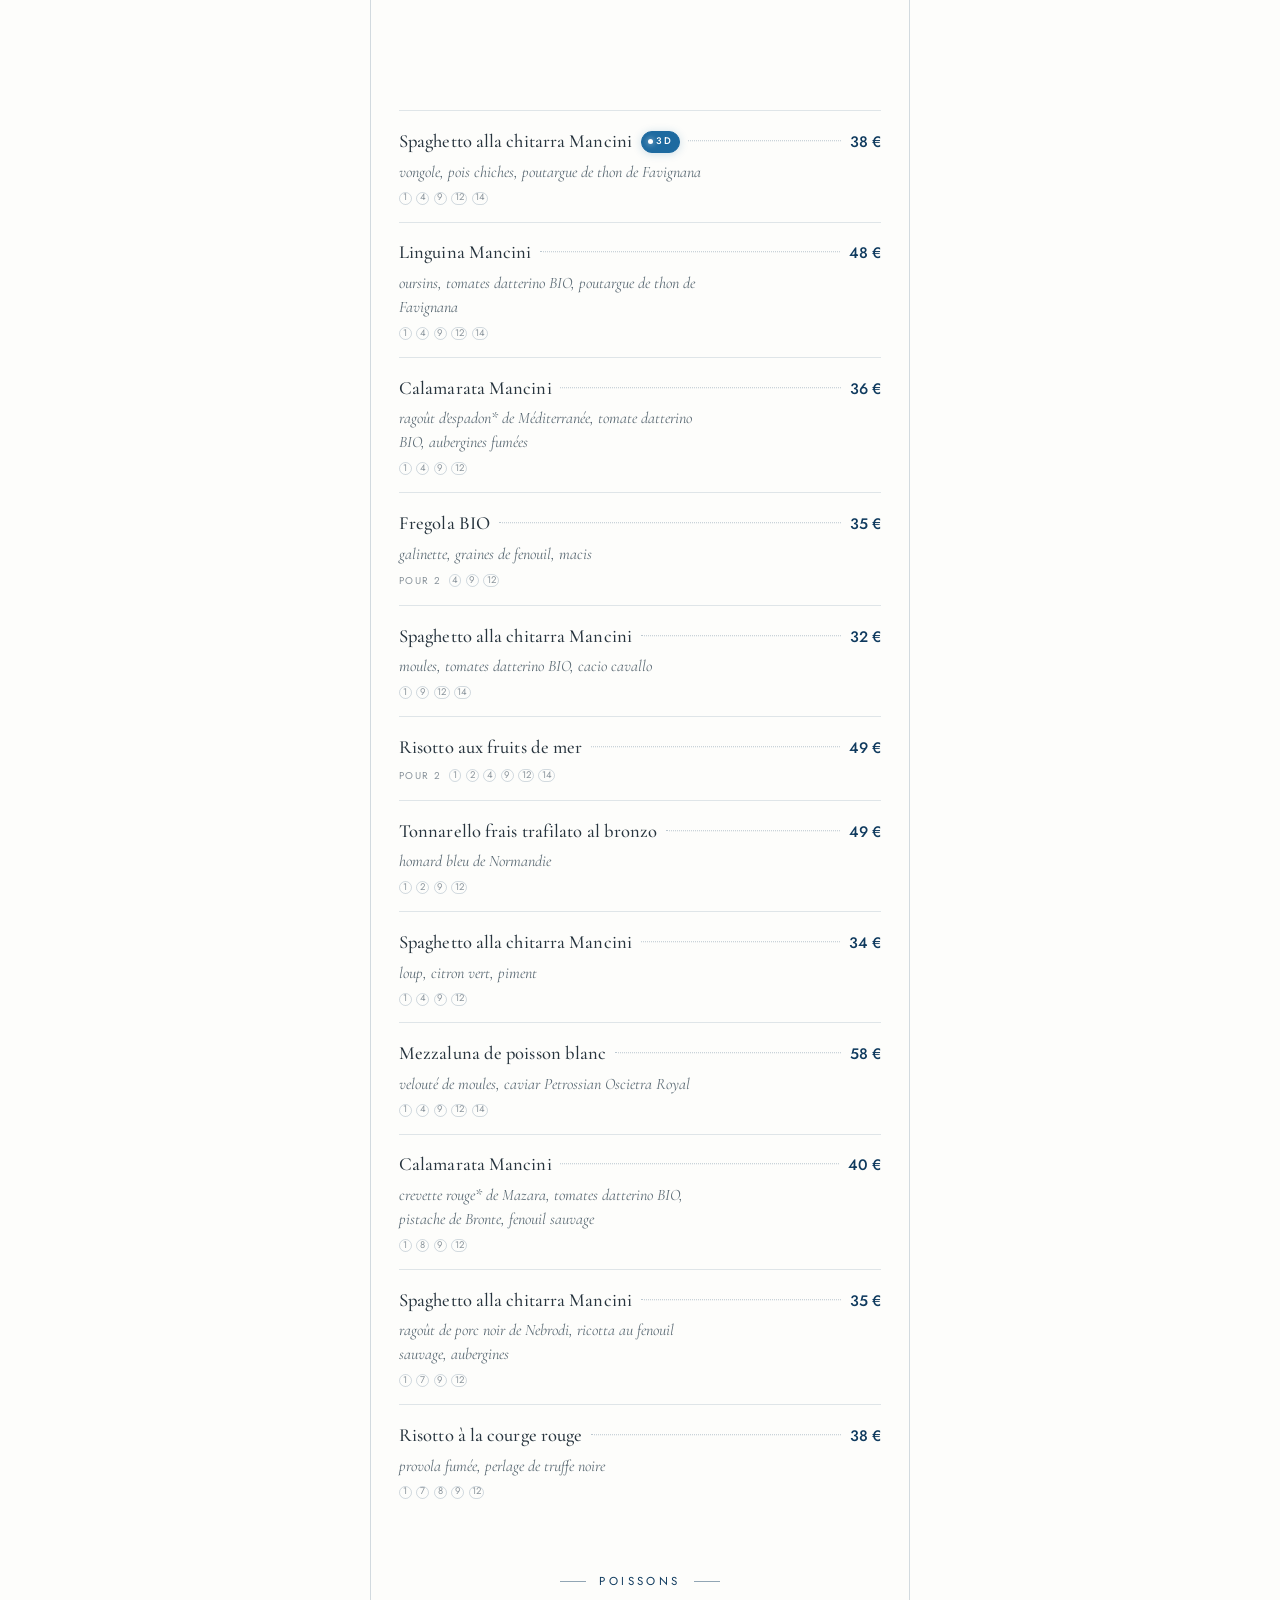
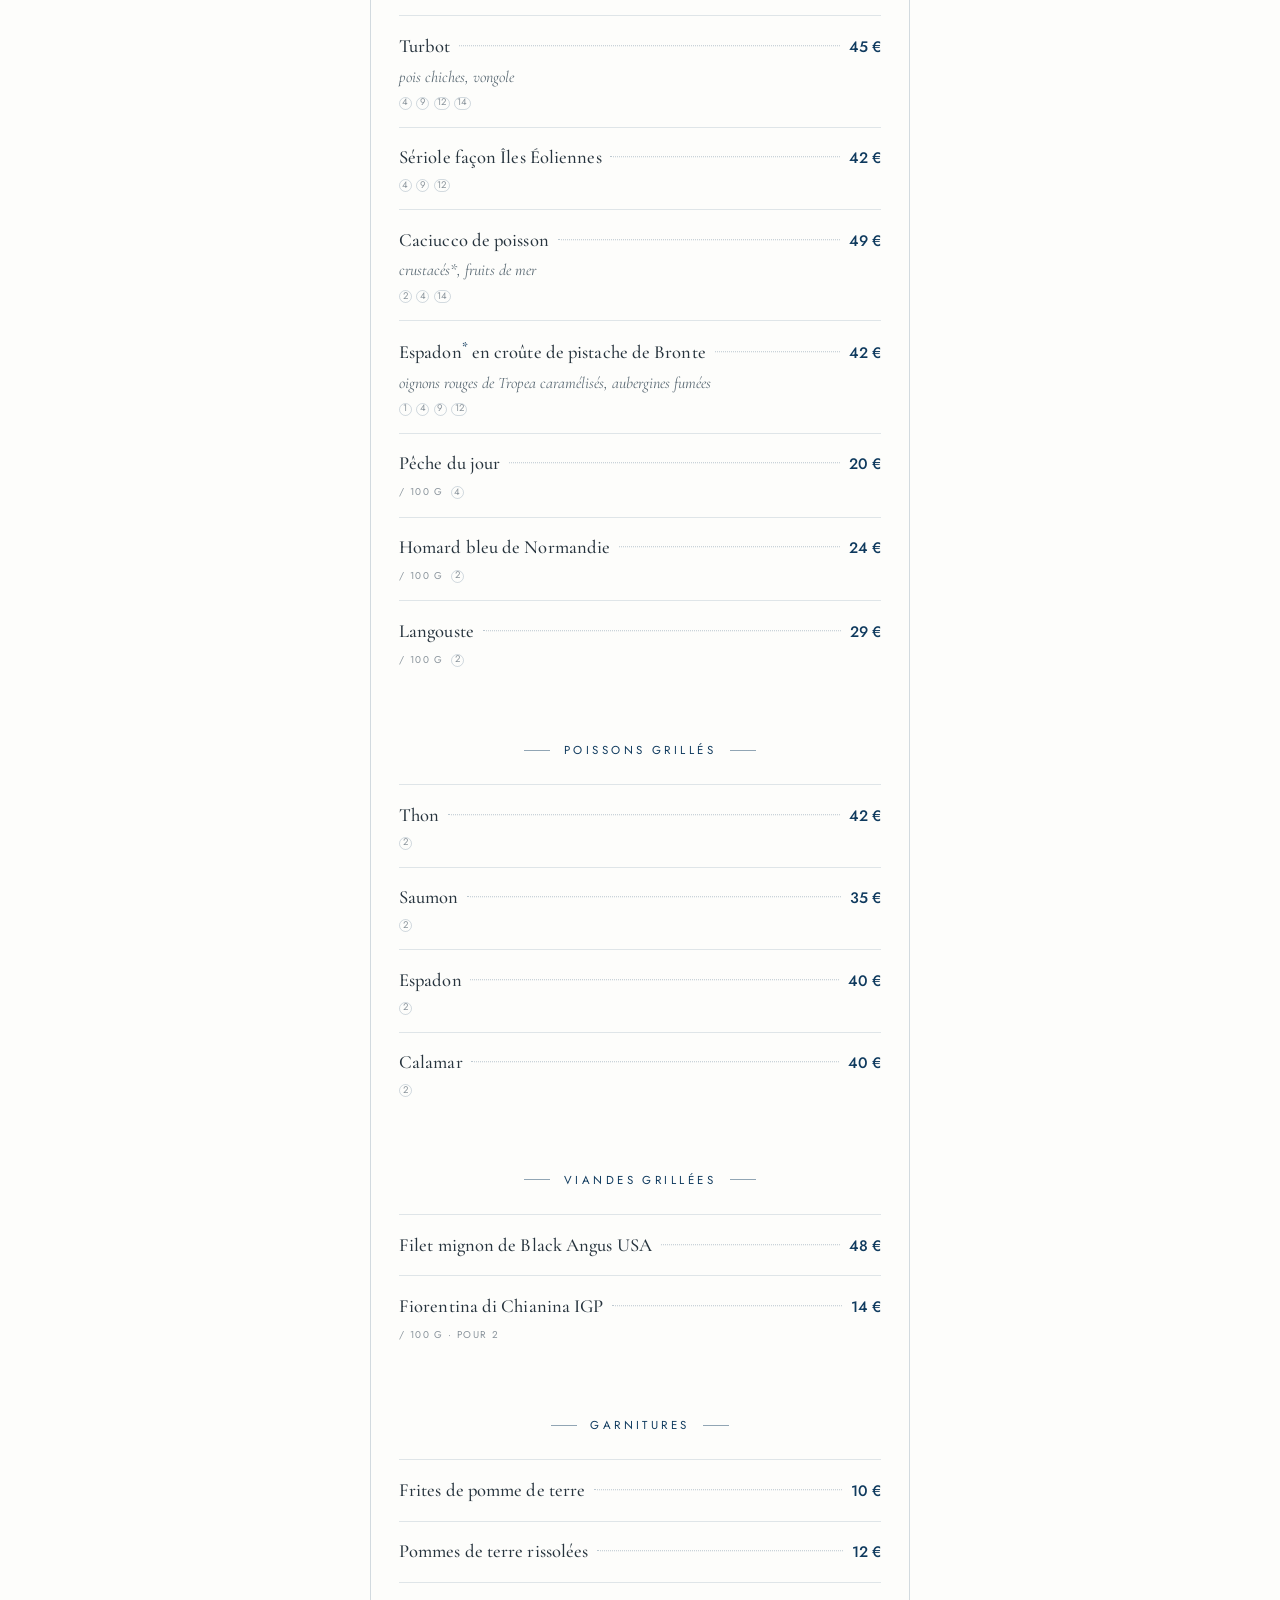
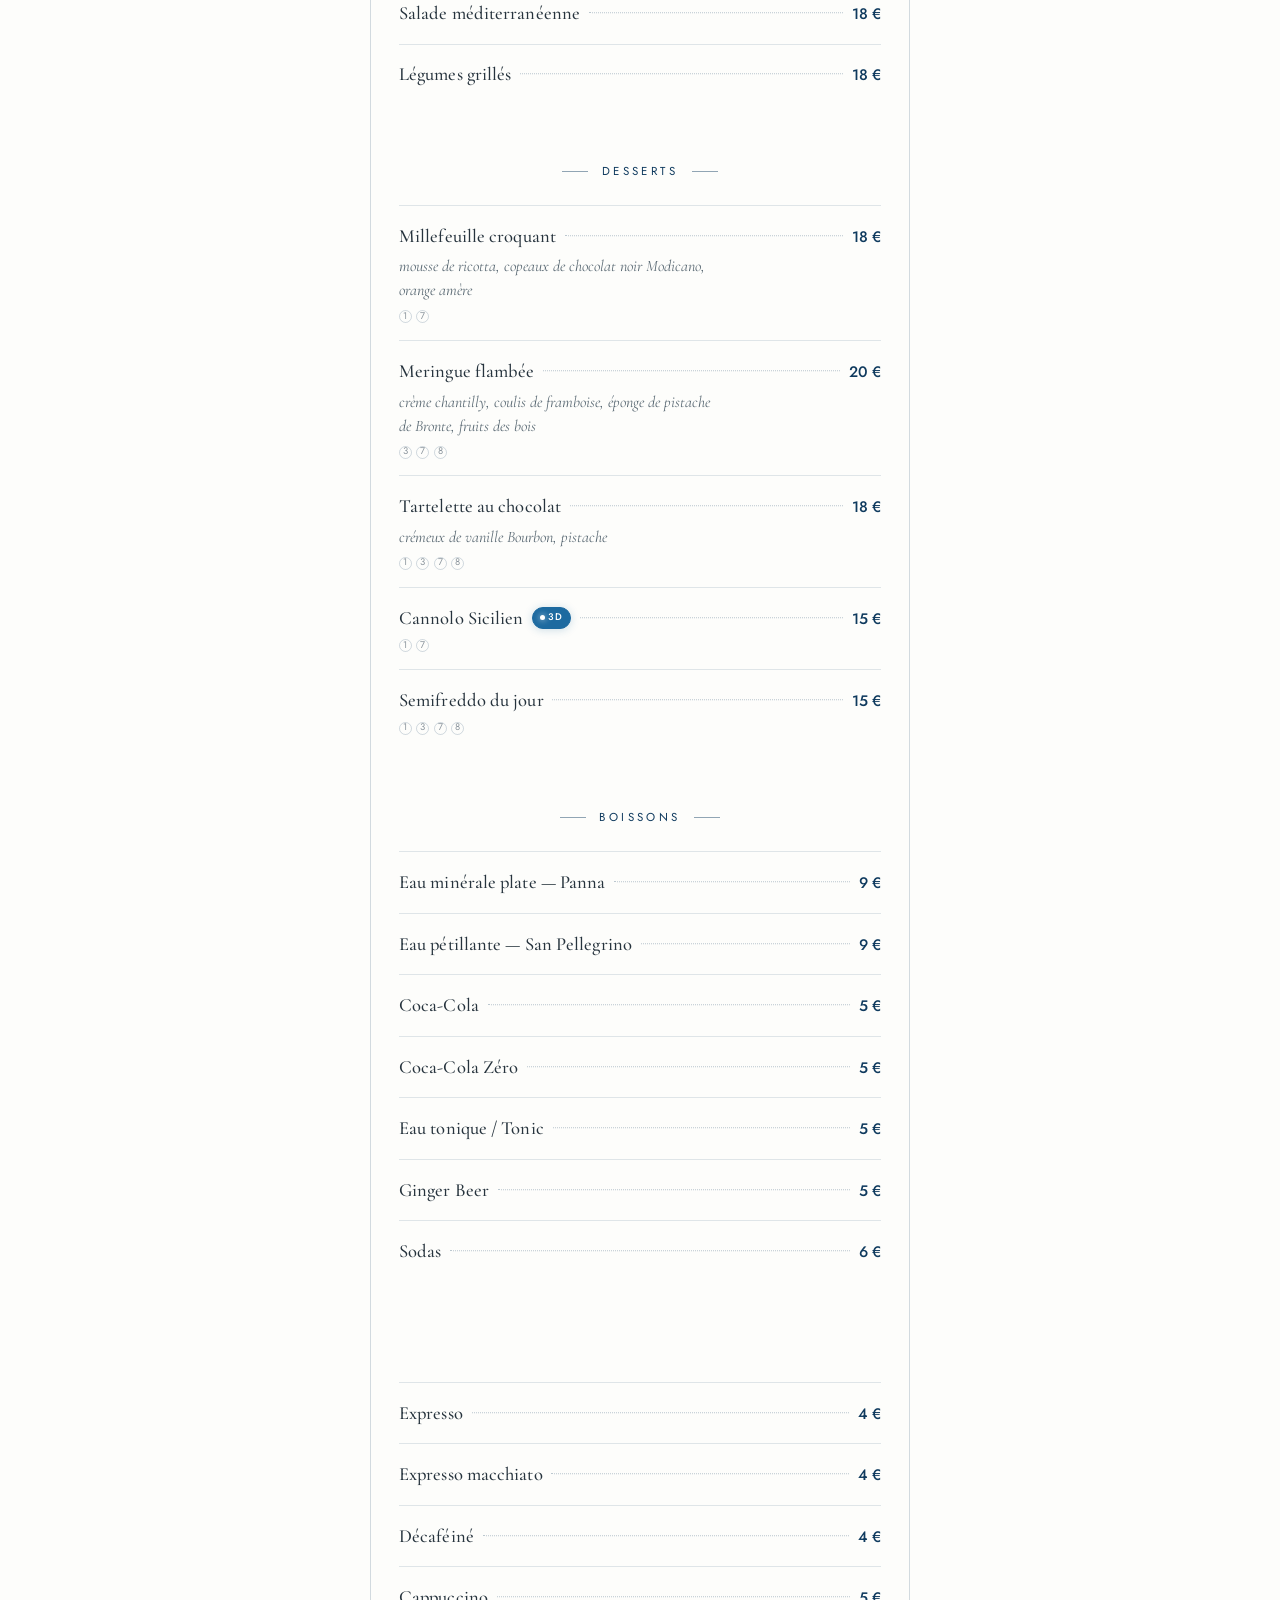
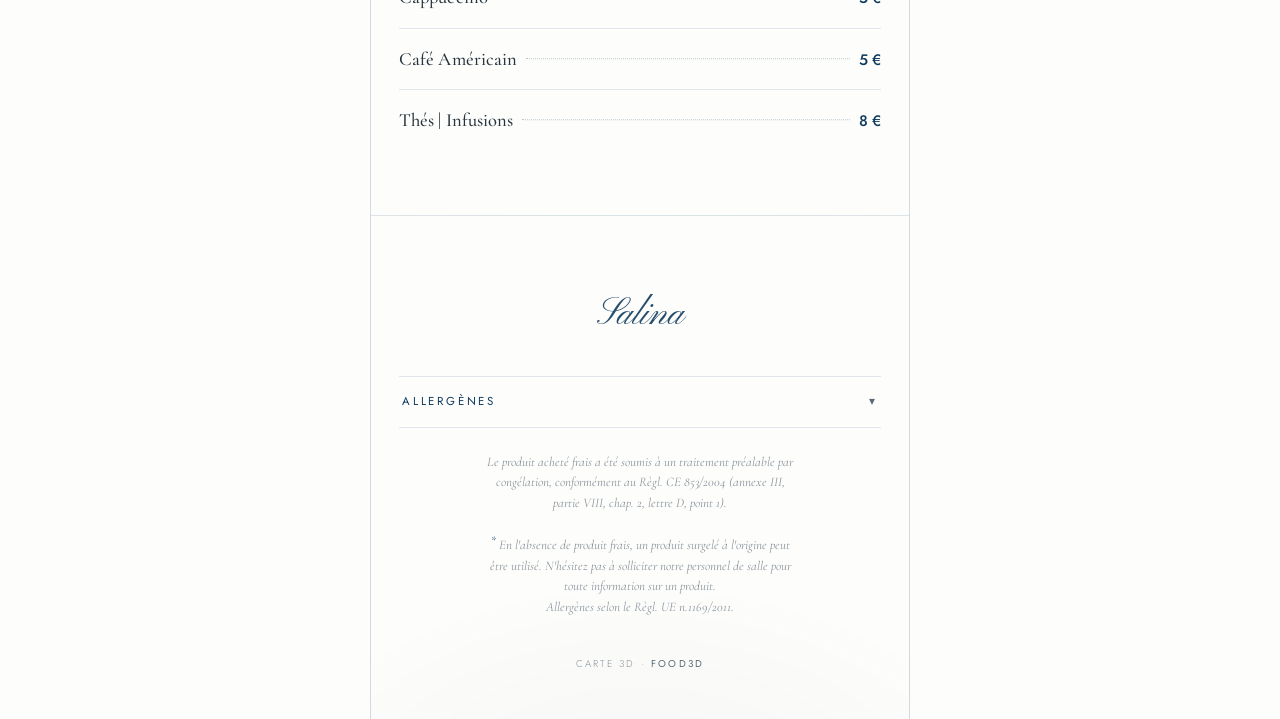
==== commit 3cb24dc2: "Add files via upload" ====
--- a/salina-menu.html
+++ b/salina-menu.html
@@ -309,11 +309,6 @@
                   qui ouvre salina-viewer.html?dish=cléDuPlat)
    ============================================================ */
 
-// Version du viewer : à incrémenter à CHAQUE déploiement viewer/CSS/PLY.
-// Injectée dans les liens 3D → force le navigateur et le CDN à recharger
-// la page viewer ET le .ply (sinon cache tenace par URL complète).
-const VIEWER_V = "1010";
-
 const CHAPTERS = [
   {
     id: "aperitivo", nav: "Apéritivo",
@@ -374,7 +369,7 @@
         title: "Crus à la coupe",
         items: [
           { name:"Thon", price:"26", alg:[4] },
-          { name:"Saumon", price:"26", alg:[4] },
+          { name:"Saumon", price:"26", alg:[4], splat:"saumon" },
           { name:"Daurade", price:"24", alg:[4] },
           { name:"Sériole", price:"26", alg:[4] },
         ]
@@ -383,7 +378,7 @@
         title: "Tartares",
         items: [
           { name:"Thon", price:"28", alg:[4], splat:"thon" },
-          { name:"Saumon", price:"26", alg:[4], splat:"tartare" },
+          { name:"Saumon", price:"26", alg:[4] },
           { name:"Daurade", price:"26", alg:[4] },
           { name:"Sériole", price:"28", alg:[4] },
           { name:"Crevette rouge<sup>*</sup>", price:"45", alg:[14] },
@@ -496,7 +491,7 @@
       {
         title: "Pâtes & Risottos",
         items: [
-          { name:"Spaghetto alla chitarra Mancini", desc:"vongole, pois chiches, poutargue de thon de Favignana", price:"38", alg:[1,4,9,12,14], splat:"pates" },
+          { name:"Spaghetto alla chitarra Mancini", desc:"vongole, pois chiches, poutargue de thon de Favignana", price:"38", alg:[1,4,9,12,14], splat:"pasta" },
           { name:"Linguina Mancini", desc:"oursins, tomates datterino BIO, poutargue de thon de Favignana", price:"48", alg:[1,4,9,12,14] },
           { name:"Calamarata Mancini", desc:"ragoût d'espadon* de Méditerranée, tomate datterino BIO, aubergines fumées", price:"36", alg:[1,4,9,12] },
           { name:"Fregola BIO", desc:"galinette, graines de fenouil, macis", price:"35", unit:"pour 2", alg:[4,9,12] },
@@ -565,7 +560,7 @@
           { name:"Millefeuille croquant", desc:"mousse de ricotta, copeaux de chocolat noir Modicano, orange amère", price:"18", alg:[1,7] },
           { name:"Meringue flambée", desc:"crème chantilly, coulis de framboise, éponge de pistache de Bronte, fruits des bois", price:"20", alg:[3,7,8] },
           { name:"Tartelette au chocolat", desc:"crémeux de vanille Bourbon, pistache", price:"18", alg:[1,3,7,8] },
-          { name:"Cannolo Sicilien", price:"15", alg:[1,7], splat:"canolo" },
+          { name:"Cannolo Sicilien", price:"15", alg:[1,7], splat:"dessert" },
           { name:"Semifreddo du jour", price:"15", alg:[1,3,7,8] },
         ]
       },
@@ -626,10 +621,7 @@
 
   if(item.splat){
     const badge = el("a","badge3d");
-    // VIEWER_V : casse le cache navigateur/CDN du viewer ET des .ply R2
-    // (l'URL complète, query comprise, sert de clé de cache → sans ce
-    // paramètre, un plat déjà visité peut resservir l'ancien viewer).
-    badge.href = "salina-viewer.html?dish=" + item.splat + "&v=" + VIEWER_V;
+    badge.href = "salina-viewer.html?dish=" + item.splat;
     badge.setAttribute("aria-label", "Voir " + name.textContent.trim() + " en 3D");
     badge.innerHTML = '<span class="dot"></span>3D';
     head.appendChild(badge);
